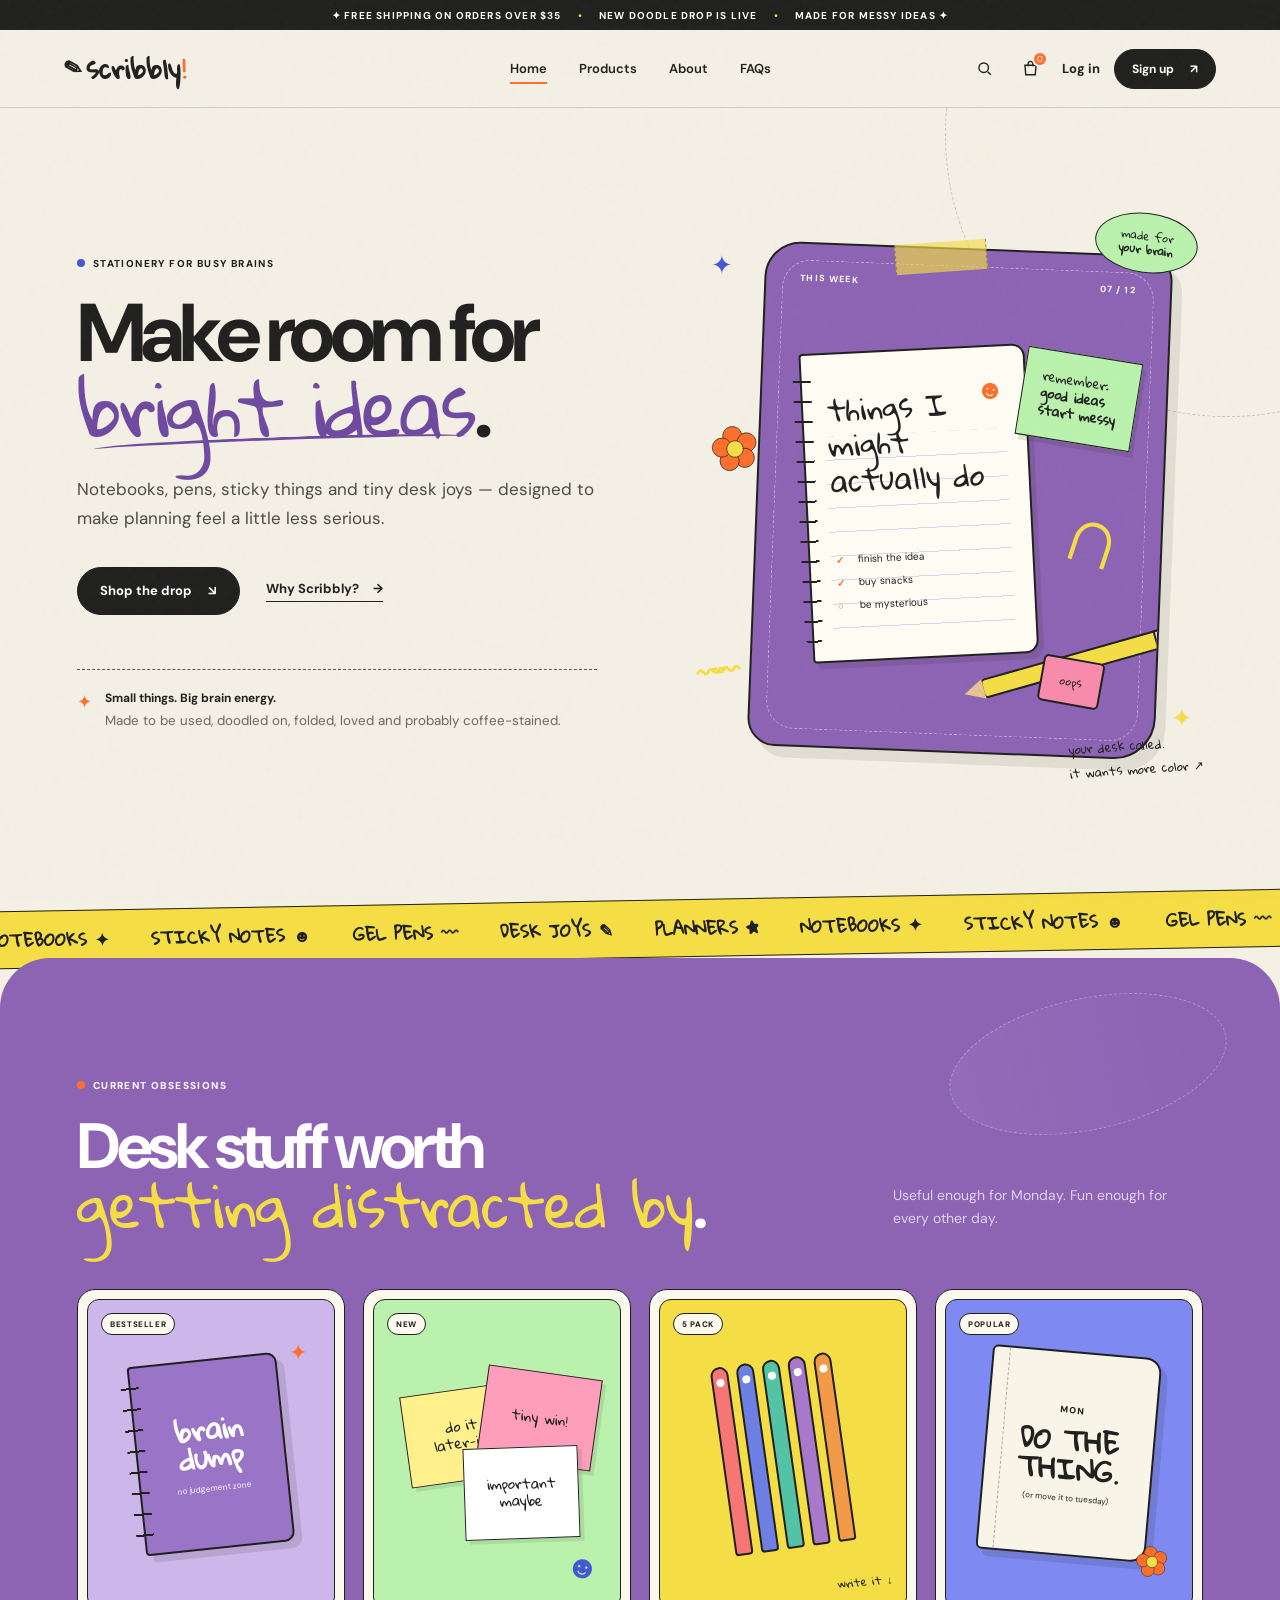
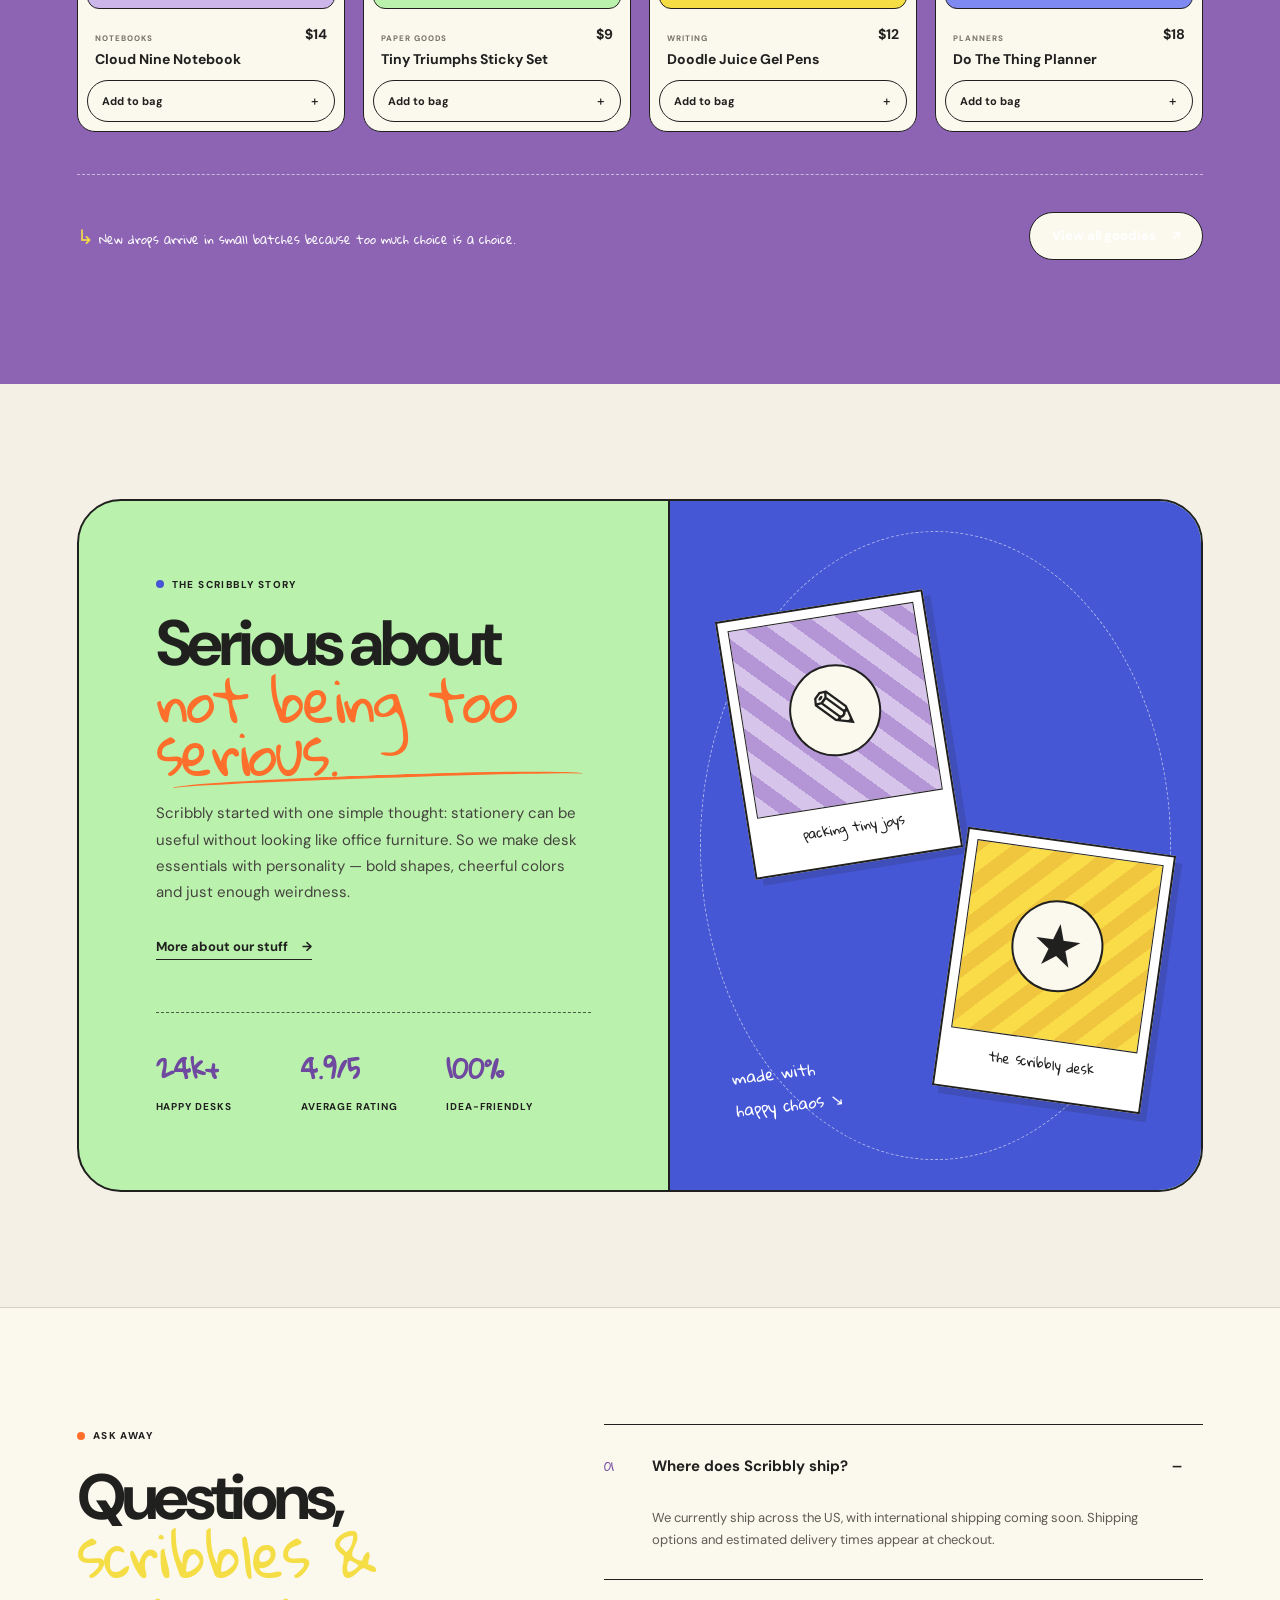
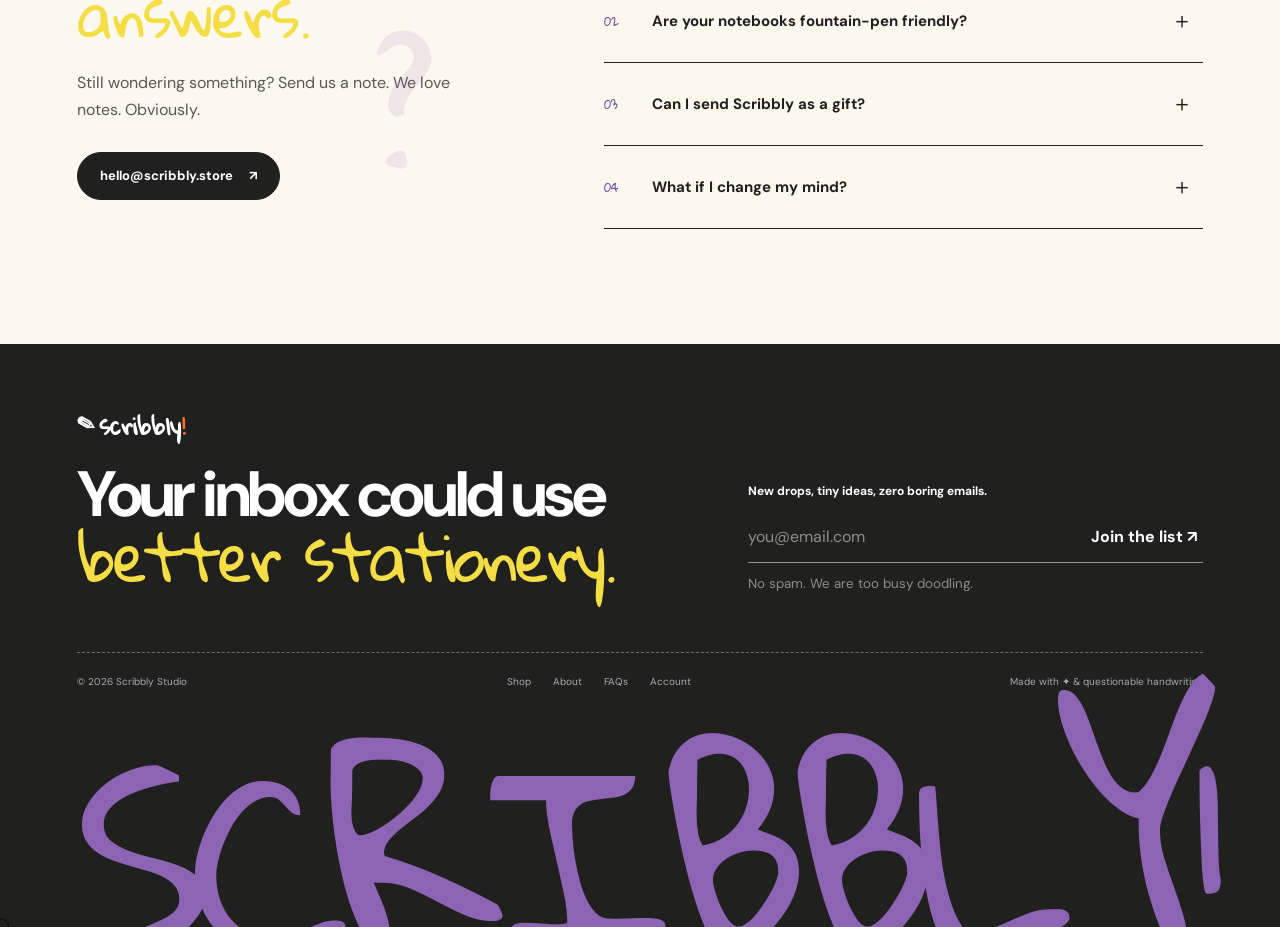
==== index.html @ 9810eb1b "commit" ====
<!DOCTYPE html>
<html lang="en">
<head>
  <meta charset="UTF-8" />
  <meta name="viewport" content="width=device-width, initial-scale=1.0" />
  <meta name="theme-color" content="#8e61b5" />
  <meta name="description" content="Scribbly — playful stationery for notes, plans, doodles and everyday ideas." />
  <title>Scribbly — Stationery for ideas that move</title>
  <link rel="preconnect" href="https://fonts.googleapis.com">
  <link rel="preconnect" href="https://fonts.gstatic.com" crossorigin>
  <link href="https://fonts.googleapis.com/css2?family=DM+Sans:wght@400;500;600;700&family=Gloria+Hallelujah&display=swap" rel="stylesheet">
  <link rel="stylesheet" href="styles.css" />
</head>
<body>
  <div class="grain" aria-hidden="true"></div>
  <div class="announcement">✦ FREE SHIPPING ON ORDERS OVER $35 <span>•</span> NEW DOODLE DROP IS LIVE <span>•</span> MADE FOR MESSY IDEAS ✦</div>

  <header class="site-header">
    <a class="brand" href="index.html" aria-label="Scribbly home">
      <span class="brand-mark">✎</span><span>scribbly</span><i>!</i>
    </a>
    <nav class="main-nav" aria-label="Primary navigation">
      <a class="active" href="#home">Home</a>
      <a href="#products">Products</a>
      <a href="#about">About</a>
      <a href="#faq">FAQs</a>
    </nav>
    <div class="header-actions">
      <button class="icon-btn" id="searchBtn" aria-label="Search products">
        <svg viewBox="0 0 24 24"><circle cx="11" cy="11" r="6"></circle><path d="m16 16 4 4"></path></svg>
      </button>
      <button class="icon-btn bag-btn" aria-label="Shopping bag">
        <svg viewBox="0 0 24 24"><path d="M5 8h14l-1 12H6L5 8Z"></path><path d="M9 9V6a3 3 0 0 1 6 0v3"></path></svg>
        <span id="bagCount">0</span>
      </button>
      <a class="login-link" href="login.html">Log in</a>
      <a class="btn btn-dark btn-small" href="signup.html">Sign up <span>↗</span></a>
    </div>
    <button class="menu-toggle" id="menuToggle" aria-label="Open menu"><span></span><span></span></button>
  </header>

  <main>
    <section class="hero section-pad" id="home">
      <div class="hero-copy reveal">
        <div class="eyebrow"><span class="dot"></span> STATIONERY FOR BUSY BRAINS</div>
        <h1>Make room for<br><span class="scribble-word">bright ideas</span>.</h1>
        <p>Notebooks, pens, sticky things and tiny desk joys — designed to make planning feel a little less serious.</p>
        <div class="hero-actions">
          <a class="btn btn-dark magnetic" href="#products">Shop the drop <span>↘</span></a>
          <a class="text-link" href="#about">Why Scribbly? <span>→</span></a>
        </div>
        <div class="hero-note">
          <span class="mini-star">✦</span>
          <div><b>Small things. Big brain energy.</b><small>Made to be used, doodled on, folded, loved and probably coffee-stained.</small></div>
        </div>
      </div>

      <div class="hero-art reveal" aria-label="Playful stationery desk illustration">
        <div class="sticker sticker-green">made for<br><b>your brain</b></div>
        <div class="spark s1">✦</div><div class="spark s2">✦</div>
        <div class="flower flower-orange"><i></i><i></i><i></i><i></i><i></i><b></b></div>
        <div class="wiggle wiggle-yellow">〰〰</div>
        <div class="tape"></div>
        <div class="desk-card tilt-card">
          <div class="desk-topline"><span>THIS WEEK</span><span>07 / 12</span></div>
          <div class="notebook">
            <div class="spiral"></div>
            <div class="paper-lines"></div>
            <span class="note-title">things I might<br>actually do</span>
            <div class="check-list"><i>✓</i><span>finish the idea</span><i>✓</i><span>buy snacks</span><i>○</i><span>be mysterious</span></div>
            <div class="tiny-doodle">☻</div>
          </div>
          <div class="sticky sticky-one">remember:<br><b>good ideas<br>start messy</b></div>
          <div class="pencil"><span></span></div>
          <div class="eraser">oops</div>
          <div class="clip">∩</div>
        </div>
        <div class="hand-note">your desk called.<br>it wants more color ↗</div>
      </div>
    </section>

    <div class="marquee" aria-hidden="true">
      <div class="marquee-track">
        <span>NOTEBOOKS ✦</span><span>STICKY NOTES ☻</span><span>GEL PENS 〰</span><span>DESK JOYS ✎</span><span>PLANNERS ★</span>
        <span>NOTEBOOKS ✦</span><span>STICKY NOTES ☻</span><span>GEL PENS 〰</span><span>DESK JOYS ✎</span><span>PLANNERS ★</span>
      </div>
    </div>

    <section class="products section-pad" id="products">
      <div class="section-heading reveal">
        <div>
          <span class="eyebrow"><span class="dot orange"></span> CURRENT OBSESSIONS</span>
          <h2>Desk stuff worth<br><span class="scribble-underline">getting distracted by</span>.</h2>
        </div>
        <p>Useful enough for Monday. Fun enough for every other day.</p>
      </div>

      <div class="product-grid">
        <article class="product-card reveal tilt-card" data-product="Cloud Nine Notebook">
          <div class="product-art product-lilac">
            <span class="badge">BESTSELLER</span>
            <div class="book book-lilac"><div class="book-wire"></div><b>brain<br>dump</b><small>no judgement zone</small></div>
            <div class="orbit">✦</div>
          </div>
          <div class="product-info"><div><small>NOTEBOOKS</small><h3>Cloud Nine Notebook</h3></div><b>$14</b></div>
          <button class="add-btn">Add to bag <span>＋</span></button>
        </article>

        <article class="product-card reveal tilt-card" data-product="Tiny Triumphs Sticky Set">
          <div class="product-art product-green">
            <span class="badge">NEW</span>
            <div class="sticky-stack"><i>do it<br>later-ish</i><i>tiny win!</i><i>important<br>maybe</i></div>
            <div class="smile">☻</div>
          </div>
          <div class="product-info"><div><small>PAPER GOODS</small><h3>Tiny Triumphs Sticky Set</h3></div><b>$9</b></div>
          <button class="add-btn">Add to bag <span>＋</span></button>
        </article>

        <article class="product-card reveal tilt-card" data-product="Doodle Juice Gel Pens">
          <div class="product-art product-yellow">
            <span class="badge">5 PACK</span>
            <div class="pen-set"><i></i><i></i><i></i><i></i><i></i></div>
            <div class="pen-scribble">write it ↓</div>
          </div>
          <div class="product-info"><div><small>WRITING</small><h3>Doodle Juice Gel Pens</h3></div><b>$12</b></div>
          <button class="add-btn">Add to bag <span>＋</span></button>
        </article>

        <article class="product-card reveal tilt-card" data-product="Do The Thing Planner">
          <div class="product-art product-blue">
            <span class="badge">POPULAR</span>
            <div class="planner"><span>MON</span><b>DO THE<br>THING.</b><small>(or move it to tuesday)</small></div>
            <div class="flower mini-flower"><i></i><i></i><i></i><i></i><i></i><b></b></div>
          </div>
          <div class="product-info"><div><small>PLANNERS</small><h3>Do The Thing Planner</h3></div><b>$18</b></div>
          <button class="add-btn">Add to bag <span>＋</span></button>
        </article>
      </div>

      <div class="product-footer reveal">
        <p><span>↳</span> New drops arrive in small batches because too much choice is a choice.</p>
        <button class="btn btn-light">View all goodies <span>↗</span></button>
      </div>
    </section>

    <section class="about section-pad" id="about">
      <div class="about-card reveal">
        <div class="about-copy">
          <span class="eyebrow"><span class="dot"></span> THE SCRIBBLY STORY</span>
          <h2>Serious about<br><span class="scribble-word orange-text">not being too serious.</span></h2>
          <p>Scribbly started with one simple thought: stationery can be useful without looking like office furniture. So we make desk essentials with personality — bold shapes, cheerful colors and just enough weirdness.</p>
          <a class="text-link" href="#faq">More about our stuff <span>→</span></a>
          <div class="about-stats">
            <div><b>24k+</b><span>happy desks</span></div>
            <div><b>4.9/5</b><span>average rating</span></div>
            <div><b>100%</b><span>idea-friendly</span></div>
          </div>
        </div>
        <div class="about-visual">
          <div class="polaroid p1"><div class="photo photo-1"><span>✎</span></div><small>packing tiny joys</small></div>
          <div class="polaroid p2"><div class="photo photo-2"><span>★</span></div><small>the scribbly desk</small></div>
          <div class="big-flower flower-orange"><i></i><i></i><i></i><i></i><i></i><b></b></div>
          <div class="arrow-note">made with<br>happy chaos ↘</div>
        </div>
      </div>
    </section>

    <section class="faq section-pad" id="faq">
      <div class="faq-intro reveal">
        <span class="eyebrow"><span class="dot orange"></span> ASK AWAY</span>
        <h2>Questions,<br><span class="scribble-underline">scribbles & answers.</span></h2>
        <p>Still wondering something? Send us a note. We love notes. Obviously.</p>
        <a class="btn btn-dark" href="mailto:hello@scribbly.store">hello@scribbly.store <span>↗</span></a>
        <div class="faq-doodle">?</div>
      </div>
      <div class="faq-list reveal">
        <article class="faq-item open">
          <button><span>01</span><b>Where does Scribbly ship?</b><i>−</i></button>
          <div class="faq-answer"><p>We currently ship across the US, with international shipping coming soon. Shipping options and estimated delivery times appear at checkout.</p></div>
        </article>
        <article class="faq-item">
          <button><span>02</span><b>Are your notebooks fountain-pen friendly?</b><i>＋</i></button>
          <div class="faq-answer"><p>Most Scribbly notebooks use smooth, sturdy paper that behaves nicely with gel pens, markers and everyday fountain pens.</p></div>
        </article>
        <article class="faq-item">
          <button><span>03</span><b>Can I send Scribbly as a gift?</b><i>＋</i></button>
          <div class="faq-answer"><p>Absolutely. Add a gift note at checkout and we’ll make the package feel extra special — with no price slip inside.</p></div>
        </article>
        <article class="faq-item">
          <button><span>04</span><b>What if I change my mind?</b><i>＋</i></button>
          <div class="faq-answer"><p>Unused items can be returned within 30 days of delivery. Send us a note and we’ll help make it painless.</p></div>
        </article>
      </div>
    </section>
  </main>

  <footer class="site-footer">
    <div class="footer-top">
      <div class="footer-copy">
        <div class="brand footer-brand"><span class="brand-mark">✎</span><span>scribbly</span><i>!</i></div>
        <h2>Your inbox could use<br><span>better stationery.</span></h2>
      </div>
      <form class="newsletter" id="newsletterForm">
        <label for="email">New drops, tiny ideas, zero boring emails.</label>
        <div><input id="email" type="email" placeholder="you@email.com" required><button type="submit">Join the list ↗</button></div>
        <small id="newsletterMsg">No spam. We are too busy doodling.</small>
      </form>
    </div>
    <div class="footer-bottom">
      <span>© 2026 Scribbly Studio</span>
      <div><a href="#products">Shop</a><a href="#about">About</a><a href="#faq">FAQs</a><a href="login.html">Account</a></div>
      <span>Made with ✦ & questionable handwriting</span>
    </div>
    <div class="footer-word">SCRIBBLY!</div>
  </footer>

  <div class="search-overlay" id="searchOverlay" aria-hidden="true">
    <button class="search-close" id="searchClose" aria-label="Close search">×</button>
    <div class="search-box"><span>search scribbly</span><input id="searchInput" type="search" placeholder="Try “notebook”..." autofocus><p id="searchHint">Popular: notebook, pens, sticky notes, planner</p></div>
  </div>

  <div class="toast" id="toast">Added to your bag ✦</div>
  <div class="cursor-dot" id="cursorDot"></div>
  <script src="script.js"></script>
</body>
</html>
---- styles.css ----
:root{
  --ink:#20201f;
  --cream:#f4f0e5;
  --paper:#fbf8ee;
  --purple:#8d63b4;
  --purple-dark:#6f49a0;
  --blue:#4657d5;
  --green:#baf2ad;
  --orange:#ff6f2c;
  --yellow:#f5dd46;
  --pink:#ffc2d7;
  --line:rgba(32,32,31,.72);
  --radius:24px;
  --hand:'Gloria Hallelujah', cursive;
  --sans:'DM Sans', Arial, sans-serif;
}
*{box-sizing:border-box}html{scroll-behavior:smooth}body{margin:0;background:var(--cream);color:var(--ink);font-family:var(--sans);overflow-x:hidden}a{color:inherit;text-decoration:none}button,input{font:inherit}button{color:inherit}.grain{position:fixed;inset:0;pointer-events:none;z-index:9999;opacity:.17;background-image:url("data:image/svg+xml,%3Csvg viewBox='0 0 180 180' xmlns='http://www.w3.org/2000/svg'%3E%3Cfilter id='n'%3E%3CfeTurbulence type='fractalNoise' baseFrequency='.82' numOctaves='4' stitchTiles='stitch'/%3E%3C/filter%3E%3Crect width='100%25' height='100%25' filter='url(%23n)' opacity='.16'/%3E%3C/svg%3E")}.announcement{height:30px;background:var(--ink);color:#fff;display:flex;justify-content:center;align-items:center;font-size:10px;font-weight:700;letter-spacing:.12em;gap:16px;white-space:nowrap;overflow:hidden}.announcement span{color:var(--yellow)}
.site-header{height:78px;display:grid;grid-template-columns:1fr auto 1fr;align-items:center;padding:0 clamp(20px,5vw,72px);position:sticky;top:0;background:rgba(244,240,229,.92);backdrop-filter:blur(14px);z-index:100;border-bottom:1px solid rgba(32,32,31,.17)}.brand{font-family:var(--hand);font-size:26px;font-weight:700;display:inline-flex;align-items:center;gap:1px;line-height:1}.brand-mark{font-family:var(--sans);font-size:22px;margin-right:3px;transform:rotate(-16deg)}.brand i{color:var(--orange);font-style:normal}.main-nav{display:flex;gap:32px;font-size:13px;font-weight:600}.main-nav a{position:relative;padding:8px 0}.main-nav a:after{content:"";position:absolute;left:0;right:100%;bottom:1px;height:2px;background:var(--orange);transition:.25s}.main-nav a:hover:after,.main-nav a.active:after{right:0}.header-actions{display:flex;justify-content:flex-end;align-items:center;gap:10px}.icon-btn{width:36px;height:36px;border:0;background:transparent;display:grid;place-items:center;cursor:pointer;position:relative}.icon-btn svg{width:19px;fill:none;stroke:currentColor;stroke-width:1.8}.bag-btn span{position:absolute;right:0;top:0;background:var(--orange);color:#fff;border-radius:99px;min-width:16px;height:16px;font-size:9px;display:grid;place-items:center;border:2px solid var(--cream)}.login-link{font-size:13px;font-weight:700;margin:0 4px}.btn{min-height:48px;padding:0 22px;border:1.5px solid var(--ink);display:inline-flex;align-items:center;justify-content:center;gap:16px;border-radius:999px;font-weight:700;font-size:13px;cursor:pointer;transition:transform .2s,background .2s,color .2s}.btn:hover{transform:translateY(-2px)}.btn-dark{background:var(--ink);color:#fff}.btn-dark:hover{background:var(--orange)}.btn-light{background:var(--paper)}.btn-small{min-height:40px;padding:0 17px;font-size:12px}.menu-toggle{display:none;border:0;background:none;width:38px;height:38px}.menu-toggle span{display:block;width:22px;height:2px;background:var(--ink);margin:5px auto}
.section-pad{padding:clamp(74px,9vw,130px) clamp(22px,6vw,92px)}.hero{min-height:calc(100vh - 108px);display:grid;grid-template-columns:minmax(0,1fr) minmax(430px,.9fr);gap:6vw;align-items:center;padding-top:clamp(62px,7vw,96px);position:relative;overflow:hidden}.hero:before{content:"";position:absolute;width:44vw;height:44vw;border:1px dashed rgba(32,32,31,.22);border-radius:50%;right:-18vw;top:-20vw}.eyebrow{font-size:10px;font-weight:800;letter-spacing:.14em;display:inline-flex;align-items:center;gap:8px;text-transform:uppercase}.dot{width:8px;height:8px;border-radius:50%;background:var(--blue);display:inline-block}.dot.orange{background:var(--orange)}.hero h1,.section-heading h2,.about h2,.faq h2,.auth-copy h1{font-size:clamp(50px,6.4vw,96px);line-height:.92;letter-spacing:-.065em;margin:24px 0 28px;max-width:950px}.scribble-word{font-family:var(--hand);font-weight:400;letter-spacing:-.04em;position:relative;display:inline-block;color:var(--purple-dark);font-size:.9em}.scribble-word:after{content:"";position:absolute;height:9px;border-top:3px solid currentColor;border-radius:50%;left:4%;right:2%;bottom:-8px;transform:rotate(-2deg)}.hero-copy>p{font-size:17px;line-height:1.7;max-width:590px;color:#4c4a45}.hero-actions{display:flex;align-items:center;gap:26px;margin-top:34px}.text-link{font-weight:700;font-size:13px;display:inline-flex;gap:14px;align-items:center;border-bottom:1px solid var(--ink);padding-bottom:4px}.text-link span{transition:transform .2s}.text-link:hover span{transform:translateX(4px)}.hero-note{margin-top:54px;border-top:1px dashed var(--line);padding-top:20px;display:flex;gap:13px;max-width:520px}.hero-note .mini-star{font-size:18px;color:var(--orange)}.hero-note b{display:block;font-size:12px;margin-bottom:5px}.hero-note small{display:block;line-height:1.5;color:#6a675f}
.hero-art{min-height:580px;position:relative}.desk-card{position:absolute;inset:8% 8% 5% 10%;background:var(--purple);border:2px solid var(--ink);border-radius:36px 26px 42px 28px;transform:rotate(2.2deg);overflow:hidden;box-shadow:10px 11px 0 rgba(32,32,31,.09)}.desk-card:before{content:"";position:absolute;inset:16px;border:1px dashed rgba(255,255,255,.45);border-radius:28px}.desk-topline{display:flex;justify-content:space-between;padding:28px 34px;color:#fff;font-size:9px;letter-spacing:.13em;font-weight:700}.notebook{position:absolute;width:56%;height:62%;background:#fffdf3;border:2px solid var(--ink);left:12%;top:20%;transform:rotate(-5deg);border-radius:4px 13px 13px 4px;padding:38px 24px;box-shadow:5px 6px 0 rgba(32,32,31,.12)}.notebook .spiral{position:absolute;left:-9px;top:16px;bottom:16px;width:18px;background:repeating-linear-gradient(to bottom,transparent 0 9px,var(--ink) 9px 11px,transparent 11px 20px);border-radius:20px}.paper-lines{position:absolute;inset:82px 20px 20px;background:repeating-linear-gradient(to bottom,transparent 0 23px,rgba(70,87,213,.22) 23px 24px)}.note-title{font-family:var(--hand);font-size:clamp(18px,2.3vw,34px);line-height:1.2;position:relative;z-index:2}.check-list{position:absolute;left:25px;right:20px;bottom:48px;display:grid;grid-template-columns:18px 1fr;gap:10px 4px;font-size:10px;z-index:2}.check-list i{font-style:normal;color:var(--orange);font-weight:900}.tiny-doodle{position:absolute;right:20px;top:25px;font-size:27px;color:var(--orange);transform:rotate(16deg)}.sticky{position:absolute;background:var(--green);border:1.8px solid var(--ink);padding:18px;font-family:var(--hand);line-height:1.3;box-shadow:4px 5px 0 rgba(32,32,31,.12)}.sticky-one{right:7%;top:20%;transform:rotate(7deg);font-size:13px}.pencil{position:absolute;width:52%;height:20px;background:var(--yellow);border:2px solid var(--ink);right:-8%;bottom:17%;transform:rotate(-18deg);border-radius:5px}.pencil:after{content:"";position:absolute;left:-20px;top:-2px;border-top:10px solid transparent;border-bottom:10px solid transparent;border-right:20px solid #e7c393}.pencil span{position:absolute;right:-2px;top:-2px;width:30px;height:20px;border:2px solid var(--ink);background:var(--pink);border-radius:0 5px 5px 0}.eraser{position:absolute;right:13%;bottom:10%;background:#f88bad;border:2px solid var(--ink);border-radius:5px;padding:10px 18px;font-family:var(--hand);font-size:11px;transform:rotate(8deg)}.clip{position:absolute;right:9%;top:48%;font-size:84px;line-height:1;color:var(--yellow);font-family:serif;transform:rotate(16deg)}.sticker{position:absolute;z-index:3;border:1.5px solid var(--ink);font-family:var(--hand);font-size:11px;text-align:center;line-height:1.25}.sticker-green{background:var(--green);right:1%;top:2%;padding:15px 23px;border-radius:50%;transform:rotate(7deg)}.spark{position:absolute;color:var(--blue);z-index:4;font-size:26px}.s1{left:1%;top:8%}.s2{right:2%;bottom:8%;color:var(--yellow)}.wiggle{position:absolute;z-index:4;font-family:var(--hand);font-weight:900;font-size:28px;letter-spacing:-12px}.wiggle-yellow{color:var(--yellow);left:-2%;bottom:14%;transform:rotate(-7deg)}.tape{position:absolute;z-index:5;width:92px;height:30px;background:rgba(244,221,70,.65);left:38%;top:7%;transform:rotate(-4deg);border-left:1px dashed rgba(32,32,31,.4);border-right:1px dashed rgba(32,32,31,.4)}.hand-note{position:absolute;right:0;bottom:0;font-family:var(--hand);font-size:12px;transform:rotate(-4deg)}
.flower{position:absolute;width:78px;height:78px}.flower i{position:absolute;width:30px;height:30px;border-radius:50%;background:var(--orange);left:24px;top:4px;transform-origin:15px 35px;border:1.5px solid var(--ink)}.flower i:nth-child(2){transform:rotate(72deg)}.flower i:nth-child(3){transform:rotate(144deg)}.flower i:nth-child(4){transform:rotate(216deg)}.flower i:nth-child(5){transform:rotate(288deg)}.flower b{position:absolute;width:26px;height:26px;border-radius:50%;background:var(--yellow);border:1.5px solid var(--ink);left:26px;top:26px;z-index:2}.hero-art>.flower{left:-2%;top:36%;transform:scale(.66) rotate(-12deg)}
.marquee{height:58px;border-top:1.5px solid var(--ink);border-bottom:1.5px solid var(--ink);background:var(--yellow);overflow:hidden;display:flex;align-items:center;transform:rotate(-1deg);width:102%;margin-left:-1%}.marquee-track{display:flex;gap:42px;width:max-content;animation:marquee 24s linear infinite;font-family:var(--hand);font-size:17px;font-weight:700}.marquee-track span{white-space:nowrap}@keyframes marquee{to{transform:translateX(-50%)}}
.products{background:var(--purple);color:#fff;border-radius:50px 50px 0 0;position:relative}.products:after{content:"";position:absolute;width:280px;height:130px;background:linear-gradient(90deg,rgba(255,255,255,.06),transparent);border:1px dashed rgba(255,255,255,.32);right:4vw;top:40px;border-radius:50%;transform:rotate(-12deg)}.section-heading{display:flex;justify-content:space-between;align-items:end;gap:30px;margin-bottom:52px}.section-heading h2,.about h2,.faq h2{font-size:clamp(42px,5vw,72px);margin-bottom:0}.section-heading p{max-width:310px;line-height:1.6;color:rgba(255,255,255,.72);font-size:14px;margin-bottom:8px}.scribble-underline{font-family:var(--hand);font-weight:400;letter-spacing:-.02em;color:var(--yellow);font-size:.92em}.product-grid{display:grid;grid-template-columns:repeat(4,1fr);gap:18px}.product-card{background:var(--paper);color:var(--ink);padding:9px;border:1.5px solid var(--ink);border-radius:18px;transition:transform .25s;transform-style:preserve-3d}.product-card:hover{transform:translateY(-8px) rotate(-.5deg)}.product-art{height:310px;border-radius:12px;border:1.5px solid var(--ink);position:relative;overflow:hidden;display:grid;place-items:center}.product-lilac{background:#cdb6e9}.product-green{background:var(--green)}.product-yellow{background:var(--yellow)}.product-blue{background:#7e8af1}.badge{position:absolute;top:13px;left:13px;border:1px solid var(--ink);background:var(--paper);border-radius:999px;padding:5px 8px;font-size:8px;font-weight:800;letter-spacing:.08em}.book{width:150px;height:190px;background:#9a75c7;border:2px solid var(--ink);border-radius:4px 10px 10px 4px;transform:rotate(-6deg);display:flex;flex-direction:column;align-items:center;justify-content:center;text-align:center;color:#fff;position:relative;box-shadow:7px 7px 0 rgba(32,32,31,.12)}.book b{font-family:var(--hand);font-size:28px;line-height:1}.book small{font-size:8px;margin-top:12px}.book-wire{position:absolute;left:-10px;top:9px;bottom:9px;width:18px;background:repeating-linear-gradient(to bottom,transparent 0 10px,var(--ink) 10px 12px,transparent 12px 21px)}.orbit{position:absolute;right:27px;top:38px;color:var(--orange);font-size:22px}.sticky-stack{width:200px;height:170px;position:relative}.sticky-stack i{position:absolute;width:115px;height:92px;border:1.5px solid var(--ink);display:grid;place-items:center;text-align:center;font-family:var(--hand);font-style:normal;font-size:14px;line-height:1.2;box-shadow:4px 4px 0 rgba(32,32,31,.1)}.sticky-stack i:nth-child(1){background:#fff08b;left:8px;top:20px;transform:rotate(-8deg)}.sticky-stack i:nth-child(2){background:#ff9ebb;right:0;top:3px;transform:rotate(8deg)}.sticky-stack i:nth-child(3){background:#fff;right:18px;bottom:0;transform:rotate(-2deg)}.smile{position:absolute;font-size:32px;right:20px;bottom:20px;color:var(--blue);transform:rotate(12deg)}.pen-set{display:flex;gap:8px;transform:rotate(-8deg)}.pen-set i{width:18px;height:190px;background:#f67575;border:2px solid var(--ink);border-radius:10px 10px 4px 4px;position:relative}.pen-set i:before{content:"";position:absolute;left:3px;right:3px;top:10px;height:8px;border-radius:6px;background:#fff}.pen-set i:nth-child(2){background:#6d7fe3}.pen-set i:nth-child(3){background:#54c2a4}.pen-set i:nth-child(4){background:#a879cb}.pen-set i:nth-child(5){background:#f39a49}.pen-scribble{position:absolute;font-family:var(--hand);right:14px;bottom:15px;font-size:11px;transform:rotate(-5deg)}.planner{width:170px;height:205px;background:#f8f4e7;border:2px solid var(--ink);border-radius:6px 16px 16px 6px;transform:rotate(5deg);display:flex;flex-direction:column;align-items:center;justify-content:center;text-align:center;box-shadow:7px 7px 0 rgba(32,32,31,.13)}.planner:before{content:"";position:absolute;left:15px;top:0;bottom:0;border-left:1px dashed #aaa}.planner span{font-size:9px;font-weight:800;letter-spacing:.12em}.planner b{font-family:var(--hand);font-size:27px;line-height:1.05;margin:10px}.planner small{font-size:8px}.mini-flower{transform:scale(.45) rotate(-8deg);right:1px;bottom:7px}.product-info{display:flex;align-items:start;justify-content:space-between;padding:16px 8px 12px;gap:10px}.product-info small{font-size:8px;font-weight:800;letter-spacing:.12em;color:#79746b}.product-info h3{font-size:14px;margin:5px 0 0;line-height:1.25}.product-info>b{font-size:14px}.add-btn{width:100%;height:42px;border:1.5px solid var(--ink);border-radius:999px;background:transparent;display:flex;justify-content:space-between;align-items:center;padding:0 14px;font-size:11px;font-weight:700;cursor:pointer;transition:.2s}.add-btn:hover{background:var(--ink);color:#fff}.product-footer{display:flex;align-items:center;justify-content:space-between;border-top:1px dashed rgba(255,255,255,.55);margin-top:42px;padding-top:28px}.product-footer p{font-family:var(--hand);font-size:12px}.product-footer p span{color:var(--yellow);font-size:20px}
.about{background:var(--cream)}.about-card{min-height:650px;background:var(--green);border:2px solid var(--ink);border-radius:44px;display:grid;grid-template-columns:1.05fr .95fr;overflow:hidden;position:relative}.about-copy{padding:clamp(42px,6vw,86px);display:flex;flex-direction:column;justify-content:center}.about-copy p{max-width:610px;line-height:1.75;color:#45433e;font-size:15px}.orange-text{color:var(--orange)}.about-copy .text-link{align-self:flex-start;margin-top:18px}.about-stats{display:grid;grid-template-columns:repeat(3,1fr);border-top:1px dashed var(--line);margin-top:52px;padding-top:28px}.about-stats div{display:flex;flex-direction:column;gap:5px}.about-stats b{font-family:var(--hand);font-size:27px;color:var(--purple-dark)}.about-stats span{font-size:10px;font-weight:700;text-transform:uppercase;letter-spacing:.09em}.about-visual{position:relative;background:var(--blue);border-left:2px solid var(--ink);min-height:580px;overflow:hidden}.about-visual:before{content:"";position:absolute;inset:30px;border:1px dashed rgba(255,255,255,.55);border-radius:50%}.polaroid{position:absolute;background:#fff;padding:9px 9px 22px;border:2px solid var(--ink);width:210px;box-shadow:7px 7px 0 rgba(32,32,31,.15)}.polaroid small{font-family:var(--hand);display:block;text-align:center;margin-top:9px}.p1{left:12%;top:15%;transform:rotate(-9deg)}.p2{right:8%;bottom:13%;transform:rotate(8deg)}.photo{height:190px;border:1px solid var(--ink);display:grid;place-items:center;position:relative;overflow:hidden}.photo-1{background:repeating-linear-gradient(45deg,#d6c4eb 0 16px,#b495d6 16px 32px)}.photo-2{background:repeating-linear-gradient(-45deg,#f9dc47 0 15px,#efc63e 15px 30px)}.photo span{font-size:58px;background:var(--paper);width:92px;height:92px;border:2px solid var(--ink);display:grid;place-items:center;border-radius:50%}.big-flower{right:11%;top:8%;transform:scale(.85) rotate(10deg)}.arrow-note{position:absolute;left:12%;bottom:10%;font-family:var(--hand);color:#fff;transform:rotate(-7deg)}
.faq{display:grid;grid-template-columns:.8fr 1.2fr;gap:10vw;background:var(--paper);border-top:1px solid rgba(32,32,31,.18);position:relative}.faq-intro{position:relative}.faq-intro p{max-width:390px;line-height:1.7;color:#5a5751;margin:22px 0 28px}.faq-doodle{position:absolute;right:12%;bottom:-40px;font-family:var(--hand);font-size:170px;color:rgba(141,99,180,.12);transform:rotate(13deg)}.faq-list{border-top:1.5px solid var(--ink)}.faq-item{border-bottom:1.5px solid var(--ink)}.faq-item button{width:100%;min-height:82px;border:0;background:transparent;display:grid;grid-template-columns:48px 1fr 32px;align-items:center;text-align:left;cursor:pointer;padding:0}.faq-item button span{font-family:var(--hand);font-size:12px;color:var(--purple-dark)}.faq-item button b{font-size:15px}.faq-item button i{font-style:normal;font-size:22px;font-weight:400}.faq-answer{display:grid;grid-template-rows:0fr;transition:grid-template-rows .32s ease}.faq-answer p{overflow:hidden;margin:0;padding:0 50px 0 48px;line-height:1.7;color:#5f5a53;font-size:13px;transition:padding .32s}.faq-item.open .faq-answer{grid-template-rows:1fr}.faq-item.open .faq-answer p{padding-bottom:28px}
.site-footer{background:var(--ink);color:#fff;padding:70px clamp(22px,6vw,92px) 0;overflow:hidden}.footer-top{display:grid;grid-template-columns:1fr .8fr;gap:8vw;align-items:end}.footer-brand{font-size:23px}.footer-copy h2{font-size:clamp(38px,5vw,68px);line-height:.95;letter-spacing:-.05em;margin:28px 0 0}.footer-copy h2 span{font-family:var(--hand);color:var(--yellow);font-weight:400}.newsletter label{font-size:12px;font-weight:700;display:block;margin-bottom:12px}.newsletter>div{display:flex;border-bottom:1px solid rgba(255,255,255,.5)}.newsletter input{flex:1;background:transparent;border:0;color:#fff;padding:15px 0;outline:0}.newsletter input::placeholder{color:#8f8d88}.newsletter button{border:0;background:transparent;color:#fff;font-weight:700;cursor:pointer}.newsletter small{display:block;color:#8f8d88;margin-top:12px}.footer-bottom{border-top:1px dashed rgba(255,255,255,.35);margin-top:60px;padding:22px 0;display:flex;justify-content:space-between;gap:20px;font-size:10px;color:#aaa}.footer-bottom div{display:flex;gap:22px}.footer-bottom a:hover{color:var(--yellow)}.footer-word{font-family:var(--hand);font-size:clamp(100px,20vw,270px);line-height:.8;text-align:center;letter-spacing:-.08em;color:var(--purple);margin:40px 0 -28px;white-space:nowrap}
.search-overlay{position:fixed;inset:0;background:rgba(32,32,31,.94);z-index:500;color:#fff;display:grid;place-items:center;opacity:0;visibility:hidden;transition:.3s}.search-overlay.open{opacity:1;visibility:visible}.search-close{position:absolute;right:5vw;top:40px;background:none;border:0;color:#fff;font-size:42px;cursor:pointer}.search-box{width:min(800px,85vw)}.search-box span{font-family:var(--hand);color:var(--yellow)}.search-box input{width:100%;font-size:clamp(36px,6vw,78px);font-weight:700;letter-spacing:-.04em;border:0;border-bottom:2px solid #fff;background:transparent;color:#fff;padding:12px 0;outline:0}.search-box input::placeholder{color:#67645f}.search-box p{color:#aaa}.toast{position:fixed;right:24px;bottom:24px;background:var(--ink);color:#fff;border:1px solid #fff;padding:13px 17px;border-radius:999px;font-size:12px;z-index:1000;transform:translateY(90px);opacity:0;transition:.28s}.toast.show{transform:translateY(0);opacity:1}.cursor-dot{position:fixed;width:18px;height:18px;border:1.5px solid var(--ink);border-radius:50%;pointer-events:none;z-index:9998;transform:translate(-50%,-50%);transition:width .18s,height .18s,background .18s;mix-blend-mode:multiply}.cursor-dot.hover{width:38px;height:38px;background:rgba(245,221,70,.55)}.reveal{opacity:0;transform:translateY(24px);transition:opacity .7s ease,transform .7s ease}.reveal.visible{opacity:1;transform:none}
/* auth */
.auth-body{min-height:100vh;background:var(--cream);overflow:auto}.auth-brand{position:fixed;top:30px;left:38px;z-index:10}.back-home{position:fixed;right:38px;top:35px;z-index:10;font-size:11px;font-weight:700;border-bottom:1px solid var(--ink);padding-bottom:3px}.auth-wrap{min-height:100vh;display:grid;grid-template-columns:1fr 1fr}.auth-art{background:var(--purple);border-right:2px solid var(--ink);position:relative;overflow:hidden;padding:120px clamp(36px,6vw,90px) 60px;display:flex;align-items:flex-start}.signup-art{background:var(--green)}.auth-copy{position:relative;z-index:3;max-width:620px}.auth-copy .eyebrow{color:#fff}.signup-art .auth-copy .eyebrow{color:var(--ink)}.auth-copy h1{font-size:clamp(48px,6vw,86px);color:#fff;margin-top:24px}.signup-art .auth-copy h1{color:var(--ink)}.auth-copy .scribble-word{color:var(--yellow)}.signup-art .auth-copy .scribble-word{color:var(--purple-dark)}.auth-copy p{color:rgba(255,255,255,.76);max-width:500px;line-height:1.7}.signup-art .auth-copy p{color:#4b4945}.auth-notebook{position:absolute;width:250px;height:285px;right:10%;bottom:8%;background:var(--paper);border:2px solid var(--ink);transform:rotate(7deg);padding:40px 32px;box-shadow:8px 8px 0 rgba(32,32,31,.15)}.auth-notebook:before{content:"";position:absolute;left:-12px;top:15px;bottom:15px;width:21px;background:repeating-linear-gradient(to bottom,transparent 0 12px,var(--ink) 12px 14px,transparent 14px 26px)}.auth-notebook>b{font-family:var(--hand);font-size:23px;color:var(--orange)}.auth-notebook p{font-family:var(--hand);color:var(--ink);line-height:2;font-size:13px}.auth-notebook i{position:absolute;right:18px;top:20px;font-style:normal;color:var(--blue);font-size:34px}.tape-mini{position:absolute;width:88px;height:24px;background:rgba(245,221,70,.65);top:-13px;left:80px;transform:rotate(-6deg)}.auth-squiggle{position:absolute;left:10%;bottom:10%;font-family:var(--hand);font-size:50px;letter-spacing:-20px;color:var(--yellow);transform:rotate(-12deg)}.signup-art .auth-squiggle{color:var(--blue)}.auth-flower{right:7%;top:46%;transform:scale(.72) rotate(12deg)}.auth-panel{display:flex;align-items:center;justify-content:center;padding:90px 50px 50px;background:var(--paper)}.auth-form-wrap{width:min(470px,100%)}.auth-form-wrap h2{font-size:46px;letter-spacing:-.04em;margin:18px 0 7px}.auth-sub{color:#6a665f;margin:0 0 30px;font-size:13px}.auth-form{display:flex;flex-direction:column;gap:18px}.auth-form label{font-size:11px;font-weight:700}.auth-form input[type="text"],.auth-form input[type="email"],.auth-form input[type="password"]{display:block;width:100%;height:52px;margin-top:8px;border:1.5px solid var(--ink);border-radius:12px;background:#fffdf6;padding:0 15px;outline:0}.auth-form input:focus{border-color:var(--purple);box-shadow:0 0 0 3px rgba(141,99,180,.12)}.password-wrap{position:relative}.password-wrap input{padding-right:65px!important}.show-password{position:absolute;right:8px;top:17px;border:0;background:transparent;font-size:10px;font-weight:700;cursor:pointer}.form-row{display:flex;justify-content:space-between;align-items:center;font-size:10px}.form-row>a{font-weight:700;border-bottom:1px solid}.checkbox{display:flex!important;align-items:center;gap:8px;cursor:pointer}.checkbox input{position:absolute;opacity:0}.checkbox span{width:16px;height:16px;border:1.5px solid var(--ink);border-radius:4px;background:#fff;position:relative}.checkbox input:checked+span{background:var(--purple)}.checkbox input:checked+span:after{content:"✓";position:absolute;color:#fff;left:2px;top:-2px;font-size:12px}.terms{font-weight:500!important;color:#555}.auth-submit{width:100%;margin-top:4px}.form-divider{display:flex;align-items:center;gap:12px;color:#999;font-size:10px}.form-divider:before,.form-divider:after{content:"";height:1px;background:#ddd;flex:1}.social-btn{height:48px;border:1.5px solid var(--ink);border-radius:999px;background:#fff;cursor:pointer;font-weight:700;font-size:12px}.google-g{font-weight:900;color:var(--blue);margin-right:8px}.switch-auth{text-align:center;font-size:11px;color:#6a665f}.switch-auth a{font-weight:800;color:var(--ink);border-bottom:1px solid}.two-fields{display:grid;grid-template-columns:1fr 1fr;gap:12px}.signup-stack{position:absolute;right:8%;bottom:10%;width:330px;height:270px}.signup-sticky{position:absolute;width:155px;height:145px;border:2px solid var(--ink);display:grid;place-items:center;text-align:center;font-family:var(--hand);font-size:18px;line-height:1.2;box-shadow:7px 7px 0 rgba(32,32,31,.12)}.signup-sticky.a{background:var(--yellow);left:0;top:20px;transform:rotate(-9deg)}.signup-sticky.b{background:var(--pink);right:10px;top:0;transform:rotate(8deg)}.signup-sticky.c{background:var(--paper);left:92px;bottom:0;transform:rotate(2deg)}
@media (max-width:1100px){.site-header{grid-template-columns:1fr auto}.main-nav{display:none}.hero{grid-template-columns:1fr 1fr;gap:3vw}.product-grid{grid-template-columns:repeat(2,1fr)}.product-art{height:360px}.about-card{grid-template-columns:1fr}.about-visual{border-left:0;border-top:2px solid var(--ink)}.faq{gap:6vw}.auth-wrap{grid-template-columns:.9fr 1.1fr}.auth-art{padding-left:50px}.auth-notebook{width:220px;height:260px;right:6%}}
@media (max-width:820px){.announcement{justify-content:flex-start;padding-left:18px}.site-header{height:68px;padding:0 18px}.header-actions .icon-btn,.header-actions .login-link,.header-actions .btn{display:none}.menu-toggle{display:block}.main-nav.mobile-open{display:flex;position:fixed;left:16px;right:16px;top:78px;background:var(--paper);border:1.5px solid var(--ink);border-radius:18px;padding:24px;flex-direction:column;gap:10px;box-shadow:6px 6px 0 rgba(32,32,31,.14)}.main-nav.mobile-open:after{content:"Log in  ·  Sign up";font-weight:800;margin-top:8px;padding-top:16px;border-top:1px dashed var(--ink)}.hero{grid-template-columns:1fr;min-height:auto;padding-top:70px}.hero h1{font-size:clamp(54px,14vw,78px)}.hero-art{min-height:540px}.desk-card{inset:8% 5% 4% 7%}.section-heading{align-items:start;flex-direction:column}.product-grid{grid-template-columns:1fr 1fr}.product-art{height:320px}.product-footer{align-items:flex-start;flex-direction:column;gap:20px}.about-card{border-radius:28px}.faq{grid-template-columns:1fr;gap:50px}.faq-doodle{display:none}.footer-top{grid-template-columns:1fr;gap:50px}.footer-bottom{flex-direction:column}.footer-word{text-align:left}.cursor-dot{display:none}.auth-brand,.back-home{position:absolute}.auth-wrap{grid-template-columns:1fr}.auth-art{min-height:620px;border-right:0;border-bottom:2px solid var(--ink);padding:120px 34px 50px}.auth-panel{padding:70px 24px}.auth-copy h1{font-size:64px}.auth-notebook{right:8%;bottom:4%}}
@media (max-width:560px){.section-pad{padding-left:18px;padding-right:18px}.hero-copy>p{font-size:15px}.hero-actions{align-items:flex-start;flex-direction:column;gap:18px}.hero-note{margin-top:38px}.hero-art{min-height:430px;margin-top:5px}.desk-card{inset:7% 1% 4% 3%;border-radius:24px}.notebook{width:62%;height:62%;padding:28px 16px}.sticky-one{right:3%;font-size:10px;padding:12px}.pencil{width:46%;right:-6%}.sticker-green{right:0;padding:11px 16px}.product-grid{grid-template-columns:1fr}.product-art{height:330px}.products{border-radius:30px 30px 0 0}.about-copy{padding:45px 24px}.about-stats{gap:10px}.about-stats b{font-size:20px}.about-stats span{font-size:8px}.about-visual{min-height:490px}.polaroid{width:165px}.photo{height:145px}.p1{left:7%}.p2{right:6%}.footer-top{align-items:start}.newsletter>div{flex-direction:column}.newsletter button{text-align:left;padding:12px 0}.footer-bottom div{flex-wrap:wrap}.footer-word{font-size:27vw;margin-top:30px}.auth-art{min-height:560px}.auth-copy h1{font-size:52px}.auth-notebook{width:185px;height:220px;padding:28px 22px}.auth-notebook p{font-size:10px}.auth-notebook>b{font-size:18px}.auth-flower{display:none}.signup-stack{transform:scale(.76);transform-origin:right bottom;right:1%;bottom:2%}.two-fields{grid-template-columns:1fr}.back-home{right:20px}.auth-brand{left:20px}}
@media (prefers-reduced-motion:reduce){*{scroll-behavior:auto!important;animation:none!important;transition:none!important}.reveal{opacity:1;transform:none}}
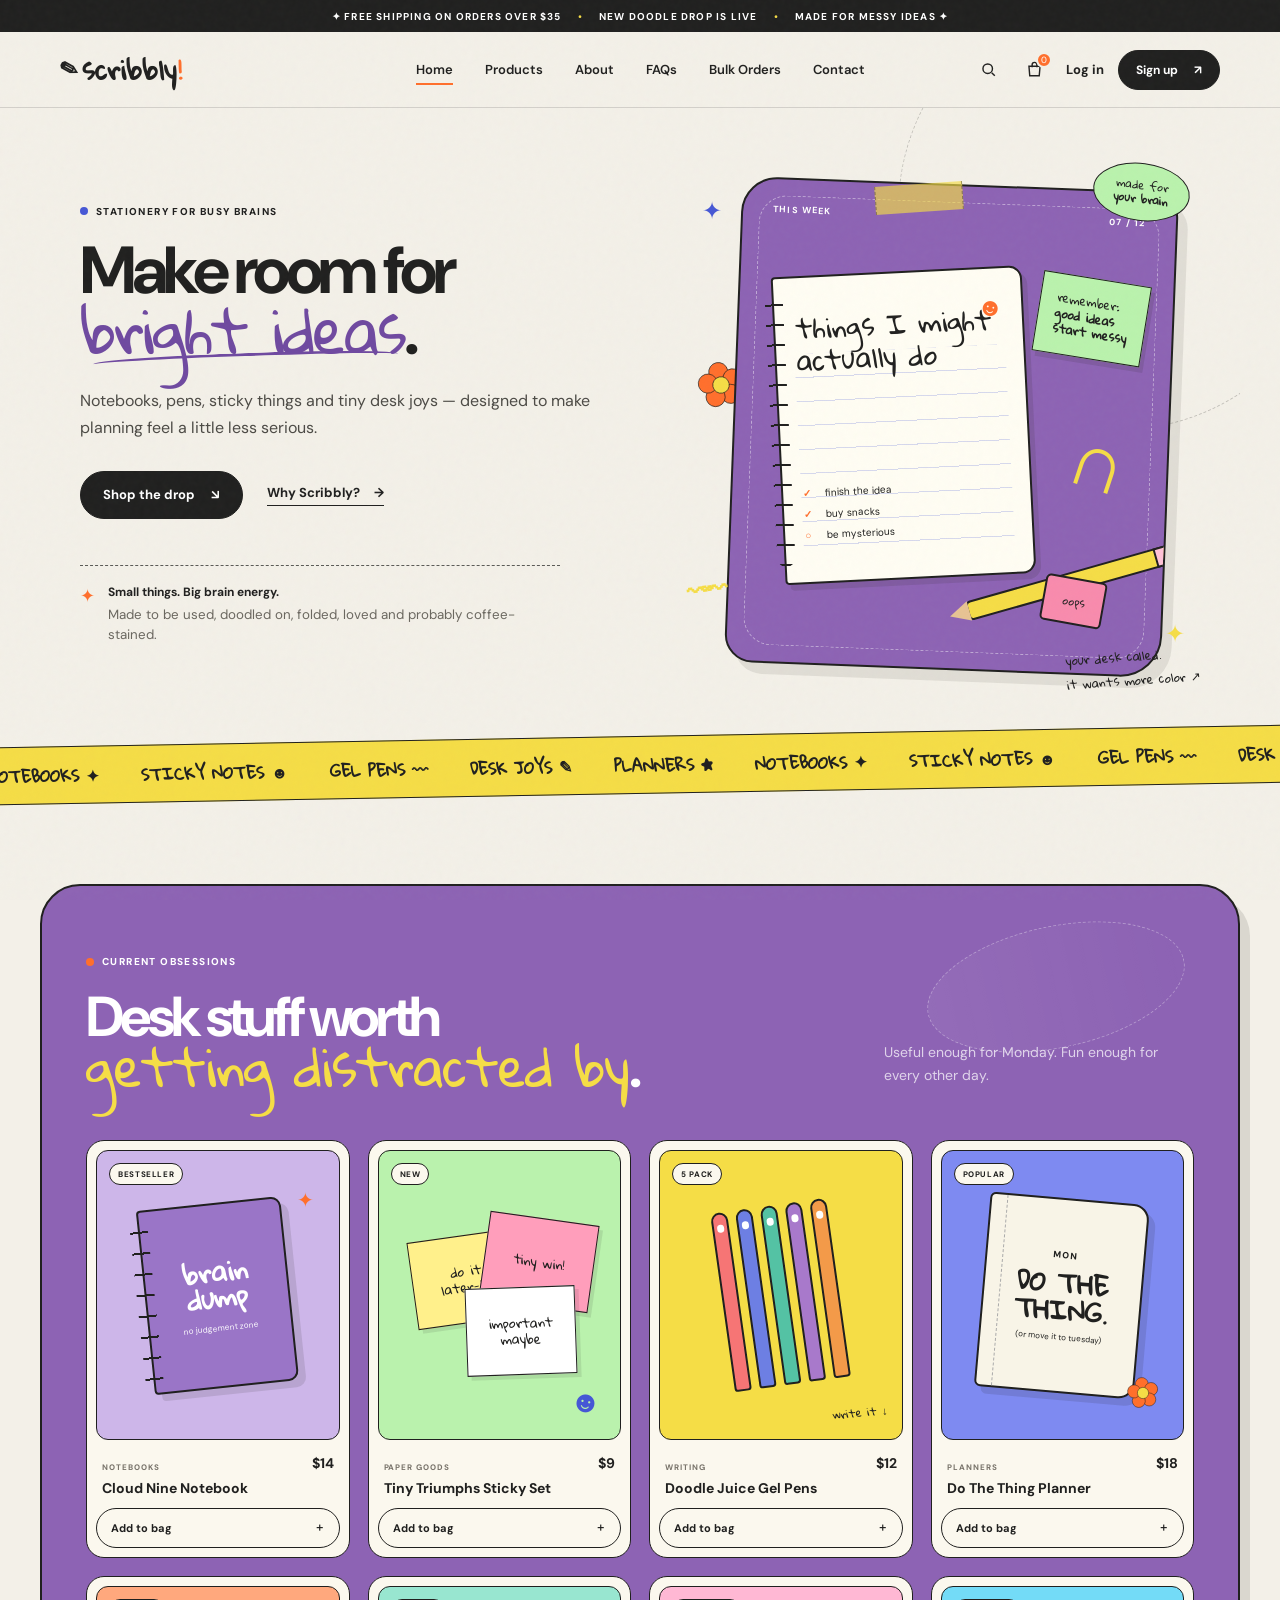
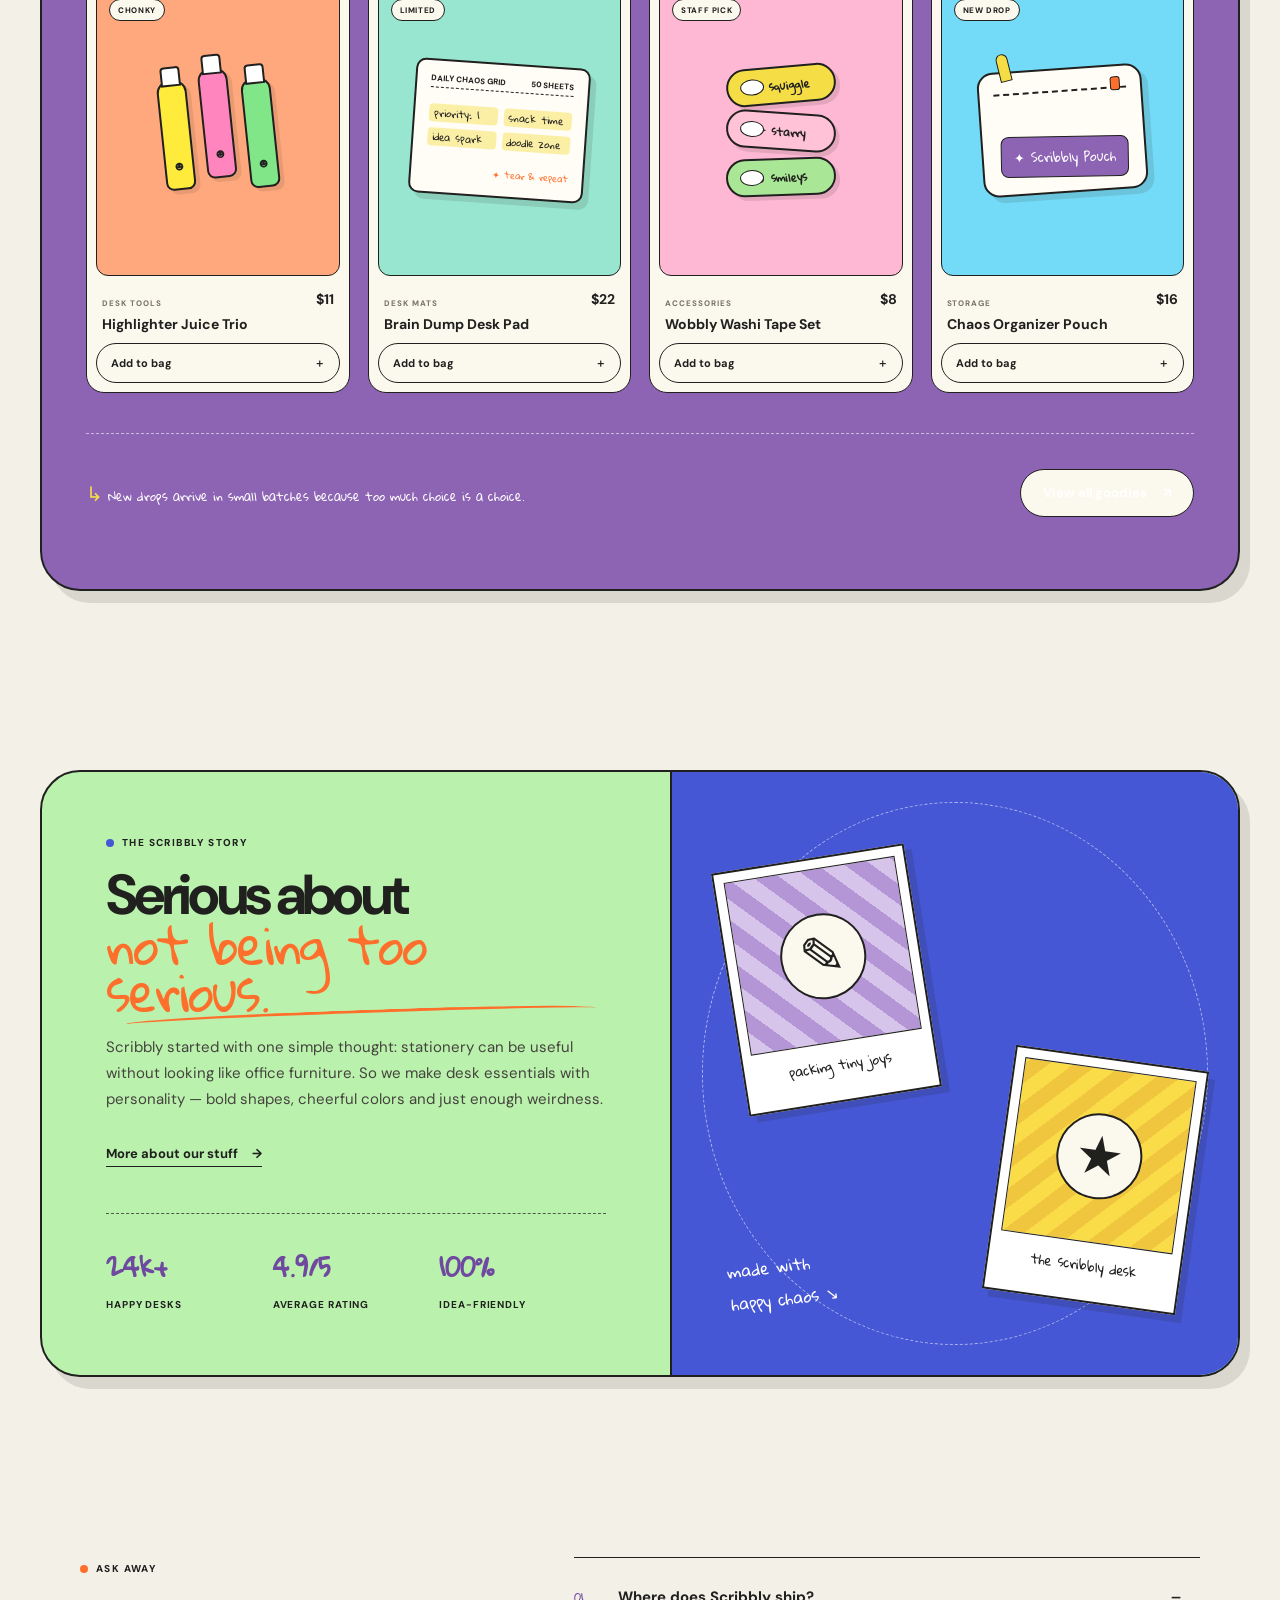
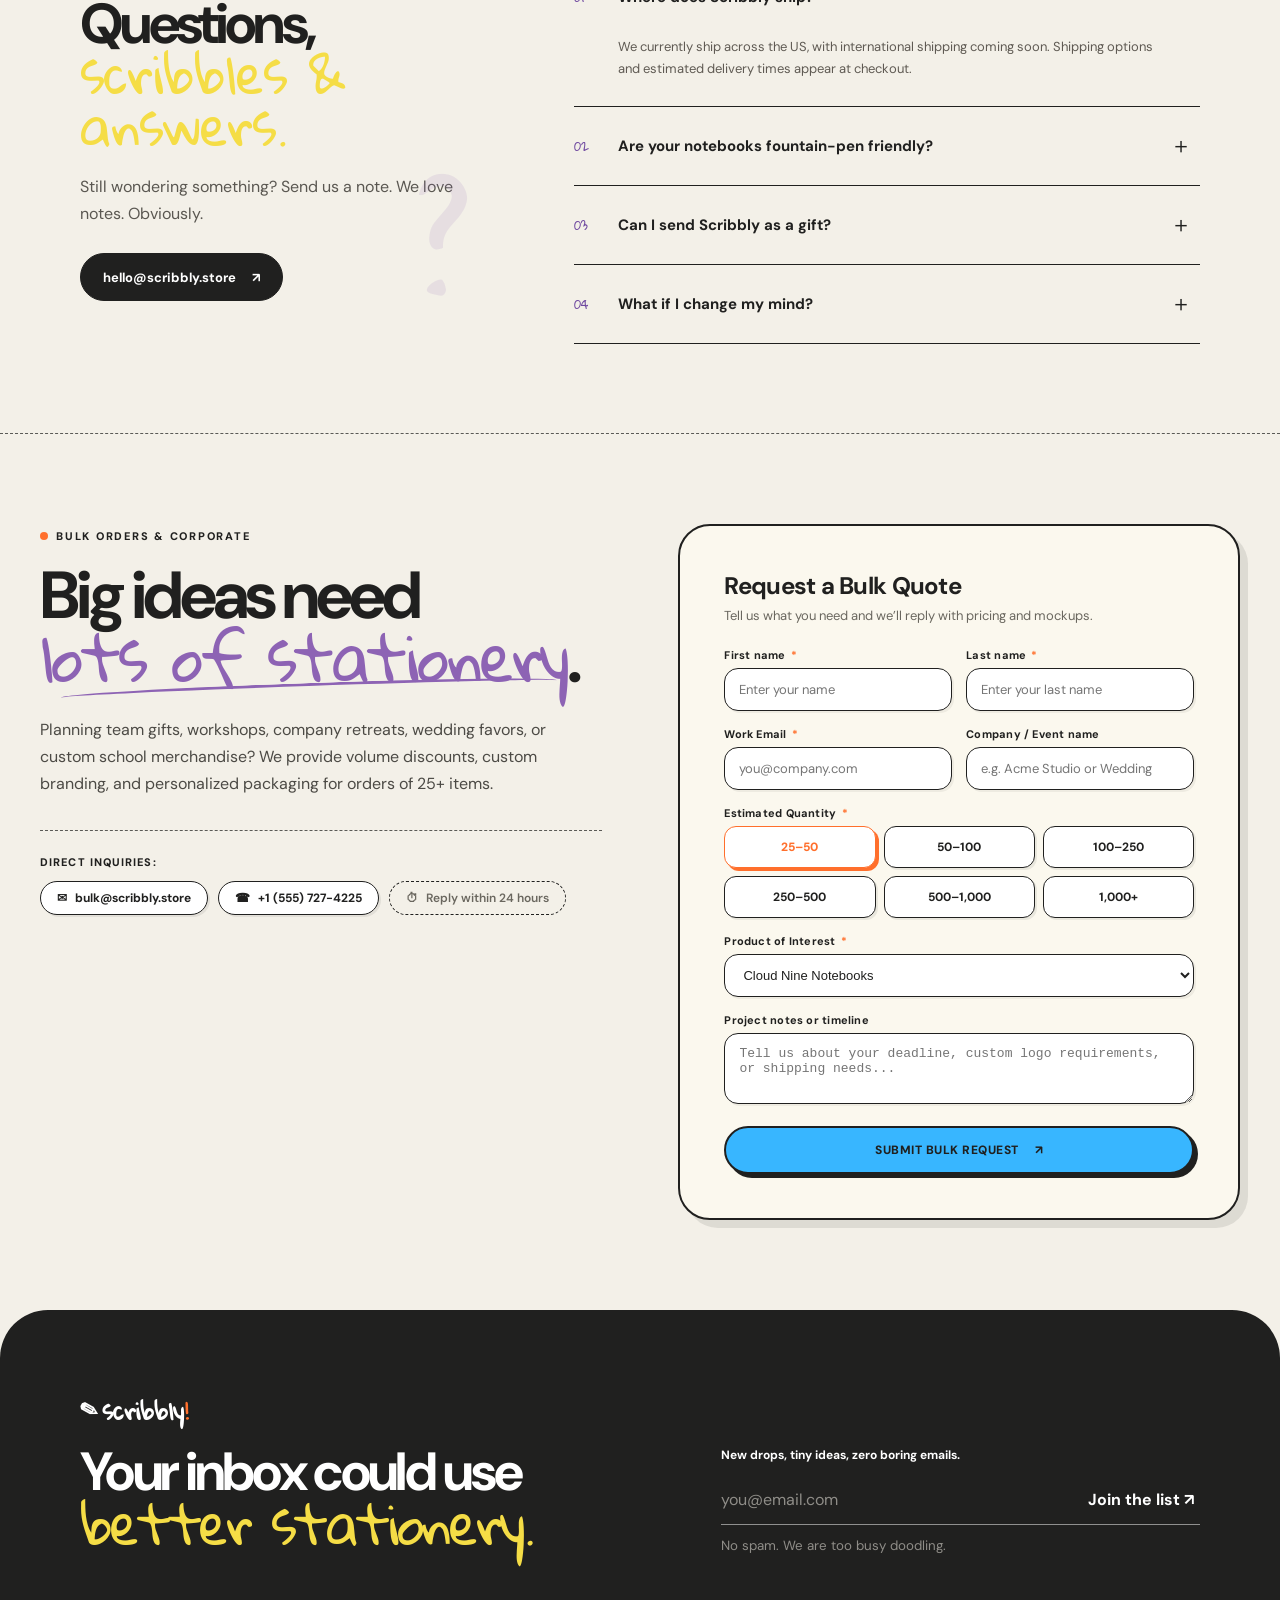
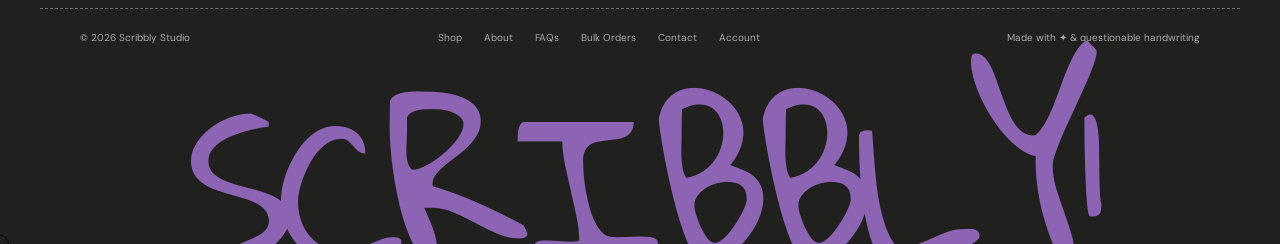
==== commit 61ae061f: "commit" ====
--- a/index.html
+++ b/index.html
@@ -13,6 +13,7 @@
 </head>
 <body>
   <div class="grain" aria-hidden="true"></div>
+
   <div class="announcement">✦ FREE SHIPPING ON ORDERS OVER $35 <span>•</span> NEW DOODLE DROP IS LIVE <span>•</span> MADE FOR MESSY IDEAS ✦</div>
 
   <header class="site-header">
@@ -24,6 +25,8 @@
       <a href="#products">Products</a>
       <a href="#about">About</a>
       <a href="#faq">FAQs</a>
+      <a href="#bulk">Bulk Orders</a>
+      <a href="#contact">Contact</a>
     </nav>
     <div class="header-actions">
       <button class="icon-btn" id="searchBtn" aria-label="Search products">
@@ -86,8 +89,9 @@
       </div>
     </div>
 
-    <section class="products section-pad" id="products">
-      <div class="section-heading reveal">
+    <section class="products-section section-pad" id="products">
+      <div class="products-card reveal">
+        <div class="section-heading">
         <div>
           <span class="eyebrow"><span class="dot orange"></span> CURRENT OBSESSIONS</span>
           <h2>Desk stuff worth<br><span class="scribble-underline">getting distracted by</span>.</h2>
@@ -135,13 +139,62 @@
           <div class="product-info"><div><small>PLANNERS</small><h3>Do The Thing Planner</h3></div><b>$18</b></div>
           <button class="add-btn">Add to bag <span>＋</span></button>
         </article>
-      </div>
-
-      <div class="product-footer reveal">
+
+        <article class="product-card reveal tilt-card" data-product="Highlighter Juice Trio">
+          <div class="product-art product-orange">
+            <span class="badge">CHONKY</span>
+            <div class="highlighter-trio"><i></i><i></i><i></i></div>
+          </div>
+          <div class="product-info"><div><small>DESK TOOLS</small><h3>Highlighter Juice Trio</h3></div><b>$11</b></div>
+          <button class="add-btn">Add to bag <span>＋</span></button>
+        </article>
+
+        <article class="product-card reveal tilt-card" data-product="Brain Dump Desk Pad">
+          <div class="product-art product-mint">
+            <span class="badge">LIMITED</span>
+            <div class="desk-pad-art">
+              <div class="desk-pad-header"><span>DAILY CHAOS GRID</span><span>50 SHEETS</span></div>
+              <div class="desk-pad-grid"><span>priority: 1</span><span>snack time</span><span>idea spark</span><span>doodle zone</span></div>
+              <div class="desk-pad-footer">✦ tear & repeat</div>
+            </div>
+          </div>
+          <div class="product-info"><div><small>DESK MATS</small><h3>Brain Dump Desk Pad</h3></div><b>$22</b></div>
+          <button class="add-btn">Add to bag <span>＋</span></button>
+        </article>
+
+        <article class="product-card reveal tilt-card" data-product="Wobbly Washi Tape Set">
+          <div class="product-art product-rose">
+            <span class="badge">STAFF PICK</span>
+            <div class="washi-stack">
+              <div class="washi-roll w1">〰 squiggle</div>
+              <div class="washi-roll w2">✦ starry</div>
+              <div class="washi-roll w3">☻ smileys</div>
+            </div>
+          </div>
+          <div class="product-info"><div><small>ACCESSORIES</small><h3>Wobbly Washi Tape Set</h3></div><b>$8</b></div>
+          <button class="add-btn">Add to bag <span>＋</span></button>
+        </article>
+
+        <article class="product-card reveal tilt-card" data-product="Chaos Organizer Pouch">
+          <div class="product-art product-cyan">
+            <span class="badge">NEW DROP</span>
+            <div class="pouch-art">
+              <div class="pouch-peep"></div>
+              <div class="pouch-zip"><div class="pouch-pull"></div></div>
+              <div class="pouch-patch">✦ Scribbly Pouch</div>
+            </div>
+          </div>
+          <div class="product-info"><div><small>STORAGE</small><h3>Chaos Organizer Pouch</h3></div><b>$16</b></div>
+          <button class="add-btn">Add to bag <span>＋</span></button>
+        </article>
+      </div>
+
+      <div class="product-footer">
         <p><span>↳</span> New drops arrive in small batches because too much choice is a choice.</p>
         <button class="btn btn-light">View all goodies <span>↗</span></button>
       </div>
-    </section>
+    </div>
+  </section>
 
     <section class="about section-pad" id="about">
       <div class="about-card reveal">
@@ -192,6 +245,89 @@
         </article>
       </div>
     </section>
+
+    <!-- Bulk Orders & Contact Section -->
+    <section class="bulk-section section-pad" id="bulk">
+      <div class="bulk-wrap reveal">
+        <div class="bulk-info">
+          <span class="eyebrow"><span class="dot orange"></span> BULK ORDERS & CORPORATE</span>
+          <h2>Big ideas need<br><span class="scribble-word">lots of stationery</span>.</h2>
+          <p>Planning team gifts, workshops, company retreats, wedding favors, or custom school merchandise? We provide volume discounts, custom branding, and personalized packaging for orders of 25+ items.</p>
+
+          <div class="direct-contact" id="contact">
+            <span class="direct-title">Direct Inquiries:</span>
+            <div class="contact-chips">
+              <a href="mailto:bulk@scribbly.store" class="contact-chip"><span>✉</span> bulk@scribbly.store</a>
+              <a href="tel:+15557274225" class="contact-chip"><span>☎</span> +1 (555) 727-4225</a>
+              <span class="contact-chip note"><span>⏱</span> Reply within 24 hours</span>
+            </div>
+          </div>
+        </div>
+
+        <div class="bulk-form-card">
+          <div class="bulk-form-header">
+            <h3>Request a Bulk Quote</h3>
+            <p>Tell us what you need and we’ll reply with pricing and mockups.</p>
+          </div>
+          
+          <form class="bulk-form" id="bulkForm">
+            <div class="form-grid-2">
+              <div class="input-field">
+                <label>First name <span class="req">*</span></label>
+                <input type="text" id="bulkFirstName" placeholder="Enter your name" required>
+              </div>
+              <div class="input-field">
+                <label>Last name <span class="req">*</span></label>
+                <input type="text" id="bulkLastName" placeholder="Enter your last name" required>
+              </div>
+            </div>
+
+            <div class="form-grid-2">
+              <div class="input-field">
+                <label>Work Email <span class="req">*</span></label>
+                <input type="email" id="bulkEmail" placeholder="you@company.com" required>
+              </div>
+              <div class="input-field">
+                <label>Company / Event name</label>
+                <input type="text" id="bulkCompany" placeholder="e.g. Acme Studio or Wedding">
+              </div>
+            </div>
+
+            <div class="input-field">
+              <label>Estimated Quantity <span class="req">*</span></label>
+              <div class="qty-pills" id="qtyPills">
+                <button type="button" class="qty-pill active" data-qty="25–50">25–50</button>
+                <button type="button" class="qty-pill" data-qty="50–100">50–100</button>
+                <button type="button" class="qty-pill" data-qty="100–250">100–250</button>
+                <button type="button" class="qty-pill" data-qty="250–500">250–500</button>
+                <button type="button" class="qty-pill" data-qty="500–1,000">500–1,000</button>
+                <button type="button" class="qty-pill" data-qty="1,000+">1,000+</button>
+              </div>
+            </div>
+
+            <div class="input-field">
+              <label>Product of Interest <span class="req">*</span></label>
+              <select id="bulkProduct" required>
+                <option value="Cloud Nine Notebooks">Cloud Nine Notebooks</option>
+                <option value="Doodle Juice Gel Pens">Doodle Juice Gel Pens</option>
+                <option value="Tiny Triumphs Sticky Sets">Tiny Triumphs Sticky Sets</option>
+                <option value="Do The Thing Planners">Do The Thing Planners</option>
+                <option value="Custom Mixed Gift Bundle">Custom Mixed Gift Bundle</option>
+              </select>
+            </div>
+
+            <div class="input-field">
+              <label>Project notes or timeline</label>
+              <textarea id="bulkNotes" rows="3" placeholder="Tell us about your deadline, custom logo requirements, or shipping needs..."></textarea>
+            </div>
+
+            <button type="submit" class="btn btn-cyan bulk-submit">
+              Submit Bulk Request <span>↗</span>
+            </button>
+          </form>
+        </div>
+      </div>
+    </section>
   </main>
 
   <footer class="site-footer">
@@ -208,7 +344,7 @@
     </div>
     <div class="footer-bottom">
       <span>© 2026 Scribbly Studio</span>
-      <div><a href="#products">Shop</a><a href="#about">About</a><a href="#faq">FAQs</a><a href="login.html">Account</a></div>
+      <div><a href="#products">Shop</a><a href="#about">About</a><a href="#faq">FAQs</a><a href="#bulk">Bulk Orders</a><a href="#contact">Contact</a><a href="login.html">Account</a></div>
       <span>Made with ✦ & questionable handwriting</span>
     </div>
     <div class="footer-word">SCRIBBLY!</div>
--- a/styles.css
+++ b/styles.css
@@ -1,33 +1,2727 @@
-:root{
-  --ink:#20201f;
-  --cream:#f4f0e5;
-  --paper:#fbf8ee;
-  --purple:#8d63b4;
-  --purple-dark:#6f49a0;
-  --blue:#4657d5;
-  --green:#baf2ad;
-  --orange:#ff6f2c;
-  --yellow:#f5dd46;
-  --pink:#ffc2d7;
-  --line:rgba(32,32,31,.72);
-  --radius:24px;
-  --hand:'Gloria Hallelujah', cursive;
-  --sans:'DM Sans', Arial, sans-serif;
-}
-*{box-sizing:border-box}html{scroll-behavior:smooth}body{margin:0;background:var(--cream);color:var(--ink);font-family:var(--sans);overflow-x:hidden}a{color:inherit;text-decoration:none}button,input{font:inherit}button{color:inherit}.grain{position:fixed;inset:0;pointer-events:none;z-index:9999;opacity:.17;background-image:url("data:image/svg+xml,%3Csvg viewBox='0 0 180 180' xmlns='http://www.w3.org/2000/svg'%3E%3Cfilter id='n'%3E%3CfeTurbulence type='fractalNoise' baseFrequency='.82' numOctaves='4' stitchTiles='stitch'/%3E%3C/filter%3E%3Crect width='100%25' height='100%25' filter='url(%23n)' opacity='.16'/%3E%3C/svg%3E")}.announcement{height:30px;background:var(--ink);color:#fff;display:flex;justify-content:center;align-items:center;font-size:10px;font-weight:700;letter-spacing:.12em;gap:16px;white-space:nowrap;overflow:hidden}.announcement span{color:var(--yellow)}
-.site-header{height:78px;display:grid;grid-template-columns:1fr auto 1fr;align-items:center;padding:0 clamp(20px,5vw,72px);position:sticky;top:0;background:rgba(244,240,229,.92);backdrop-filter:blur(14px);z-index:100;border-bottom:1px solid rgba(32,32,31,.17)}.brand{font-family:var(--hand);font-size:26px;font-weight:700;display:inline-flex;align-items:center;gap:1px;line-height:1}.brand-mark{font-family:var(--sans);font-size:22px;margin-right:3px;transform:rotate(-16deg)}.brand i{color:var(--orange);font-style:normal}.main-nav{display:flex;gap:32px;font-size:13px;font-weight:600}.main-nav a{position:relative;padding:8px 0}.main-nav a:after{content:"";position:absolute;left:0;right:100%;bottom:1px;height:2px;background:var(--orange);transition:.25s}.main-nav a:hover:after,.main-nav a.active:after{right:0}.header-actions{display:flex;justify-content:flex-end;align-items:center;gap:10px}.icon-btn{width:36px;height:36px;border:0;background:transparent;display:grid;place-items:center;cursor:pointer;position:relative}.icon-btn svg{width:19px;fill:none;stroke:currentColor;stroke-width:1.8}.bag-btn span{position:absolute;right:0;top:0;background:var(--orange);color:#fff;border-radius:99px;min-width:16px;height:16px;font-size:9px;display:grid;place-items:center;border:2px solid var(--cream)}.login-link{font-size:13px;font-weight:700;margin:0 4px}.btn{min-height:48px;padding:0 22px;border:1.5px solid var(--ink);display:inline-flex;align-items:center;justify-content:center;gap:16px;border-radius:999px;font-weight:700;font-size:13px;cursor:pointer;transition:transform .2s,background .2s,color .2s}.btn:hover{transform:translateY(-2px)}.btn-dark{background:var(--ink);color:#fff}.btn-dark:hover{background:var(--orange)}.btn-light{background:var(--paper)}.btn-small{min-height:40px;padding:0 17px;font-size:12px}.menu-toggle{display:none;border:0;background:none;width:38px;height:38px}.menu-toggle span{display:block;width:22px;height:2px;background:var(--ink);margin:5px auto}
-.section-pad{padding:clamp(74px,9vw,130px) clamp(22px,6vw,92px)}.hero{min-height:calc(100vh - 108px);display:grid;grid-template-columns:minmax(0,1fr) minmax(430px,.9fr);gap:6vw;align-items:center;padding-top:clamp(62px,7vw,96px);position:relative;overflow:hidden}.hero:before{content:"";position:absolute;width:44vw;height:44vw;border:1px dashed rgba(32,32,31,.22);border-radius:50%;right:-18vw;top:-20vw}.eyebrow{font-size:10px;font-weight:800;letter-spacing:.14em;display:inline-flex;align-items:center;gap:8px;text-transform:uppercase}.dot{width:8px;height:8px;border-radius:50%;background:var(--blue);display:inline-block}.dot.orange{background:var(--orange)}.hero h1,.section-heading h2,.about h2,.faq h2,.auth-copy h1{font-size:clamp(50px,6.4vw,96px);line-height:.92;letter-spacing:-.065em;margin:24px 0 28px;max-width:950px}.scribble-word{font-family:var(--hand);font-weight:400;letter-spacing:-.04em;position:relative;display:inline-block;color:var(--purple-dark);font-size:.9em}.scribble-word:after{content:"";position:absolute;height:9px;border-top:3px solid currentColor;border-radius:50%;left:4%;right:2%;bottom:-8px;transform:rotate(-2deg)}.hero-copy>p{font-size:17px;line-height:1.7;max-width:590px;color:#4c4a45}.hero-actions{display:flex;align-items:center;gap:26px;margin-top:34px}.text-link{font-weight:700;font-size:13px;display:inline-flex;gap:14px;align-items:center;border-bottom:1px solid var(--ink);padding-bottom:4px}.text-link span{transition:transform .2s}.text-link:hover span{transform:translateX(4px)}.hero-note{margin-top:54px;border-top:1px dashed var(--line);padding-top:20px;display:flex;gap:13px;max-width:520px}.hero-note .mini-star{font-size:18px;color:var(--orange)}.hero-note b{display:block;font-size:12px;margin-bottom:5px}.hero-note small{display:block;line-height:1.5;color:#6a675f}
-.hero-art{min-height:580px;position:relative}.desk-card{position:absolute;inset:8% 8% 5% 10%;background:var(--purple);border:2px solid var(--ink);border-radius:36px 26px 42px 28px;transform:rotate(2.2deg);overflow:hidden;box-shadow:10px 11px 0 rgba(32,32,31,.09)}.desk-card:before{content:"";position:absolute;inset:16px;border:1px dashed rgba(255,255,255,.45);border-radius:28px}.desk-topline{display:flex;justify-content:space-between;padding:28px 34px;color:#fff;font-size:9px;letter-spacing:.13em;font-weight:700}.notebook{position:absolute;width:56%;height:62%;background:#fffdf3;border:2px solid var(--ink);left:12%;top:20%;transform:rotate(-5deg);border-radius:4px 13px 13px 4px;padding:38px 24px;box-shadow:5px 6px 0 rgba(32,32,31,.12)}.notebook .spiral{position:absolute;left:-9px;top:16px;bottom:16px;width:18px;background:repeating-linear-gradient(to bottom,transparent 0 9px,var(--ink) 9px 11px,transparent 11px 20px);border-radius:20px}.paper-lines{position:absolute;inset:82px 20px 20px;background:repeating-linear-gradient(to bottom,transparent 0 23px,rgba(70,87,213,.22) 23px 24px)}.note-title{font-family:var(--hand);font-size:clamp(18px,2.3vw,34px);line-height:1.2;position:relative;z-index:2}.check-list{position:absolute;left:25px;right:20px;bottom:48px;display:grid;grid-template-columns:18px 1fr;gap:10px 4px;font-size:10px;z-index:2}.check-list i{font-style:normal;color:var(--orange);font-weight:900}.tiny-doodle{position:absolute;right:20px;top:25px;font-size:27px;color:var(--orange);transform:rotate(16deg)}.sticky{position:absolute;background:var(--green);border:1.8px solid var(--ink);padding:18px;font-family:var(--hand);line-height:1.3;box-shadow:4px 5px 0 rgba(32,32,31,.12)}.sticky-one{right:7%;top:20%;transform:rotate(7deg);font-size:13px}.pencil{position:absolute;width:52%;height:20px;background:var(--yellow);border:2px solid var(--ink);right:-8%;bottom:17%;transform:rotate(-18deg);border-radius:5px}.pencil:after{content:"";position:absolute;left:-20px;top:-2px;border-top:10px solid transparent;border-bottom:10px solid transparent;border-right:20px solid #e7c393}.pencil span{position:absolute;right:-2px;top:-2px;width:30px;height:20px;border:2px solid var(--ink);background:var(--pink);border-radius:0 5px 5px 0}.eraser{position:absolute;right:13%;bottom:10%;background:#f88bad;border:2px solid var(--ink);border-radius:5px;padding:10px 18px;font-family:var(--hand);font-size:11px;transform:rotate(8deg)}.clip{position:absolute;right:9%;top:48%;font-size:84px;line-height:1;color:var(--yellow);font-family:serif;transform:rotate(16deg)}.sticker{position:absolute;z-index:3;border:1.5px solid var(--ink);font-family:var(--hand);font-size:11px;text-align:center;line-height:1.25}.sticker-green{background:var(--green);right:1%;top:2%;padding:15px 23px;border-radius:50%;transform:rotate(7deg)}.spark{position:absolute;color:var(--blue);z-index:4;font-size:26px}.s1{left:1%;top:8%}.s2{right:2%;bottom:8%;color:var(--yellow)}.wiggle{position:absolute;z-index:4;font-family:var(--hand);font-weight:900;font-size:28px;letter-spacing:-12px}.wiggle-yellow{color:var(--yellow);left:-2%;bottom:14%;transform:rotate(-7deg)}.tape{position:absolute;z-index:5;width:92px;height:30px;background:rgba(244,221,70,.65);left:38%;top:7%;transform:rotate(-4deg);border-left:1px dashed rgba(32,32,31,.4);border-right:1px dashed rgba(32,32,31,.4)}.hand-note{position:absolute;right:0;bottom:0;font-family:var(--hand);font-size:12px;transform:rotate(-4deg)}
-.flower{position:absolute;width:78px;height:78px}.flower i{position:absolute;width:30px;height:30px;border-radius:50%;background:var(--orange);left:24px;top:4px;transform-origin:15px 35px;border:1.5px solid var(--ink)}.flower i:nth-child(2){transform:rotate(72deg)}.flower i:nth-child(3){transform:rotate(144deg)}.flower i:nth-child(4){transform:rotate(216deg)}.flower i:nth-child(5){transform:rotate(288deg)}.flower b{position:absolute;width:26px;height:26px;border-radius:50%;background:var(--yellow);border:1.5px solid var(--ink);left:26px;top:26px;z-index:2}.hero-art>.flower{left:-2%;top:36%;transform:scale(.66) rotate(-12deg)}
-.marquee{height:58px;border-top:1.5px solid var(--ink);border-bottom:1.5px solid var(--ink);background:var(--yellow);overflow:hidden;display:flex;align-items:center;transform:rotate(-1deg);width:102%;margin-left:-1%}.marquee-track{display:flex;gap:42px;width:max-content;animation:marquee 24s linear infinite;font-family:var(--hand);font-size:17px;font-weight:700}.marquee-track span{white-space:nowrap}@keyframes marquee{to{transform:translateX(-50%)}}
-.products{background:var(--purple);color:#fff;border-radius:50px 50px 0 0;position:relative}.products:after{content:"";position:absolute;width:280px;height:130px;background:linear-gradient(90deg,rgba(255,255,255,.06),transparent);border:1px dashed rgba(255,255,255,.32);right:4vw;top:40px;border-radius:50%;transform:rotate(-12deg)}.section-heading{display:flex;justify-content:space-between;align-items:end;gap:30px;margin-bottom:52px}.section-heading h2,.about h2,.faq h2{font-size:clamp(42px,5vw,72px);margin-bottom:0}.section-heading p{max-width:310px;line-height:1.6;color:rgba(255,255,255,.72);font-size:14px;margin-bottom:8px}.scribble-underline{font-family:var(--hand);font-weight:400;letter-spacing:-.02em;color:var(--yellow);font-size:.92em}.product-grid{display:grid;grid-template-columns:repeat(4,1fr);gap:18px}.product-card{background:var(--paper);color:var(--ink);padding:9px;border:1.5px solid var(--ink);border-radius:18px;transition:transform .25s;transform-style:preserve-3d}.product-card:hover{transform:translateY(-8px) rotate(-.5deg)}.product-art{height:310px;border-radius:12px;border:1.5px solid var(--ink);position:relative;overflow:hidden;display:grid;place-items:center}.product-lilac{background:#cdb6e9}.product-green{background:var(--green)}.product-yellow{background:var(--yellow)}.product-blue{background:#7e8af1}.badge{position:absolute;top:13px;left:13px;border:1px solid var(--ink);background:var(--paper);border-radius:999px;padding:5px 8px;font-size:8px;font-weight:800;letter-spacing:.08em}.book{width:150px;height:190px;background:#9a75c7;border:2px solid var(--ink);border-radius:4px 10px 10px 4px;transform:rotate(-6deg);display:flex;flex-direction:column;align-items:center;justify-content:center;text-align:center;color:#fff;position:relative;box-shadow:7px 7px 0 rgba(32,32,31,.12)}.book b{font-family:var(--hand);font-size:28px;line-height:1}.book small{font-size:8px;margin-top:12px}.book-wire{position:absolute;left:-10px;top:9px;bottom:9px;width:18px;background:repeating-linear-gradient(to bottom,transparent 0 10px,var(--ink) 10px 12px,transparent 12px 21px)}.orbit{position:absolute;right:27px;top:38px;color:var(--orange);font-size:22px}.sticky-stack{width:200px;height:170px;position:relative}.sticky-stack i{position:absolute;width:115px;height:92px;border:1.5px solid var(--ink);display:grid;place-items:center;text-align:center;font-family:var(--hand);font-style:normal;font-size:14px;line-height:1.2;box-shadow:4px 4px 0 rgba(32,32,31,.1)}.sticky-stack i:nth-child(1){background:#fff08b;left:8px;top:20px;transform:rotate(-8deg)}.sticky-stack i:nth-child(2){background:#ff9ebb;right:0;top:3px;transform:rotate(8deg)}.sticky-stack i:nth-child(3){background:#fff;right:18px;bottom:0;transform:rotate(-2deg)}.smile{position:absolute;font-size:32px;right:20px;bottom:20px;color:var(--blue);transform:rotate(12deg)}.pen-set{display:flex;gap:8px;transform:rotate(-8deg)}.pen-set i{width:18px;height:190px;background:#f67575;border:2px solid var(--ink);border-radius:10px 10px 4px 4px;position:relative}.pen-set i:before{content:"";position:absolute;left:3px;right:3px;top:10px;height:8px;border-radius:6px;background:#fff}.pen-set i:nth-child(2){background:#6d7fe3}.pen-set i:nth-child(3){background:#54c2a4}.pen-set i:nth-child(4){background:#a879cb}.pen-set i:nth-child(5){background:#f39a49}.pen-scribble{position:absolute;font-family:var(--hand);right:14px;bottom:15px;font-size:11px;transform:rotate(-5deg)}.planner{width:170px;height:205px;background:#f8f4e7;border:2px solid var(--ink);border-radius:6px 16px 16px 6px;transform:rotate(5deg);display:flex;flex-direction:column;align-items:center;justify-content:center;text-align:center;box-shadow:7px 7px 0 rgba(32,32,31,.13)}.planner:before{content:"";position:absolute;left:15px;top:0;bottom:0;border-left:1px dashed #aaa}.planner span{font-size:9px;font-weight:800;letter-spacing:.12em}.planner b{font-family:var(--hand);font-size:27px;line-height:1.05;margin:10px}.planner small{font-size:8px}.mini-flower{transform:scale(.45) rotate(-8deg);right:1px;bottom:7px}.product-info{display:flex;align-items:start;justify-content:space-between;padding:16px 8px 12px;gap:10px}.product-info small{font-size:8px;font-weight:800;letter-spacing:.12em;color:#79746b}.product-info h3{font-size:14px;margin:5px 0 0;line-height:1.25}.product-info>b{font-size:14px}.add-btn{width:100%;height:42px;border:1.5px solid var(--ink);border-radius:999px;background:transparent;display:flex;justify-content:space-between;align-items:center;padding:0 14px;font-size:11px;font-weight:700;cursor:pointer;transition:.2s}.add-btn:hover{background:var(--ink);color:#fff}.product-footer{display:flex;align-items:center;justify-content:space-between;border-top:1px dashed rgba(255,255,255,.55);margin-top:42px;padding-top:28px}.product-footer p{font-family:var(--hand);font-size:12px}.product-footer p span{color:var(--yellow);font-size:20px}
-.about{background:var(--cream)}.about-card{min-height:650px;background:var(--green);border:2px solid var(--ink);border-radius:44px;display:grid;grid-template-columns:1.05fr .95fr;overflow:hidden;position:relative}.about-copy{padding:clamp(42px,6vw,86px);display:flex;flex-direction:column;justify-content:center}.about-copy p{max-width:610px;line-height:1.75;color:#45433e;font-size:15px}.orange-text{color:var(--orange)}.about-copy .text-link{align-self:flex-start;margin-top:18px}.about-stats{display:grid;grid-template-columns:repeat(3,1fr);border-top:1px dashed var(--line);margin-top:52px;padding-top:28px}.about-stats div{display:flex;flex-direction:column;gap:5px}.about-stats b{font-family:var(--hand);font-size:27px;color:var(--purple-dark)}.about-stats span{font-size:10px;font-weight:700;text-transform:uppercase;letter-spacing:.09em}.about-visual{position:relative;background:var(--blue);border-left:2px solid var(--ink);min-height:580px;overflow:hidden}.about-visual:before{content:"";position:absolute;inset:30px;border:1px dashed rgba(255,255,255,.55);border-radius:50%}.polaroid{position:absolute;background:#fff;padding:9px 9px 22px;border:2px solid var(--ink);width:210px;box-shadow:7px 7px 0 rgba(32,32,31,.15)}.polaroid small{font-family:var(--hand);display:block;text-align:center;margin-top:9px}.p1{left:12%;top:15%;transform:rotate(-9deg)}.p2{right:8%;bottom:13%;transform:rotate(8deg)}.photo{height:190px;border:1px solid var(--ink);display:grid;place-items:center;position:relative;overflow:hidden}.photo-1{background:repeating-linear-gradient(45deg,#d6c4eb 0 16px,#b495d6 16px 32px)}.photo-2{background:repeating-linear-gradient(-45deg,#f9dc47 0 15px,#efc63e 15px 30px)}.photo span{font-size:58px;background:var(--paper);width:92px;height:92px;border:2px solid var(--ink);display:grid;place-items:center;border-radius:50%}.big-flower{right:11%;top:8%;transform:scale(.85) rotate(10deg)}.arrow-note{position:absolute;left:12%;bottom:10%;font-family:var(--hand);color:#fff;transform:rotate(-7deg)}
-.faq{display:grid;grid-template-columns:.8fr 1.2fr;gap:10vw;background:var(--paper);border-top:1px solid rgba(32,32,31,.18);position:relative}.faq-intro{position:relative}.faq-intro p{max-width:390px;line-height:1.7;color:#5a5751;margin:22px 0 28px}.faq-doodle{position:absolute;right:12%;bottom:-40px;font-family:var(--hand);font-size:170px;color:rgba(141,99,180,.12);transform:rotate(13deg)}.faq-list{border-top:1.5px solid var(--ink)}.faq-item{border-bottom:1.5px solid var(--ink)}.faq-item button{width:100%;min-height:82px;border:0;background:transparent;display:grid;grid-template-columns:48px 1fr 32px;align-items:center;text-align:left;cursor:pointer;padding:0}.faq-item button span{font-family:var(--hand);font-size:12px;color:var(--purple-dark)}.faq-item button b{font-size:15px}.faq-item button i{font-style:normal;font-size:22px;font-weight:400}.faq-answer{display:grid;grid-template-rows:0fr;transition:grid-template-rows .32s ease}.faq-answer p{overflow:hidden;margin:0;padding:0 50px 0 48px;line-height:1.7;color:#5f5a53;font-size:13px;transition:padding .32s}.faq-item.open .faq-answer{grid-template-rows:1fr}.faq-item.open .faq-answer p{padding-bottom:28px}
-.site-footer{background:var(--ink);color:#fff;padding:70px clamp(22px,6vw,92px) 0;overflow:hidden}.footer-top{display:grid;grid-template-columns:1fr .8fr;gap:8vw;align-items:end}.footer-brand{font-size:23px}.footer-copy h2{font-size:clamp(38px,5vw,68px);line-height:.95;letter-spacing:-.05em;margin:28px 0 0}.footer-copy h2 span{font-family:var(--hand);color:var(--yellow);font-weight:400}.newsletter label{font-size:12px;font-weight:700;display:block;margin-bottom:12px}.newsletter>div{display:flex;border-bottom:1px solid rgba(255,255,255,.5)}.newsletter input{flex:1;background:transparent;border:0;color:#fff;padding:15px 0;outline:0}.newsletter input::placeholder{color:#8f8d88}.newsletter button{border:0;background:transparent;color:#fff;font-weight:700;cursor:pointer}.newsletter small{display:block;color:#8f8d88;margin-top:12px}.footer-bottom{border-top:1px dashed rgba(255,255,255,.35);margin-top:60px;padding:22px 0;display:flex;justify-content:space-between;gap:20px;font-size:10px;color:#aaa}.footer-bottom div{display:flex;gap:22px}.footer-bottom a:hover{color:var(--yellow)}.footer-word{font-family:var(--hand);font-size:clamp(100px,20vw,270px);line-height:.8;text-align:center;letter-spacing:-.08em;color:var(--purple);margin:40px 0 -28px;white-space:nowrap}
-.search-overlay{position:fixed;inset:0;background:rgba(32,32,31,.94);z-index:500;color:#fff;display:grid;place-items:center;opacity:0;visibility:hidden;transition:.3s}.search-overlay.open{opacity:1;visibility:visible}.search-close{position:absolute;right:5vw;top:40px;background:none;border:0;color:#fff;font-size:42px;cursor:pointer}.search-box{width:min(800px,85vw)}.search-box span{font-family:var(--hand);color:var(--yellow)}.search-box input{width:100%;font-size:clamp(36px,6vw,78px);font-weight:700;letter-spacing:-.04em;border:0;border-bottom:2px solid #fff;background:transparent;color:#fff;padding:12px 0;outline:0}.search-box input::placeholder{color:#67645f}.search-box p{color:#aaa}.toast{position:fixed;right:24px;bottom:24px;background:var(--ink);color:#fff;border:1px solid #fff;padding:13px 17px;border-radius:999px;font-size:12px;z-index:1000;transform:translateY(90px);opacity:0;transition:.28s}.toast.show{transform:translateY(0);opacity:1}.cursor-dot{position:fixed;width:18px;height:18px;border:1.5px solid var(--ink);border-radius:50%;pointer-events:none;z-index:9998;transform:translate(-50%,-50%);transition:width .18s,height .18s,background .18s;mix-blend-mode:multiply}.cursor-dot.hover{width:38px;height:38px;background:rgba(245,221,70,.55)}.reveal{opacity:0;transform:translateY(24px);transition:opacity .7s ease,transform .7s ease}.reveal.visible{opacity:1;transform:none}
-/* auth */
-.auth-body{min-height:100vh;background:var(--cream);overflow:auto}.auth-brand{position:fixed;top:30px;left:38px;z-index:10}.back-home{position:fixed;right:38px;top:35px;z-index:10;font-size:11px;font-weight:700;border-bottom:1px solid var(--ink);padding-bottom:3px}.auth-wrap{min-height:100vh;display:grid;grid-template-columns:1fr 1fr}.auth-art{background:var(--purple);border-right:2px solid var(--ink);position:relative;overflow:hidden;padding:120px clamp(36px,6vw,90px) 60px;display:flex;align-items:flex-start}.signup-art{background:var(--green)}.auth-copy{position:relative;z-index:3;max-width:620px}.auth-copy .eyebrow{color:#fff}.signup-art .auth-copy .eyebrow{color:var(--ink)}.auth-copy h1{font-size:clamp(48px,6vw,86px);color:#fff;margin-top:24px}.signup-art .auth-copy h1{color:var(--ink)}.auth-copy .scribble-word{color:var(--yellow)}.signup-art .auth-copy .scribble-word{color:var(--purple-dark)}.auth-copy p{color:rgba(255,255,255,.76);max-width:500px;line-height:1.7}.signup-art .auth-copy p{color:#4b4945}.auth-notebook{position:absolute;width:250px;height:285px;right:10%;bottom:8%;background:var(--paper);border:2px solid var(--ink);transform:rotate(7deg);padding:40px 32px;box-shadow:8px 8px 0 rgba(32,32,31,.15)}.auth-notebook:before{content:"";position:absolute;left:-12px;top:15px;bottom:15px;width:21px;background:repeating-linear-gradient(to bottom,transparent 0 12px,var(--ink) 12px 14px,transparent 14px 26px)}.auth-notebook>b{font-family:var(--hand);font-size:23px;color:var(--orange)}.auth-notebook p{font-family:var(--hand);color:var(--ink);line-height:2;font-size:13px}.auth-notebook i{position:absolute;right:18px;top:20px;font-style:normal;color:var(--blue);font-size:34px}.tape-mini{position:absolute;width:88px;height:24px;background:rgba(245,221,70,.65);top:-13px;left:80px;transform:rotate(-6deg)}.auth-squiggle{position:absolute;left:10%;bottom:10%;font-family:var(--hand);font-size:50px;letter-spacing:-20px;color:var(--yellow);transform:rotate(-12deg)}.signup-art .auth-squiggle{color:var(--blue)}.auth-flower{right:7%;top:46%;transform:scale(.72) rotate(12deg)}.auth-panel{display:flex;align-items:center;justify-content:center;padding:90px 50px 50px;background:var(--paper)}.auth-form-wrap{width:min(470px,100%)}.auth-form-wrap h2{font-size:46px;letter-spacing:-.04em;margin:18px 0 7px}.auth-sub{color:#6a665f;margin:0 0 30px;font-size:13px}.auth-form{display:flex;flex-direction:column;gap:18px}.auth-form label{font-size:11px;font-weight:700}.auth-form input[type="text"],.auth-form input[type="email"],.auth-form input[type="password"]{display:block;width:100%;height:52px;margin-top:8px;border:1.5px solid var(--ink);border-radius:12px;background:#fffdf6;padding:0 15px;outline:0}.auth-form input:focus{border-color:var(--purple);box-shadow:0 0 0 3px rgba(141,99,180,.12)}.password-wrap{position:relative}.password-wrap input{padding-right:65px!important}.show-password{position:absolute;right:8px;top:17px;border:0;background:transparent;font-size:10px;font-weight:700;cursor:pointer}.form-row{display:flex;justify-content:space-between;align-items:center;font-size:10px}.form-row>a{font-weight:700;border-bottom:1px solid}.checkbox{display:flex!important;align-items:center;gap:8px;cursor:pointer}.checkbox input{position:absolute;opacity:0}.checkbox span{width:16px;height:16px;border:1.5px solid var(--ink);border-radius:4px;background:#fff;position:relative}.checkbox input:checked+span{background:var(--purple)}.checkbox input:checked+span:after{content:"✓";position:absolute;color:#fff;left:2px;top:-2px;font-size:12px}.terms{font-weight:500!important;color:#555}.auth-submit{width:100%;margin-top:4px}.form-divider{display:flex;align-items:center;gap:12px;color:#999;font-size:10px}.form-divider:before,.form-divider:after{content:"";height:1px;background:#ddd;flex:1}.social-btn{height:48px;border:1.5px solid var(--ink);border-radius:999px;background:#fff;cursor:pointer;font-weight:700;font-size:12px}.google-g{font-weight:900;color:var(--blue);margin-right:8px}.switch-auth{text-align:center;font-size:11px;color:#6a665f}.switch-auth a{font-weight:800;color:var(--ink);border-bottom:1px solid}.two-fields{display:grid;grid-template-columns:1fr 1fr;gap:12px}.signup-stack{position:absolute;right:8%;bottom:10%;width:330px;height:270px}.signup-sticky{position:absolute;width:155px;height:145px;border:2px solid var(--ink);display:grid;place-items:center;text-align:center;font-family:var(--hand);font-size:18px;line-height:1.2;box-shadow:7px 7px 0 rgba(32,32,31,.12)}.signup-sticky.a{background:var(--yellow);left:0;top:20px;transform:rotate(-9deg)}.signup-sticky.b{background:var(--pink);right:10px;top:0;transform:rotate(8deg)}.signup-sticky.c{background:var(--paper);left:92px;bottom:0;transform:rotate(2deg)}
-@media (max-width:1100px){.site-header{grid-template-columns:1fr auto}.main-nav{display:none}.hero{grid-template-columns:1fr 1fr;gap:3vw}.product-grid{grid-template-columns:repeat(2,1fr)}.product-art{height:360px}.about-card{grid-template-columns:1fr}.about-visual{border-left:0;border-top:2px solid var(--ink)}.faq{gap:6vw}.auth-wrap{grid-template-columns:.9fr 1.1fr}.auth-art{padding-left:50px}.auth-notebook{width:220px;height:260px;right:6%}}
-@media (max-width:820px){.announcement{justify-content:flex-start;padding-left:18px}.site-header{height:68px;padding:0 18px}.header-actions .icon-btn,.header-actions .login-link,.header-actions .btn{display:none}.menu-toggle{display:block}.main-nav.mobile-open{display:flex;position:fixed;left:16px;right:16px;top:78px;background:var(--paper);border:1.5px solid var(--ink);border-radius:18px;padding:24px;flex-direction:column;gap:10px;box-shadow:6px 6px 0 rgba(32,32,31,.14)}.main-nav.mobile-open:after{content:"Log in  ·  Sign up";font-weight:800;margin-top:8px;padding-top:16px;border-top:1px dashed var(--ink)}.hero{grid-template-columns:1fr;min-height:auto;padding-top:70px}.hero h1{font-size:clamp(54px,14vw,78px)}.hero-art{min-height:540px}.desk-card{inset:8% 5% 4% 7%}.section-heading{align-items:start;flex-direction:column}.product-grid{grid-template-columns:1fr 1fr}.product-art{height:320px}.product-footer{align-items:flex-start;flex-direction:column;gap:20px}.about-card{border-radius:28px}.faq{grid-template-columns:1fr;gap:50px}.faq-doodle{display:none}.footer-top{grid-template-columns:1fr;gap:50px}.footer-bottom{flex-direction:column}.footer-word{text-align:left}.cursor-dot{display:none}.auth-brand,.back-home{position:absolute}.auth-wrap{grid-template-columns:1fr}.auth-art{min-height:620px;border-right:0;border-bottom:2px solid var(--ink);padding:120px 34px 50px}.auth-panel{padding:70px 24px}.auth-copy h1{font-size:64px}.auth-notebook{right:8%;bottom:4%}}
-@media (max-width:560px){.section-pad{padding-left:18px;padding-right:18px}.hero-copy>p{font-size:15px}.hero-actions{align-items:flex-start;flex-direction:column;gap:18px}.hero-note{margin-top:38px}.hero-art{min-height:430px;margin-top:5px}.desk-card{inset:7% 1% 4% 3%;border-radius:24px}.notebook{width:62%;height:62%;padding:28px 16px}.sticky-one{right:3%;font-size:10px;padding:12px}.pencil{width:46%;right:-6%}.sticker-green{right:0;padding:11px 16px}.product-grid{grid-template-columns:1fr}.product-art{height:330px}.products{border-radius:30px 30px 0 0}.about-copy{padding:45px 24px}.about-stats{gap:10px}.about-stats b{font-size:20px}.about-stats span{font-size:8px}.about-visual{min-height:490px}.polaroid{width:165px}.photo{height:145px}.p1{left:7%}.p2{right:6%}.footer-top{align-items:start}.newsletter>div{flex-direction:column}.newsletter button{text-align:left;padding:12px 0}.footer-bottom div{flex-wrap:wrap}.footer-word{font-size:27vw;margin-top:30px}.auth-art{min-height:560px}.auth-copy h1{font-size:52px}.auth-notebook{width:185px;height:220px;padding:28px 22px}.auth-notebook p{font-size:10px}.auth-notebook>b{font-size:18px}.auth-flower{display:none}.signup-stack{transform:scale(.76);transform-origin:right bottom;right:1%;bottom:2%}.two-fields{grid-template-columns:1fr}.back-home{right:20px}.auth-brand{left:20px}}
-@media (prefers-reduced-motion:reduce){*{scroll-behavior:auto!important;animation:none!important;transition:none!important}.reveal{opacity:1;transform:none}}
+:root {
+  --ink: #20201f;
+  --cream: #f3f0e8;
+  --paper: #fbf8ee;
+  --purple: #8d63b4;
+  --purple-dark: #6f49a0;
+  --blue: #4657d5;
+  --green: #baf2ad;
+  --orange: #ff6f2c;
+  --yellow: #f5dd46;
+  --pink: #ffc2d7;
+  --line: rgba(32, 32, 31, 0.72);
+  --radius: 24px;
+  --hand: 'Gloria Hallelujah', cursive;
+  --sans: 'DM Sans', Arial, sans-serif;
+  --content-max-width: 1200px;
+}
+
+* {
+  box-sizing: border-box;
+}
+
+html {
+  scroll-behavior: smooth;
+}
+
+body {
+  margin: 0;
+  background: var(--cream);
+  color: var(--ink);
+  font-family: var(--sans);
+  overflow-x: hidden;
+}
+
+a {
+  color: inherit;
+  text-decoration: none;
+}
+
+button, input {
+  font: inherit;
+}
+
+button {
+  color: inherit;
+}
+
+.grain {
+  position: fixed;
+  inset: 0;
+  pointer-events: none;
+  z-index: 9999;
+  opacity: 0.17;
+  background-image: url("data:image/svg+xml,%3Csvg viewBox='0 0 180 180' xmlns='http://www.w3.org/2000/svg'%3E%3Cfilter id='n'%3E%3CfeTurbulence type='fractalNoise' baseFrequency='.82' numOctaves='4' stitchTiles='stitch'/%3E%3C/filter%3E%3Crect width='100%25' height='100%25' filter='url(%23n)' opacity='.16'/%3E%3C/svg%3E");
+}
+
+/* Announcement — Full Width Top Bar */
+.announcement {
+  height: 32px;
+  background: var(--ink);
+  color: #fff;
+  display: flex;
+  justify-content: center;
+  align-items: center;
+  font-size: 10px;
+  font-weight: 700;
+  letter-spacing: 0.12em;
+  gap: 16px;
+  white-space: nowrap;
+  overflow: hidden;
+  width: 100%;
+  margin: 0;
+  border-radius: 0;
+  border: 0;
+}
+
+.announcement span {
+  color: var(--yellow);
+}
+
+/* Header — Static/Relative Positioning (Not Sticky) */
+.site-header {
+  height: 76px;
+  position: relative;
+  background: var(--cream);
+  z-index: 100;
+  border-bottom: 1.5px solid rgba(32, 32, 31, 0.15);
+  display: grid;
+  grid-template-columns: 1fr auto 1fr;
+  align-items: center;
+  width: 100%;
+  margin: 0;
+  padding: 0 clamp(20px, 4vw, 40px);
+}
+
+@media (min-width: 1280px) {
+  .site-header {
+    padding-left: calc((100vw - var(--content-max-width)) / 2 + 20px);
+    padding-right: calc((100vw - var(--content-max-width)) / 2 + 20px);
+  }
+}
+
+.brand {
+  font-family: var(--hand);
+  font-size: 26px;
+  font-weight: 700;
+  display: inline-flex;
+  align-items: center;
+  gap: 1px;
+  line-height: 1;
+}
+
+.brand-mark {
+  font-family: var(--sans);
+  font-size: 22px;
+  margin-right: 3px;
+  transform: rotate(-16deg);
+}
+
+.brand i {
+  color: var(--orange);
+  font-style: normal;
+}
+
+.main-nav {
+  display: flex;
+  gap: 32px;
+  font-size: 13px;
+  font-weight: 600;
+}
+
+.main-nav a {
+  position: relative;
+  padding: 8px 0;
+}
+
+.main-nav a:after {
+  content: "";
+  position: absolute;
+  left: 0;
+  right: 100%;
+  bottom: 1px;
+  height: 2px;
+  background: var(--orange);
+  transition: 0.25s;
+}
+
+.main-nav a:hover:after,
+.main-nav a.active:after {
+  right: 0;
+}
+
+.header-actions {
+  display: flex;
+  justify-content: flex-end;
+  align-items: center;
+  gap: 10px;
+}
+
+.icon-btn {
+  width: 36px;
+  height: 36px;
+  border: 0;
+  background: transparent;
+  display: grid;
+  place-items: center;
+  cursor: pointer;
+  position: relative;
+}
+
+.icon-btn svg {
+  width: 19px;
+  fill: none;
+  stroke: currentColor;
+  stroke-width: 1.8;
+}
+
+.bag-btn span {
+  position: absolute;
+  right: 0;
+  top: 0;
+  background: var(--orange);
+  color: #fff;
+  border-radius: 999px;
+  min-width: 16px;
+  height: 16px;
+  font-size: 9px;
+  display: grid;
+  place-items: center;
+  border: 2px solid var(--cream);
+}
+
+.login-link {
+  font-size: 13px;
+  font-weight: 700;
+  margin: 0 4px;
+}
+
+.btn {
+  min-height: 48px;
+  padding: 0 22px;
+  border: 1.5px solid var(--ink);
+  display: inline-flex;
+  align-items: center;
+  justify-content: center;
+  gap: 16px;
+  border-radius: 999px;
+  font-weight: 700;
+  font-size: 13px;
+  cursor: pointer;
+  transition: transform 0.2s, background 0.2s, color 0.2s;
+}
+
+.btn:hover {
+  transform: translateY(-2px);
+}
+
+.btn-dark {
+  background: var(--ink);
+  color: #fff;
+}
+
+.btn-dark:hover {
+  background: var(--orange);
+}
+
+.btn-light {
+  background: var(--paper);
+}
+
+.btn-small {
+  min-height: 40px;
+  padding: 0 17px;
+  font-size: 12px;
+}
+
+.menu-toggle {
+  display: none;
+  border: 0;
+  background: none;
+  width: 38px;
+  height: 38px;
+}
+
+.menu-toggle span {
+  display: block;
+  width: 22px;
+  height: 2px;
+  background: var(--ink);
+  margin: 5px auto;
+}
+
+/* Common Section Padding */
+.section-pad {
+  padding: clamp(64px, 7vw, 100px) clamp(20px, 4vw, 40px);
+}
+
+/* Hero Section */
+.hero {
+  display: grid;
+  grid-template-columns: minmax(0, 1.05fr) minmax(380px, 0.95fr);
+  gap: 4vw;
+  align-items: center;
+  max-width: var(--content-max-width);
+  margin: 0 auto;
+  position: relative;
+  overflow: hidden;
+  padding-top: clamp(24px, 3.5vw, 44px);
+  padding-bottom: clamp(24px, 3.5vw, 44px);
+}
+
+.hero:before {
+  content: "";
+  position: absolute;
+  width: 440px;
+  height: 440px;
+  border: 1px dashed rgba(32, 32, 31, 0.22);
+  border-radius: 50%;
+  right: -100px;
+  top: -120px;
+  pointer-events: none;
+}
+
+.eyebrow {
+  font-size: 10px;
+  font-weight: 800;
+  letter-spacing: 0.14em;
+  display: inline-flex;
+  align-items: center;
+  gap: 8px;
+  text-transform: uppercase;
+}
+
+.dot {
+  width: 8px;
+  height: 8px;
+  border-radius: 50%;
+  background: var(--blue);
+  display: inline-block;
+}
+
+.dot.orange {
+  background: var(--orange);
+}
+
+.hero h1,
+.section-heading h2,
+.about h2,
+.faq h2,
+.bulk-info h2,
+.auth-copy h1 {
+  font-size: clamp(44px, 5.2vw, 84px);
+  line-height: 0.92;
+  letter-spacing: -0.065em;
+  margin: 20px 0 24px;
+  max-width: 950px;
+}
+
+.scribble-word {
+  font-family: var(--hand);
+  font-weight: 400;
+  letter-spacing: -0.04em;
+  position: relative;
+  display: inline-block;
+  color: var(--purple-dark);
+  font-size: 0.9em;
+}
+
+.scribble-word:after {
+  content: "";
+  position: absolute;
+  height: 9px;
+  border-top: 3px solid currentColor;
+  border-radius: 50%;
+  left: 4%;
+  right: 2%;
+  bottom: -8px;
+  transform: rotate(-2deg);
+}
+
+.hero-copy > p {
+  font-size: 16px;
+  line-height: 1.7;
+  max-width: 540px;
+  color: #4c4a45;
+}
+
+.hero-actions {
+  display: flex;
+  align-items: center;
+  gap: 24px;
+  margin-top: 30px;
+}
+
+.text-link {
+  font-weight: 700;
+  font-size: 13px;
+  display: inline-flex;
+  gap: 14px;
+  align-items: center;
+  border-bottom: 1px solid var(--ink);
+  padding-bottom: 4px;
+}
+
+.text-link span {
+  transition: transform 0.2s;
+}
+
+.text-link:hover span {
+  transform: translateX(4px);
+}
+
+.hero-note {
+  margin-top: 46px;
+  border-top: 1px dashed var(--line);
+  padding-top: 18px;
+  display: flex;
+  gap: 13px;
+  max-width: 480px;
+}
+
+.hero-note .mini-star {
+  font-size: 18px;
+  color: var(--orange);
+}
+
+.hero-note b {
+  display: block;
+  font-size: 12px;
+  margin-bottom: 5px;
+}
+
+.hero-note small {
+  display: block;
+  line-height: 1.5;
+  color: #6a675f;
+}
+
+/* Hero Art */
+.hero-art {
+  min-height: 540px;
+  position: relative;
+}
+
+.desk-card {
+  position: absolute;
+  inset: 6% 6% 4% 8%;
+  background: var(--purple);
+  border: 2px solid var(--ink);
+  border-radius: 36px 26px 42px 28px;
+  transform: rotate(2.2deg);
+  overflow: hidden;
+  box-shadow: 10px 11px 0 rgba(32, 32, 31, 0.09);
+}
+
+.desk-card:before {
+  content: "";
+  position: absolute;
+  inset: 16px;
+  border: 1px dashed rgba(255, 255, 255, 0.45);
+  border-radius: 28px;
+}
+
+.desk-topline {
+  display: flex;
+  justify-content: space-between;
+  padding: 24px 30px;
+  color: #fff;
+  font-size: 9px;
+  letter-spacing: 0.13em;
+  font-weight: 700;
+}
+
+.notebook {
+  position: absolute;
+  width: 58%;
+  height: 64%;
+  background: #fffdf3;
+  border: 2px solid var(--ink);
+  left: 10%;
+  top: 18%;
+  transform: rotate(-5deg);
+  border-radius: 4px 13px 13px 4px;
+  padding: 34px 20px;
+  box-shadow: 5px 6px 0 rgba(32, 32, 31, 0.12);
+}
+
+.notebook .spiral {
+  position: absolute;
+  left: -9px;
+  top: 16px;
+  bottom: 16px;
+  width: 18px;
+  background: repeating-linear-gradient(to bottom, transparent 0 9px, var(--ink) 9px 11px, transparent 11px 20px);
+  border-radius: 20px;
+}
+
+.paper-lines {
+  position: absolute;
+  inset: 76px 18px 18px;
+  background: repeating-linear-gradient(to bottom, transparent 0 23px, rgba(70, 87, 213, 0.22) 23px 24px);
+}
+
+.note-title {
+  font-family: var(--hand);
+  font-size: clamp(16px, 2.1vw, 30px);
+  line-height: 1.2;
+  position: relative;
+  z-index: 2;
+}
+
+.check-list {
+  position: absolute;
+  left: 20px;
+  right: 16px;
+  bottom: 40px;
+  display: grid;
+  grid-template-columns: 18px 1fr;
+  gap: 8px 4px;
+  font-size: 10px;
+  z-index: 2;
+}
+
+.check-list i {
+  font-style: normal;
+  color: var(--orange);
+  font-weight: 900;
+}
+
+.tiny-doodle {
+  position: absolute;
+  right: 18px;
+  top: 22px;
+  font-size: 25px;
+  color: var(--orange);
+  transform: rotate(16deg);
+}
+
+.sticky {
+  position: absolute;
+  background: var(--green);
+  border: 1.8px solid var(--ink);
+  padding: 16px;
+  font-family: var(--hand);
+  line-height: 1.3;
+  box-shadow: 4px 5px 0 rgba(32, 32, 31, 0.12);
+}
+
+.sticky-one {
+  right: 6%;
+  top: 18%;
+  transform: rotate(7deg);
+  font-size: 12px;
+}
+
+.pencil {
+  position: absolute;
+  width: 52%;
+  height: 20px;
+  background: var(--yellow);
+  border: 2px solid var(--ink);
+  right: -6%;
+  bottom: 17%;
+  transform: rotate(-18deg);
+  border-radius: 5px;
+}
+
+.pencil:after {
+  content: "";
+  position: absolute;
+  left: -20px;
+  top: -2px;
+  border-top: 10px solid transparent;
+  border-bottom: 10px solid transparent;
+  border-right: 20px solid #e7c393;
+}
+
+.pencil span {
+  position: absolute;
+  right: -2px;
+  top: -2px;
+  width: 30px;
+  height: 20px;
+  border: 2px solid var(--ink);
+  background: var(--pink);
+  border-radius: 0 5px 5px 0;
+}
+
+.eraser {
+  position: absolute;
+  right: 13%;
+  bottom: 10%;
+  background: #f88bad;
+  border: 2px solid var(--ink);
+  border-radius: 5px;
+  padding: 10px 18px;
+  font-family: var(--hand);
+  font-size: 11px;
+  transform: rotate(8deg);
+}
+
+.clip {
+  position: absolute;
+  right: 9%;
+  top: 48%;
+  font-size: 80px;
+  line-height: 1;
+  color: var(--yellow);
+  font-family: serif;
+  transform: rotate(16deg);
+}
+
+.sticker {
+  position: absolute;
+  z-index: 3;
+  border: 1.5px solid var(--ink);
+  font-family: var(--hand);
+  font-size: 11px;
+  text-align: center;
+  line-height: 1.25;
+}
+
+.sticker-green {
+  background: var(--green);
+  right: 2%;
+  top: 2%;
+  padding: 14px 20px;
+  border-radius: 50%;
+  transform: rotate(7deg);
+}
+
+.spark {
+  position: absolute;
+  color: var(--blue);
+  z-index: 4;
+  font-size: 24px;
+}
+
+.s1 {
+  left: 2%;
+  top: 8%;
+}
+
+.s2 {
+  right: 3%;
+  bottom: 8%;
+  color: var(--yellow);
+}
+
+.wiggle {
+  position: absolute;
+  z-index: 4;
+  font-family: var(--hand);
+  font-weight: 900;
+  font-size: 26px;
+  letter-spacing: -12px;
+}
+
+.wiggle-yellow {
+  color: var(--yellow);
+  left: -1%;
+  bottom: 14%;
+  transform: rotate(-7deg);
+}
+
+.tape {
+  position: absolute;
+  z-index: 5;
+  width: 88px;
+  height: 28px;
+  background: rgba(244, 221, 70, 0.65);
+  left: 36%;
+  top: 6%;
+  transform: rotate(-4deg);
+  border-left: 1px dashed rgba(32, 32, 31, 0.4);
+  border-right: 1px dashed rgba(32, 32, 31, 0.4);
+}
+
+.hand-note {
+  position: absolute;
+  right: 0;
+  bottom: 0;
+  font-family: var(--hand);
+  font-size: 12px;
+  transform: rotate(-4deg);
+}
+
+.flower {
+  position: absolute;
+  width: 78px;
+  height: 78px;
+}
+
+.flower i {
+  position: absolute;
+  width: 30px;
+  height: 30px;
+  border-radius: 50%;
+  background: var(--orange);
+  left: 24px;
+  top: 4px;
+  transform-origin: 15px 35px;
+  border: 1.5px solid var(--ink);
+}
+
+.flower i:nth-child(2) { transform: rotate(72deg); }
+.flower i:nth-child(3) { transform: rotate(144deg); }
+.flower i:nth-child(4) { transform: rotate(216deg); }
+.flower i:nth-child(5) { transform: rotate(288deg); }
+
+.flower b {
+  position: absolute;
+  width: 26px;
+  height: 26px;
+  border-radius: 50%;
+  background: var(--yellow);
+  border: 1.5px solid var(--ink);
+  left: 26px;
+  top: 26px;
+  z-index: 2;
+}
+
+.hero-art > .flower {
+  left: -2%;
+  top: 36%;
+  transform: scale(0.66) rotate(-12deg);
+}
+
+/* Marquee — Full Width */
+.marquee {
+  height: 58px;
+  border-top: 1.5px solid var(--ink);
+  border-bottom: 1.5px solid var(--ink);
+  background: var(--yellow);
+  overflow: hidden;
+  display: flex;
+  align-items: center;
+  transform: rotate(-1deg);
+  width: 102%;
+  margin-left: -1%;
+}
+
+.marquee-track {
+  display: flex;
+  gap: 42px;
+  width: max-content;
+  animation: marquee 24s linear infinite;
+  font-family: var(--hand);
+  font-size: 16px;
+  font-weight: 700;
+}
+
+.marquee-track span {
+  white-space: nowrap;
+}
+
+@keyframes marquee {
+  to {
+    transform: translateX(-50%);
+  }
+}
+
+/* Products Section — Contained Card (Not Full Width) */
+.products-section {
+  background: var(--cream);
+}
+
+.products-card,
+.products {
+  max-width: var(--content-max-width);
+  margin: 0 auto;
+  background: var(--purple);
+  color: #fff;
+  border: 2px solid var(--ink);
+  border-radius: 40px;
+  padding: clamp(40px, 5vw, 64px) clamp(20px, 4vw, 44px);
+  position: relative;
+  overflow: hidden;
+  box-shadow: 10px 12px 0 rgba(32, 32, 31, 0.12);
+}
+
+.products-card:after,
+.products:after {
+  content: "";
+  position: absolute;
+  width: 260px;
+  height: 120px;
+  background: linear-gradient(90deg, rgba(255, 255, 255, 0.06), transparent);
+  border: 1px dashed rgba(255, 255, 255, 0.32);
+  right: 4vw;
+  top: 40px;
+  border-radius: 50%;
+  transform: rotate(-12deg);
+  pointer-events: none;
+}
+
+.section-heading,
+.product-grid,
+.product-footer {
+  max-width: var(--content-max-width);
+  margin-left: auto;
+  margin-right: auto;
+}
+
+.section-heading {
+  display: flex;
+  justify-content: space-between;
+  align-items: end;
+  gap: 30px;
+  margin-bottom: 46px;
+}
+
+.section-heading h2,
+.about h2,
+.faq h2 {
+  font-size: clamp(38px, 4.4vw, 68px);
+  margin-bottom: 0;
+}
+
+.section-heading p {
+  max-width: 310px;
+  line-height: 1.6;
+  color: rgba(255, 255, 255, 0.72);
+  font-size: 14px;
+  margin-bottom: 8px;
+}
+
+.scribble-underline {
+  font-family: var(--hand);
+  font-weight: 400;
+  letter-spacing: -0.02em;
+  color: var(--yellow);
+  font-size: 0.92em;
+}
+
+.product-grid {
+  display: grid;
+  grid-template-columns: repeat(4, 1fr);
+  gap: 18px;
+}
+
+.product-card {
+  background: var(--paper);
+  color: var(--ink);
+  padding: 9px;
+  border: 1.5px solid var(--ink);
+  border-radius: 18px;
+  transition: transform 0.25s;
+  transform-style: preserve-3d;
+}
+
+.product-card:hover {
+  transform: translateY(-8px) rotate(-0.5deg);
+}
+
+.product-art {
+  height: 290px;
+  border-radius: 12px;
+  border: 1.5px solid var(--ink);
+  position: relative;
+  overflow: hidden;
+  display: grid;
+  place-items: center;
+}
+
+.product-lilac { background: #cdb6e9; }
+.product-green { background: var(--green); }
+.product-yellow { background: var(--yellow); }
+.product-blue { background: #7e8af1; }
+
+.badge {
+  position: absolute;
+  top: 12px;
+  left: 12px;
+  border: 1px solid var(--ink);
+  background: var(--paper);
+  border-radius: 999px;
+  padding: 5px 8px;
+  font-size: 8px;
+  font-weight: 800;
+  letter-spacing: 0.08em;
+}
+
+.book {
+  width: 145px;
+  height: 185px;
+  background: #9a75c7;
+  border: 2px solid var(--ink);
+  border-radius: 4px 10px 10px 4px;
+  transform: rotate(-6deg);
+  display: flex;
+  flex-direction: column;
+  align-items: center;
+  justify-content: center;
+  text-align: center;
+  color: #fff;
+  position: relative;
+  box-shadow: 7px 7px 0 rgba(32, 32, 31, 0.12);
+}
+
+.book b {
+  font-family: var(--hand);
+  font-size: 26px;
+  line-height: 1;
+}
+
+.book small {
+  font-size: 8px;
+  margin-top: 12px;
+}
+
+.book-wire {
+  position: absolute;
+  left: -10px;
+  top: 9px;
+  bottom: 9px;
+  width: 18px;
+  background: repeating-linear-gradient(to bottom, transparent 0 10px, var(--ink) 10px 12px, transparent 12px 21px);
+}
+
+.orbit {
+  position: absolute;
+  right: 25px;
+  top: 36px;
+  color: var(--orange);
+  font-size: 20px;
+}
+
+.sticky-stack {
+  width: 190px;
+  height: 160px;
+  position: relative;
+}
+
+.sticky-stack i {
+  position: absolute;
+  width: 110px;
+  height: 88px;
+  border: 1.5px solid var(--ink);
+  display: grid;
+  place-items: center;
+  text-align: center;
+  font-family: var(--hand);
+  font-style: normal;
+  font-size: 13px;
+  line-height: 1.2;
+  box-shadow: 4px 4px 0 rgba(32, 32, 31, 0.1);
+}
+
+.sticky-stack i:nth-child(1) {
+  background: #fff08b;
+  left: 8px;
+  top: 20px;
+  transform: rotate(-8deg);
+}
+
+.sticky-stack i:nth-child(2) {
+  background: #ff9ebb;
+  right: 0;
+  top: 3px;
+  transform: rotate(8deg);
+}
+
+.sticky-stack i:nth-child(3) {
+  background: #fff;
+  right: 18px;
+  bottom: 0;
+  transform: rotate(-2deg);
+}
+
+.smile {
+  position: absolute;
+  font-size: 30px;
+  right: 18px;
+  bottom: 18px;
+  color: var(--blue);
+  transform: rotate(12deg);
+}
+
+.pen-set {
+  display: flex;
+  gap: 8px;
+  transform: rotate(-8deg);
+}
+
+.pen-set i {
+  width: 17px;
+  height: 180px;
+  background: #f67575;
+  border: 2px solid var(--ink);
+  border-radius: 10px 10px 4px 4px;
+  position: relative;
+}
+
+.pen-set i:before {
+  content: "";
+  position: absolute;
+  left: 3px;
+  right: 3px;
+  top: 10px;
+  height: 8px;
+  border-radius: 6px;
+  background: #fff;
+}
+
+.pen-set i:nth-child(2) { background: #6d7fe3; }
+.pen-set i:nth-child(3) { background: #54c2a4; }
+.pen-set i:nth-child(4) { background: #a879cb; }
+.pen-set i:nth-child(5) { background: #f39a49; }
+
+.pen-scribble {
+  position: absolute;
+  font-family: var(--hand);
+  right: 14px;
+  bottom: 15px;
+  font-size: 11px;
+  transform: rotate(-5deg);
+}
+
+.planner {
+  width: 160px;
+  height: 195px;
+  background: #f8f4e7;
+  border: 2px solid var(--ink);
+  border-radius: 6px 16px 16px 6px;
+  transform: rotate(5deg);
+  display: flex;
+  flex-direction: column;
+  align-items: center;
+  justify-content: center;
+  text-align: center;
+  box-shadow: 7px 7px 0 rgba(32, 32, 31, 0.13);
+}
+
+.planner:before {
+  content: "";
+  position: absolute;
+  left: 15px;
+  top: 0;
+  bottom: 0;
+  border-left: 1px dashed #aaa;
+}
+
+.planner span {
+  font-size: 9px;
+  font-weight: 800;
+  letter-spacing: 0.12em;
+}
+
+.planner b {
+  font-family: var(--hand);
+  font-size: 25px;
+  line-height: 1.05;
+  margin: 9px;
+}
+
+.planner small {
+  font-size: 8px;
+}
+
+.mini-flower {
+  transform: scale(0.45) rotate(-8deg);
+  right: 1px;
+  bottom: 7px;
+}
+
+.product-orange { background: #ffa87d; }
+.product-mint { background: #98e6d0; }
+.product-rose { background: #ffb8d4; }
+.product-cyan { background: #73dbf7; }
+
+/* 1. Chubby Highlighters */
+.highlighter-trio {
+  display: flex;
+  gap: 12px;
+  transform: rotate(-6deg);
+}
+
+.highlighter-trio i {
+  width: 30px;
+  height: 110px;
+  background: #ffeb3b;
+  border: 2px solid var(--ink);
+  border-radius: 12px 12px 8px 8px;
+  position: relative;
+  box-shadow: 4px 4px 0 rgba(32, 32, 31, 0.1);
+  display: flex;
+  flex-direction: column;
+  align-items: center;
+}
+
+.highlighter-trio i:before {
+  content: "";
+  position: absolute;
+  top: -16px;
+  width: 16px;
+  height: 16px;
+  background: #fff;
+  border: 2px solid var(--ink);
+  border-radius: 4px 4px 0 0;
+}
+
+.highlighter-trio i:after {
+  content: "☻";
+  position: absolute;
+  bottom: 10px;
+  font-size: 13px;
+  font-family: var(--hand);
+  color: var(--ink);
+}
+
+.highlighter-trio i:nth-child(2) {
+  background: #ff85be;
+  transform: translateY(-8px);
+}
+
+.highlighter-trio i:nth-child(3) {
+  background: #80e687;
+  transform: translateY(6px);
+}
+
+/* 2. Desk Pad */
+.desk-pad-art {
+  width: 175px;
+  height: 135px;
+  background: #fffdf5;
+  border: 2px solid var(--ink);
+  border-radius: 10px;
+  transform: rotate(4deg);
+  padding: 12px 14px;
+  box-shadow: 6px 6px 0 rgba(32, 32, 31, 0.12);
+  display: flex;
+  flex-direction: column;
+  justify-content: space-between;
+}
+
+.desk-pad-header {
+  display: flex;
+  justify-content: space-between;
+  font-size: 8px;
+  font-weight: 800;
+  border-bottom: 1px dashed var(--ink);
+  padding-bottom: 4px;
+}
+
+.desk-pad-grid {
+  display: grid;
+  grid-template-columns: 1fr 1fr;
+  gap: 6px;
+  font-family: var(--hand);
+  font-size: 10px;
+  line-height: 1.2;
+}
+
+.desk-pad-grid span {
+  background: rgba(245, 221, 70, 0.45);
+  padding: 3px 5px;
+  border-radius: 4px;
+}
+
+.desk-pad-footer {
+  font-family: var(--hand);
+  font-size: 9px;
+  color: var(--orange);
+  text-align: right;
+}
+
+/* 3. Washi Tape Stack */
+.washi-stack {
+  position: relative;
+  width: 140px;
+  height: 160px;
+  display: flex;
+  flex-direction: column;
+  align-items: center;
+  justify-content: center;
+  gap: 8px;
+}
+
+.washi-roll {
+  width: 110px;
+  height: 38px;
+  border: 2px solid var(--ink);
+  border-radius: 999px;
+  display: flex;
+  align-items: center;
+  justify-content: center;
+  box-shadow: 4px 4px 0 rgba(32, 32, 31, 0.12);
+  position: relative;
+  font-family: var(--hand);
+  font-size: 11px;
+  font-weight: 700;
+}
+
+.washi-roll:after {
+  content: "";
+  width: 22px;
+  height: 14px;
+  border: 1.5px solid var(--ink);
+  border-radius: 50%;
+  background: #fff;
+  position: absolute;
+  left: 12px;
+}
+
+.washi-roll.w1 {
+  background: var(--yellow);
+  transform: rotate(-5deg);
+}
+
+.washi-roll.w2 {
+  background: var(--pink);
+  transform: rotate(4deg);
+}
+
+.washi-roll.w3 {
+  background: #a9e696;
+  transform: rotate(-2deg);
+}
+
+/* 4. Pencil Pouch */
+.pouch-art {
+  width: 165px;
+  height: 125px;
+  background: #fffdf5;
+  border: 2px solid var(--ink);
+  border-radius: 16px;
+  position: relative;
+  transform: rotate(-4deg);
+  box-shadow: 6px 6px 0 rgba(32, 32, 31, 0.12);
+  padding: 14px;
+  display: flex;
+  flex-direction: column;
+  justify-content: space-between;
+}
+
+.pouch-zip {
+  height: 8px;
+  border-bottom: 2px dashed var(--ink);
+  margin-bottom: 6px;
+  position: relative;
+}
+
+.pouch-pull {
+  position: absolute;
+  right: 6px;
+  top: -4px;
+  width: 10px;
+  height: 14px;
+  background: var(--orange);
+  border: 1.5px solid var(--ink);
+  border-radius: 3px;
+}
+
+.pouch-patch {
+  align-self: center;
+  background: var(--purple);
+  color: #fff;
+  font-family: var(--hand);
+  font-size: 13px;
+  padding: 6px 12px;
+  border: 1.5px solid var(--ink);
+  border-radius: 8px;
+  transform: rotate(3deg);
+  text-align: center;
+}
+
+.pouch-peep {
+  position: absolute;
+  top: -20px;
+  left: 20px;
+  width: 12px;
+  height: 28px;
+  background: var(--yellow);
+  border: 1.5px solid var(--ink);
+  border-radius: 6px 6px 0 0;
+  transform: rotate(-10deg);
+}
+
+.product-info {
+  display: flex;
+  align-items: start;
+  justify-content: space-between;
+  padding: 14px 6px 10px;
+  gap: 10px;
+}
+
+.product-info small {
+  font-size: 8px;
+  font-weight: 800;
+  letter-spacing: 0.12em;
+  color: #79746b;
+}
+
+.product-info h3 {
+  font-size: 14px;
+  margin: 5px 0 0;
+  line-height: 1.25;
+}
+
+.product-info > b {
+  font-size: 14px;
+}
+
+.add-btn {
+  width: 100%;
+  height: 40px;
+  border: 1.5px solid var(--ink);
+  border-radius: 999px;
+  background: transparent;
+  display: flex;
+  justify-content: space-between;
+  align-items: center;
+  padding: 0 14px;
+  font-size: 11px;
+  font-weight: 700;
+  cursor: pointer;
+  transition: 0.2s;
+}
+
+.add-btn:hover {
+  background: var(--ink);
+  color: #fff;
+}
+
+.product-footer {
+  display: flex;
+  align-items: center;
+  justify-content: space-between;
+  border-top: 1px dashed rgba(255, 255, 255, 0.55);
+  margin-top: 40px;
+  padding-top: 26px;
+}
+
+.product-footer p {
+  font-family: var(--hand);
+  font-size: 12px;
+}
+
+.product-footer p span {
+  color: var(--yellow);
+  font-size: 20px;
+}
+
+/* About Section */
+.about {
+  background: var(--cream);
+}
+
+.about-card {
+  max-width: var(--content-max-width);
+  margin: 0 auto;
+  min-height: 600px;
+  background: var(--green);
+  border: 2px solid var(--ink);
+  border-radius: 40px;
+  box-shadow: 10px 12px 0 rgba(32, 32, 31, 0.12);
+  display: grid;
+  grid-template-columns: 1.05fr 0.95fr;
+  overflow: hidden;
+  position: relative;
+}
+
+.about-copy {
+  padding: clamp(36px, 5vw, 76px);
+  display: flex;
+  flex-direction: column;
+  justify-content: center;
+}
+
+.about-copy p {
+  max-width: 560px;
+  line-height: 1.75;
+  color: #45433e;
+  font-size: 15px;
+}
+
+.orange-text {
+  color: var(--orange);
+}
+
+.about-copy .text-link {
+  align-self: flex-start;
+  margin-top: 18px;
+}
+
+.about-stats {
+  display: grid;
+  grid-template-columns: repeat(3, 1fr);
+  border-top: 1px dashed var(--line);
+  margin-top: 46px;
+  padding-top: 26px;
+}
+
+.about-stats div {
+  display: flex;
+  flex-direction: column;
+  gap: 5px;
+}
+
+.about-stats b {
+  font-family: var(--hand);
+  font-size: 26px;
+  color: var(--purple-dark);
+}
+
+.about-stats span {
+  font-size: 10px;
+  font-weight: 700;
+  text-transform: uppercase;
+  letter-spacing: 0.09em;
+}
+
+.about-visual {
+  position: relative;
+  background: var(--blue);
+  border-left: 2px solid var(--ink);
+  min-height: 540px;
+  overflow: hidden;
+}
+
+.about-visual:before {
+  content: "";
+  position: absolute;
+  inset: 30px;
+  border: 1px dashed rgba(255, 255, 255, 0.55);
+  border-radius: 50%;
+}
+
+.polaroid {
+  position: absolute;
+  background: #fff;
+  padding: 9px 9px 22px;
+  border: 2px solid var(--ink);
+  width: 195px;
+  box-shadow: 7px 7px 0 rgba(32, 32, 31, 0.15);
+}
+
+.polaroid small {
+  font-family: var(--hand);
+  display: block;
+  text-align: center;
+  margin-top: 9px;
+}
+
+.p1 {
+  left: 10%;
+  top: 14%;
+  transform: rotate(-9deg);
+}
+
+.p2 {
+  right: 8%;
+  bottom: 12%;
+  transform: rotate(8deg);
+}
+
+.photo {
+  height: 175px;
+  border: 1px solid var(--ink);
+  display: grid;
+  place-items: center;
+  position: relative;
+  overflow: hidden;
+}
+
+.photo-1 {
+  background: repeating-linear-gradient(45deg, #d6c4eb 0 16px, #b495d6 16px 32px);
+}
+
+.photo-2 {
+  background: repeating-linear-gradient(-45deg, #f9dc47 0 15px, #efc63e 15px 30px);
+}
+
+.photo span {
+  font-size: 54px;
+  background: var(--paper);
+  width: 86px;
+  height: 86px;
+  border: 2px solid var(--ink);
+  display: grid;
+  place-items: center;
+  border-radius: 50%;
+}
+
+.big-flower {
+  right: 10%;
+  top: 8%;
+  transform: scale(0.85) rotate(10deg);
+}
+
+.arrow-note {
+  position: absolute;
+  left: 10%;
+  bottom: 10%;
+  font-family: var(--hand);
+  color: #fff;
+  transform: rotate(-7deg);
+}
+
+/* FAQ Section — Clean Integrated Layout (No Artificial Box) */
+.faq {
+  background: var(--cream);
+  max-width: var(--content-max-width);
+  margin: 0 auto;
+  display: grid;
+  grid-template-columns: 0.8fr 1.2fr;
+  gap: 6vw;
+  position: relative;
+}
+
+.faq-intro {
+  position: relative;
+}
+
+.faq-intro p {
+  max-width: 380px;
+  line-height: 1.7;
+  color: #5a5751;
+  margin: 20px 0 26px;
+}
+
+.faq-doodle {
+  position: absolute;
+  right: 8%;
+  bottom: -40px;
+  font-family: var(--hand);
+  font-size: 150px;
+  color: rgba(141, 99, 180, 0.12);
+  transform: rotate(13deg);
+}
+
+.faq-list {
+  border-top: 1.5px solid var(--ink);
+}
+
+.faq-item {
+  border-bottom: 1.5px solid var(--ink);
+}
+
+.faq-item button {
+  width: 100%;
+  min-height: 78px;
+  border: 0;
+  background: transparent;
+  display: grid;
+  grid-template-columns: 44px 1fr 30px;
+  align-items: center;
+  text-align: left;
+  cursor: pointer;
+  padding: 0;
+}
+
+.faq-item button span {
+  font-family: var(--hand);
+  font-size: 12px;
+  color: var(--purple-dark);
+}
+
+.faq-item button b {
+  font-size: 15px;
+}
+
+.faq-item button i {
+  font-style: normal;
+  font-size: 22px;
+  font-weight: 400;
+}
+
+.faq-answer {
+  display: grid;
+  grid-template-rows: 0fr;
+  transition: grid-template-rows 0.32s ease;
+}
+
+.faq-answer p {
+  overflow: hidden;
+  margin: 0;
+  padding: 0 46px 0 44px;
+  line-height: 1.7;
+  color: #5f5a53;
+  font-size: 13px;
+  transition: padding 0.32s;
+}
+
+.faq-item.open .faq-answer {
+  grid-template-rows: 1fr;
+}
+
+.faq-item.open .faq-answer p {
+  padding-bottom: 26px;
+}
+
+/* Bulk Orders & Contact Section */
+.bulk-section {
+  background: var(--cream);
+  border-top: 1.5px dashed var(--line);
+}
+
+.bulk-wrap {
+  max-width: var(--content-max-width);
+  margin: 0 auto;
+  display: grid;
+  grid-template-columns: 1fr 1fr;
+  gap: 6vw;
+  align-items: start;
+}
+
+.bulk-info .eyebrow {
+  font-size: 11px;
+  font-weight: 800;
+  letter-spacing: 0.16em;
+}
+
+.bulk-info h2 {
+  font-size: clamp(44px, 5.2vw, 82px);
+  line-height: 0.94;
+  letter-spacing: -0.06em;
+  margin: 20px 0 24px;
+}
+
+.bulk-info .scribble-word {
+  color: var(--purple);
+  font-size: 0.95em;
+}
+
+.bulk-info p {
+  font-size: 16px;
+  line-height: 1.7;
+  color: #4c4a45;
+  margin: 16px 0 32px;
+}
+
+.bulk-perks {
+  display: flex;
+  flex-direction: column;
+  gap: 16px;
+  margin-bottom: 36px;
+}
+
+.perk-item {
+  display: flex;
+  align-items: flex-start;
+  gap: 14px;
+  background: var(--paper);
+  border: 1.5px solid var(--ink);
+  border-radius: 16px;
+  padding: 14px 18px;
+  box-shadow: 3px 3px 0 rgba(32, 32, 31, 0.08);
+}
+
+.perk-item i {
+  font-style: normal;
+  color: var(--orange);
+  font-size: 18px;
+  font-weight: 900;
+  line-height: 1.2;
+}
+
+.perk-item b {
+  display: block;
+  font-size: 13px;
+  margin-bottom: 2px;
+}
+
+.perk-item small {
+  display: block;
+  color: #6a675f;
+  font-size: 11px;
+}
+
+.direct-contact {
+  border-top: 1px dashed var(--line);
+  padding-top: 24px;
+}
+
+.direct-title {
+  font-size: 11px;
+  font-weight: 800;
+  letter-spacing: 0.1em;
+  text-transform: uppercase;
+  display: block;
+  margin-bottom: 12px;
+}
+
+.contact-chips {
+  display: flex;
+  flex-wrap: wrap;
+  gap: 10px;
+}
+
+.contact-chip {
+  display: inline-flex;
+  align-items: center;
+  gap: 8px;
+  background: #fff;
+  border: 1.5px solid var(--ink);
+  border-radius: 999px;
+  padding: 8px 16px;
+  font-size: 12px;
+  font-weight: 700;
+  box-shadow: 2px 2px 0 rgba(32, 32, 31, 0.08);
+  transition: transform 0.2s, background 0.2s;
+}
+
+.contact-chip:hover {
+  transform: translateY(-2px);
+  background: var(--yellow);
+}
+
+.contact-chip.note {
+  background: transparent;
+  border-style: dashed;
+  box-shadow: none;
+  font-weight: 600;
+  color: #6a675f;
+}
+
+/* Bulk Form Card & Form Elements */
+.bulk-form-card {
+  background: var(--paper);
+  border: 2px solid var(--ink);
+  border-radius: 32px;
+  padding: clamp(28px, 4vw, 44px);
+  box-shadow: 8px 8px 0 rgba(32, 32, 31, 0.1);
+}
+
+.bulk-form-header h3 {
+  font-size: 24px;
+  letter-spacing: -0.03em;
+  margin: 0 0 6px;
+}
+
+.bulk-form-header p {
+  font-size: 13px;
+  color: #6a675f;
+  margin: 0 0 24px;
+}
+
+.bulk-form {
+  display: flex;
+  flex-direction: column;
+  gap: 16px;
+}
+
+.form-grid-2 {
+  display: grid;
+  grid-template-columns: 1fr 1fr;
+  gap: 14px;
+}
+
+.input-field {
+  display: flex;
+  flex-direction: column;
+  gap: 6px;
+}
+
+.input-field label {
+  font-size: 11px;
+  font-weight: 700;
+  letter-spacing: 0.02em;
+}
+
+.req {
+  color: var(--orange);
+  font-weight: 800;
+  margin-left: 2px;
+}
+
+.input-field input,
+.input-field select,
+.input-field textarea {
+  width: 100%;
+  border: 1.5px solid var(--ink);
+  border-radius: 14px;
+  background: #fff;
+  padding: 12px 14px;
+  font-size: 13px;
+  color: var(--ink);
+  outline: 0;
+  transition: border-color 0.2s, box-shadow 0.2s;
+  box-shadow: 2px 2px 0 rgba(32, 32, 31, 0.06);
+}
+
+.input-field input:focus,
+.input-field select:focus,
+.input-field textarea:focus {
+  border-color: var(--blue);
+  box-shadow: 0 0 0 3px rgba(70, 87, 213, 0.14);
+}
+
+.input-field textarea {
+  resize: vertical;
+}
+
+/* Quantity Pills (Matching Screenshot) */
+.qty-pills {
+  display: grid;
+  grid-template-columns: repeat(3, 1fr);
+  gap: 8px;
+}
+
+.qty-pill {
+  width: 100%;
+  height: 42px;
+  background: #fff;
+  border: 1.5px solid var(--ink);
+  border-radius: 12px;
+  font-size: 12px;
+  font-weight: 700;
+  cursor: pointer;
+  box-shadow: 2px 2px 0 rgba(32, 32, 31, 0.08);
+  transition: all 0.18s ease;
+}
+
+.qty-pill:hover {
+  transform: translateY(-2px);
+  box-shadow: 3px 3px 0 var(--ink);
+}
+
+.qty-pill.active {
+  background: #fff;
+  color: var(--orange);
+  border-color: var(--orange);
+  box-shadow: 3px 3px 0 var(--orange);
+  font-weight: 800;
+}
+
+/* Cyan Button (Matching Screenshot) */
+.btn-cyan {
+  background: #38b6ff;
+  color: var(--ink);
+  border: 2px solid var(--ink);
+  border-radius: 999px;
+  box-shadow: 4px 4px 0 var(--ink);
+  font-weight: 800;
+  letter-spacing: 0.04em;
+  text-transform: uppercase;
+  font-size: 12px;
+  width: 100%;
+  height: 48px;
+  margin-top: 6px;
+  cursor: pointer;
+  transition: transform 0.18s, box-shadow 0.18s, background 0.18s;
+}
+
+.btn-cyan:hover {
+  background: #25a8f5;
+  transform: translate(-1px, -1px);
+  box-shadow: 5px 5px 0 var(--ink);
+}
+
+/* Site Footer */
+.site-footer {
+  background: var(--ink);
+  color: #fff;
+  border-radius: 48px 48px 0 0;
+  padding: clamp(60px, 7vw, 90px) 0 0;
+  overflow: hidden;
+}
+
+.footer-top,
+.footer-bottom {
+  max-width: var(--content-max-width);
+  margin-left: auto;
+  margin-right: auto;
+  padding: 0 clamp(20px, 4vw, 40px);
+}
+
+.footer-top {
+  display: grid;
+  grid-template-columns: 1fr 0.85fr;
+  gap: 6vw;
+  align-items: end;
+}
+
+.footer-brand {
+  font-size: 23px;
+}
+
+.footer-copy h2 {
+  font-size: clamp(34px, 4.2vw, 60px);
+  line-height: 0.96;
+  letter-spacing: -0.05em;
+  margin: 24px 0 0;
+}
+
+.footer-copy h2 span {
+  font-family: var(--hand);
+  color: var(--yellow);
+  font-weight: 400;
+}
+
+.newsletter label {
+  font-size: 12px;
+  font-weight: 700;
+  display: block;
+  margin-bottom: 12px;
+}
+
+.newsletter > div {
+  display: flex;
+  border-bottom: 1px solid rgba(255, 255, 255, 0.5);
+}
+
+.newsletter input {
+  flex: 1;
+  background: transparent;
+  border: 0;
+  color: #fff;
+  padding: 14px 0;
+  outline: 0;
+}
+
+.newsletter input::placeholder {
+  color: #8f8d88;
+}
+
+.newsletter button {
+  border: 0;
+  background: transparent;
+  color: #fff;
+  font-weight: 700;
+  cursor: pointer;
+}
+
+.newsletter small {
+  display: block;
+  color: #8f8d88;
+  margin-top: 12px;
+}
+
+.footer-bottom {
+  border-top: 1px dashed rgba(255, 255, 255, 0.35);
+  margin-top: 54px;
+  padding-top: 22px;
+  padding-bottom: 22px;
+  display: flex;
+  justify-content: space-between;
+  gap: 20px;
+  font-size: 10px;
+  color: #aaa;
+}
+
+.footer-bottom div {
+  display: flex;
+  gap: 22px;
+}
+
+.footer-bottom a:hover {
+  color: var(--yellow);
+}
+
+.footer-word {
+  font-family: var(--hand);
+  font-size: clamp(80px, 16vw, 220px);
+  line-height: 0.8;
+  text-align: center;
+  letter-spacing: -0.08em;
+  color: var(--purple);
+  margin: 36px 0 -22px;
+  white-space: nowrap;
+}
+
+/* Modals & Overlays */
+.search-overlay {
+  position: fixed;
+  inset: 0;
+  background: rgba(32, 32, 31, 0.94);
+  z-index: 500;
+  color: #fff;
+  display: grid;
+  place-items: center;
+  opacity: 0;
+  visibility: hidden;
+  transition: 0.3s;
+}
+
+.search-overlay.open {
+  opacity: 1;
+  visibility: visible;
+}
+
+.search-close {
+  position: absolute;
+  right: 5vw;
+  top: 40px;
+  background: none;
+  border: 0;
+  color: #fff;
+  font-size: 42px;
+  cursor: pointer;
+}
+
+.search-box {
+  width: min(720px, 85vw);
+}
+
+.search-box span {
+  font-family: var(--hand);
+  color: var(--yellow);
+}
+
+.search-box input {
+  width: 100%;
+  font-size: clamp(32px, 5vw, 68px);
+  font-weight: 700;
+  letter-spacing: -0.04em;
+  border: 0;
+  border-bottom: 2px solid #fff;
+  background: transparent;
+  color: #fff;
+  padding: 12px 0;
+  outline: 0;
+}
+
+.search-box input::placeholder {
+  color: #67645f;
+}
+
+.search-box p {
+  color: #aaa;
+}
+
+.toast {
+  position: fixed;
+  right: 24px;
+  bottom: 24px;
+  background: var(--ink);
+  color: #fff;
+  border: 1px solid #fff;
+  padding: 13px 17px;
+  border-radius: 999px;
+  font-size: 12px;
+  z-index: 1000;
+  transform: translateY(90px);
+  opacity: 0;
+  transition: 0.28s;
+}
+
+.toast.show {
+  transform: translateY(0);
+  opacity: 1;
+}
+
+.cursor-dot {
+  position: fixed;
+  width: 18px;
+  height: 18px;
+  border: 1.5px solid var(--ink);
+  border-radius: 50%;
+  pointer-events: none;
+  z-index: 9998;
+  transform: translate(-50%, -50%);
+  transition: width 0.18s, height 0.18s, background 0.18s;
+  mix-blend-mode: multiply;
+}
+
+.cursor-dot.hover {
+  width: 38px;
+  height: 38px;
+  background: rgba(245, 221, 70, 0.55);
+}
+
+.reveal {
+  opacity: 0;
+  transform: translateY(24px);
+  transition: opacity 0.7s ease, transform 0.7s ease;
+}
+
+.reveal.visible {
+  opacity: 1;
+  transform: none;
+}
+
+/* Auth Pages (Login & Signup) */
+.auth-body {
+  min-height: 100vh;
+  background: var(--cream);
+  overflow: auto;
+}
+
+.auth-brand {
+  position: fixed;
+  top: 30px;
+  left: 38px;
+  z-index: 10;
+}
+
+.back-home {
+  position: fixed;
+  right: 38px;
+  top: 35px;
+  z-index: 10;
+  font-size: 11px;
+  font-weight: 700;
+  border-bottom: 1px solid var(--ink);
+  padding-bottom: 3px;
+}
+
+.auth-wrap {
+  min-height: 100vh;
+  display: grid;
+  grid-template-columns: 1fr 1fr;
+}
+
+.auth-art {
+  background: var(--purple);
+  border-right: 2px solid var(--ink);
+  position: relative;
+  overflow: hidden;
+  padding: 120px clamp(36px, 6vw, 90px) 60px;
+  display: flex;
+  align-items: flex-start;
+}
+
+.signup-art {
+  background: var(--green);
+}
+
+.auth-copy {
+  position: relative;
+  z-index: 3;
+  max-width: 620px;
+}
+
+.auth-copy .eyebrow {
+  color: #fff;
+}
+
+.signup-art .auth-copy .eyebrow {
+  color: var(--ink);
+}
+
+.auth-copy h1 {
+  font-size: clamp(48px, 6vw, 86px);
+  color: #fff;
+  margin-top: 24px;
+}
+
+.signup-art .auth-copy h1 {
+  color: var(--ink);
+}
+
+.auth-copy .scribble-word {
+  color: var(--yellow);
+}
+
+.signup-art .auth-copy .scribble-word {
+  color: var(--purple-dark);
+}
+
+.auth-copy p {
+  color: rgba(255, 255, 255, 0.76);
+  max-width: 500px;
+  line-height: 1.7;
+}
+
+.signup-art .auth-copy p {
+  color: #4b4945;
+}
+
+.auth-notebook {
+  position: absolute;
+  width: 250px;
+  height: 285px;
+  right: 10%;
+  bottom: 8%;
+  background: var(--paper);
+  border: 2px solid var(--ink);
+  transform: rotate(7deg);
+  padding: 40px 32px;
+  box-shadow: 8px 8px 0 rgba(32, 32, 31, 0.15);
+}
+
+.auth-notebook:before {
+  content: "";
+  position: absolute;
+  left: -12px;
+  top: 15px;
+  bottom: 15px;
+  width: 21px;
+  background: repeating-linear-gradient(to bottom, transparent 0 12px, var(--ink) 12px 14px, transparent 14px 26px);
+}
+
+.auth-notebook > b {
+  font-family: var(--hand);
+  font-size: 23px;
+  color: var(--orange);
+}
+
+.auth-notebook p {
+  font-family: var(--hand);
+  color: var(--ink);
+  line-height: 2;
+  font-size: 13px;
+}
+
+.auth-notebook i {
+  position: absolute;
+  right: 18px;
+  top: 20px;
+  font-style: normal;
+  color: var(--blue);
+  font-size: 34px;
+}
+
+.tape-mini {
+  position: absolute;
+  width: 88px;
+  height: 24px;
+  background: rgba(245, 221, 70, 0.65);
+  top: -13px;
+  left: 80px;
+  transform: rotate(-6deg);
+}
+
+.auth-squiggle {
+  position: absolute;
+  left: 10%;
+  bottom: 10%;
+  font-family: var(--hand);
+  font-size: 50px;
+  letter-spacing: -20px;
+  color: var(--yellow);
+  transform: rotate(-12deg);
+}
+
+.signup-art .auth-squiggle {
+  color: var(--blue);
+}
+
+.auth-flower {
+  right: 7%;
+  top: 46%;
+  transform: scale(0.72) rotate(12deg);
+}
+
+.auth-panel {
+  display: flex;
+  align-items: center;
+  justify-content: center;
+  padding: 90px 50px 50px;
+  background: var(--paper);
+}
+
+.auth-form-wrap {
+  width: min(470px, 100%);
+}
+
+.auth-form-wrap h2 {
+  font-size: 46px;
+  letter-spacing: -0.04em;
+  margin: 18px 0 7px;
+}
+
+.auth-sub {
+  color: #6a665f;
+  margin: 0 0 30px;
+  font-size: 13px;
+}
+
+.auth-form {
+  display: flex;
+  flex-direction: column;
+  gap: 18px;
+}
+
+.auth-form label {
+  font-size: 11px;
+  font-weight: 700;
+}
+
+.auth-form input[type="text"],
+.auth-form input[type="email"],
+.auth-form input[type="password"] {
+  display: block;
+  width: 100%;
+  height: 52px;
+  margin-top: 8px;
+  border: 1.5px solid var(--ink);
+  border-radius: 12px;
+  background: #fffdf6;
+  padding: 0 15px;
+  outline: 0;
+}
+
+.auth-form input:focus {
+  border-color: var(--purple);
+  box-shadow: 0 0 0 3px rgba(141, 99, 180, 0.12);
+}
+
+.password-wrap {
+  position: relative;
+}
+
+.password-wrap input {
+  padding-right: 65px !important;
+}
+
+.show-password {
+  position: absolute;
+  right: 8px;
+  top: 17px;
+  border: 0;
+  background: transparent;
+  font-size: 10px;
+  font-weight: 700;
+  cursor: pointer;
+}
+
+.form-row {
+  display: flex;
+  justify-content: space-between;
+  align-items: center;
+  font-size: 10px;
+}
+
+.form-row > a {
+  font-weight: 700;
+  border-bottom: 1px solid;
+}
+
+.checkbox {
+  display: flex !important;
+  align-items: center;
+  gap: 8px;
+  cursor: pointer;
+}
+
+.checkbox input {
+  position: absolute;
+  opacity: 0;
+}
+
+.checkbox span {
+  width: 16px;
+  height: 16px;
+  border: 1.5px solid var(--ink);
+  border-radius: 4px;
+  background: #fff;
+  position: relative;
+}
+
+.checkbox input:checked + span {
+  background: var(--purple);
+}
+
+.checkbox input:checked + span:after {
+  content: "✓";
+  position: absolute;
+  color: #fff;
+  left: 2px;
+  top: -2px;
+  font-size: 12px;
+}
+
+.terms {
+  font-weight: 500 !important;
+  color: #555;
+}
+
+.auth-submit {
+  width: 100%;
+  margin-top: 4px;
+}
+
+.form-divider {
+  display: flex;
+  align-items: center;
+  gap: 12px;
+  color: #999;
+  font-size: 10px;
+}
+
+.form-divider:before,
+.form-divider:after {
+  content: "";
+  height: 1px;
+  background: #ddd;
+  flex: 1;
+}
+
+.social-btn {
+  height: 48px;
+  border: 1.5px solid var(--ink);
+  border-radius: 999px;
+  background: #fff;
+  cursor: pointer;
+  font-weight: 700;
+  font-size: 12px;
+}
+
+.google-g {
+  font-weight: 900;
+  color: var(--blue);
+  margin-right: 8px;
+}
+
+.switch-auth {
+  text-align: center;
+  font-size: 11px;
+  color: #6a665f;
+}
+
+.switch-auth a {
+  font-weight: 800;
+  color: var(--ink);
+  border-bottom: 1px solid;
+}
+
+.two-fields {
+  display: grid;
+  grid-template-columns: 1fr 1fr;
+  gap: 12px;
+}
+
+.signup-stack {
+  position: absolute;
+  right: 8%;
+  bottom: 10%;
+  width: 330px;
+  height: 270px;
+}
+
+.signup-sticky {
+  position: absolute;
+  width: 155px;
+  height: 145px;
+  border: 2px solid var(--ink);
+  display: grid;
+  place-items: center;
+  text-align: center;
+  font-family: var(--hand);
+  font-size: 18px;
+  line-height: 1.2;
+  box-shadow: 7px 7px 0 rgba(32, 32, 31, 0.12);
+}
+
+.signup-sticky.a {
+  background: var(--yellow);
+  left: 0;
+  top: 20px;
+  transform: rotate(-9deg);
+}
+
+.signup-sticky.b {
+  background: var(--pink);
+  right: 10px;
+  top: 0;
+  transform: rotate(8deg);
+}
+
+.signup-sticky.c {
+  background: var(--paper);
+  left: 92px;
+  bottom: 0;
+  transform: rotate(2deg);
+}
+
+/* Responsive Media Queries */
+@media (max-width: 1100px) {
+  .site-header {
+    grid-template-columns: 1fr auto;
+  }
+  .main-nav {
+    display: none;
+  }
+  .hero {
+    grid-template-columns: 1fr 1fr;
+    gap: 3vw;
+  }
+  .product-grid {
+    grid-template-columns: repeat(2, 1fr);
+  }
+  .product-art {
+    height: 330px;
+  }
+  .about-card {
+    grid-template-columns: 1fr;
+  }
+  .about-visual {
+    border-left: 0;
+    border-top: 2px solid var(--ink);
+  }
+  .faq {
+    grid-template-columns: 1fr;
+    gap: 40px;
+  }
+  .auth-wrap {
+    grid-template-columns: 0.9fr 1.1fr;
+  }
+  .auth-art {
+    padding-left: 50px;
+  }
+  .auth-notebook {
+    width: 220px;
+    height: 260px;
+    right: 6%;
+  }
+}
+
+@media (max-width: 820px) {
+  .announcement {
+    justify-content: flex-start;
+    padding-left: 18px;
+  }
+  .site-header {
+    height: 64px;
+    padding: 0 18px;
+  }
+  .header-actions .icon-btn,
+  .header-actions .login-link,
+  .header-actions .btn {
+    display: none;
+  }
+  .menu-toggle {
+    display: block;
+  }
+  .main-nav.mobile-open {
+    display: flex;
+    position: fixed;
+    left: 12px;
+    right: 12px;
+    top: 76px;
+    background: var(--paper);
+    border: 2px solid var(--ink);
+    border-radius: 20px;
+    padding: 24px;
+    flex-direction: column;
+    gap: 10px;
+    box-shadow: 6px 6px 0 rgba(32, 32, 31, 0.14);
+  }
+  .main-nav.mobile-open:after {
+    content: "Log in · Sign up";
+    font-weight: 800;
+    margin-top: 8px;
+    padding-top: 16px;
+    border-top: 1px dashed var(--ink);
+  }
+  .hero {
+    grid-template-columns: 1fr;
+    min-height: auto;
+    padding-top: 28px;
+    padding-bottom: 28px;
+  }
+  .hero h1 {
+    font-size: clamp(48px, 12vw, 70px);
+  }
+  .hero-art {
+    min-height: 500px;
+  }
+  .desk-card {
+    inset: 8% 4% 4% 6%;
+  }
+  .section-heading {
+    align-items: start;
+    flex-direction: column;
+  }
+  .product-grid {
+    grid-template-columns: 1fr 1fr;
+  }
+  .product-art {
+    height: 300px;
+  }
+  .product-footer {
+    align-items: flex-start;
+    flex-direction: column;
+    gap: 20px;
+  }
+  .about-card,
+  .products-card {
+    border-radius: 28px;
+  }
+  .faq {
+    grid-template-columns: 1fr;
+    gap: 40px;
+  }
+  .faq-doodle {
+    display: none;
+  }
+  .bulk-wrap {
+    grid-template-columns: 1fr;
+    gap: 40px;
+  }
+  .site-footer {
+    border-radius: 32px 32px 0 0;
+  }
+  .footer-top {
+    grid-template-columns: 1fr;
+    gap: 40px;
+  }
+  .footer-bottom {
+    flex-direction: column;
+  }
+  .footer-word {
+    text-align: left;
+  }
+  .cursor-dot {
+    display: none;
+  }
+  .auth-brand,
+  .back-home {
+    position: absolute;
+  }
+  .auth-wrap {
+    grid-template-columns: 1fr;
+  }
+  .auth-art {
+    min-height: 620px;
+    border-right: 0;
+    border-bottom: 2px solid var(--ink);
+    padding: 120px 34px 50px;
+  }
+  .auth-panel {
+    padding: 70px 24px;
+  }
+  .auth-copy h1 {
+    font-size: 64px;
+  }
+  .auth-notebook {
+    right: 8%;
+    bottom: 4%;
+  }
+}
+
+@media (max-width: 560px) {
+  .section-pad {
+    padding-left: 18px;
+    padding-right: 18px;
+  }
+  .hero-copy > p {
+    font-size: 15px;
+  }
+  .hero-actions {
+    align-items: flex-start;
+    flex-direction: column;
+    gap: 16px;
+  }
+  .hero-note {
+    margin-top: 32px;
+  }
+  .hero-art {
+    min-height: 410px;
+    margin-top: 5px;
+  }
+  .desk-card {
+    inset: 6% 1% 4% 2%;
+    border-radius: 24px;
+  }
+  .notebook {
+    width: 64%;
+    height: 64%;
+    padding: 24px 14px;
+  }
+  .sticky-one {
+    right: 3%;
+    font-size: 10px;
+    padding: 10px;
+  }
+  .pencil {
+    width: 46%;
+    right: -6%;
+  }
+  .sticker-green {
+    right: 0;
+    padding: 10px 14px;
+  }
+  .product-grid {
+    grid-template-columns: 1fr;
+  }
+  .product-art {
+    height: 310px;
+  }
+  .about-copy {
+    padding: 38px 20px;
+  }
+  .about-stats {
+    gap: 10px;
+  }
+  .about-stats b {
+    font-size: 20px;
+  }
+  .about-stats span {
+    font-size: 8px;
+  }
+  .about-visual {
+    min-height: 440px;
+  }
+  .polaroid {
+    width: 155px;
+  }
+  .photo {
+    height: 135px;
+  }
+  .p1 {
+    left: 6%;
+  }
+  .p2 {
+    right: 5%;
+  }
+  .footer-top {
+    align-items: start;
+  }
+  .newsletter > div {
+    flex-direction: column;
+  }
+  .newsletter button {
+    text-align: left;
+    padding: 12px 0;
+  }
+  .footer-bottom div {
+    flex-wrap: wrap;
+  }
+  .footer-word {
+    font-size: 25vw;
+    margin-top: 26px;
+  }
+  .auth-art {
+    min-height: 480px;
+  }
+  .auth-copy h1 {
+    font-size: 44px;
+  }
+  .auth-notebook {
+    width: 175px;
+    height: 205px;
+    padding: 24px 18px;
+  }
+  .auth-notebook p {
+    font-size: 10px;
+  }
+  .auth-notebook > b {
+    font-size: 16px;
+  }
+  .auth-flower {
+    display: none;
+  }
+  .signup-stack {
+    transform: scale(0.72);
+    transform-origin: right bottom;
+    right: 1%;
+    bottom: 2%;
+  }
+  .two-fields,
+  .form-grid-2 {
+    grid-template-columns: 1fr;
+  }
+  .back-home {
+    right: 20px;
+  }
+  .auth-brand {
+    left: 20px;
+  }
+}
+
+@media (prefers-reduced-motion: reduce) {
+  * {
+    scroll-behavior: auto !important;
+    animation: none !important;
+    transition: none !important;
+  }
+  .reveal {
+    opacity: 1;
+    transform: none;
+  }
+}
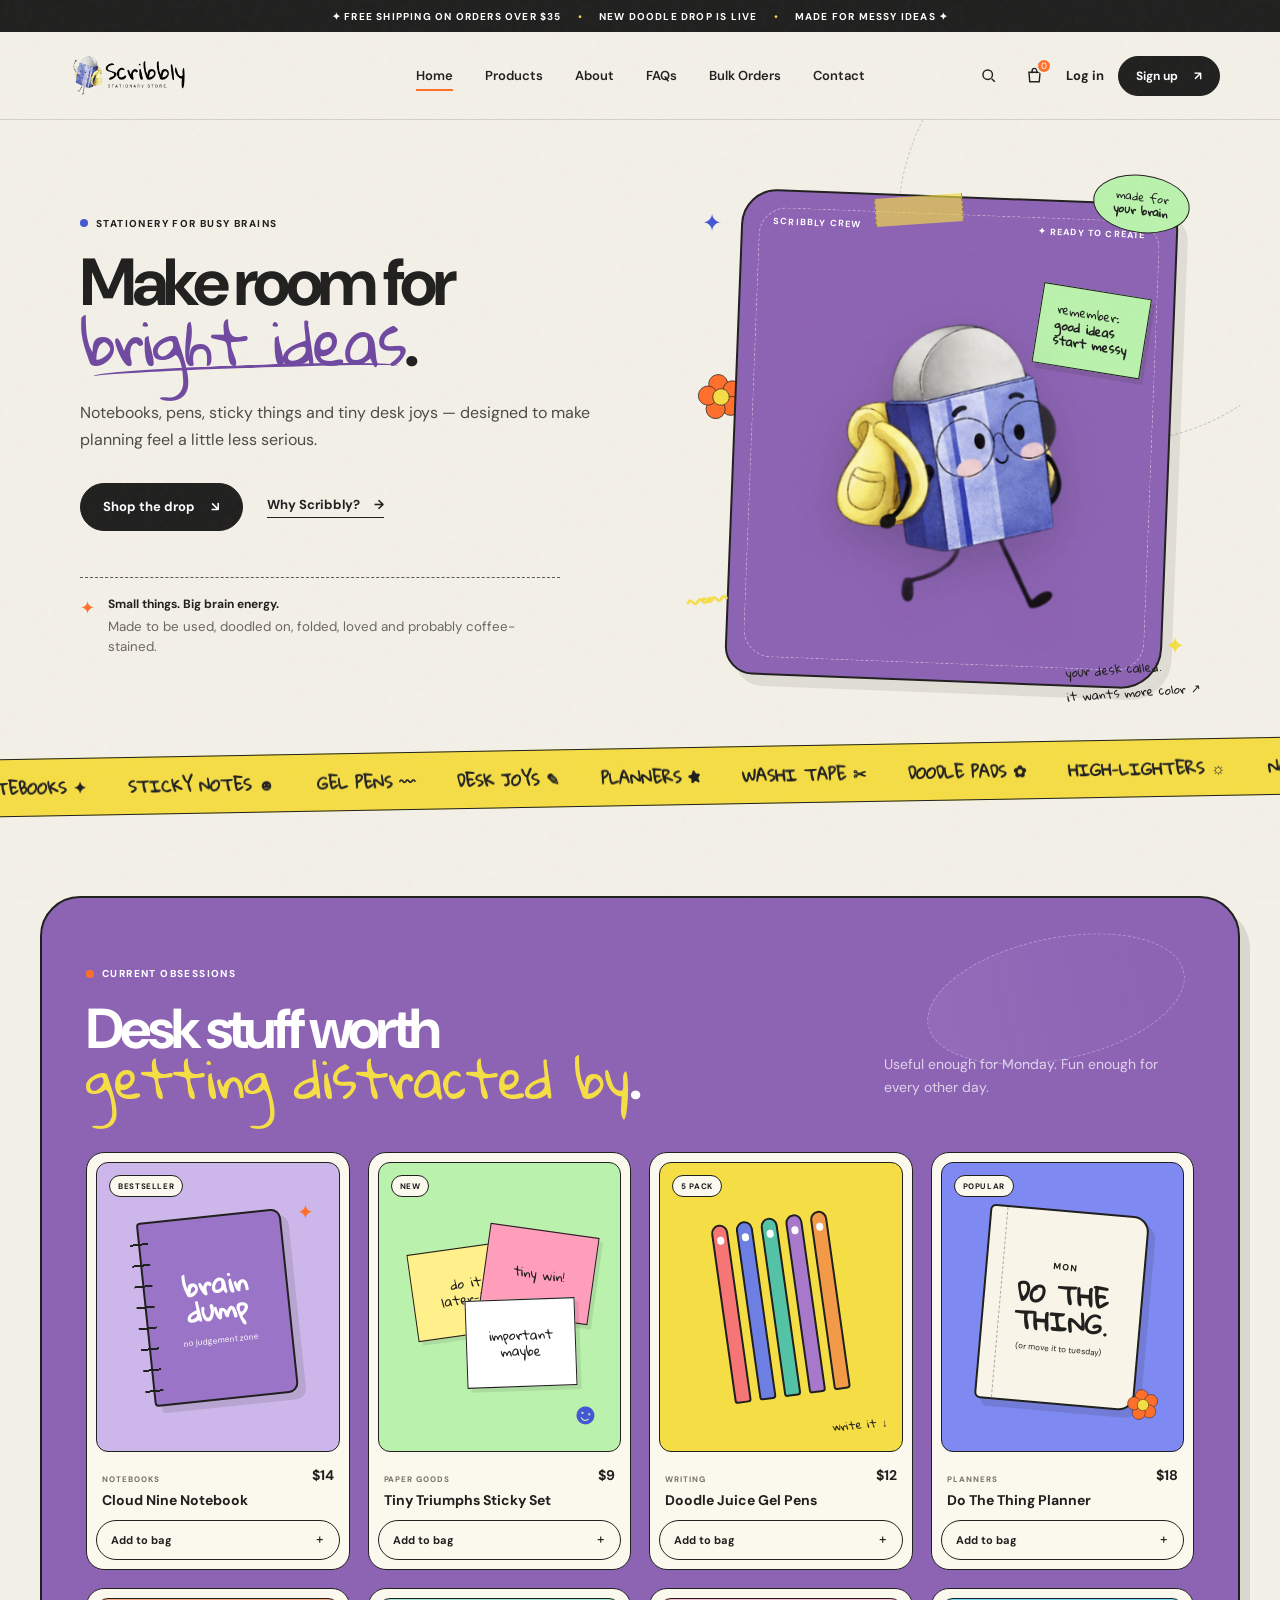
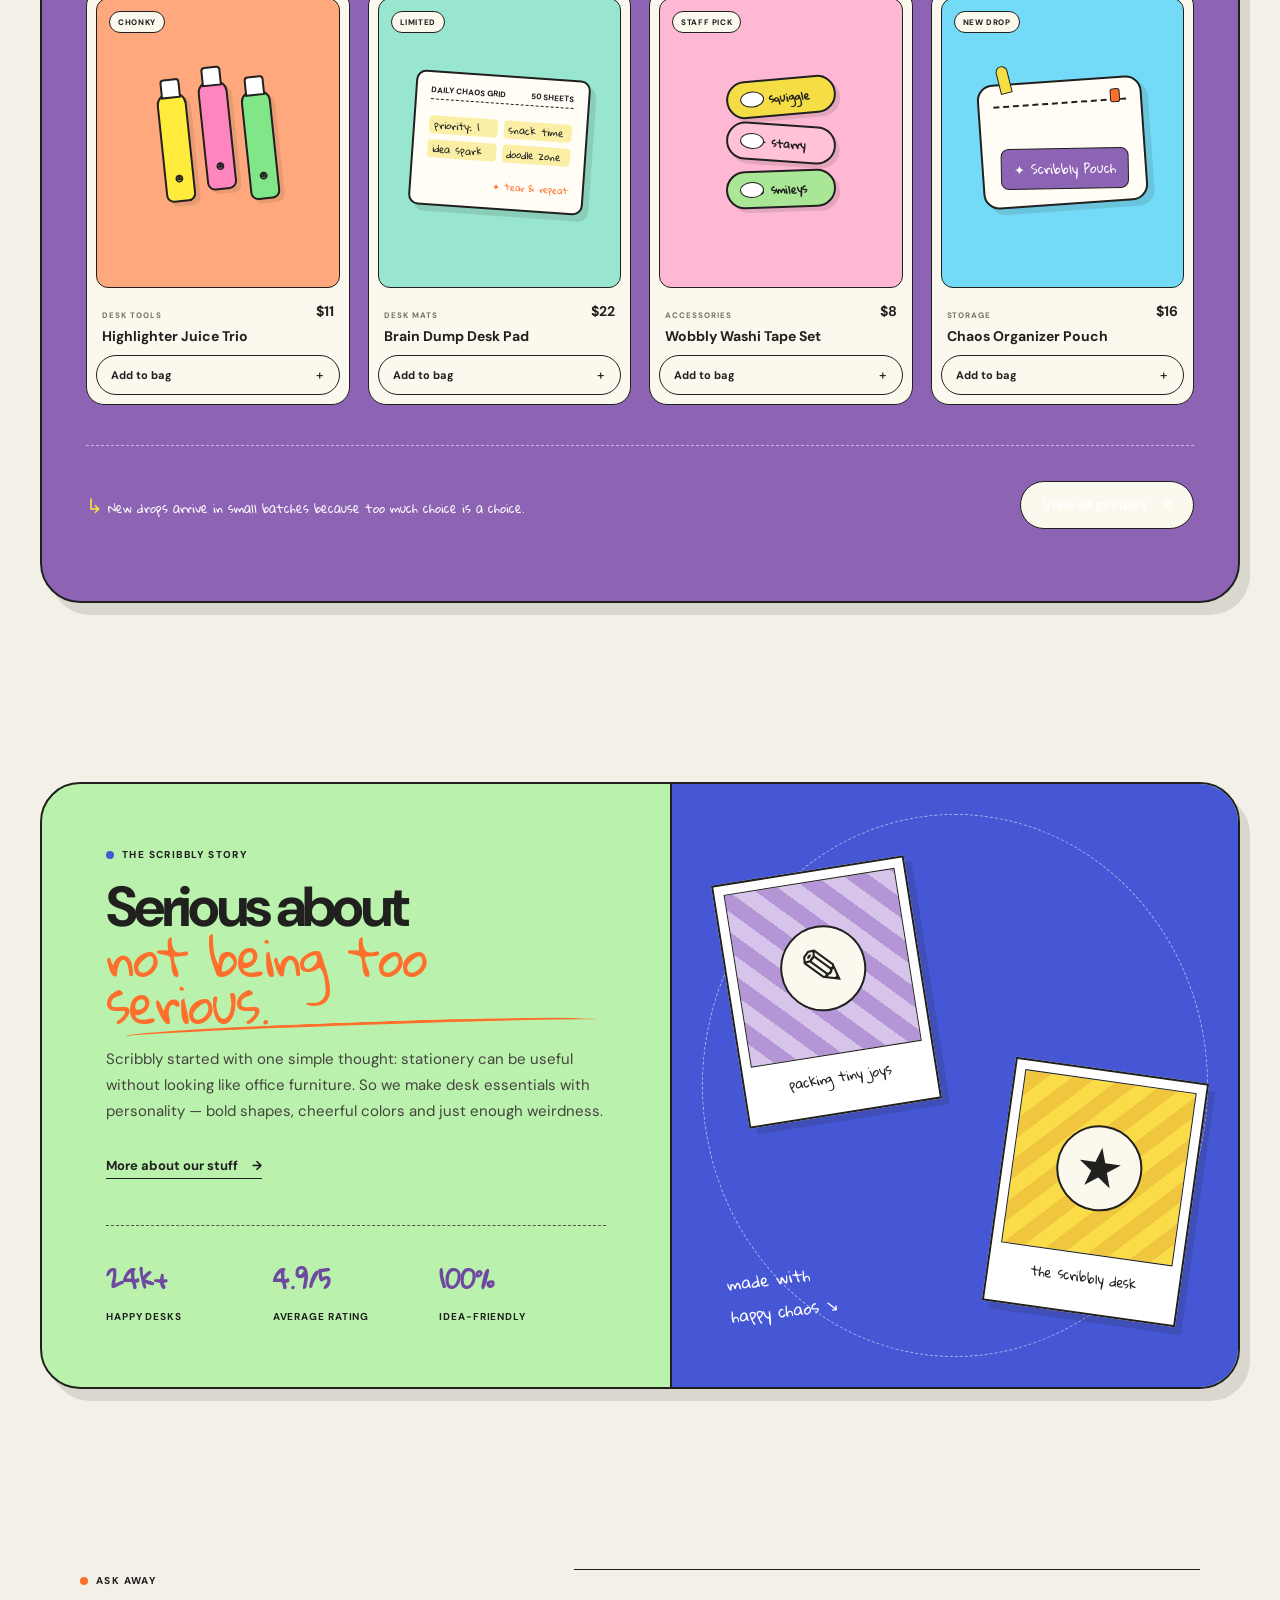
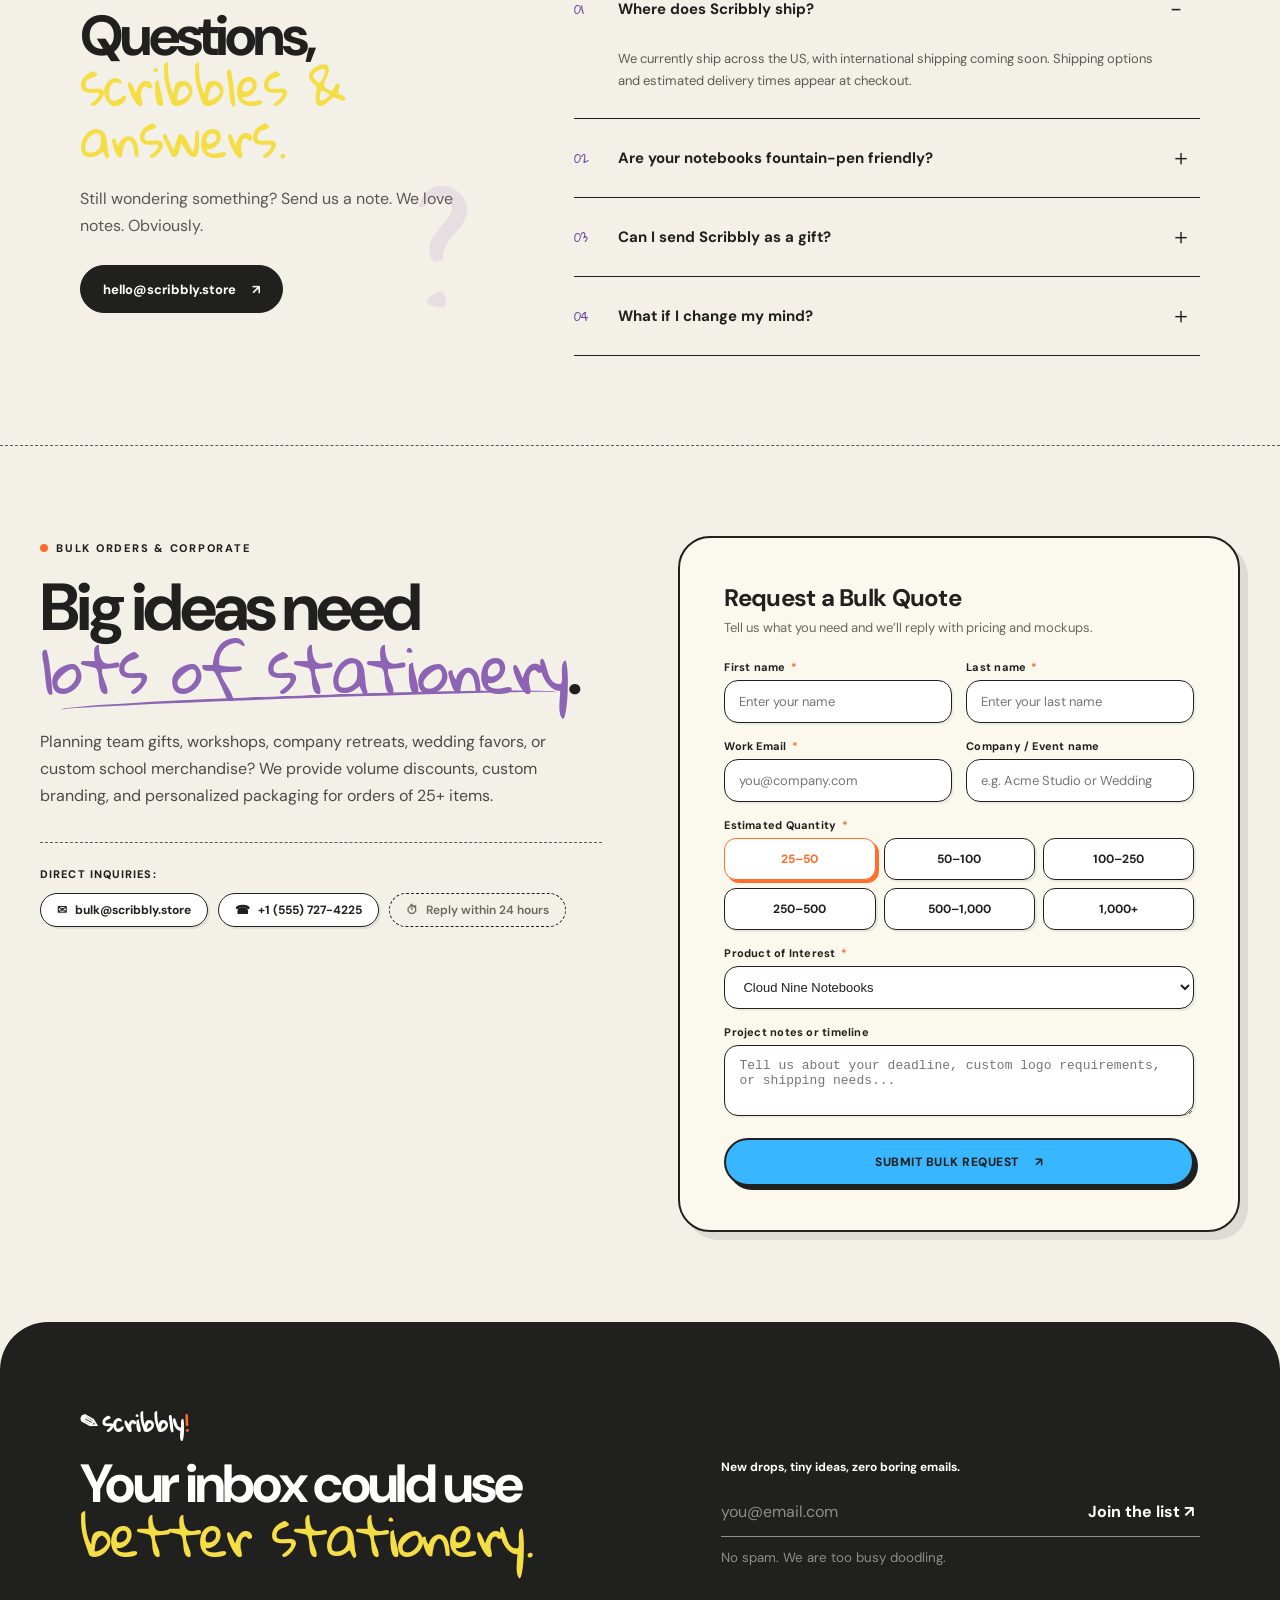
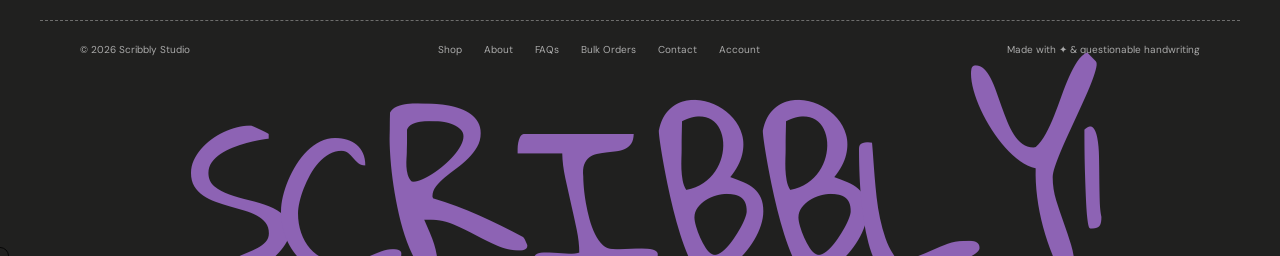
==== commit cf76edd3: "commit" ====
--- a/index.html
+++ b/index.html
@@ -18,7 +18,7 @@
 
   <header class="site-header">
     <a class="brand" href="index.html" aria-label="Scribbly home">
-      <span class="brand-mark">✎</span><span>scribbly</span><i>!</i>
+      <img src="img/logo.PNG" alt="Scribbly - Stationary Store" class="brand-logo" />
     </a>
     <nav class="main-nav" aria-label="Primary navigation">
       <a class="active" href="#home">Home</a>
@@ -58,25 +58,18 @@
         </div>
       </div>
 
-      <div class="hero-art reveal" aria-label="Playful stationery desk illustration">
+      <div class="hero-art reveal" aria-label="Playful Scribbly stationery character illustration">
         <div class="sticker sticker-green">made for<br><b>your brain</b></div>
         <div class="spark s1">✦</div><div class="spark s2">✦</div>
         <div class="flower flower-orange"><i></i><i></i><i></i><i></i><i></i><b></b></div>
         <div class="wiggle wiggle-yellow">〰〰</div>
         <div class="tape"></div>
         <div class="desk-card tilt-card">
-          <div class="desk-topline"><span>THIS WEEK</span><span>07 / 12</span></div>
-          <div class="notebook">
-            <div class="spiral"></div>
-            <div class="paper-lines"></div>
-            <span class="note-title">things I might<br>actually do</span>
-            <div class="check-list"><i>✓</i><span>finish the idea</span><i>✓</i><span>buy snacks</span><i>○</i><span>be mysterious</span></div>
-            <div class="tiny-doodle">☻</div>
+          <div class="desk-topline"><span>SCRIBBLY CREW</span><span>✦ READY TO CREATE</span></div>
+          <div class="hero-img-container">
+            <img src="img/hero section.PNG" alt="Scribbly Character Mascot" class="hero-character-img" />
           </div>
           <div class="sticky sticky-one">remember:<br><b>good ideas<br>start messy</b></div>
-          <div class="pencil"><span></span></div>
-          <div class="eraser">oops</div>
-          <div class="clip">∩</div>
         </div>
         <div class="hand-note">your desk called.<br>it wants more color ↗</div>
       </div>
@@ -84,8 +77,38 @@
 
     <div class="marquee" aria-hidden="true">
       <div class="marquee-track">
-        <span>NOTEBOOKS ✦</span><span>STICKY NOTES ☻</span><span>GEL PENS 〰</span><span>DESK JOYS ✎</span><span>PLANNERS ★</span>
-        <span>NOTEBOOKS ✦</span><span>STICKY NOTES ☻</span><span>GEL PENS 〰</span><span>DESK JOYS ✎</span><span>PLANNERS ★</span>
+        <span>NOTEBOOKS ✦</span>
+        <span>STICKY NOTES ☻</span>
+        <span>GEL PENS 〰</span>
+        <span>DESK JOYS ✎</span>
+        <span>PLANNERS ★</span>
+        <span>WASHI TAPE ✂</span>
+        <span>DOODLE PADS ✿</span>
+        <span>HIGH-LIGHTERS ☼</span>
+        <span>NOTEBOOKS ✦</span>
+        <span>STICKY NOTES ☻</span>
+        <span>GEL PENS 〰</span>
+        <span>DESK JOYS ✎</span>
+        <span>PLANNERS ★</span>
+        <span>WASHI TAPE ✂</span>
+        <span>DOODLE PADS ✿</span>
+        <span>HIGH-LIGHTERS ☼</span>
+        <span>NOTEBOOKS ✦</span>
+        <span>STICKY NOTES ☻</span>
+        <span>GEL PENS 〰</span>
+        <span>DESK JOYS ✎</span>
+        <span>PLANNERS ★</span>
+        <span>WASHI TAPE ✂</span>
+        <span>DOODLE PADS ✿</span>
+        <span>HIGH-LIGHTERS ☼</span>
+        <span>NOTEBOOKS ✦</span>
+        <span>STICKY NOTES ☻</span>
+        <span>GEL PENS 〰</span>
+        <span>DESK JOYS ✎</span>
+        <span>PLANNERS ★</span>
+        <span>WASHI TAPE ✂</span>
+        <span>DOODLE PADS ✿</span>
+        <span>HIGH-LIGHTERS ☼</span>
       </div>
     </div>
 
--- a/styles.css
+++ b/styles.css
@@ -80,7 +80,7 @@
 
 /* Header — Static/Relative Positioning (Not Sticky) */
 .site-header {
-  height: 76px;
+  height: 88px;
   position: relative;
   background: var(--cream);
   z-index: 100;
@@ -108,6 +108,19 @@
   align-items: center;
   gap: 1px;
   line-height: 1;
+}
+
+.brand-logo {
+  height: 72px;
+  width: auto;
+  max-width: 280px;
+  object-fit: contain;
+  display: block;
+  transition: transform 0.25s cubic-bezier(0.34, 1.56, 0.64, 1);
+}
+
+.brand:hover .brand-logo {
+  transform: scale(1.04) rotate(-1deg);
 }
 
 .brand-mark {
@@ -431,6 +444,40 @@
   font-weight: 700;
 }
 
+.hero-img-container {
+  display: flex;
+  align-items: center;
+  justify-content: center;
+  height: calc(100% - 54px);
+  padding: 10px 24px 20px;
+  position: relative;
+  z-index: 2;
+}
+
+.hero-character-img {
+  max-width: 86%;
+  max-height: 380px;
+  width: auto;
+  height: auto;
+  object-fit: contain;
+  filter: drop-shadow(0 16px 24px rgba(32, 32, 31, 0.22));
+  animation: heroFloat 4.5s ease-in-out infinite alternate;
+  transition: transform 0.3s cubic-bezier(0.34, 1.56, 0.64, 1);
+}
+
+.hero-art:hover .hero-character-img {
+  transform: scale(1.04) rotate(-2deg);
+}
+
+@keyframes heroFloat {
+  0% {
+    transform: translateY(0px) rotate(0deg);
+  }
+  100% {
+    transform: translateY(-10px) rotate(-1.5deg);
+  }
+}
+
 .notebook {
   position: absolute;
   width: 58%;
@@ -696,26 +743,33 @@
   display: flex;
   align-items: center;
   transform: rotate(-1deg);
-  width: 102%;
-  margin-left: -1%;
+  width: 104%;
+  margin-left: -2%;
+  user-select: none;
 }
 
 .marquee-track {
   display: flex;
   gap: 42px;
   width: max-content;
-  animation: marquee 24s linear infinite;
+  flex-shrink: 0;
+  animation: marquee 36s linear infinite;
   font-family: var(--hand);
   font-size: 16px;
   font-weight: 700;
+  will-change: transform;
 }
 
 .marquee-track span {
   white-space: nowrap;
+  flex-shrink: 0;
 }
 
 @keyframes marquee {
-  to {
+  0% {
+    transform: translateX(0);
+  }
+  100% {
     transform: translateX(-50%);
   }
 }
@@ -2466,8 +2520,12 @@
     padding-left: 18px;
   }
   .site-header {
-    height: 64px;
+    height: 74px;
     padding: 0 18px;
+  }
+  .brand-logo {
+    height: 56px;
+    max-width: 210px;
   }
   .header-actions .icon-btn,
   .header-actions .login-link,
@@ -2510,6 +2568,9 @@
   .hero-art {
     min-height: 500px;
   }
+  .hero-character-img {
+    max-height: 290px;
+  }
   .desk-card {
     inset: 8% 4% 4% 6%;
   }
@@ -2585,6 +2646,13 @@
 }
 
 @media (max-width: 560px) {
+  .brand-logo {
+    height: 48px;
+    max-width: 180px;
+  }
+  .hero-character-img {
+    max-height: 220px;
+  }
   .section-pad {
     padding-left: 18px;
     padding-right: 18px;
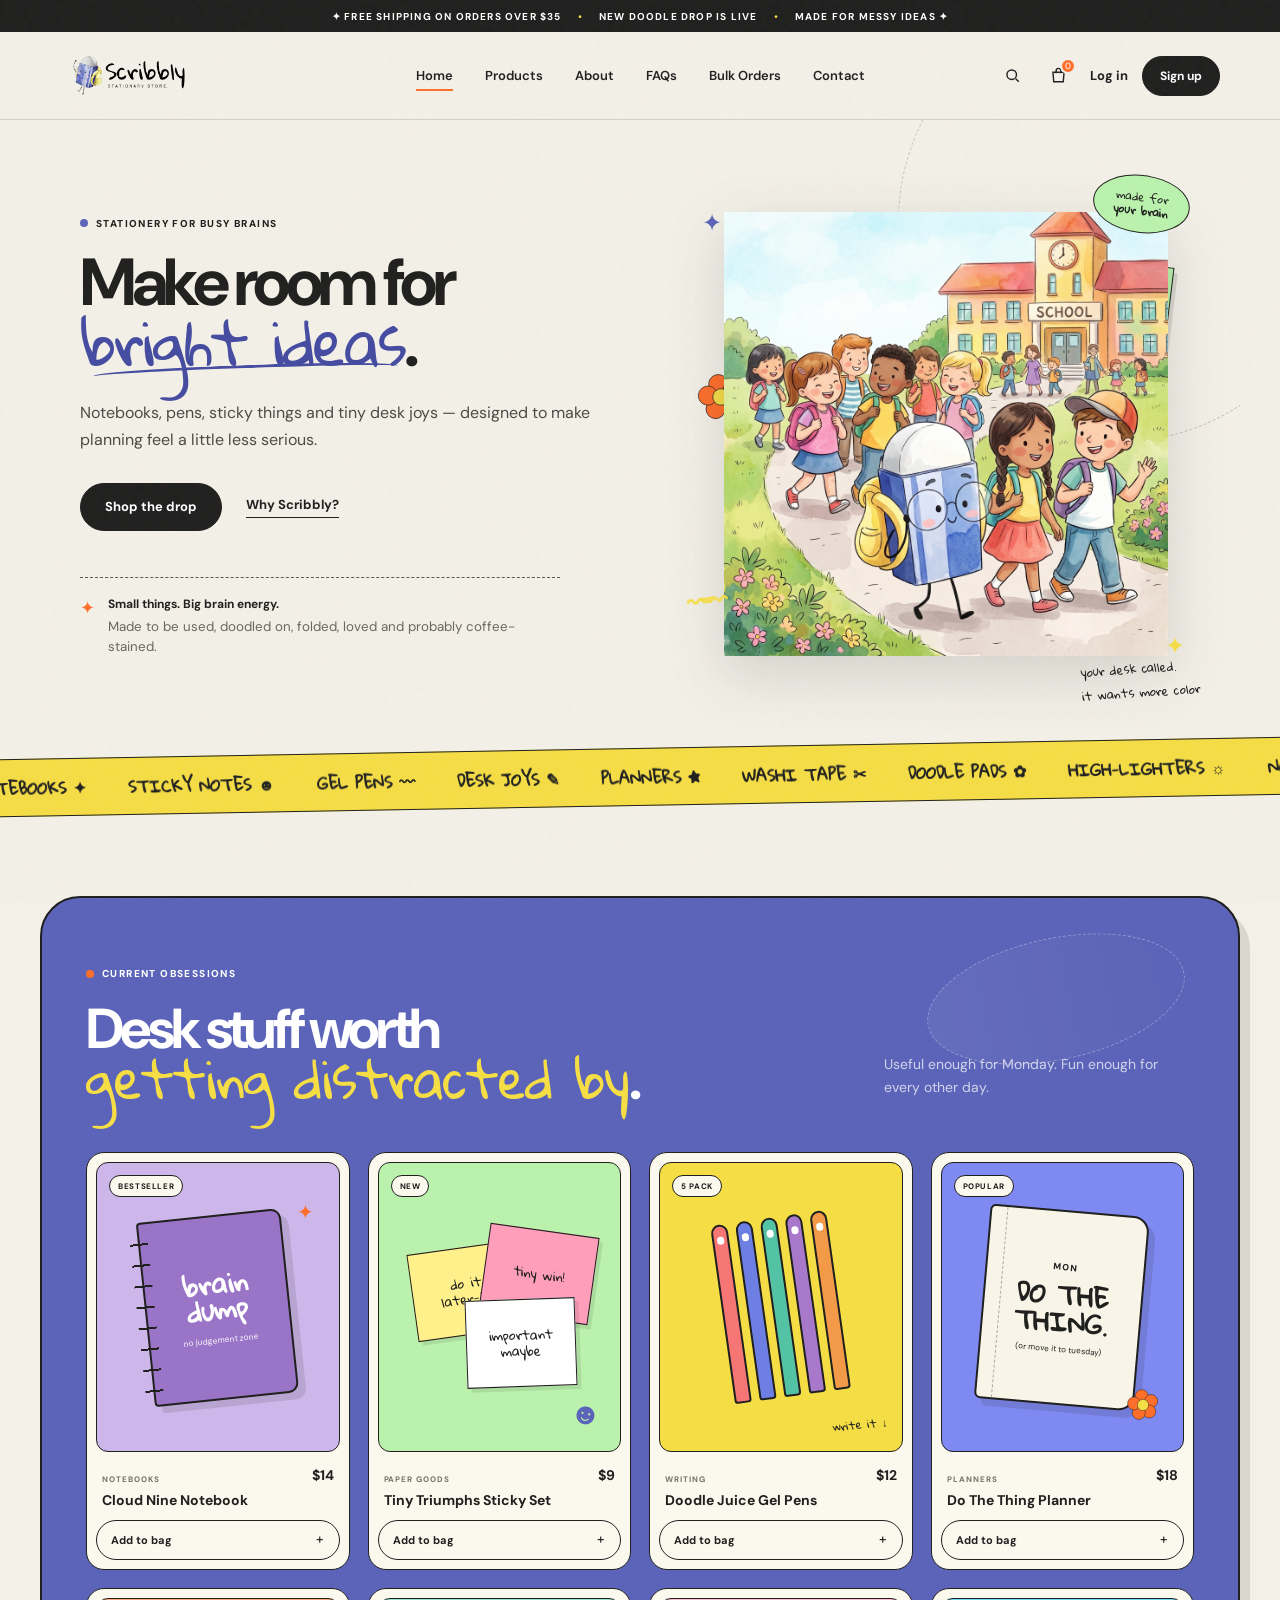
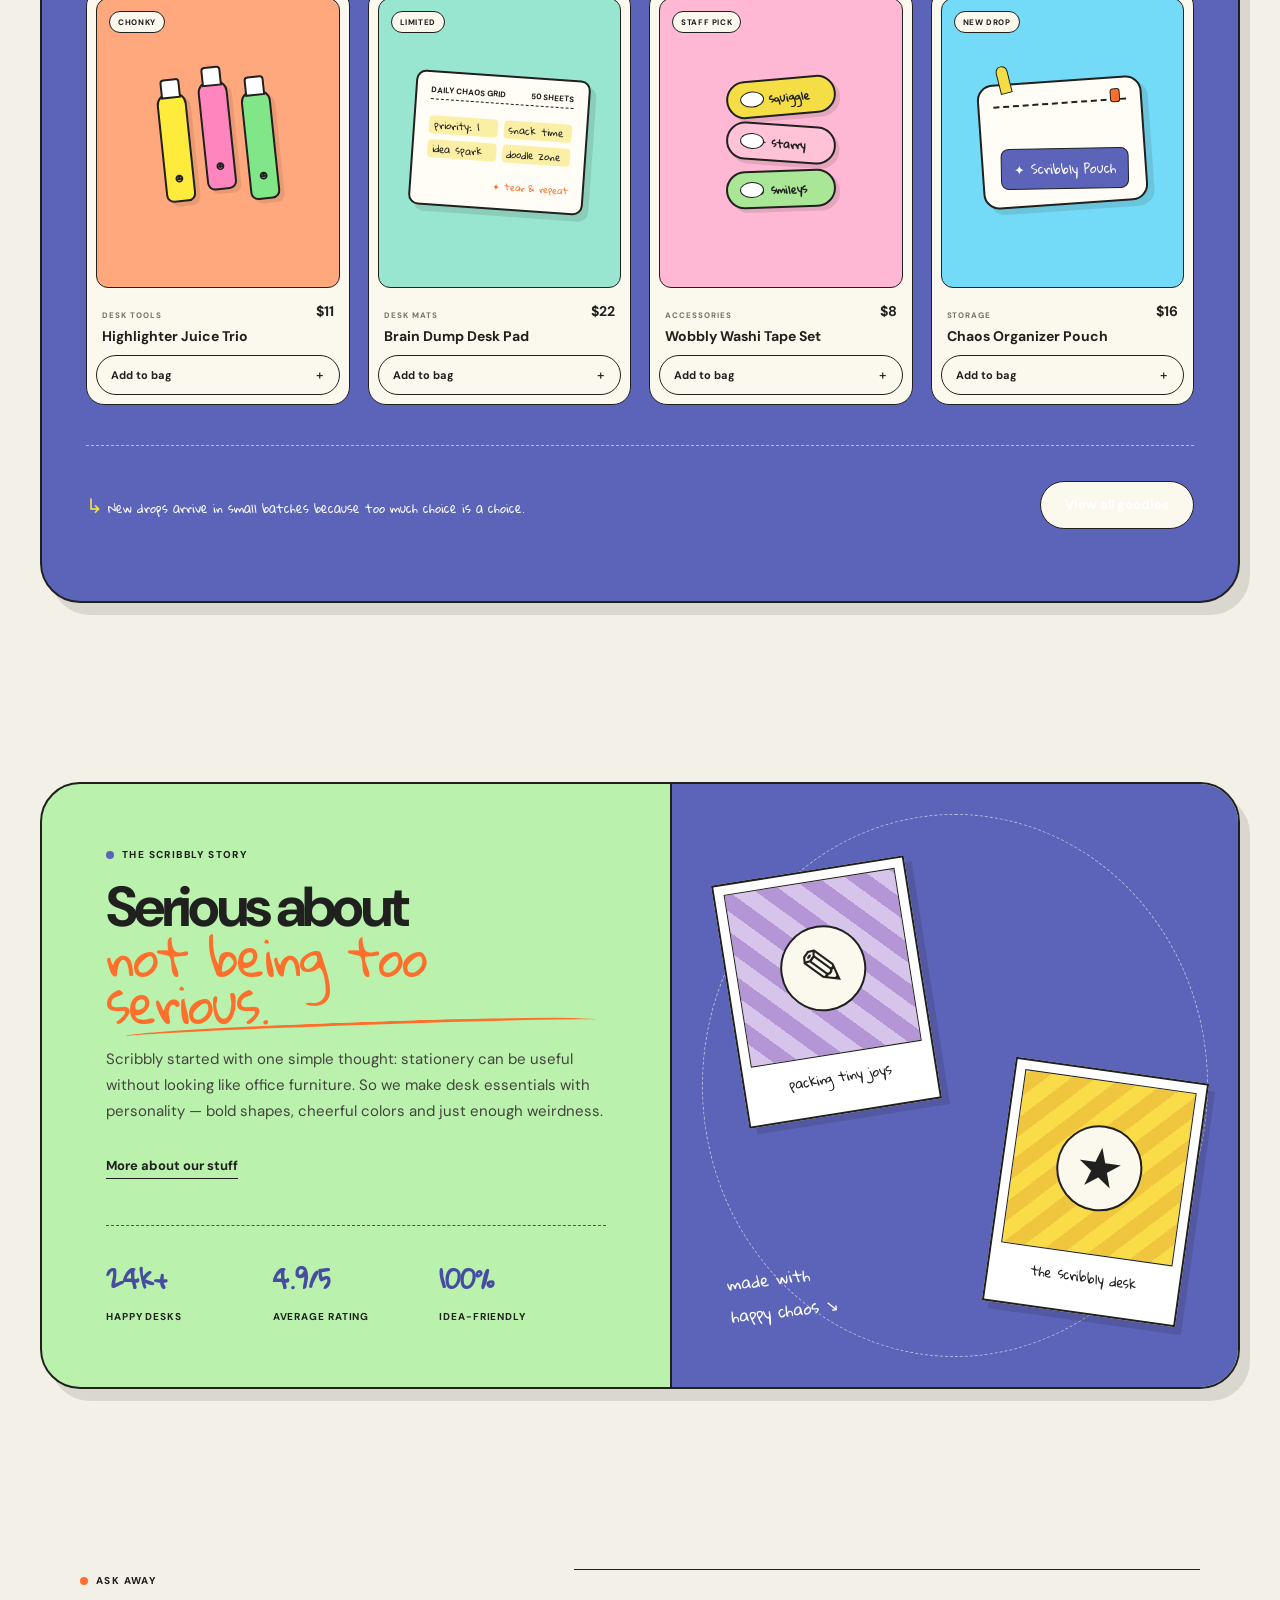
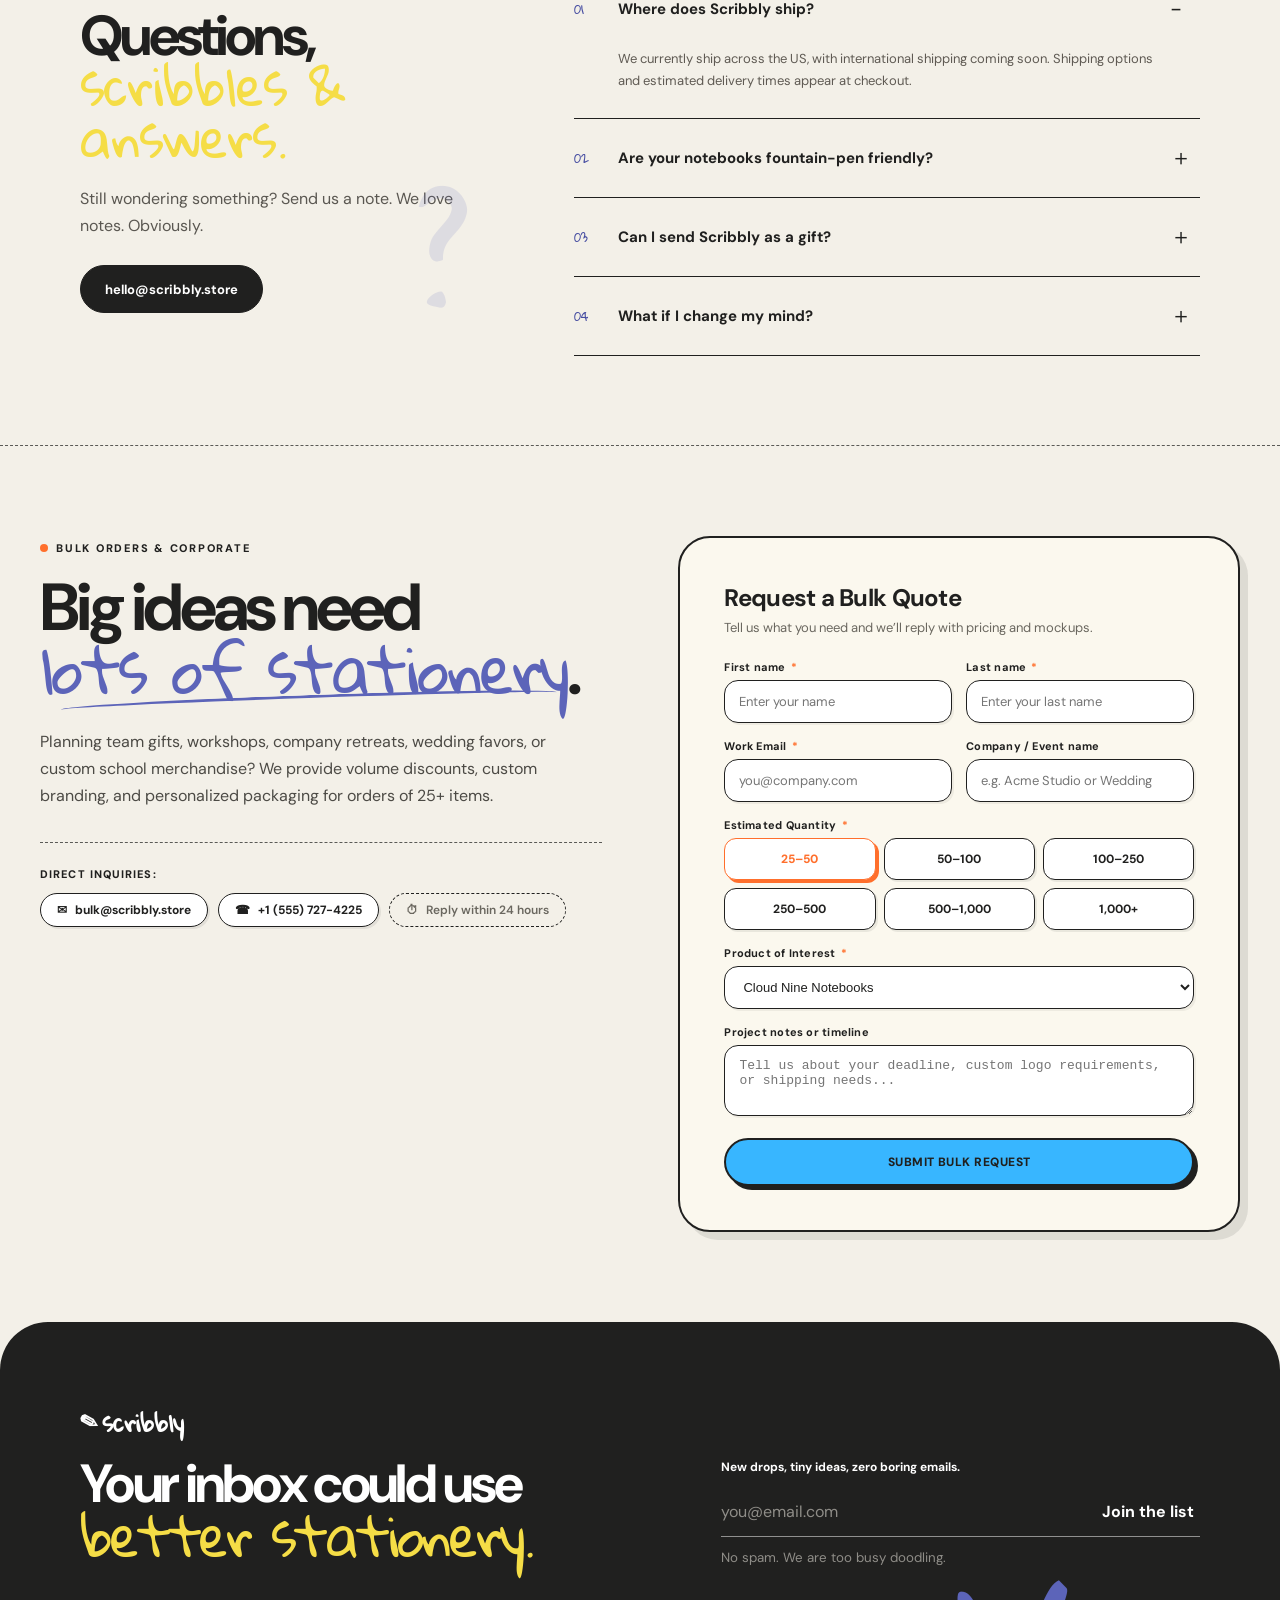
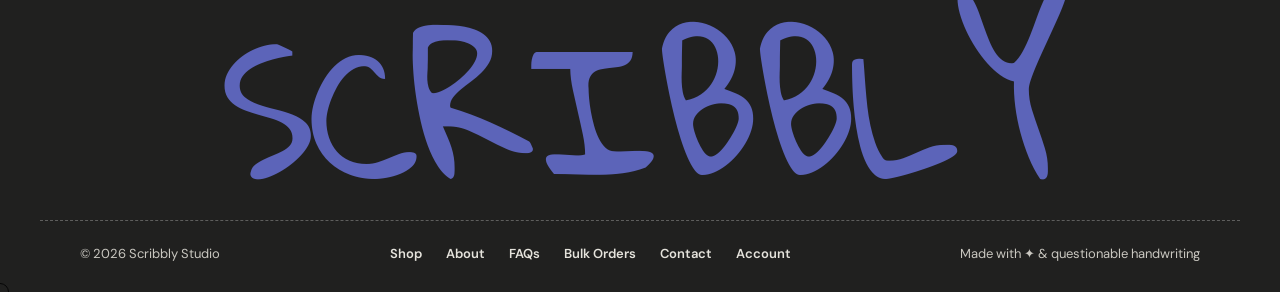
==== commit ba1202ca: "commit" ====
--- a/index.html
+++ b/index.html
@@ -3,7 +3,7 @@
 <head>
   <meta charset="UTF-8" />
   <meta name="viewport" content="width=device-width, initial-scale=1.0" />
-  <meta name="theme-color" content="#8e61b5" />
+  <meta name="theme-color" content="#5C64B9" />
   <meta name="description" content="Scribbly — playful stationery for notes, plans, doodles and everyday ideas." />
   <title>Scribbly — Stationery for ideas that move</title>
   <link rel="preconnect" href="https://fonts.googleapis.com">
@@ -37,7 +37,7 @@
         <span id="bagCount">0</span>
       </button>
       <a class="login-link" href="login.html">Log in</a>
-      <a class="btn btn-dark btn-small" href="signup.html">Sign up <span>↗</span></a>
+      <a class="btn btn-dark btn-small" href="signup.html">Sign up</a>
     </div>
     <button class="menu-toggle" id="menuToggle" aria-label="Open menu"><span></span><span></span></button>
   </header>
@@ -49,8 +49,8 @@
         <h1>Make room for<br><span class="scribble-word">bright ideas</span>.</h1>
         <p>Notebooks, pens, sticky things and tiny desk joys — designed to make planning feel a little less serious.</p>
         <div class="hero-actions">
-          <a class="btn btn-dark magnetic" href="#products">Shop the drop <span>↘</span></a>
-          <a class="text-link" href="#about">Why Scribbly? <span>→</span></a>
+          <a class="btn btn-dark magnetic" href="#products">Shop the drop</a>
+          <a class="text-link" href="#about">Why Scribbly?</a>
         </div>
         <div class="hero-note">
           <span class="mini-star">✦</span>
@@ -63,15 +63,11 @@
         <div class="spark s1">✦</div><div class="spark s2">✦</div>
         <div class="flower flower-orange"><i></i><i></i><i></i><i></i><i></i><b></b></div>
         <div class="wiggle wiggle-yellow">〰〰</div>
-        <div class="tape"></div>
-        <div class="desk-card tilt-card">
-          <div class="desk-topline"><span>SCRIBBLY CREW</span><span>✦ READY TO CREATE</span></div>
-          <div class="hero-img-container">
-            <img src="img/hero section.PNG" alt="Scribbly Character Mascot" class="hero-character-img" />
-          </div>
-          <div class="sticky sticky-one">remember:<br><b>good ideas<br>start messy</b></div>
-        </div>
-        <div class="hand-note">your desk called.<br>it wants more color ↗</div>
+        <div class="sticky sticky-one">remember:<br><b>good ideas<br>start messy</b></div>
+        <div class="hero-img-container">
+          <img src="img/right sdie image updated.jpg" alt="Children with Scribbly Character on their way to school" class="hero-character-img" />
+        </div>
+        <div class="hand-note">your desk called.<br>it wants more color</div>
       </div>
     </section>
 
@@ -214,7 +210,7 @@
 
       <div class="product-footer">
         <p><span>↳</span> New drops arrive in small batches because too much choice is a choice.</p>
-        <button class="btn btn-light">View all goodies <span>↗</span></button>
+        <button class="btn btn-light">View all goodies</button>
       </div>
     </div>
   </section>
@@ -225,7 +221,7 @@
           <span class="eyebrow"><span class="dot"></span> THE SCRIBBLY STORY</span>
           <h2>Serious about<br><span class="scribble-word orange-text">not being too serious.</span></h2>
           <p>Scribbly started with one simple thought: stationery can be useful without looking like office furniture. So we make desk essentials with personality — bold shapes, cheerful colors and just enough weirdness.</p>
-          <a class="text-link" href="#faq">More about our stuff <span>→</span></a>
+          <a class="text-link" href="#faq">More about our stuff</a>
           <div class="about-stats">
             <div><b>24k+</b><span>happy desks</span></div>
             <div><b>4.9/5</b><span>average rating</span></div>
@@ -246,7 +242,7 @@
         <span class="eyebrow"><span class="dot orange"></span> ASK AWAY</span>
         <h2>Questions,<br><span class="scribble-underline">scribbles & answers.</span></h2>
         <p>Still wondering something? Send us a note. We love notes. Obviously.</p>
-        <a class="btn btn-dark" href="mailto:hello@scribbly.store">hello@scribbly.store <span>↗</span></a>
+        <a class="btn btn-dark" href="mailto:hello@scribbly.store">hello@scribbly.store</a>
         <div class="faq-doodle">?</div>
       </div>
       <div class="faq-list reveal">
@@ -345,7 +341,7 @@
             </div>
 
             <button type="submit" class="btn btn-cyan bulk-submit">
-              Submit Bulk Request <span>↗</span>
+              Submit Bulk Request
             </button>
           </form>
         </div>
@@ -356,21 +352,21 @@
   <footer class="site-footer">
     <div class="footer-top">
       <div class="footer-copy">
-        <div class="brand footer-brand"><span class="brand-mark">✎</span><span>scribbly</span><i>!</i></div>
+        <div class="brand footer-brand"><span class="brand-mark">✎</span><span>scribbly</span></div>
         <h2>Your inbox could use<br><span>better stationery.</span></h2>
       </div>
       <form class="newsletter" id="newsletterForm">
         <label for="email">New drops, tiny ideas, zero boring emails.</label>
-        <div><input id="email" type="email" placeholder="you@email.com" required><button type="submit">Join the list ↗</button></div>
+        <div><input id="email" type="email" placeholder="you@email.com" required><button type="submit">Join the list</button></div>
         <small id="newsletterMsg">No spam. We are too busy doodling.</small>
       </form>
     </div>
+    <div class="footer-word" aria-hidden="true">SCRIBBLY</div>
     <div class="footer-bottom">
       <span>© 2026 Scribbly Studio</span>
       <div><a href="#products">Shop</a><a href="#about">About</a><a href="#faq">FAQs</a><a href="#bulk">Bulk Orders</a><a href="#contact">Contact</a><a href="login.html">Account</a></div>
       <span>Made with ✦ & questionable handwriting</span>
     </div>
-    <div class="footer-word">SCRIBBLY!</div>
   </footer>
 
   <div class="search-overlay" id="searchOverlay" aria-hidden="true">
--- a/styles.css
+++ b/styles.css
@@ -2,9 +2,9 @@
   --ink: #20201f;
   --cream: #f3f0e8;
   --paper: #fbf8ee;
-  --purple: #8d63b4;
-  --purple-dark: #6f49a0;
-  --blue: #4657d5;
+  --purple: #5C64B9;
+  --purple-dark: #454ca1;
+  --blue: #5C64B9;
   --green: #baf2ad;
   --orange: #ff6f2c;
   --yellow: #f5dd46;
@@ -211,12 +211,12 @@
 
 .btn {
   min-height: 48px;
-  padding: 0 22px;
+  padding: 0 24px;
   border: 1.5px solid var(--ink);
   display: inline-flex;
   align-items: center;
   justify-content: center;
-  gap: 16px;
+  gap: 8px;
   border-radius: 999px;
   font-weight: 700;
   font-size: 13px;
@@ -413,60 +413,35 @@
 .hero-art {
   min-height: 540px;
   position: relative;
-}
-
-.desk-card {
-  position: absolute;
-  inset: 6% 6% 4% 8%;
-  background: var(--purple);
-  border: 2px solid var(--ink);
-  border-radius: 36px 26px 42px 28px;
-  transform: rotate(2.2deg);
-  overflow: hidden;
-  box-shadow: 10px 11px 0 rgba(32, 32, 31, 0.09);
-}
-
-.desk-card:before {
-  content: "";
-  position: absolute;
-  inset: 16px;
-  border: 1px dashed rgba(255, 255, 255, 0.45);
-  border-radius: 28px;
-}
-
-.desk-topline {
-  display: flex;
-  justify-content: space-between;
-  padding: 24px 30px;
-  color: #fff;
-  font-size: 9px;
-  letter-spacing: 0.13em;
-  font-weight: 700;
-}
-
-.hero-img-container {
   display: flex;
   align-items: center;
   justify-content: center;
-  height: calc(100% - 54px);
-  padding: 10px 24px 20px;
+}
+
+.hero-img-container {
+  display: flex;
+  align-items: center;
+  justify-content: center;
+  width: 100%;
+  height: 100%;
   position: relative;
   z-index: 2;
+  padding: 20px;
 }
 
 .hero-character-img {
-  max-width: 86%;
-  max-height: 380px;
+  max-width: 95%;
+  max-height: 460px;
   width: auto;
   height: auto;
   object-fit: contain;
-  filter: drop-shadow(0 16px 24px rgba(32, 32, 31, 0.22));
+  filter: drop-shadow(0 18px 28px rgba(32, 32, 31, 0.15));
   animation: heroFloat 4.5s ease-in-out infinite alternate;
   transition: transform 0.3s cubic-bezier(0.34, 1.56, 0.64, 1);
 }
 
 .hero-art:hover .hero-character-img {
-  transform: scale(1.04) rotate(-2deg);
+  transform: scale(1.04) rotate(-1.5deg);
 }
 
 @keyframes heroFloat {
@@ -474,7 +449,7 @@
     transform: translateY(0px) rotate(0deg);
   }
   100% {
-    transform: translateY(-10px) rotate(-1.5deg);
+    transform: translateY(-12px) rotate(-1.5deg);
   }
 }
 
@@ -1540,7 +1515,7 @@
   bottom: -40px;
   font-family: var(--hand);
   font-size: 150px;
-  color: rgba(141, 99, 180, 0.12);
+  color: rgba(92, 100, 185, 0.14);
   transform: rotate(13deg);
 }
 
@@ -1944,36 +1919,51 @@
   margin-top: 12px;
 }
 
+.footer-word {
+  font-family: var(--hand);
+  font-size: clamp(64px, 14vw, 190px);
+  line-height: 1;
+  text-align: center;
+  letter-spacing: -0.04em;
+  color: var(--purple);
+  margin: 50px 0 25px;
+  white-space: nowrap;
+  user-select: none;
+  pointer-events: none;
+}
+
 .footer-bottom {
-  border-top: 1px dashed rgba(255, 255, 255, 0.35);
-  margin-top: 54px;
-  padding-top: 22px;
-  padding-bottom: 22px;
+  border-top: 1.5px dashed rgba(255, 255, 255, 0.28);
+  margin-top: 20px;
+  padding-top: 24px;
+  padding-bottom: 30px;
   display: flex;
   justify-content: space-between;
+  align-items: center;
   gap: 20px;
-  font-size: 10px;
-  color: #aaa;
+  font-size: 13px;
+  color: #c9c7c0;
+}
+
+.footer-bottom span {
+  font-size: 13px;
 }
 
 .footer-bottom div {
   display: flex;
-  gap: 22px;
+  gap: 24px;
+  align-items: center;
+}
+
+.footer-bottom a {
+  font-size: 13px;
+  font-weight: 600;
+  color: #e5e3dc;
+  transition: color 0.2s;
 }
 
 .footer-bottom a:hover {
   color: var(--yellow);
-}
-
-.footer-word {
-  font-family: var(--hand);
-  font-size: clamp(80px, 16vw, 220px);
-  line-height: 0.8;
-  text-align: center;
-  letter-spacing: -0.08em;
-  color: var(--purple);
-  margin: 36px 0 -22px;
-  white-space: nowrap;
 }
 
 /* Modals & Overlays */
@@ -2301,7 +2291,7 @@
 
 .auth-form input:focus {
   border-color: var(--purple);
-  box-shadow: 0 0 0 3px rgba(141, 99, 180, 0.12);
+  box-shadow: 0 0 0 3px rgba(92, 100, 185, 0.14);
 }
 
 .password-wrap {
@@ -2566,13 +2556,10 @@
     font-size: clamp(48px, 12vw, 70px);
   }
   .hero-art {
-    min-height: 500px;
+    min-height: 480px;
   }
   .hero-character-img {
-    max-height: 290px;
-  }
-  .desk-card {
-    inset: 8% 4% 4% 6%;
+    max-height: 340px;
   }
   .section-heading {
     align-items: start;
@@ -2613,9 +2600,8 @@
   }
   .footer-bottom {
     flex-direction: column;
-  }
-  .footer-word {
-    text-align: left;
+    align-items: flex-start;
+    gap: 16px;
   }
   .cursor-dot {
     display: none;
@@ -2669,17 +2655,11 @@
     margin-top: 32px;
   }
   .hero-art {
-    min-height: 410px;
-    margin-top: 5px;
-  }
-  .desk-card {
-    inset: 6% 1% 4% 2%;
-    border-radius: 24px;
-  }
-  .notebook {
-    width: 64%;
-    height: 64%;
-    padding: 24px 14px;
+    min-height: 360px;
+    margin-top: 15px;
+  }
+  .hero-character-img {
+    max-height: 280px;
   }
   .sticky-one {
     right: 3%;
@@ -2741,8 +2721,8 @@
     flex-wrap: wrap;
   }
   .footer-word {
-    font-size: 25vw;
-    margin-top: 26px;
+    font-size: clamp(48px, 18vw, 110px);
+    margin: 30px 0 16px;
   }
   .auth-art {
     min-height: 480px;
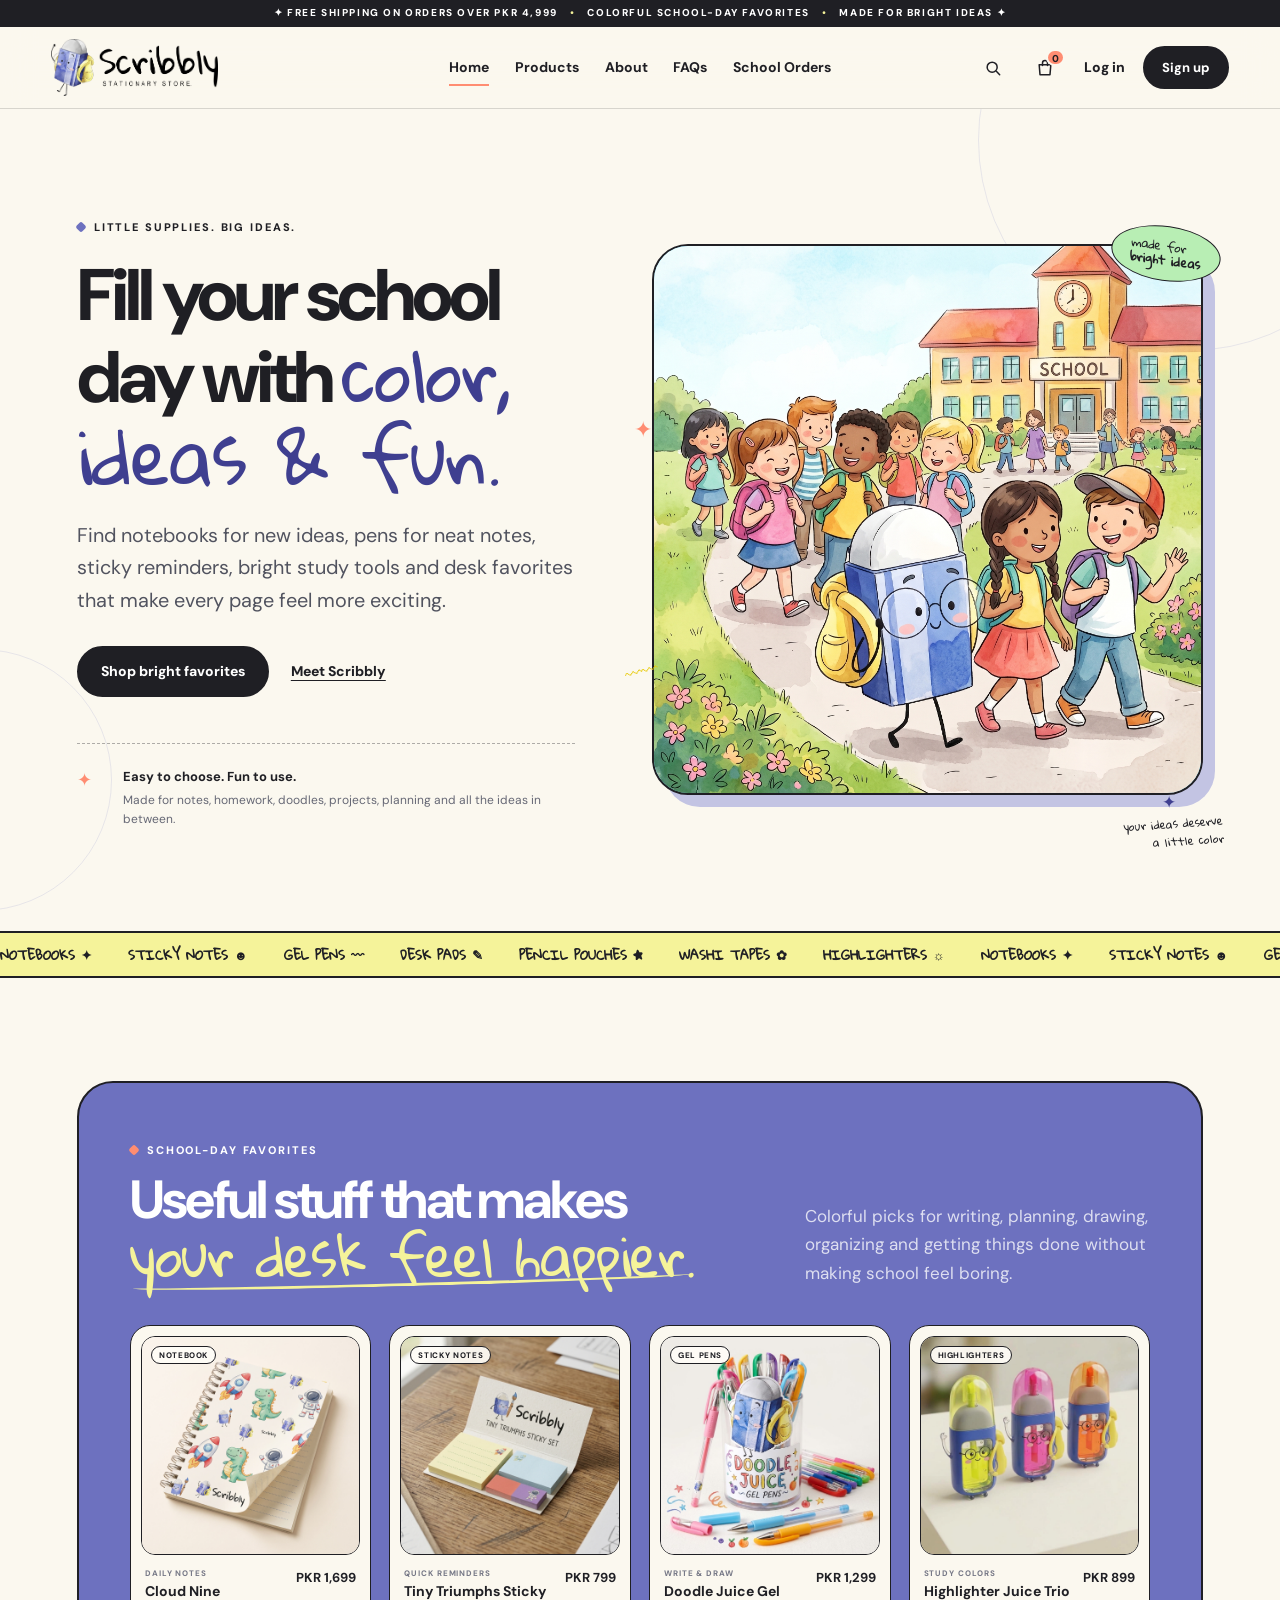
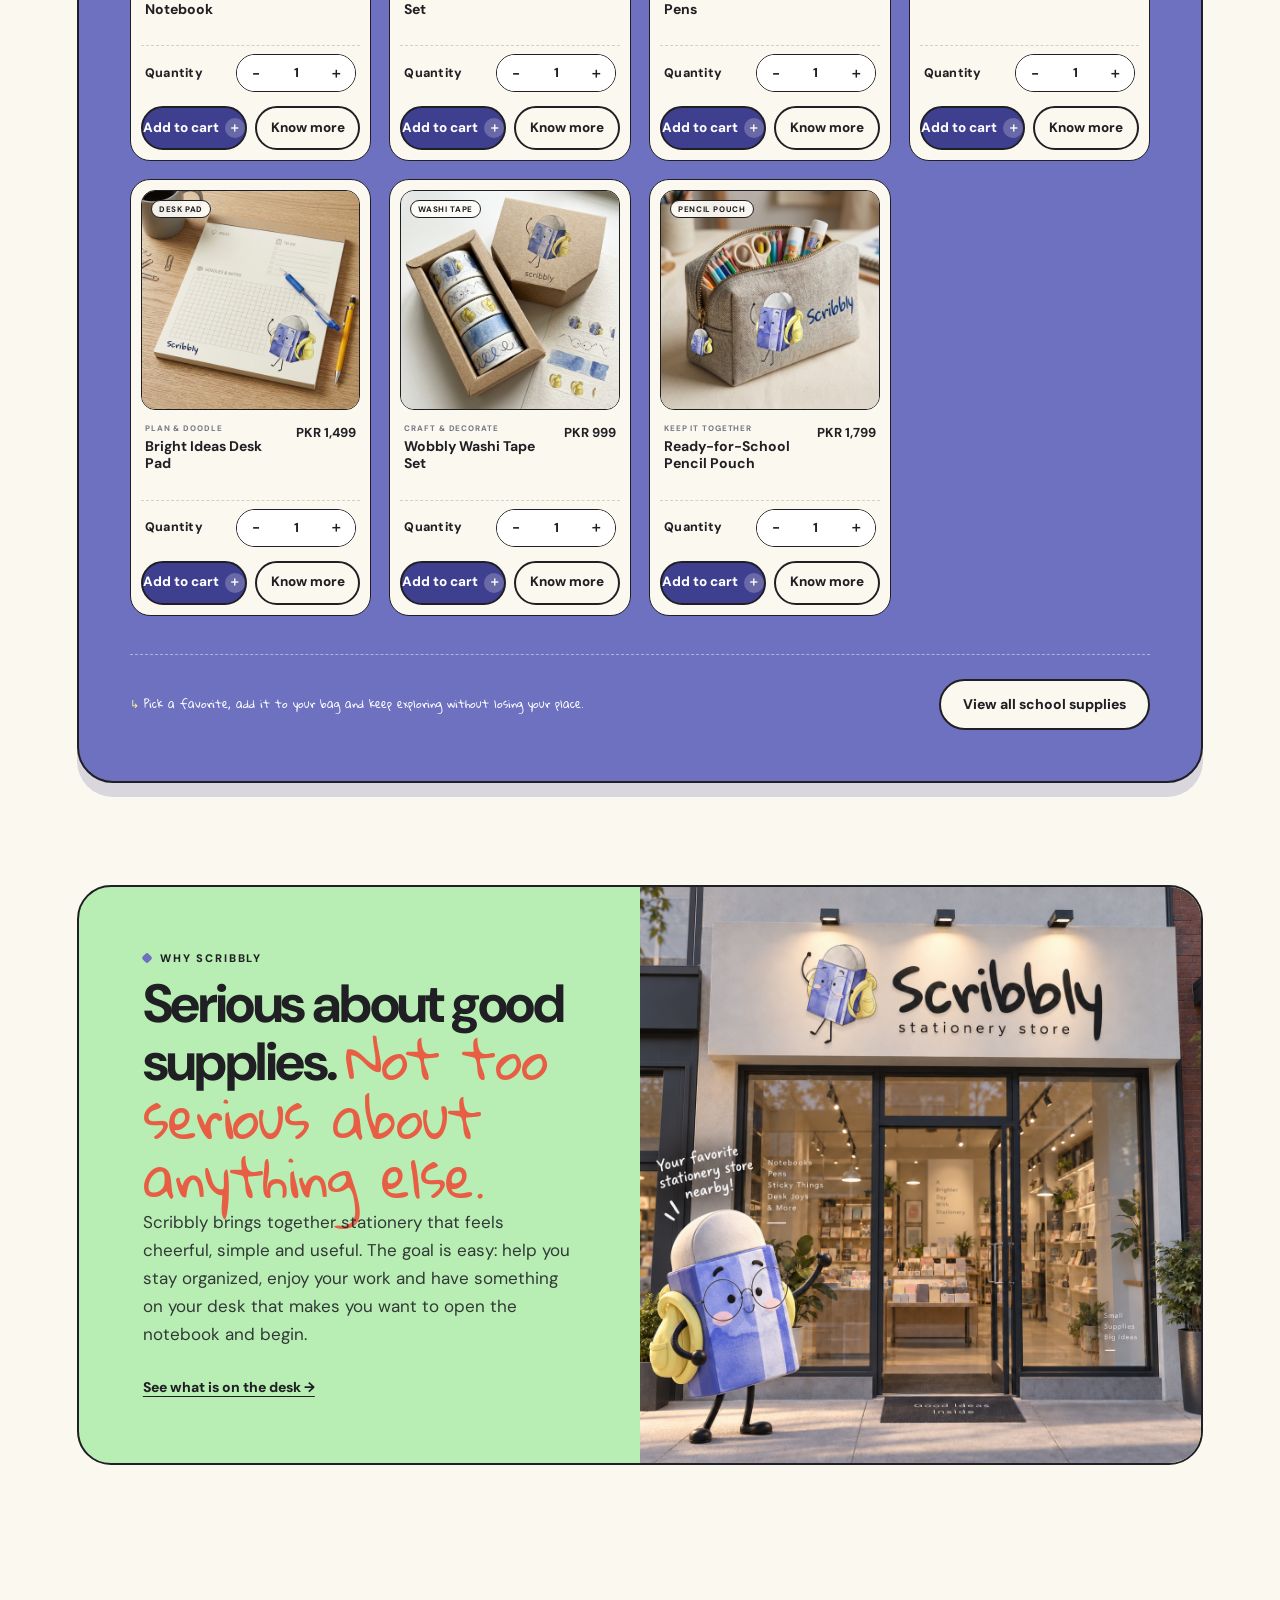
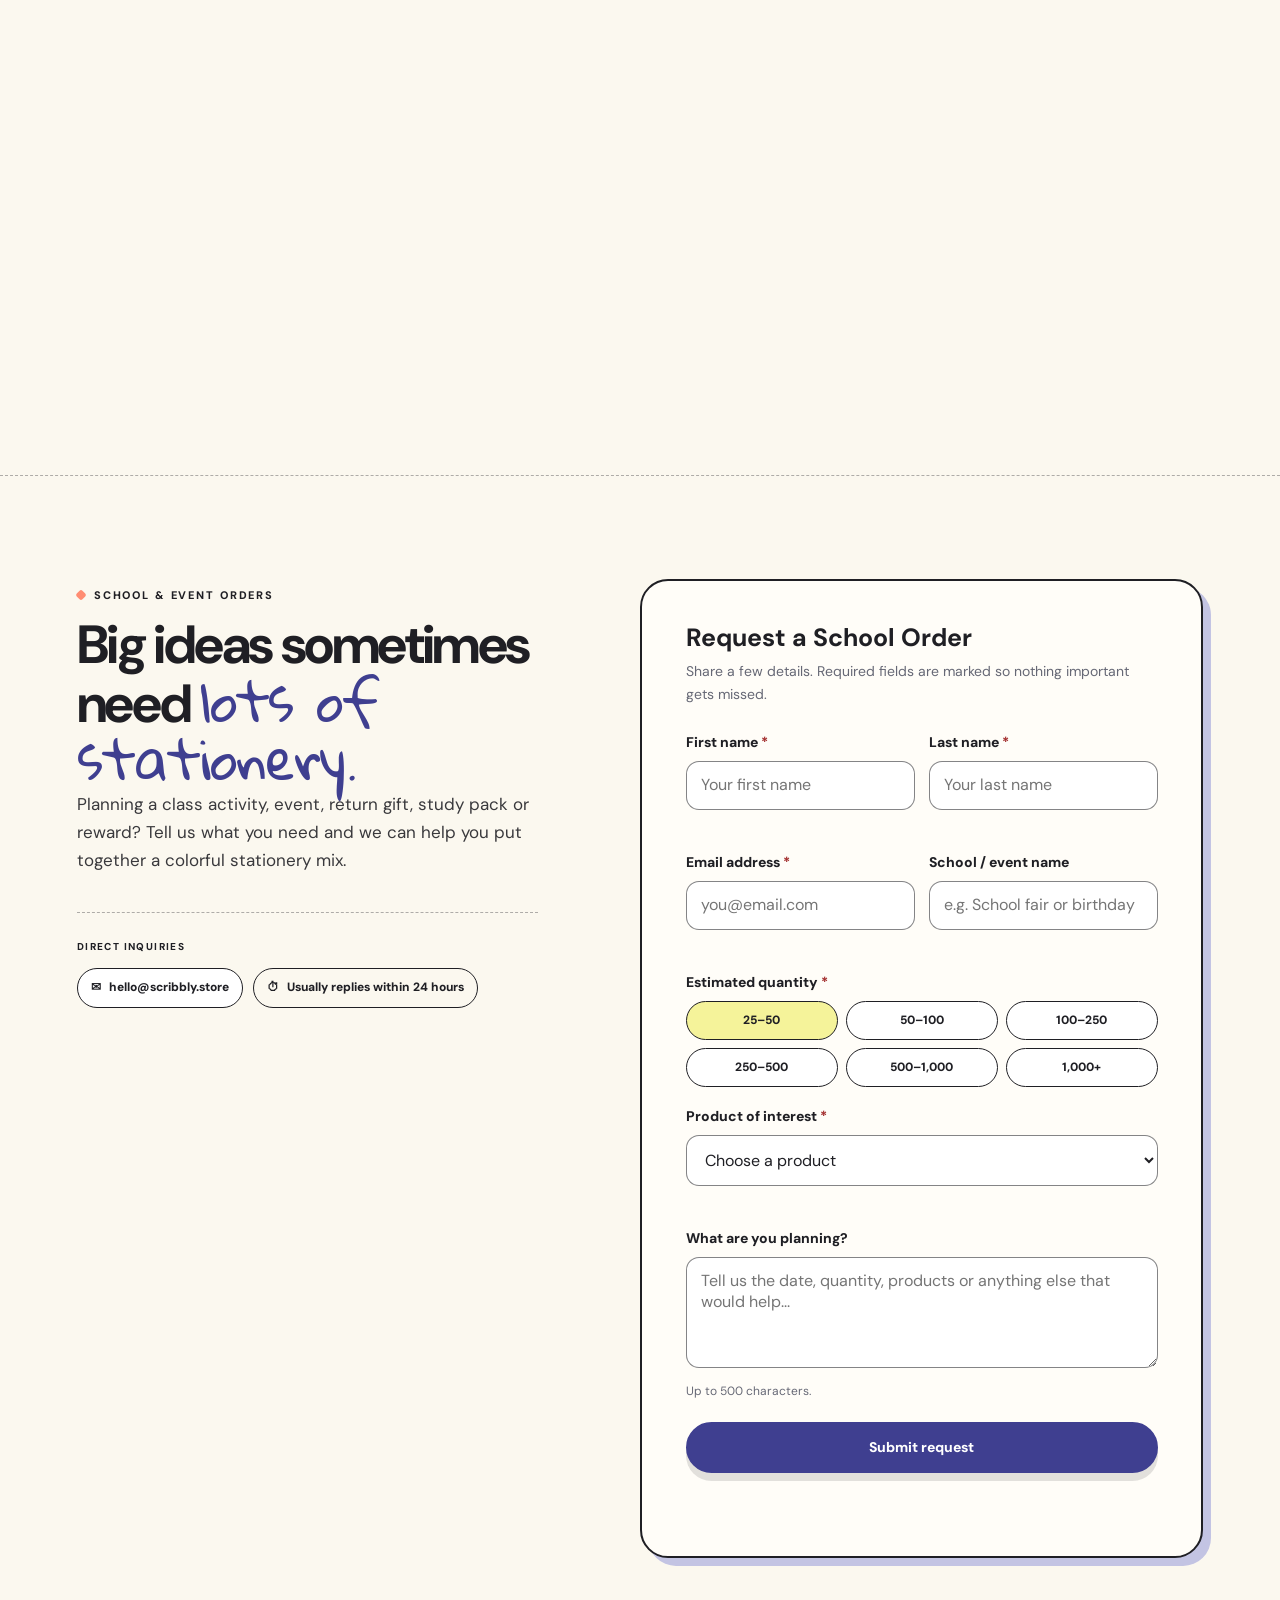
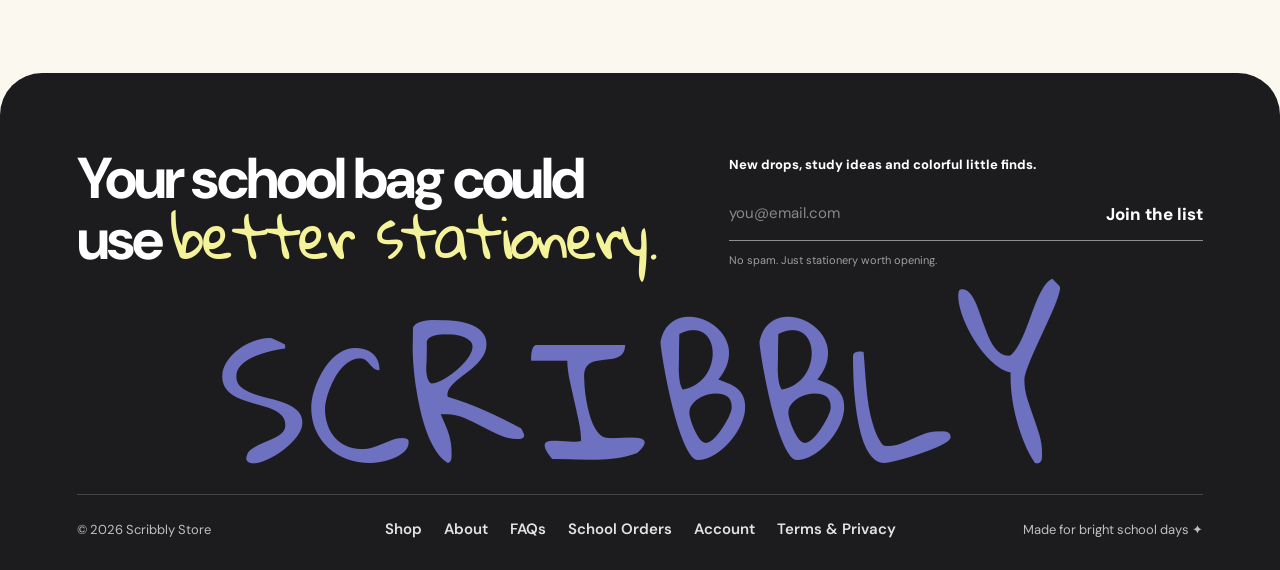
==== commit f54a4416: "commit" ====
--- a/index.html
+++ b/index.html
@@ -1,381 +1,405 @@
 <!DOCTYPE html>
 <html lang="en">
+
 <head>
-  <meta charset="UTF-8" />
-  <meta name="viewport" content="width=device-width, initial-scale=1.0" />
-  <meta name="theme-color" content="#5C64B9" />
-  <meta name="description" content="Scribbly — playful stationery for notes, plans, doodles and everyday ideas." />
-  <title>Scribbly — Stationery for ideas that move</title>
+  <meta charset="UTF-8">
+  <meta name="viewport" content="width=device-width, initial-scale=1.0">
+  <meta name="theme-color" content="#6d71bf">
+  <link rel="icon" type="image/png" href="img/favicon.png">
+  <link rel="shortcut icon" href="favicon.ico">
   <link rel="preconnect" href="https://fonts.googleapis.com">
   <link rel="preconnect" href="https://fonts.gstatic.com" crossorigin>
-  <link href="https://fonts.googleapis.com/css2?family=DM+Sans:wght@400;500;600;700&family=Gloria+Hallelujah&display=swap" rel="stylesheet">
-  <link rel="stylesheet" href="styles.css" />
+  <link
+    href="https://fonts.googleapis.com/css2?family=DM+Sans:wght@400;500;600;700;800&family=Gloria+Hallelujah&display=swap"
+    rel="stylesheet">
+  <link rel="stylesheet" href="styles.css">
+  <meta name="description"
+    content="Scribbly brings colorful notebooks, pens, sticky notes and school-day essentials that make learning, organizing and creating more fun.">
+  <title>Scribbly — Bright Stationery for School Days</title>
 </head>
+
 <body>
   <div class="grain" aria-hidden="true"></div>
-
-  <div class="announcement">✦ FREE SHIPPING ON ORDERS OVER $35 <span>•</span> NEW DOODLE DROP IS LIVE <span>•</span> MADE FOR MESSY IDEAS ✦</div>
-
+  <a class="skip-link" href="#mainContent">Skip to main content</a>
+  <div class="announcement">✦ FREE SHIPPING ON ORDERS OVER PKR 4,999 <span>•</span> COLORFUL SCHOOL-DAY FAVORITES
+    <span>•</span> MADE FOR BRIGHT IDEAS ✦</div>
   <header class="site-header">
-    <a class="brand" href="index.html" aria-label="Scribbly home">
-      <img src="img/logo.PNG" alt="Scribbly - Stationary Store" class="brand-logo" />
-    </a>
-    <nav class="main-nav" aria-label="Primary navigation">
-      <a class="active" href="#home">Home</a>
-      <a href="#products">Products</a>
-      <a href="#about">About</a>
-      <a href="#faq">FAQs</a>
-      <a href="#bulk">Bulk Orders</a>
-      <a href="#contact">Contact</a>
-    </nav>
+    <a class="brand" href="index.html" aria-label="Scribbly home"><img src="img/logo-header.png"
+        alt="Scribbly stationery store" class="brand-logo"></a>
+    <nav class="main-nav" id="mainNav" aria-label="Primary navigation"><a class="active" aria-current="page"
+        href="index.html">Home</a><a href="products.html">Products</a><a href="index.html#about">About</a><a
+        href="index.html#faq">FAQs</a><a href="index.html#bulk">School Orders</a></nav>
     <div class="header-actions">
-      <button class="icon-btn" id="searchBtn" aria-label="Search products">
-        <svg viewBox="0 0 24 24"><circle cx="11" cy="11" r="6"></circle><path d="m16 16 4 4"></path></svg>
-      </button>
-      <button class="icon-btn bag-btn" aria-label="Shopping bag">
-        <svg viewBox="0 0 24 24"><path d="M5 8h14l-1 12H6L5 8Z"></path><path d="M9 9V6a3 3 0 0 1 6 0v3"></path></svg>
-        <span id="bagCount">0</span>
-      </button>
-      <a class="login-link" href="login.html">Log in</a>
-      <a class="btn btn-dark btn-small" href="signup.html">Sign up</a>
+      <button class="icon-btn header-search" data-search-open aria-label="Search products"><svg viewBox="0 0 24 24"
+          aria-hidden="true">
+          <circle cx="11" cy="11" r="6"></circle>
+          <path d="m16 16 4 4"></path>
+        </svg></button>
+      <a class="icon-btn bag-btn header-bag" href="cart.html" aria-label="Open shopping bag"><svg viewBox="0 0 24 24"
+          aria-hidden="true">
+          <path d="M5 8h14l-1 12H6L5 8Z"></path>
+          <path d="M9 9V6a3 3 0 0 1 6 0v3"></path>
+        </svg><span data-bag-count>0</span></a>
+      <a class="login-link" href="login.html" data-auth="guest">Log in</a>
+      <a class="btn btn-dark btn-small" href="signup.html" data-auth="guest">Sign up</a>
+      <a class="login-link member-link" href="dashboard.html" data-auth="member" hidden>Dashboard</a>
+      <button class="btn btn-dark btn-small logout-btn" type="button" data-auth="member" data-logout hidden>Log
+        out</button>
     </div>
-    <button class="menu-toggle" id="menuToggle" aria-label="Open menu"><span></span><span></span></button>
+    <button class="menu-toggle" type="button" data-menu-toggle aria-label="Open navigation" aria-controls="mainNav"
+      aria-expanded="false"><span></span><span></span></button>
   </header>
-
-  <main>
+  <main id="mainContent">
     <section class="hero section-pad" id="home">
       <div class="hero-copy reveal">
-        <div class="eyebrow"><span class="dot"></span> STATIONERY FOR BUSY BRAINS</div>
-        <h1>Make room for<br><span class="scribble-word">bright ideas</span>.</h1>
-        <p>Notebooks, pens, sticky things and tiny desk joys — designed to make planning feel a little less serious.</p>
-        <div class="hero-actions">
-          <a class="btn btn-dark magnetic" href="#products">Shop the drop</a>
-          <a class="text-link" href="#about">Why Scribbly?</a>
-        </div>
-        <div class="hero-note">
-          <span class="mini-star">✦</span>
-          <div><b>Small things. Big brain energy.</b><small>Made to be used, doodled on, folded, loved and probably coffee-stained.</small></div>
-        </div>
-      </div>
-
-      <div class="hero-art reveal" aria-label="Playful Scribbly stationery character illustration">
-        <div class="sticker sticker-green">made for<br><b>your brain</b></div>
-        <div class="spark s1">✦</div><div class="spark s2">✦</div>
-        <div class="flower flower-orange"><i></i><i></i><i></i><i></i><i></i><b></b></div>
+        <div class="eyebrow"><span class="dot"></span> LITTLE SUPPLIES. BIG IDEAS.</div>
+        <h1>Fill your school day with <span class="scribble-word">color, ideas & fun.</span></h1>
+        <p>Find notebooks for new ideas, pens for neat notes, sticky reminders, bright study tools and desk favorites
+          that make every page feel more exciting.</p>
+        <div class="hero-actions"><a class="btn btn-dark magnetic" href="products.html">Shop bright favorites</a><a
+            class="text-link" href="#about">Meet Scribbly</a></div>
+        <div class="hero-note"><span class="mini-star">✦</span>
+          <div><b>Easy to choose. Fun to use.</b><small>Made for notes, homework, doodles, projects, planning and all
+              the ideas in between.</small></div>
+        </div>
+      </div>
+      <div class="hero-art reveal" aria-label="Scribbly mascot with students outside school">
+        <div class="hero-img-container"><img src="img/right sdie image updated.jpg"
+            alt="Students outside school with the Scribbly mascot" class="hero-character-img"></div>
+        <div class="sticker sticker-green">made for<br><b>bright ideas</b></div>
+        <div class="spark s1">✦</div>
+        <div class="spark s2">✦</div>
         <div class="wiggle wiggle-yellow">〰〰</div>
-        <div class="sticky sticky-one">remember:<br><b>good ideas<br>start messy</b></div>
-        <div class="hero-img-container">
-          <img src="img/right sdie image updated.jpg" alt="Children with Scribbly Character on their way to school" class="hero-character-img" />
-        </div>
-        <div class="hand-note">your desk called.<br>it wants more color</div>
+        <div class="hand-note">your ideas deserve<br>a little color</div>
       </div>
     </section>
-
     <div class="marquee" aria-hidden="true">
-      <div class="marquee-track">
-        <span>NOTEBOOKS ✦</span>
-        <span>STICKY NOTES ☻</span>
-        <span>GEL PENS 〰</span>
-        <span>DESK JOYS ✎</span>
-        <span>PLANNERS ★</span>
-        <span>WASHI TAPE ✂</span>
-        <span>DOODLE PADS ✿</span>
-        <span>HIGH-LIGHTERS ☼</span>
-        <span>NOTEBOOKS ✦</span>
-        <span>STICKY NOTES ☻</span>
-        <span>GEL PENS 〰</span>
-        <span>DESK JOYS ✎</span>
-        <span>PLANNERS ★</span>
-        <span>WASHI TAPE ✂</span>
-        <span>DOODLE PADS ✿</span>
-        <span>HIGH-LIGHTERS ☼</span>
-        <span>NOTEBOOKS ✦</span>
-        <span>STICKY NOTES ☻</span>
-        <span>GEL PENS 〰</span>
-        <span>DESK JOYS ✎</span>
-        <span>PLANNERS ★</span>
-        <span>WASHI TAPE ✂</span>
-        <span>DOODLE PADS ✿</span>
-        <span>HIGH-LIGHTERS ☼</span>
-        <span>NOTEBOOKS ✦</span>
-        <span>STICKY NOTES ☻</span>
-        <span>GEL PENS 〰</span>
-        <span>DESK JOYS ✎</span>
-        <span>PLANNERS ★</span>
-        <span>WASHI TAPE ✂</span>
-        <span>DOODLE PADS ✿</span>
-        <span>HIGH-LIGHTERS ☼</span>
-      </div>
+      <div class="marquee-track"><span>NOTEBOOKS ✦</span><span>STICKY NOTES ☻</span><span>GEL PENS 〰</span><span>DESK
+          PADS ✎</span><span>PENCIL POUCHES ★</span><span>WASHI TAPES ✿</span><span>HIGHLIGHTERS ☼</span><span>NOTEBOOKS
+          ✦</span><span>STICKY NOTES ☻</span><span>GEL PENS 〰</span><span>DESK PADS ✎</span><span>PENCIL POUCHES
+          ★</span><span>WASHI TAPES ✿</span><span>HIGHLIGHTERS ☼</span></div>
     </div>
-
     <section class="products-section section-pad" id="products">
       <div class="products-card reveal">
         <div class="section-heading">
-        <div>
-          <span class="eyebrow"><span class="dot orange"></span> CURRENT OBSESSIONS</span>
-          <h2>Desk stuff worth<br><span class="scribble-underline">getting distracted by</span>.</h2>
-        </div>
-        <p>Useful enough for Monday. Fun enough for every other day.</p>
-      </div>
-
-      <div class="product-grid">
-        <article class="product-card reveal tilt-card" data-product="Cloud Nine Notebook">
-          <div class="product-art product-lilac">
-            <span class="badge">BESTSELLER</span>
-            <div class="book book-lilac"><div class="book-wire"></div><b>brain<br>dump</b><small>no judgement zone</small></div>
-            <div class="orbit">✦</div>
-          </div>
-          <div class="product-info"><div><small>NOTEBOOKS</small><h3>Cloud Nine Notebook</h3></div><b>$14</b></div>
-          <button class="add-btn">Add to bag <span>＋</span></button>
-        </article>
-
-        <article class="product-card reveal tilt-card" data-product="Tiny Triumphs Sticky Set">
-          <div class="product-art product-green">
-            <span class="badge">NEW</span>
-            <div class="sticky-stack"><i>do it<br>later-ish</i><i>tiny win!</i><i>important<br>maybe</i></div>
-            <div class="smile">☻</div>
-          </div>
-          <div class="product-info"><div><small>PAPER GOODS</small><h3>Tiny Triumphs Sticky Set</h3></div><b>$9</b></div>
-          <button class="add-btn">Add to bag <span>＋</span></button>
-        </article>
-
-        <article class="product-card reveal tilt-card" data-product="Doodle Juice Gel Pens">
-          <div class="product-art product-yellow">
-            <span class="badge">5 PACK</span>
-            <div class="pen-set"><i></i><i></i><i></i><i></i><i></i></div>
-            <div class="pen-scribble">write it ↓</div>
-          </div>
-          <div class="product-info"><div><small>WRITING</small><h3>Doodle Juice Gel Pens</h3></div><b>$12</b></div>
-          <button class="add-btn">Add to bag <span>＋</span></button>
-        </article>
-
-        <article class="product-card reveal tilt-card" data-product="Do The Thing Planner">
-          <div class="product-art product-blue">
-            <span class="badge">POPULAR</span>
-            <div class="planner"><span>MON</span><b>DO THE<br>THING.</b><small>(or move it to tuesday)</small></div>
-            <div class="flower mini-flower"><i></i><i></i><i></i><i></i><i></i><b></b></div>
-          </div>
-          <div class="product-info"><div><small>PLANNERS</small><h3>Do The Thing Planner</h3></div><b>$18</b></div>
-          <button class="add-btn">Add to bag <span>＋</span></button>
-        </article>
-
-        <article class="product-card reveal tilt-card" data-product="Highlighter Juice Trio">
-          <div class="product-art product-orange">
-            <span class="badge">CHONKY</span>
-            <div class="highlighter-trio"><i></i><i></i><i></i></div>
-          </div>
-          <div class="product-info"><div><small>DESK TOOLS</small><h3>Highlighter Juice Trio</h3></div><b>$11</b></div>
-          <button class="add-btn">Add to bag <span>＋</span></button>
-        </article>
-
-        <article class="product-card reveal tilt-card" data-product="Brain Dump Desk Pad">
-          <div class="product-art product-mint">
-            <span class="badge">LIMITED</span>
-            <div class="desk-pad-art">
-              <div class="desk-pad-header"><span>DAILY CHAOS GRID</span><span>50 SHEETS</span></div>
-              <div class="desk-pad-grid"><span>priority: 1</span><span>snack time</span><span>idea spark</span><span>doodle zone</span></div>
-              <div class="desk-pad-footer">✦ tear & repeat</div>
-            </div>
-          </div>
-          <div class="product-info"><div><small>DESK MATS</small><h3>Brain Dump Desk Pad</h3></div><b>$22</b></div>
-          <button class="add-btn">Add to bag <span>＋</span></button>
-        </article>
-
-        <article class="product-card reveal tilt-card" data-product="Wobbly Washi Tape Set">
-          <div class="product-art product-rose">
-            <span class="badge">STAFF PICK</span>
-            <div class="washi-stack">
-              <div class="washi-roll w1">〰 squiggle</div>
-              <div class="washi-roll w2">✦ starry</div>
-              <div class="washi-roll w3">☻ smileys</div>
-            </div>
-          </div>
-          <div class="product-info"><div><small>ACCESSORIES</small><h3>Wobbly Washi Tape Set</h3></div><b>$8</b></div>
-          <button class="add-btn">Add to bag <span>＋</span></button>
-        </article>
-
-        <article class="product-card reveal tilt-card" data-product="Chaos Organizer Pouch">
-          <div class="product-art product-cyan">
-            <span class="badge">NEW DROP</span>
-            <div class="pouch-art">
-              <div class="pouch-peep"></div>
-              <div class="pouch-zip"><div class="pouch-pull"></div></div>
-              <div class="pouch-patch">✦ Scribbly Pouch</div>
-            </div>
-          </div>
-          <div class="product-info"><div><small>STORAGE</small><h3>Chaos Organizer Pouch</h3></div><b>$16</b></div>
-          <button class="add-btn">Add to bag <span>＋</span></button>
-        </article>
-      </div>
-
-      <div class="product-footer">
-        <p><span>↳</span> New drops arrive in small batches because too much choice is a choice.</p>
-        <button class="btn btn-light">View all goodies</button>
-      </div>
-    </div>
-  </section>
-
+          <div><span class="eyebrow"><span class="dot orange"></span> SCHOOL-DAY FAVORITES</span>
+            <h2>Useful stuff that makes <span class="scribble-underline">your desk feel happier.</span></h2>
+          </div>
+          <p>Colorful picks for writing, planning, drawing, organizing and getting things done without making school
+            feel boring.</p>
+        </div>
+        <div class="product-grid">
+          <article class="product-card reveal" data-product-id="cloud-nine-notebook"
+            data-product-name="Cloud Nine Notebook" data-category="notebook">
+            <a class="product-media" href="product.html?id=cloud-nine-notebook"
+              aria-label="View Cloud Nine Notebook"><span class="badge">NOTEBOOK</span><img src="img/notebook.jpg"
+                alt="Cloud Nine Notebook" class="product-image"></a>
+            <div class="product-info">
+              <div><small>DAILY NOTES</small>
+                <h3><a href="product.html?id=cloud-nine-notebook">Cloud Nine Notebook</a></h3>
+              </div><b>PKR 1,699</b>
+            </div>
+            <div class="card-qty-row">
+              <span class="card-qty-label">Quantity</span>
+              <div class="quantity-control card-qty-control">
+                <button type="button" data-card-qty-minus aria-label="Decrease quantity">−</button>
+                <output data-card-qty aria-live="polite">1</output>
+                <button type="button" data-card-qty-plus aria-label="Increase quantity">＋</button>
+              </div>
+            </div>
+            <div class="product-actions">
+              <button class="add-btn" type="button" data-add-to-cart="cloud-nine-notebook"><span>Add to cart</span><strong aria-hidden="true">＋</strong></button>
+              <a class="know-more-btn" href="product.html?id=cloud-nine-notebook"><span>Know more</span></a>
+            </div>
+          </article>
+          <article class="product-card reveal" data-product-id="tiny-triumphs-sticky-set"
+            data-product-name="Tiny Triumphs Sticky Set" data-category="sticky-notes">
+            <a class="product-media" href="product.html?id=tiny-triumphs-sticky-set"
+              aria-label="View Tiny Triumphs Sticky Set"><span class="badge">STICKY NOTES</span><img
+                src="img/sticky set.png" alt="Tiny Triumphs Sticky Set" class="product-image"></a>
+            <div class="product-info">
+              <div><small>QUICK REMINDERS</small>
+                <h3><a href="product.html?id=tiny-triumphs-sticky-set">Tiny Triumphs Sticky Set</a></h3>
+              </div><b>PKR 799</b>
+            </div>
+            <div class="card-qty-row">
+              <span class="card-qty-label">Quantity</span>
+              <div class="quantity-control card-qty-control">
+                <button type="button" data-card-qty-minus aria-label="Decrease quantity">−</button>
+                <output data-card-qty aria-live="polite">1</output>
+                <button type="button" data-card-qty-plus aria-label="Increase quantity">＋</button>
+              </div>
+            </div>
+            <div class="product-actions">
+              <button class="add-btn" type="button" data-add-to-cart="tiny-triumphs-sticky-set"><span>Add to cart</span><strong aria-hidden="true">＋</strong></button>
+              <a class="know-more-btn" href="product.html?id=tiny-triumphs-sticky-set"><span>Know more</span></a>
+            </div>
+          </article>
+          <article class="product-card reveal" data-product-id="doodle-juice-gel-pens"
+            data-product-name="Doodle Juice Gel Pens" data-category="gel-pens">
+            <a class="product-media" href="product.html?id=doodle-juice-gel-pens"
+              aria-label="View Doodle Juice Gel Pens"><span class="badge">GEL PENS</span><img src="img/gel pens.png"
+                alt="Doodle Juice Gel Pens" class="product-image"></a>
+            <div class="product-info">
+              <div><small>WRITE & DRAW</small>
+                <h3><a href="product.html?id=doodle-juice-gel-pens">Doodle Juice Gel Pens</a></h3>
+              </div><b>PKR 1,299</b>
+            </div>
+            <div class="card-qty-row">
+              <span class="card-qty-label">Quantity</span>
+              <div class="quantity-control card-qty-control">
+                <button type="button" data-card-qty-minus aria-label="Decrease quantity">−</button>
+                <output data-card-qty aria-live="polite">1</output>
+                <button type="button" data-card-qty-plus aria-label="Increase quantity">＋</button>
+              </div>
+            </div>
+            <div class="product-actions">
+              <button class="add-btn" type="button" data-add-to-cart="doodle-juice-gel-pens"><span>Add to cart</span><strong aria-hidden="true">＋</strong></button>
+              <a class="know-more-btn" href="product.html?id=doodle-juice-gel-pens"><span>Know more</span></a>
+            </div>
+          </article>
+          <article class="product-card reveal" data-product-id="highlighter-juice-trio"
+            data-product-name="Highlighter Juice Trio" data-category="highlighters">
+            <a class="product-media" href="product.html?id=highlighter-juice-trio"
+              aria-label="View Highlighter Juice Trio"><span class="badge">HIGHLIGHTERS</span><img
+                src="img/highlighters.png" alt="Highlighter Juice Trio" class="product-image"></a>
+            <div class="product-info">
+              <div><small>STUDY COLORS</small>
+                <h3><a href="product.html?id=highlighter-juice-trio">Highlighter Juice Trio</a></h3>
+              </div><b>PKR 899</b>
+            </div>
+            <div class="card-qty-row">
+              <span class="card-qty-label">Quantity</span>
+              <div class="quantity-control card-qty-control">
+                <button type="button" data-card-qty-minus aria-label="Decrease quantity">−</button>
+                <output data-card-qty aria-live="polite">1</output>
+                <button type="button" data-card-qty-plus aria-label="Increase quantity">＋</button>
+              </div>
+            </div>
+            <div class="product-actions">
+              <button class="add-btn" type="button" data-add-to-cart="highlighter-juice-trio"><span>Add to cart</span><strong aria-hidden="true">＋</strong></button>
+              <a class="know-more-btn" href="product.html?id=highlighter-juice-trio"><span>Know more</span></a>
+            </div>
+          </article>
+          <article class="product-card reveal" data-product-id="bright-ideas-desk-pad"
+            data-product-name="Bright Ideas Desk Pad" data-category="desk-pad">
+            <a class="product-media" href="product.html?id=bright-ideas-desk-pad"
+              aria-label="View Bright Ideas Desk Pad"><span class="badge">DESK PAD</span><img src="img/pad.png"
+                alt="Bright Ideas Desk Pad" class="product-image"></a>
+            <div class="product-info">
+              <div><small>PLAN & DOODLE</small>
+                <h3><a href="product.html?id=bright-ideas-desk-pad">Bright Ideas Desk Pad</a></h3>
+              </div><b>PKR 1,499</b>
+            </div>
+            <div class="card-qty-row">
+              <span class="card-qty-label">Quantity</span>
+              <div class="quantity-control card-qty-control">
+                <button type="button" data-card-qty-minus aria-label="Decrease quantity">−</button>
+                <output data-card-qty aria-live="polite">1</output>
+                <button type="button" data-card-qty-plus aria-label="Increase quantity">＋</button>
+              </div>
+            </div>
+            <div class="product-actions">
+              <button class="add-btn" type="button" data-add-to-cart="bright-ideas-desk-pad"><span>Add to cart</span><strong aria-hidden="true">＋</strong></button>
+              <a class="know-more-btn" href="product.html?id=bright-ideas-desk-pad"><span>Know more</span></a>
+            </div>
+          </article>
+          <article class="product-card reveal" data-product-id="wobbly-washi-tape-set"
+            data-product-name="Wobbly Washi Tape Set" data-category="washi-tape">
+            <a class="product-media" href="product.html?id=wobbly-washi-tape-set"
+              aria-label="View Wobbly Washi Tape Set"><span class="badge">WASHI TAPE</span><img src="img/tape sets.png"
+                alt="Wobbly Washi Tape Set" class="product-image"></a>
+            <div class="product-info">
+              <div><small>CRAFT & DECORATE</small>
+                <h3><a href="product.html?id=wobbly-washi-tape-set">Wobbly Washi Tape Set</a></h3>
+              </div><b>PKR 999</b>
+            </div>
+            <div class="card-qty-row">
+              <span class="card-qty-label">Quantity</span>
+              <div class="quantity-control card-qty-control">
+                <button type="button" data-card-qty-minus aria-label="Decrease quantity">−</button>
+                <output data-card-qty aria-live="polite">1</output>
+                <button type="button" data-card-qty-plus aria-label="Increase quantity">＋</button>
+              </div>
+            </div>
+            <div class="product-actions">
+              <button class="add-btn" type="button" data-add-to-cart="wobbly-washi-tape-set"><span>Add to cart</span><strong aria-hidden="true">＋</strong></button>
+              <a class="know-more-btn" href="product.html?id=wobbly-washi-tape-set"><span>Know more</span></a>
+            </div>
+          </article>
+          <article class="product-card reveal" data-product-id="ready-for-school-pencil-pouch"
+            data-product-name="Ready-for-School Pencil Pouch" data-category="pencil-pouch">
+            <a class="product-media" href="product.html?id=ready-for-school-pencil-pouch"
+              aria-label="View Ready-for-School Pencil Pouch"><span class="badge">PENCIL POUCH</span><img
+                src="img/pouch.png" alt="Ready-for-School Pencil Pouch" class="product-image"></a>
+            <div class="product-info">
+              <div><small>KEEP IT TOGETHER</small>
+                <h3><a href="product.html?id=ready-for-school-pencil-pouch">Ready-for-School Pencil Pouch</a></h3>
+              </div><b>PKR 1,799</b>
+            </div>
+            <div class="card-qty-row">
+              <span class="card-qty-label">Quantity</span>
+              <div class="quantity-control card-qty-control">
+                <button type="button" data-card-qty-minus aria-label="Decrease quantity">−</button>
+                <output data-card-qty aria-live="polite">1</output>
+                <button type="button" data-card-qty-plus aria-label="Increase quantity">＋</button>
+              </div>
+            </div>
+            <div class="product-actions">
+              <button class="add-btn" type="button" data-add-to-cart="ready-for-school-pencil-pouch"><span>Add to cart</span><strong aria-hidden="true">＋</strong></button>
+              <a class="know-more-btn" href="product.html?id=ready-for-school-pencil-pouch"><span>Know more</span></a>
+            </div>
+          </article>
+        </div>
+        <div class="product-footer">
+          <p><span>↳</span> Pick a favorite, add it to your bag and keep exploring without losing your place.</p><a
+            class="btn btn-cream" href="products.html">View all school supplies</a>
+        </div>
+      </div>
+    </section>
     <section class="about section-pad" id="about">
       <div class="about-card reveal">
-        <div class="about-copy">
-          <span class="eyebrow"><span class="dot"></span> THE SCRIBBLY STORY</span>
-          <h2>Serious about<br><span class="scribble-word orange-text">not being too serious.</span></h2>
-          <p>Scribbly started with one simple thought: stationery can be useful without looking like office furniture. So we make desk essentials with personality — bold shapes, cheerful colors and just enough weirdness.</p>
-          <a class="text-link" href="#faq">More about our stuff</a>
-          <div class="about-stats">
-            <div><b>24k+</b><span>happy desks</span></div>
-            <div><b>4.9/5</b><span>average rating</span></div>
-            <div><b>100%</b><span>idea-friendly</span></div>
-          </div>
-        </div>
-        <div class="about-visual">
-          <div class="polaroid p1"><div class="photo photo-1"><span>✎</span></div><small>packing tiny joys</small></div>
-          <div class="polaroid p2"><div class="photo photo-2"><span>★</span></div><small>the scribbly desk</small></div>
-          <div class="big-flower flower-orange"><i></i><i></i><i></i><i></i><i></i><b></b></div>
-          <div class="arrow-note">made with<br>happy chaos ↘</div>
-        </div>
+        <div class="about-copy"><span class="eyebrow"><span class="dot"></span> WHY SCRIBBLY</span>
+          <h2>Serious about good supplies. <span class="scribble-word orange-text">Not too serious about anything else.</span></h2>
+          <p>Scribbly brings together stationery that feels cheerful, simple and useful. The goal is easy: help you stay
+            organized, enjoy your work and have something on your desk that makes you want to open the notebook and
+            begin.</p><a class="text-link" href="products.html">See what is on the desk →</a>
+        </div>
+        <div class="about-visual"><img src="img/about image right side.png"
+            alt="Scribbly stationery store with mascot outside" class="about-image"></div>
       </div>
     </section>
-
     <section class="faq section-pad" id="faq">
-      <div class="faq-intro reveal">
-        <span class="eyebrow"><span class="dot orange"></span> ASK AWAY</span>
-        <h2>Questions,<br><span class="scribble-underline">scribbles & answers.</span></h2>
-        <p>Still wondering something? Send us a note. We love notes. Obviously.</p>
-        <a class="btn btn-dark" href="mailto:hello@scribbly.store">hello@scribbly.store</a>
-        <div class="faq-doodle">?</div>
+      <div class="faq-intro reveal"><span class="eyebrow"><span class="dot orange"></span> ASK AWAY</span>
+        <h2>Questions, <span class="scribble-underline">scribbles & answers.</span></h2>
+        <p>Need a quick answer before you choose your stationery? Start here, or send us a message if you need more
+          help.</p><a class="btn btn-dark" href="mailto:hello@scribbly.store">Ask Scribbly</a>
       </div>
       <div class="faq-list reveal">
-        <article class="faq-item open">
-          <button><span>01</span><b>Where does Scribbly ship?</b><i>−</i></button>
-          <div class="faq-answer"><p>We currently ship across the US, with international shipping coming soon. Shipping options and estimated delivery times appear at checkout.</p></div>
+        <article class="faq-item open"><button type="button" aria-expanded="true"><span>01</span><b>Do you deliver
+              across Pakistan?</b><i>−</i></button>
+          <div class="faq-answer">
+            <p>Yes. We deliver to major cities and many other areas across Pakistan. Delivery charges and estimated
+              timing are shown before an order is confirmed.</p>
+          </div>
         </article>
-        <article class="faq-item">
-          <button><span>02</span><b>Are your notebooks fountain-pen friendly?</b><i>＋</i></button>
-          <div class="faq-answer"><p>Most Scribbly notebooks use smooth, sturdy paper that behaves nicely with gel pens, markers and everyday fountain pens.</p></div>
+        <article class="faq-item"><button type="button" aria-expanded="false"><span>02</span><b>Are these supplies easy
+              to use every day?</b><i>＋</i></button>
+          <div class="faq-answer">
+            <p>Yes. They are picked for everyday writing, homework, projects, drawing, planning and organizing, with
+              simple designs that are easy to understand.</p>
+          </div>
         </article>
-        <article class="faq-item">
-          <button><span>03</span><b>Can I send Scribbly as a gift?</b><i>＋</i></button>
-          <div class="faq-answer"><p>Absolutely. Add a gift note at checkout and we’ll make the package feel extra special — with no price slip inside.</p></div>
+        <article class="faq-item"><button type="button" aria-expanded="false"><span>03</span><b>Can I send Scribbly as a
+              gift?</b><i>＋</i></button>
+          <div class="faq-answer">
+            <p>Yes. Scribbly works well as a birthday, reward or school-day surprise. A short note can make it feel even
+              more special.</p>
+          </div>
         </article>
-        <article class="faq-item">
-          <button><span>04</span><b>What if I change my mind?</b><i>＋</i></button>
-          <div class="faq-answer"><p>Unused items can be returned within 30 days of delivery. Send us a note and we’ll help make it painless.</p></div>
+        <article class="faq-item"><button type="button" aria-expanded="false"><span>04</span><b>What if something
+              arrives damaged?</b><i>＋</i></button>
+          <div class="faq-answer">
+            <p>Send us your order details and a clear photo. We will explain the next step clearly so you are never left
+              wondering what to do.</p>
+          </div>
         </article>
       </div>
     </section>
-
-    <!-- Bulk Orders & Contact Section -->
     <section class="bulk-section section-pad" id="bulk">
       <div class="bulk-wrap reveal">
-        <div class="bulk-info">
-          <span class="eyebrow"><span class="dot orange"></span> BULK ORDERS & CORPORATE</span>
-          <h2>Big ideas need<br><span class="scribble-word">lots of stationery</span>.</h2>
-          <p>Planning team gifts, workshops, company retreats, wedding favors, or custom school merchandise? We provide volume discounts, custom branding, and personalized packaging for orders of 25+ items.</p>
-
-          <div class="direct-contact" id="contact">
-            <span class="direct-title">Direct Inquiries:</span>
-            <div class="contact-chips">
-              <a href="mailto:bulk@scribbly.store" class="contact-chip"><span>✉</span> bulk@scribbly.store</a>
-              <a href="tel:+15557274225" class="contact-chip"><span>☎</span> +1 (555) 727-4225</a>
-              <span class="contact-chip note"><span>⏱</span> Reply within 24 hours</span>
-            </div>
-          </div>
-        </div>
-
+        <div class="bulk-info"><span class="eyebrow"><span class="dot orange"></span> SCHOOL & EVENT ORDERS</span>
+          <h2>Big ideas sometimes need <span class="scribble-word">lots of stationery.</span></h2>
+          <p>Planning a class activity, event, return gift, study pack or reward? Tell us what you need and we can help
+            you put together a colorful stationery mix.</p>
+          <div class="direct-contact" id="contact"><span class="direct-title">Direct inquiries</span>
+            <div class="contact-chips"><a href="mailto:hello@scribbly.store" class="contact-chip"><span>✉</span>
+                hello@scribbly.store</a><span class="contact-chip note"><span>⏱</span> Usually replies within 24
+                hours</span></div>
+          </div>
+        </div>
         <div class="bulk-form-card">
           <div class="bulk-form-header">
-            <h3>Request a Bulk Quote</h3>
-            <p>Tell us what you need and we’ll reply with pricing and mockups.</p>
-          </div>
-          
-          <form class="bulk-form" id="bulkForm">
+            <h3>Request a School Order</h3>
+            <p>Share a few details. Required fields are marked so nothing important gets missed.</p>
+          </div>
+          <form class="bulk-form" id="bulkForm" novalidate>
             <div class="form-grid-2">
-              <div class="input-field">
-                <label>First name <span class="req">*</span></label>
-                <input type="text" id="bulkFirstName" placeholder="Enter your name" required>
-              </div>
-              <div class="input-field">
-                <label>Last name <span class="req">*</span></label>
-                <input type="text" id="bulkLastName" placeholder="Enter your last name" required>
-              </div>
-            </div>
-
+              <div class="input-field"><label for="bulkFirstName">First name <span class="req">*</span></label><input
+                  type="text" id="bulkFirstName" name="firstName" placeholder="Your first name"
+                  autocomplete="given-name" required><small class="field-error" data-error-for="bulkFirstName"></small>
+              </div>
+              <div class="input-field"><label for="bulkLastName">Last name <span class="req">*</span></label><input
+                  type="text" id="bulkLastName" name="lastName" placeholder="Your last name" autocomplete="family-name"
+                  required><small class="field-error" data-error-for="bulkLastName"></small></div>
+            </div>
             <div class="form-grid-2">
-              <div class="input-field">
-                <label>Work Email <span class="req">*</span></label>
-                <input type="email" id="bulkEmail" placeholder="you@company.com" required>
-              </div>
-              <div class="input-field">
-                <label>Company / Event name</label>
-                <input type="text" id="bulkCompany" placeholder="e.g. Acme Studio or Wedding">
-              </div>
-            </div>
-
-            <div class="input-field">
-              <label>Estimated Quantity <span class="req">*</span></label>
-              <div class="qty-pills" id="qtyPills">
-                <button type="button" class="qty-pill active" data-qty="25–50">25–50</button>
-                <button type="button" class="qty-pill" data-qty="50–100">50–100</button>
-                <button type="button" class="qty-pill" data-qty="100–250">100–250</button>
-                <button type="button" class="qty-pill" data-qty="250–500">250–500</button>
-                <button type="button" class="qty-pill" data-qty="500–1,000">500–1,000</button>
-                <button type="button" class="qty-pill" data-qty="1,000+">1,000+</button>
-              </div>
-            </div>
-
-            <div class="input-field">
-              <label>Product of Interest <span class="req">*</span></label>
-              <select id="bulkProduct" required>
-                <option value="Cloud Nine Notebooks">Cloud Nine Notebooks</option>
-                <option value="Doodle Juice Gel Pens">Doodle Juice Gel Pens</option>
-                <option value="Tiny Triumphs Sticky Sets">Tiny Triumphs Sticky Sets</option>
-                <option value="Do The Thing Planners">Do The Thing Planners</option>
-                <option value="Custom Mixed Gift Bundle">Custom Mixed Gift Bundle</option>
-              </select>
-            </div>
-
-            <div class="input-field">
-              <label>Project notes or timeline</label>
-              <textarea id="bulkNotes" rows="3" placeholder="Tell us about your deadline, custom logo requirements, or shipping needs..."></textarea>
-            </div>
-
-            <button type="submit" class="btn btn-cyan bulk-submit">
-              Submit Bulk Request
-            </button>
+              <div class="input-field"><label for="bulkEmail">Email address <span class="req">*</span></label><input
+                  type="email" id="bulkEmail" name="email" placeholder="you@email.com" autocomplete="email"
+                  required><small class="field-error" data-error-for="bulkEmail"></small></div>
+              <div class="input-field"><label for="bulkCompany">School / event name</label><input type="text"
+                  id="bulkCompany" name="company" placeholder="e.g. School fair or birthday"></div>
+            </div>
+            <div class="input-field"><label>Estimated quantity <span class="req">*</span></label>
+              <div class="qty-pills" id="qtyPills"><button type="button" class="qty-pill active" data-qty="25–50"
+                  aria-pressed="true">25–50</button><button type="button" class="qty-pill" data-qty="50–100"
+                  aria-pressed="false">50–100</button><button type="button" class="qty-pill" data-qty="100–250"
+                  aria-pressed="false">100–250</button><button type="button" class="qty-pill" data-qty="250–500"
+                  aria-pressed="false">250–500</button><button type="button" class="qty-pill" data-qty="500–1,000"
+                  aria-pressed="false">500–1,000</button><button type="button" class="qty-pill" data-qty="1,000+"
+                  aria-pressed="false">1,000+</button></div>
+            </div>
+            <div class="input-field"><label for="bulkProduct">Product of interest <span
+                  class="req">*</span></label><select id="bulkProduct" required>
+                <option value="">Choose a product</option>
+                <option>Cloud Nine Notebooks</option>
+                <option>Doodle Juice Gel Pens</option>
+                <option>Tiny Triumphs Sticky Sets</option>
+                <option>Highlighter Juice Trios</option>
+                <option>Mixed Stationery Bundle</option>
+              </select><small class="field-error" data-error-for="bulkProduct"></small></div>
+            <div class="input-field"><label for="bulkNotes">What are you planning?</label><textarea id="bulkNotes"
+                rows="4" maxlength="500"
+                placeholder="Tell us the date, quantity, products or anything else that would help..."></textarea><small
+                class="helper-text">Up to 500 characters.</small></div>
+            <button type="submit" class="btn btn-primary bulk-submit">Submit request</button>
+            <p class="form-status" data-bulk-status aria-live="polite"></p>
           </form>
         </div>
       </div>
     </section>
   </main>
-
   <footer class="site-footer">
     <div class="footer-top">
       <div class="footer-copy">
-        <div class="brand footer-brand"><span class="brand-mark">✎</span><span>scribbly</span></div>
-        <h2>Your inbox could use<br><span>better stationery.</span></h2>
-      </div>
-      <form class="newsletter" id="newsletterForm">
-        <label for="email">New drops, tiny ideas, zero boring emails.</label>
-        <div><input id="email" type="email" placeholder="you@email.com" required><button type="submit">Join the list</button></div>
-        <small id="newsletterMsg">No spam. We are too busy doodling.</small>
+        <h2>Your school bag could use <span>better stationery.</span></h2>
+      </div>
+      <form class="newsletter" data-newsletter-form novalidate>
+        <label for="footerEmail">New drops, study ideas and colorful little finds.</label>
+        <div><input id="footerEmail" name="email" type="email" placeholder="you@email.com" autocomplete="email"
+            required><button type="submit">Join the list</button></div>
+        <small data-newsletter-msg>No spam. Just stationery worth opening.</small>
       </form>
     </div>
     <div class="footer-word" aria-hidden="true">SCRIBBLY</div>
-    <div class="footer-bottom">
-      <span>© 2026 Scribbly Studio</span>
-      <div><a href="#products">Shop</a><a href="#about">About</a><a href="#faq">FAQs</a><a href="#bulk">Bulk Orders</a><a href="#contact">Contact</a><a href="login.html">Account</a></div>
-      <span>Made with ✦ & questionable handwriting</span>
+    <div class="footer-bottom"><span>© 2026 Scribbly Store</span>
+      <div><a href="products.html">Shop</a><a href="index.html#about">About</a><a href="index.html#faq">FAQs</a><a
+          href="index.html#bulk">School Orders</a><a
+          href="dashboard.html">Account</a><a
+          href="terms.html">Terms & Privacy</a></div><span>Made for bright school days ✦</span>
     </div>
   </footer>
-
-  <div class="search-overlay" id="searchOverlay" aria-hidden="true">
-    <button class="search-close" id="searchClose" aria-label="Close search">×</button>
-    <div class="search-box"><span>search scribbly</span><input id="searchInput" type="search" placeholder="Try “notebook”..." autofocus><p id="searchHint">Popular: notebook, pens, sticky notes, planner</p></div>
+  <div class="search-overlay" data-search-overlay aria-hidden="true">
+    <button class="search-close" type="button" data-search-close aria-label="Close search">×</button>
+    <div class="search-box"><span>search scribbly</span><label class="sr-only" for="globalSearch">Search
+        products</label><input id="globalSearch" data-search-input type="search" placeholder="Try “notebook”...">
+      <p data-search-hint>Popular: notebook, gel pens, sticky notes, pouch</p><a class="text-link search-all-link"
+        href="products.html">Browse all products →</a>
+    </div>
   </div>
-
-  <div class="toast" id="toast">Added to your bag ✦</div>
-  <div class="cursor-dot" id="cursorDot"></div>
+  <div class="toast" data-toast role="status" aria-live="polite"><span data-toast-message>Done ✦</span><button
+      type="button" data-toast-action hidden>Undo</button></div>
   <script src="script.js"></script>
 </body>
-</html>
+
+</html>
--- a/styles.css
+++ b/styles.css
@@ -1,19 +1,23 @@
 :root {
-  --ink: #20201f;
-  --cream: #f3f0e8;
-  --paper: #fbf8ee;
-  --purple: #5C64B9;
-  --purple-dark: #454ca1;
-  --blue: #5C64B9;
-  --green: #baf2ad;
-  --orange: #ff6f2c;
-  --yellow: #f5dd46;
-  --pink: #ffc2d7;
-  --line: rgba(32, 32, 31, 0.72);
-  --radius: 24px;
-  --hand: 'Gloria Hallelujah', cursive;
-  --sans: 'DM Sans', Arial, sans-serif;
-  --content-max-width: 1200px;
+  --ink: #1f1f24;
+  --muted: #666875;
+  --paper: #fbf8ef;
+  --paper-2: #f5f0e5;
+  --white: #fffdf8;
+  --violet: #6d71bf;
+  --violet-deep: #3f3f90;
+  --lavender: #c3c4e3;
+  --lavender-2: #e6e5f5;
+  --yellow: #f5f39a;
+  --coral: #ff8d72;
+  --mint: #b8eeb4;
+  --sky: #8ddcf6;
+  --pink: #f2b5d3;
+  --line: rgba(31, 31, 36, .16);
+  --radius: 28px;
+  --radius-sm: 18px;
+  --shadow: 0 22px 60px rgba(51, 48, 92, .10);
+  --header-h: 80px;
 }
 
 * {
@@ -22,14 +26,35 @@
 
 html {
   scroll-behavior: smooth;
+  scroll-padding-top: 120px;
 }
 
 body {
   margin: 0;
-  background: var(--cream);
+  min-width: 320px;
+  background: var(--paper);
   color: var(--ink);
-  font-family: var(--sans);
+  font-family: "DM Sans", Arial, sans-serif;
+  font-size: 17px;
+  line-height: 1.65;
   overflow-x: hidden;
+}
+
+body::selection {
+  background: var(--yellow);
+  color: var(--ink);
+}
+
+button,
+input,
+select,
+textarea {
+  font: inherit;
+}
+
+button,
+a {
+  -webkit-tap-highlight-color: transparent;
 }
 
 a {
@@ -37,1486 +62,941 @@
   text-decoration: none;
 }
 
-button, input {
-  font: inherit;
+img {
+  max-width: 100%;
 }
 
 button {
   color: inherit;
+}
+
+button:focus-visible,
+a:focus-visible,
+input:focus-visible,
+select:focus-visible,
+textarea:focus-visible {
+  outline: 3px solid var(--yellow);
+  outline-offset: 3px;
+}
+
+[hidden] {
+  display: none !important;
+}
+
+.sr-only {
+  position: absolute;
+  width: 1px;
+  height: 1px;
+  padding: 0;
+  margin: -1px;
+  overflow: hidden;
+  clip: rect(0, 0, 0, 0);
+  white-space: nowrap;
+  border: 0;
+}
+
+.skip-link {
+  position: fixed;
+  top: 10px;
+  left: 10px;
+  z-index: 9999;
+  transform: translateY(-160%);
+  background: var(--ink);
+  color: white;
+  padding: 10px 16px;
+  border-radius: 12px;
+  font-weight: 800;
+}
+
+.skip-link:focus {
+  transform: translateY(0);
 }
 
 .grain {
   position: fixed;
   inset: 0;
+  z-index: 1000;
   pointer-events: none;
-  z-index: 9999;
-  opacity: 0.17;
-  background-image: url("data:image/svg+xml,%3Csvg viewBox='0 0 180 180' xmlns='http://www.w3.org/2000/svg'%3E%3Cfilter id='n'%3E%3CfeTurbulence type='fractalNoise' baseFrequency='.82' numOctaves='4' stitchTiles='stitch'/%3E%3C/filter%3E%3Crect width='100%25' height='100%25' filter='url(%23n)' opacity='.16'/%3E%3C/svg%3E");
-}
-
-/* Announcement — Full Width Top Bar */
+  opacity: .025;
+  background-image: radial-gradient(rgba(0,0,0,.85) .45px, transparent .55px);
+  background-size: 4px 4px;
+}
+
 .announcement {
-  height: 32px;
+  min-height: 27px;
+  display: flex;
+  align-items: center;
+  justify-content: center;
+  gap: 12px;
   background: var(--ink);
-  color: #fff;
-  display: flex;
-  justify-content: center;
-  align-items: center;
+  color: white;
+  padding: 5px 18px;
   font-size: 10px;
-  font-weight: 700;
-  letter-spacing: 0.12em;
-  gap: 16px;
-  white-space: nowrap;
-  overflow: hidden;
-  width: 100%;
-  margin: 0;
-  border-radius: 0;
-  border: 0;
+  font-weight: 800;
+  letter-spacing: .16em;
+  text-align: center;
 }
 
 .announcement span {
   color: var(--yellow);
 }
 
-/* Header — Static/Relative Positioning (Not Sticky) */
 .site-header {
-  height: 88px;
-  position: relative;
-  background: var(--cream);
-  z-index: 100;
-  border-bottom: 1.5px solid rgba(32, 32, 31, 0.15);
-  display: grid;
-  grid-template-columns: 1fr auto 1fr;
-  align-items: center;
-  width: 100%;
-  margin: 0;
-  padding: 0 clamp(20px, 4vw, 40px);
-}
-
-@media (min-width: 1280px) {
-  .site-header {
-    padding-left: calc((100vw - var(--content-max-width)) / 2 + 20px);
-    padding-right: calc((100vw - var(--content-max-width)) / 2 + 20px);
-  }
+  position: sticky;
+  top: 0;
+  z-index: 900;
+  min-height: var(--header-h);
+  display: grid;
+  grid-template-columns: minmax(180px, .9fr) auto minmax(250px, .9fr);
+  align-items: center;
+  gap: 22px;
+  padding: 12px clamp(22px, 4vw, 68px);
+  background: rgba(251, 248, 239, .94);
+  border-bottom: 1px solid var(--line);
+  backdrop-filter: blur(16px);
+}
+
+.auth-header {
+  background: linear-gradient(90deg, rgba(195,196,227,.97), rgba(245,243,154,.80));
+  border-bottom-color: rgba(63,63,144,.20);
 }
 
 .brand {
-  font-family: var(--hand);
-  font-size: 26px;
+  display: inline-flex;
+  align-items: center;
+  justify-self: start;
+}
+
+.brand-logo {
+  display: block;
+  width: clamp(142px, 13vw, 192px);
+  max-height: 58px;
+  object-fit: contain;
+}
+
+.main-nav {
+  display: flex;
+  align-items: center;
+  justify-content: center;
+  gap: clamp(14px, 2vw, 31px);
+  font-size: 14px;
   font-weight: 700;
-  display: inline-flex;
-  align-items: center;
-  gap: 1px;
-  line-height: 1;
-}
-
-.brand-logo {
-  height: 72px;
-  width: auto;
-  max-width: 280px;
-  object-fit: contain;
-  display: block;
-  transition: transform 0.25s cubic-bezier(0.34, 1.56, 0.64, 1);
-}
-
-.brand:hover .brand-logo {
-  transform: scale(1.04) rotate(-1deg);
-}
-
-.brand-mark {
-  font-family: var(--sans);
-  font-size: 22px;
-  margin-right: 3px;
-  transform: rotate(-16deg);
-}
-
-.brand i {
-  color: var(--orange);
-  font-style: normal;
-}
-
-.main-nav {
-  display: flex;
-  gap: 32px;
-  font-size: 13px;
-  font-weight: 600;
 }
 
 .main-nav a {
   position: relative;
-  padding: 8px 0;
-}
-
-.main-nav a:after {
+  padding: 12px 0;
+  white-space: nowrap;
+}
+
+.main-nav a::after {
   content: "";
   position: absolute;
-  left: 0;
-  right: 100%;
-  bottom: 1px;
+  left: 50%;
+  bottom: 5px;
+  width: 0;
   height: 2px;
-  background: var(--orange);
-  transition: 0.25s;
-}
-
-.main-nav a:hover:after,
-.main-nav a.active:after {
-  right: 0;
+  background: var(--coral);
+  transform: translateX(-50%);
+  transition: width .2s ease;
+}
+
+.main-nav a:hover::after,
+.main-nav a.active::after {
+  width: 100%;
 }
 
 .header-actions {
   display: flex;
+  align-items: center;
   justify-content: flex-end;
-  align-items: center;
   gap: 10px;
+  min-width: 0;
 }
 
 .icon-btn {
-  width: 36px;
-  height: 36px;
+  width: 42px;
+  height: 42px;
   border: 0;
+  border-radius: 50%;
+  display: inline-flex;
+  align-items: center;
+  justify-content: center;
   background: transparent;
-  display: grid;
-  place-items: center;
   cursor: pointer;
   position: relative;
 }
 
+.icon-btn:hover {
+  background: rgba(109, 113, 191, .12);
+}
+
 .icon-btn svg {
-  width: 19px;
+  width: 20px;
+  height: 20px;
   fill: none;
   stroke: currentColor;
   stroke-width: 1.8;
-}
-
-.bag-btn span {
+  stroke-linecap: round;
+  stroke-linejoin: round;
+}
+
+.bag-btn [data-bag-count] {
   position: absolute;
-  right: 0;
-  top: 0;
-  background: var(--orange);
-  color: #fff;
+  top: 2px;
+  right: 1px;
+  min-width: 17px;
+  height: 17px;
   border-radius: 999px;
-  min-width: 16px;
-  height: 16px;
-  font-size: 9px;
   display: grid;
   place-items: center;
-  border: 2px solid var(--cream);
-}
-
-.login-link {
-  font-size: 13px;
-  font-weight: 700;
-  margin: 0 4px;
+  padding: 0 4px;
+  background: var(--coral);
+  color: var(--ink);
+  font-size: 10px;
+  font-weight: 800;
+  border: 2px solid var(--paper);
+}
+
+.login-link,
+.member-link {
+  font-size: 14px;
+  font-weight: 800;
+  padding: 9px 8px;
+}
+
+.login-link:hover,
+.member-link:hover {
+  color: var(--violet-deep);
 }
 
 .btn {
   min-height: 48px;
-  padding: 0 24px;
-  border: 1.5px solid var(--ink);
+  border: 2px solid var(--ink);
+  border-radius: 999px;
   display: inline-flex;
   align-items: center;
   justify-content: center;
   gap: 8px;
-  border-radius: 999px;
-  font-weight: 700;
-  font-size: 13px;
+  padding: 12px 22px;
+  font-weight: 800;
+  font-size: 14px;
   cursor: pointer;
-  transition: transform 0.2s, background 0.2s, color 0.2s;
+  transition: transform .18s ease, background .18s ease, color .18s ease, box-shadow .18s ease;
 }
 
 .btn:hover {
   transform: translateY(-2px);
 }
 
+.btn:active {
+  transform: translateY(0);
+}
+
 .btn-dark {
   background: var(--ink);
-  color: #fff;
+  color: white;
 }
 
 .btn-dark:hover {
-  background: var(--orange);
-}
-
-.btn-light {
+  background: var(--violet-deep);
+}
+
+.btn-primary {
+  background: var(--violet-deep);
+  color: white;
+  border-color: var(--violet-deep);
+  box-shadow: 0 8px 0 rgba(31,31,36,.13);
+}
+
+.btn-primary:hover {
+  background: #323278;
+  border-color: #323278;
+}
+
+.btn-cream,
+.btn-light-outline {
   background: var(--paper);
+  color: var(--ink);
+}
+
+.btn-cream:hover,
+.btn-light-outline:hover {
+  background: var(--yellow);
 }
 
 .btn-small {
-  min-height: 40px;
-  padding: 0 17px;
-  font-size: 12px;
+  min-height: 42px;
+  padding: 9px 17px;
+  font-size: 13px;
+}
+
+.logout-btn {
+  font-family: inherit;
 }
 
 .menu-toggle {
   display: none;
-  border: 0;
-  background: none;
-  width: 38px;
-  height: 38px;
+  width: 44px;
+  height: 44px;
+  border: 1.5px solid var(--ink);
+  border-radius: 50%;
+  background: var(--paper);
+  cursor: pointer;
+  position: relative;
 }
 
 .menu-toggle span {
-  display: block;
-  width: 22px;
+  position: absolute;
+  left: 12px;
+  width: 18px;
   height: 2px;
   background: var(--ink);
-  margin: 5px auto;
-}
-
-/* Common Section Padding */
+  transition: transform .2s ease, top .2s ease;
+}
+
+.menu-toggle span:first-child {
+  top: 17px;
+}
+
+.menu-toggle span:last-child {
+  top: 24px;
+}
+
+.menu-toggle[aria-expanded="true"] span:first-child {
+  top: 21px;
+  transform: rotate(45deg);
+}
+
+.menu-toggle[aria-expanded="true"] span:last-child {
+  top: 21px;
+  transform: rotate(-45deg);
+}
+
 .section-pad {
-  padding: clamp(64px, 7vw, 100px) clamp(20px, 4vw, 40px);
-}
-
-/* Hero Section */
+  padding-left: clamp(20px, 6vw, 92px);
+  padding-right: clamp(20px, 6vw, 92px);
+}
+
 .hero {
-  display: grid;
-  grid-template-columns: minmax(0, 1.05fr) minmax(380px, 0.95fr);
-  gap: 4vw;
-  align-items: center;
-  max-width: var(--content-max-width);
-  margin: 0 auto;
+  min-height: min(780px, calc(100vh - 90px));
+  display: grid;
+  grid-template-columns: minmax(0, .95fr) minmax(420px, 1.05fr);
+  align-items: center;
+  gap: clamp(40px, 6vw, 90px);
+  padding-top: clamp(70px, 8vw, 112px);
+  padding-bottom: clamp(70px, 8vw, 112px);
   position: relative;
   overflow: hidden;
-  padding-top: clamp(24px, 3.5vw, 44px);
-  padding-bottom: clamp(24px, 3.5vw, 44px);
-}
-
-.hero:before {
+}
+
+.hero::before,
+.hero::after {
   content: "";
   position: absolute;
-  width: 440px;
-  height: 440px;
-  border: 1px dashed rgba(32, 32, 31, 0.22);
+  border: 1px solid rgba(109,113,191,.14);
   border-radius: 50%;
-  right: -100px;
-  top: -120px;
   pointer-events: none;
 }
 
+.hero::before {
+  width: 420px;
+  height: 420px;
+  right: -120px;
+  top: -180px;
+}
+
+.hero::after {
+  width: 260px;
+  height: 260px;
+  left: -150px;
+  bottom: 20px;
+}
+
 .eyebrow {
-  font-size: 10px;
-  font-weight: 800;
-  letter-spacing: 0.14em;
   display: inline-flex;
   align-items: center;
-  gap: 8px;
+  gap: 9px;
+  font-size: 11px;
+  line-height: 1.3;
+  letter-spacing: .17em;
+  font-weight: 800;
   text-transform: uppercase;
 }
 
 .dot {
   width: 8px;
   height: 8px;
-  border-radius: 50%;
-  background: var(--blue);
-  display: inline-block;
+  border-radius: 2px;
+  background: var(--violet);
+  transform: rotate(45deg);
+  flex: 0 0 auto;
 }
 
 .dot.orange {
-  background: var(--orange);
+  background: var(--coral);
 }
 
 .hero h1,
-.section-heading h2,
-.about h2,
-.faq h2,
-.bulk-info h2,
+.page-hero h1,
+.dashboard-hero h1,
 .auth-copy h1 {
-  font-size: clamp(44px, 5.2vw, 84px);
-  line-height: 0.92;
-  letter-spacing: -0.065em;
-  margin: 20px 0 24px;
-  max-width: 950px;
-}
-
-.scribble-word {
-  font-family: var(--hand);
+  margin: 18px 0 20px;
+  font-size: clamp(48px, 5.7vw, 86px);
+  line-height: 1.05;
+  letter-spacing: -.055em;
+  font-weight: 800;
+}
+
+.hero-copy > p,
+.page-hero > p,
+.dashboard-hero > div > p,
+.auth-copy > p {
+  margin: 0;
+  max-width: 680px;
+  color: #51535f;
+  font-size: clamp(18px, 1.55vw, 22px);
+  line-height: 1.62;
+}
+
+.scribble-word,
+.scribble-underline {
+  font-family: "Gloria Hallelujah", "Comic Sans MS", cursive;
   font-weight: 400;
-  letter-spacing: -0.04em;
+  letter-spacing: -.02em;
+  color: var(--violet-deep);
+}
+
+.scribble-underline {
   position: relative;
   display: inline-block;
-  color: var(--purple-dark);
-  font-size: 0.9em;
-}
-
-.scribble-word:after {
-  content: "";
-  position: absolute;
-  height: 9px;
-  border-top: 3px solid currentColor;
-  border-radius: 50%;
-  left: 4%;
-  right: 2%;
-  bottom: -8px;
-  transform: rotate(-2deg);
-}
-
-.hero-copy > p {
-  font-size: 16px;
-  line-height: 1.7;
-  max-width: 540px;
-  color: #4c4a45;
-}
-
-.hero-actions {
-  display: flex;
-  align-items: center;
-  gap: 24px;
-  margin-top: 30px;
-}
-
-.text-link {
-  font-weight: 700;
-  font-size: 13px;
-  display: inline-flex;
-  gap: 14px;
-  align-items: center;
-  border-bottom: 1px solid var(--ink);
-  padding-bottom: 4px;
-}
-
-.text-link span {
-  transition: transform 0.2s;
-}
-
-.text-link:hover span {
-  transform: translateX(4px);
-}
-
-.hero-note {
-  margin-top: 46px;
-  border-top: 1px dashed var(--line);
-  padding-top: 18px;
-  display: flex;
-  gap: 13px;
-  max-width: 480px;
-}
-
-.hero-note .mini-star {
-  font-size: 18px;
-  color: var(--orange);
-}
-
-.hero-note b {
-  display: block;
-  font-size: 12px;
-  margin-bottom: 5px;
-}
-
-.hero-note small {
-  display: block;
-  line-height: 1.5;
-  color: #6a675f;
-}
-
-/* Hero Art */
-.hero-art {
-  min-height: 540px;
-  position: relative;
-  display: flex;
-  align-items: center;
-  justify-content: center;
-}
-
-.hero-img-container {
-  display: flex;
-  align-items: center;
-  justify-content: center;
-  width: 100%;
-  height: 100%;
-  position: relative;
-  z-index: 2;
-  padding: 20px;
-}
-
-.hero-character-img {
-  max-width: 95%;
-  max-height: 460px;
-  width: auto;
-  height: auto;
-  object-fit: contain;
-  filter: drop-shadow(0 18px 28px rgba(32, 32, 31, 0.15));
-  animation: heroFloat 4.5s ease-in-out infinite alternate;
-  transition: transform 0.3s cubic-bezier(0.34, 1.56, 0.64, 1);
-}
-
-.hero-art:hover .hero-character-img {
-  transform: scale(1.04) rotate(-1.5deg);
-}
-
-@keyframes heroFloat {
-  0% {
-    transform: translateY(0px) rotate(0deg);
-  }
-  100% {
-    transform: translateY(-12px) rotate(-1.5deg);
-  }
-}
-
-.notebook {
-  position: absolute;
-  width: 58%;
-  height: 64%;
-  background: #fffdf3;
-  border: 2px solid var(--ink);
-  left: 10%;
-  top: 18%;
-  transform: rotate(-5deg);
-  border-radius: 4px 13px 13px 4px;
-  padding: 34px 20px;
-  box-shadow: 5px 6px 0 rgba(32, 32, 31, 0.12);
-}
-
-.notebook .spiral {
-  position: absolute;
-  left: -9px;
-  top: 16px;
-  bottom: 16px;
-  width: 18px;
-  background: repeating-linear-gradient(to bottom, transparent 0 9px, var(--ink) 9px 11px, transparent 11px 20px);
-  border-radius: 20px;
-}
-
-.paper-lines {
-  position: absolute;
-  inset: 76px 18px 18px;
-  background: repeating-linear-gradient(to bottom, transparent 0 23px, rgba(70, 87, 213, 0.22) 23px 24px);
-}
-
-.note-title {
-  font-family: var(--hand);
-  font-size: clamp(16px, 2.1vw, 30px);
-  line-height: 1.2;
-  position: relative;
-  z-index: 2;
-}
-
-.check-list {
-  position: absolute;
-  left: 20px;
-  right: 16px;
-  bottom: 40px;
-  display: grid;
-  grid-template-columns: 18px 1fr;
-  gap: 8px 4px;
-  font-size: 10px;
-  z-index: 2;
-}
-
-.check-list i {
-  font-style: normal;
-  color: var(--orange);
-  font-weight: 900;
-}
-
-.tiny-doodle {
-  position: absolute;
-  right: 18px;
-  top: 22px;
-  font-size: 25px;
-  color: var(--orange);
-  transform: rotate(16deg);
-}
-
-.sticky {
-  position: absolute;
-  background: var(--green);
-  border: 1.8px solid var(--ink);
-  padding: 16px;
-  font-family: var(--hand);
-  line-height: 1.3;
-  box-shadow: 4px 5px 0 rgba(32, 32, 31, 0.12);
-}
-
-.sticky-one {
-  right: 6%;
-  top: 18%;
-  transform: rotate(7deg);
-  font-size: 12px;
-}
-
-.pencil {
-  position: absolute;
-  width: 52%;
-  height: 20px;
-  background: var(--yellow);
-  border: 2px solid var(--ink);
-  right: -6%;
-  bottom: 17%;
-  transform: rotate(-18deg);
-  border-radius: 5px;
-}
-
-.pencil:after {
-  content: "";
-  position: absolute;
-  left: -20px;
-  top: -2px;
-  border-top: 10px solid transparent;
-  border-bottom: 10px solid transparent;
-  border-right: 20px solid #e7c393;
-}
-
-.pencil span {
-  position: absolute;
-  right: -2px;
-  top: -2px;
-  width: 30px;
-  height: 20px;
-  border: 2px solid var(--ink);
-  background: var(--pink);
-  border-radius: 0 5px 5px 0;
-}
-
-.eraser {
-  position: absolute;
-  right: 13%;
-  bottom: 10%;
-  background: #f88bad;
-  border: 2px solid var(--ink);
-  border-radius: 5px;
-  padding: 10px 18px;
-  font-family: var(--hand);
-  font-size: 11px;
-  transform: rotate(8deg);
-}
-
-.clip {
-  position: absolute;
-  right: 9%;
-  top: 48%;
-  font-size: 80px;
-  line-height: 1;
-  color: var(--yellow);
-  font-family: serif;
-  transform: rotate(16deg);
-}
-
-.sticker {
-  position: absolute;
-  z-index: 3;
-  border: 1.5px solid var(--ink);
-  font-family: var(--hand);
-  font-size: 11px;
-  text-align: center;
-  line-height: 1.25;
-}
-
-.sticker-green {
-  background: var(--green);
-  right: 2%;
-  top: 2%;
-  padding: 14px 20px;
-  border-radius: 50%;
-  transform: rotate(7deg);
-}
-
-.spark {
-  position: absolute;
-  color: var(--blue);
-  z-index: 4;
-  font-size: 24px;
-}
-
-.s1 {
-  left: 2%;
-  top: 8%;
-}
-
-.s2 {
-  right: 3%;
-  bottom: 8%;
-  color: var(--yellow);
-}
-
-.wiggle {
-  position: absolute;
-  z-index: 4;
-  font-family: var(--hand);
-  font-weight: 900;
-  font-size: 26px;
-  letter-spacing: -12px;
-}
-
-.wiggle-yellow {
-  color: var(--yellow);
-  left: -1%;
-  bottom: 14%;
-  transform: rotate(-7deg);
-}
-
-.tape {
-  position: absolute;
-  z-index: 5;
-  width: 88px;
-  height: 28px;
-  background: rgba(244, 221, 70, 0.65);
-  left: 36%;
-  top: 6%;
-  transform: rotate(-4deg);
-  border-left: 1px dashed rgba(32, 32, 31, 0.4);
-  border-right: 1px dashed rgba(32, 32, 31, 0.4);
-}
-
-.hand-note {
-  position: absolute;
-  right: 0;
-  bottom: 0;
-  font-family: var(--hand);
-  font-size: 12px;
-  transform: rotate(-4deg);
-}
-
-.flower {
-  position: absolute;
-  width: 78px;
-  height: 78px;
-}
-
-.flower i {
-  position: absolute;
-  width: 30px;
-  height: 30px;
-  border-radius: 50%;
-  background: var(--orange);
-  left: 24px;
-  top: 4px;
-  transform-origin: 15px 35px;
-  border: 1.5px solid var(--ink);
-}
-
-.flower i:nth-child(2) { transform: rotate(72deg); }
-.flower i:nth-child(3) { transform: rotate(144deg); }
-.flower i:nth-child(4) { transform: rotate(216deg); }
-.flower i:nth-child(5) { transform: rotate(288deg); }
-
-.flower b {
-  position: absolute;
-  width: 26px;
-  height: 26px;
-  border-radius: 50%;
-  background: var(--yellow);
-  border: 1.5px solid var(--ink);
-  left: 26px;
-  top: 26px;
-  z-index: 2;
-}
-
-.hero-art > .flower {
-  left: -2%;
-  top: 36%;
-  transform: scale(0.66) rotate(-12deg);
-}
-
-/* Marquee — Full Width */
-.marquee {
-  height: 58px;
-  border-top: 1.5px solid var(--ink);
-  border-bottom: 1.5px solid var(--ink);
-  background: var(--yellow);
-  overflow: hidden;
-  display: flex;
-  align-items: center;
-  transform: rotate(-1deg);
-  width: 104%;
-  margin-left: -2%;
-  user-select: none;
-}
-
-.marquee-track {
-  display: flex;
-  gap: 42px;
-  width: max-content;
-  flex-shrink: 0;
-  animation: marquee 36s linear infinite;
-  font-family: var(--hand);
-  font-size: 16px;
-  font-weight: 700;
-  will-change: transform;
-}
-
-.marquee-track span {
-  white-space: nowrap;
-  flex-shrink: 0;
-}
-
-@keyframes marquee {
-  0% {
-    transform: translateX(0);
-  }
-  100% {
-    transform: translateX(-50%);
-  }
-}
-
-/* Products Section — Contained Card (Not Full Width) */
-.products-section {
-  background: var(--cream);
-}
-
-.products-card,
-.products {
-  max-width: var(--content-max-width);
-  margin: 0 auto;
-  background: var(--purple);
-  color: #fff;
-  border: 2px solid var(--ink);
-  border-radius: 40px;
-  padding: clamp(40px, 5vw, 64px) clamp(20px, 4vw, 44px);
-  position: relative;
-  overflow: hidden;
-  box-shadow: 10px 12px 0 rgba(32, 32, 31, 0.12);
-}
-
-.products-card:after,
-.products:after {
-  content: "";
-  position: absolute;
-  width: 260px;
-  height: 120px;
-  background: linear-gradient(90deg, rgba(255, 255, 255, 0.06), transparent);
-  border: 1px dashed rgba(255, 255, 255, 0.32);
-  right: 4vw;
-  top: 40px;
-  border-radius: 50%;
-  transform: rotate(-12deg);
-  pointer-events: none;
-}
-
-.section-heading,
-.product-grid,
-.product-footer {
-  max-width: var(--content-max-width);
-  margin-left: auto;
-  margin-right: auto;
-}
-
-.section-heading {
-  display: flex;
-  justify-content: space-between;
-  align-items: end;
-  gap: 30px;
-  margin-bottom: 46px;
-}
-
-.section-heading h2,
-.about h2,
-.faq h2 {
-  font-size: clamp(38px, 4.4vw, 68px);
-  margin-bottom: 0;
-}
-
-.section-heading p {
-  max-width: 310px;
-  line-height: 1.6;
-  color: rgba(255, 255, 255, 0.72);
-  font-size: 14px;
-  margin-bottom: 8px;
-}
-
-.scribble-underline {
-  font-family: var(--hand);
-  font-weight: 400;
-  letter-spacing: -0.02em;
-  color: var(--yellow);
-  font-size: 0.92em;
-}
-
-.product-grid {
-  display: grid;
-  grid-template-columns: repeat(4, 1fr);
-  gap: 18px;
-}
-
-.product-card {
-  background: var(--paper);
-  color: var(--ink);
-  padding: 9px;
-  border: 1.5px solid var(--ink);
-  border-radius: 18px;
-  transition: transform 0.25s;
-  transform-style: preserve-3d;
-}
-
-.product-card:hover {
-  transform: translateY(-8px) rotate(-0.5deg);
-}
-
-.product-art {
-  height: 290px;
-  border-radius: 12px;
-  border: 1.5px solid var(--ink);
-  position: relative;
-  overflow: hidden;
-  display: grid;
-  place-items: center;
-}
-
-.product-lilac { background: #cdb6e9; }
-.product-green { background: var(--green); }
-.product-yellow { background: var(--yellow); }
-.product-blue { background: #7e8af1; }
-
-.badge {
-  position: absolute;
-  top: 12px;
-  left: 12px;
-  border: 1px solid var(--ink);
-  background: var(--paper);
-  border-radius: 999px;
-  padding: 5px 8px;
-  font-size: 8px;
-  font-weight: 800;
-  letter-spacing: 0.08em;
-}
-
-.book {
-  width: 145px;
-  height: 185px;
-  background: #9a75c7;
-  border: 2px solid var(--ink);
-  border-radius: 4px 10px 10px 4px;
-  transform: rotate(-6deg);
-  display: flex;
-  flex-direction: column;
-  align-items: center;
-  justify-content: center;
-  text-align: center;
-  color: #fff;
-  position: relative;
-  box-shadow: 7px 7px 0 rgba(32, 32, 31, 0.12);
-}
-
-.book b {
-  font-family: var(--hand);
-  font-size: 26px;
-  line-height: 1;
-}
-
-.book small {
-  font-size: 8px;
-  margin-top: 12px;
-}
-
-.book-wire {
-  position: absolute;
-  left: -10px;
-  top: 9px;
-  bottom: 9px;
-  width: 18px;
-  background: repeating-linear-gradient(to bottom, transparent 0 10px, var(--ink) 10px 12px, transparent 12px 21px);
-}
-
-.orbit {
-  position: absolute;
-  right: 25px;
-  top: 36px;
-  color: var(--orange);
-  font-size: 20px;
-}
-
-.sticky-stack {
-  width: 190px;
-  height: 160px;
-  position: relative;
-}
-
-.sticky-stack i {
-  position: absolute;
-  width: 110px;
-  height: 88px;
-  border: 1.5px solid var(--ink);
-  display: grid;
-  place-items: center;
-  text-align: center;
-  font-family: var(--hand);
-  font-style: normal;
-  font-size: 13px;
-  line-height: 1.2;
-  box-shadow: 4px 4px 0 rgba(32, 32, 31, 0.1);
-}
-
-.sticky-stack i:nth-child(1) {
-  background: #fff08b;
-  left: 8px;
-  top: 20px;
-  transform: rotate(-8deg);
-}
-
-.sticky-stack i:nth-child(2) {
-  background: #ff9ebb;
-  right: 0;
-  top: 3px;
-  transform: rotate(8deg);
-}
-
-.sticky-stack i:nth-child(3) {
-  background: #fff;
-  right: 18px;
-  bottom: 0;
-  transform: rotate(-2deg);
-}
-
-.smile {
-  position: absolute;
-  font-size: 30px;
-  right: 18px;
-  bottom: 18px;
-  color: var(--blue);
-  transform: rotate(12deg);
-}
-
-.pen-set {
-  display: flex;
-  gap: 8px;
-  transform: rotate(-8deg);
-}
-
-.pen-set i {
-  width: 17px;
-  height: 180px;
-  background: #f67575;
-  border: 2px solid var(--ink);
-  border-radius: 10px 10px 4px 4px;
-  position: relative;
-}
-
-.pen-set i:before {
+}
+
+.scribble-underline::after {
   content: "";
   position: absolute;
   left: 3px;
   right: 3px;
-  top: 10px;
-  height: 8px;
-  border-radius: 6px;
-  background: #fff;
-}
-
-.pen-set i:nth-child(2) { background: #6d7fe3; }
-.pen-set i:nth-child(3) { background: #54c2a4; }
-.pen-set i:nth-child(4) { background: #a879cb; }
-.pen-set i:nth-child(5) { background: #f39a49; }
-
-.pen-scribble {
+  bottom: -3px;
+  height: 7px;
+  border-bottom: 3px solid var(--yellow);
+  border-radius: 50%;
+  transform: rotate(-1.5deg);
+}
+
+.orange-text {
+  color: #e85e44;
+}
+
+.hero-actions {
+  margin-top: 30px;
+  display: flex;
+  align-items: center;
+  gap: 22px;
+  flex-wrap: wrap;
+}
+
+.text-link,
+.link-button {
+  display: inline-flex;
+  align-items: center;
+  gap: 5px;
+  border: 0;
+  background: transparent;
+  padding: 0;
+  color: var(--ink);
+  font-weight: 800;
+  font-size: 14px;
+  cursor: pointer;
+  text-decoration: underline;
+  text-decoration-thickness: 1px;
+  text-underline-offset: 4px;
+}
+
+.text-link:hover,
+.link-button:hover {
+  color: var(--violet-deep);
+}
+
+.hero-note {
+  margin-top: 46px;
+  padding-top: 22px;
+  max-width: 570px;
+  border-top: 1px dashed rgba(31,31,36,.35);
+  display: grid;
+  grid-template-columns: 34px 1fr;
+  gap: 12px;
+}
+
+.mini-star {
+  color: var(--coral);
+  font-size: 18px;
+}
+
+.hero-note b,
+.hero-note small {
+  display: block;
+}
+
+.hero-note b {
+  font-size: 13px;
+}
+
+.hero-note small {
+  margin-top: 4px;
+  color: var(--muted);
+  font-size: 12px;
+  line-height: 1.55;
+}
+
+.hero-art {
+  position: relative;
+  min-width: 0;
+}
+
+.hero-img-container {
+  aspect-ratio: 1 / 1;
+  border: 2px solid var(--ink);
+  border-radius: 36px;
+  overflow: hidden;
+  background: var(--sky);
+  box-shadow: 12px 12px 0 var(--lavender);
+}
+
+.hero-character-img,
+.about-image,
+.auth-feature-image,
+.product-image,
+.product-detail-media img {
+  width: 100%;
+  height: 100%;
+  display: block;
+  object-fit: cover;
+  object-position: center;
+}
+
+.sticker {
   position: absolute;
-  font-family: var(--hand);
-  right: 14px;
-  bottom: 15px;
+  right: -18px;
+  top: -18px;
+  background: var(--mint);
+  border: 1.5px solid var(--ink);
+  border-radius: 50%;
+  padding: 12px 18px;
+  font-family: "Gloria Hallelujah", cursive;
+  font-size: 12px;
+  line-height: 1.2;
+  transform: rotate(8deg);
+}
+
+.spark,
+.wiggle,
+.hand-note {
+  position: absolute;
+  font-family: "Gloria Hallelujah", cursive;
+}
+
+.s1 {
+  left: -18px;
+  top: 30%;
+  color: var(--coral);
+  font-size: 22px;
+}
+
+.s2 {
+  right: 5%;
+  bottom: -20px;
+  color: var(--violet-deep);
+}
+
+.wiggle-yellow {
+  left: -28px;
+  bottom: 20%;
+  color: #e7c900;
+  transform: rotate(-16deg);
+}
+
+.hand-note {
+  right: -20px;
+  bottom: -56px;
   font-size: 11px;
-  transform: rotate(-5deg);
-}
-
-.planner {
-  width: 160px;
-  height: 195px;
-  background: #f8f4e7;
+  transform: rotate(-4deg);
+  text-align: right;
+}
+
+.marquee {
+  background: var(--yellow);
+  border-top: 2px solid var(--ink);
+  border-bottom: 2px solid var(--ink);
+  overflow: hidden;
+}
+
+.marquee-track {
+  width: max-content;
+  display: flex;
+  align-items: center;
+  gap: 36px;
+  padding: 11px 0;
+  animation: marquee 24s linear infinite;
+  font-family: "Gloria Hallelujah", cursive;
+  font-size: 13px;
+  font-weight: 700;
+}
+
+@keyframes marquee {
+  to { transform: translateX(-50%); }
+}
+
+.products-section {
+  padding-top: clamp(74px, 8vw, 128px);
+  padding-bottom: clamp(74px, 8vw, 128px);
+}
+
+.products-card {
+  background: var(--violet);
   border: 2px solid var(--ink);
-  border-radius: 6px 16px 16px 6px;
-  transform: rotate(5deg);
+  border-radius: 36px;
+  padding: clamp(28px, 4vw, 58px);
+  color: white;
+  box-shadow: 0 14px 0 rgba(63,63,144,.18);
+}
+
+.section-heading {
+  display: grid;
+  grid-template-columns: minmax(0, 1.3fr) minmax(260px, .7fr);
+  align-items: end;
+  gap: 34px;
+  margin-bottom: 38px;
+}
+
+.section-heading h2,
+.about-copy h2,
+.faq-intro h2,
+.bulk-info h2,
+.dashboard-actions h2,
+.review-card h2,
+.empty-filter h2 {
+  margin: 11px 0 0;
+  font-size: clamp(36px, 4.2vw, 64px);
+  line-height: 1.02;
+  letter-spacing: -.045em;
+}
+
+.section-heading > p,
+.faq-intro > p,
+.bulk-info > p,
+.about-copy > p {
+  margin: 0;
+  color: inherit;
+  opacity: .88;
+  font-size: 17px;
+  line-height: 1.65;
+}
+
+.products-card .section-heading > p {
+  color: rgba(255,255,255,.88);
+}
+
+.products-card .scribble-underline {
+  color: var(--yellow);
+}
+
+.product-grid {
+  display: grid;
+  grid-template-columns: repeat(4, minmax(0, 1fr));
+  gap: 18px;
+}
+
+.product-card {
+  min-width: 0;
   display: flex;
   flex-direction: column;
-  align-items: center;
-  justify-content: center;
-  text-align: center;
-  box-shadow: 7px 7px 0 rgba(32, 32, 31, 0.13);
-}
-
-.planner:before {
-  content: "";
+  gap: 12px;
+  padding: 10px;
+  border: 1.5px solid var(--ink);
+  border-radius: 20px;
+  background: var(--paper);
+  color: var(--ink);
+  transition: transform .18s ease, box-shadow .18s ease;
+}
+
+.product-card:hover {
+  transform: translateY(-4px);
+  box-shadow: 0 12px 0 rgba(31,31,36,.10);
+}
+
+.product-media {
+  position: relative;
+  display: block;
+  aspect-ratio: 1 / 1;
+  border: 1.5px solid var(--ink);
+  border-radius: 14px;
+  overflow: hidden;
+  background: var(--lavender-2);
+}
+
+.product-media img {
+  object-fit: cover;
+}
+
+.badge {
   position: absolute;
-  left: 15px;
-  top: 0;
-  bottom: 0;
-  border-left: 1px dashed #aaa;
-}
-
-.planner span {
-  font-size: 9px;
-  font-weight: 800;
-  letter-spacing: 0.12em;
-}
-
-.planner b {
-  font-family: var(--hand);
-  font-size: 25px;
-  line-height: 1.05;
-  margin: 9px;
-}
-
-.planner small {
+  z-index: 2;
+  left: 9px;
+  top: 9px;
+  padding: 4px 7px;
+  border: 1px solid var(--ink);
+  border-radius: 999px;
+  background: rgba(255,253,248,.92);
+  color: var(--ink);
   font-size: 8px;
-}
-
-.mini-flower {
-  transform: scale(0.45) rotate(-8deg);
-  right: 1px;
-  bottom: 7px;
-}
-
-.product-orange { background: #ffa87d; }
-.product-mint { background: #98e6d0; }
-.product-rose { background: #ffb8d4; }
-.product-cyan { background: #73dbf7; }
-
-/* 1. Chubby Highlighters */
-.highlighter-trio {
-  display: flex;
+  line-height: 1;
+  letter-spacing: .08em;
+  font-weight: 800;
+}
+
+.product-info {
+  min-height: 66px;
+  display: flex;
+  align-items: flex-start;
+  justify-content: space-between;
   gap: 12px;
-  transform: rotate(-6deg);
-}
-
-.highlighter-trio i {
-  width: 30px;
-  height: 110px;
-  background: #ffeb3b;
-  border: 2px solid var(--ink);
-  border-radius: 12px 12px 8px 8px;
-  position: relative;
-  box-shadow: 4px 4px 0 rgba(32, 32, 31, 0.1);
-  display: flex;
-  flex-direction: column;
-  align-items: center;
-}
-
-.highlighter-trio i:before {
-  content: "";
-  position: absolute;
-  top: -16px;
-  width: 16px;
-  height: 16px;
-  background: #fff;
-  border: 2px solid var(--ink);
-  border-radius: 4px 4px 0 0;
-}
-
-.highlighter-trio i:after {
-  content: "☻";
-  position: absolute;
-  bottom: 10px;
+  padding: 0 4px;
+}
+
+.product-info small {
+  display: block;
+  margin-bottom: 3px;
+  color: #777987;
+  font-size: 8px;
+  font-weight: 800;
+  letter-spacing: .11em;
+}
+
+.product-info h3 {
+  margin: 0;
+  max-width: 170px;
+  font-size: 14px;
+  line-height: 1.25;
+}
+
+.product-info h3 a:hover {
+  text-decoration: underline;
+  text-underline-offset: 3px;
+}
+
+.product-info > b {
+  white-space: nowrap;
   font-size: 13px;
-  font-family: var(--hand);
-  color: var(--ink);
-}
-
-.highlighter-trio i:nth-child(2) {
-  background: #ff85be;
-  transform: translateY(-8px);
-}
-
-.highlighter-trio i:nth-child(3) {
-  background: #80e687;
-  transform: translateY(6px);
-}
-
-/* 2. Desk Pad */
-.desk-pad-art {
-  width: 175px;
-  height: 135px;
-  background: #fffdf5;
-  border: 2px solid var(--ink);
-  border-radius: 10px;
-  transform: rotate(4deg);
-  padding: 12px 14px;
-  box-shadow: 6px 6px 0 rgba(32, 32, 31, 0.12);
-  display: flex;
-  flex-direction: column;
-  justify-content: space-between;
-}
-
-.desk-pad-header {
-  display: flex;
-  justify-content: space-between;
-  font-size: 8px;
-  font-weight: 800;
-  border-bottom: 1px dashed var(--ink);
-  padding-bottom: 4px;
-}
-
-.desk-pad-grid {
-  display: grid;
-  grid-template-columns: 1fr 1fr;
-  gap: 6px;
-  font-family: var(--hand);
-  font-size: 10px;
-  line-height: 1.2;
-}
-
-.desk-pad-grid span {
-  background: rgba(245, 221, 70, 0.45);
-  padding: 3px 5px;
-  border-radius: 4px;
-}
-
-.desk-pad-footer {
-  font-family: var(--hand);
-  font-size: 9px;
-  color: var(--orange);
-  text-align: right;
-}
-
-/* 3. Washi Tape Stack */
-.washi-stack {
-  position: relative;
-  width: 140px;
-  height: 160px;
-  display: flex;
-  flex-direction: column;
-  align-items: center;
-  justify-content: center;
+}
+
+.product-actions {
+  display: grid;
+  grid-template-columns: repeat(2, minmax(0, 1fr));
   gap: 8px;
-}
-
-.washi-roll {
-  width: 110px;
-  height: 38px;
+  margin-top: auto;
+}
+
+.add-btn {
+  min-height: 44px;
+  width: 100%;
   border: 2px solid var(--ink);
   border-radius: 999px;
+  background: var(--violet-deep);
+  color: white;
   display: flex;
   align-items: center;
   justify-content: center;
-  box-shadow: 4px 4px 0 rgba(32, 32, 31, 0.12);
-  position: relative;
-  font-family: var(--hand);
-  font-size: 11px;
-  font-weight: 700;
-}
-
-.washi-roll:after {
-  content: "";
-  width: 22px;
-  height: 14px;
-  border: 1.5px solid var(--ink);
+  gap: 6px;
+  padding: 8px 12px;
+  font-size: 13.5px;
+  font-weight: 800;
+  white-space: nowrap;
+  cursor: pointer;
+  transition: background .18s ease, transform .18s ease, border-color .18s ease;
+  text-decoration: none;
+}
+
+.add-btn:hover {
+  background: var(--ink);
+  transform: translateY(-1px);
+}
+
+.add-btn strong {
+  width: 20px;
+  height: 20px;
+  display: inline-grid;
+  place-items: center;
   border-radius: 50%;
-  background: #fff;
-  position: absolute;
-  left: 12px;
-}
-
-.washi-roll.w1 {
+  background: rgba(255, 255, 255, .22);
+  color: white;
+  font-size: 12.5px;
+  line-height: 1;
+  font-weight: 900;
+  flex-shrink: 0;
+}
+
+.add-btn.added {
+  background: #2f7043;
+  border-color: #214f30;
+}
+
+.know-more-btn {
+  min-height: 44px;
+  width: 100%;
+  border: 2px solid var(--ink);
+  border-radius: 999px;
+  background: var(--paper);
+  color: var(--ink);
+  display: flex;
+  align-items: center;
+  justify-content: center;
+  gap: 6px;
+  padding: 8px 12px;
+  font-size: 13.5px;
+  font-weight: 800;
+  white-space: nowrap;
+  text-decoration: none;
+  cursor: pointer;
+  transition: background .18s ease, transform .18s ease, color .18s ease;
+}
+
+.know-more-btn:hover {
   background: var(--yellow);
-  transform: rotate(-5deg);
-}
-
-.washi-roll.w2 {
-  background: var(--pink);
-  transform: rotate(4deg);
-}
-
-.washi-roll.w3 {
-  background: #a9e696;
-  transform: rotate(-2deg);
-}
-
-/* 4. Pencil Pouch */
-.pouch-art {
-  width: 165px;
-  height: 125px;
-  background: #fffdf5;
-  border: 2px solid var(--ink);
-  border-radius: 16px;
-  position: relative;
-  transform: rotate(-4deg);
-  box-shadow: 6px 6px 0 rgba(32, 32, 31, 0.12);
-  padding: 14px;
-  display: flex;
-  flex-direction: column;
+  transform: translateY(-1px);
+  color: var(--ink);
+}
+
+.know-more-btn .btn-arrow {
+  display: none !important;
+}
+
+.card-qty-row {
+  margin-top: auto;
+  padding: 8px 4px 2px;
+  display: flex;
+  align-items: center;
   justify-content: space-between;
-}
-
-.pouch-zip {
-  height: 8px;
-  border-bottom: 2px dashed var(--ink);
-  margin-bottom: 6px;
-  position: relative;
-}
-
-.pouch-pull {
-  position: absolute;
-  right: 6px;
-  top: -4px;
-  width: 10px;
-  height: 14px;
-  background: var(--orange);
-  border: 1.5px solid var(--ink);
-  border-radius: 3px;
-}
-
-.pouch-patch {
-  align-self: center;
-  background: var(--purple);
-  color: #fff;
-  font-family: var(--hand);
-  font-size: 13px;
-  padding: 6px 12px;
-  border: 1.5px solid var(--ink);
-  border-radius: 8px;
-  transform: rotate(3deg);
-  text-align: center;
-}
-
-.pouch-peep {
-  position: absolute;
-  top: -20px;
-  left: 20px;
-  width: 12px;
-  height: 28px;
-  background: var(--yellow);
-  border: 1.5px solid var(--ink);
-  border-radius: 6px 6px 0 0;
-  transform: rotate(-10deg);
-}
-
-.product-info {
-  display: flex;
-  align-items: start;
-  justify-content: space-between;
-  padding: 14px 6px 10px;
-  gap: 10px;
-}
-
-.product-info small {
-  font-size: 8px;
-  font-weight: 800;
-  letter-spacing: 0.12em;
-  color: #79746b;
-}
-
-.product-info h3 {
-  font-size: 14px;
-  margin: 5px 0 0;
-  line-height: 1.25;
-}
-
-.product-info > b {
-  font-size: 14px;
-}
-
-.add-btn {
-  width: 100%;
-  height: 40px;
+  gap: 8px;
+  border-top: 1px dashed rgba(31, 31, 36, .18);
+}
+
+.card-qty-label {
+  font-size: 12.5px;
+  font-weight: 800;
+  color: var(--ink);
+  letter-spacing: .02em;
+}
+
+.card-qty-control {
+  display: inline-grid;
+  grid-template-columns: 28px 34px 28px;
+  align-items: center;
   border: 1.5px solid var(--ink);
   border-radius: 999px;
-  background: transparent;
-  display: flex;
+  overflow: hidden;
+  background: white;
+}
+
+.card-qty-control button {
+  height: 28px;
+  border: 0;
+  background: white;
+  cursor: pointer;
+  font-size: 14px;
+  font-weight: 800;
+  color: var(--ink);
+  display: flex;
+  align-items: center;
+  justify-content: center;
+  padding: 0;
+  transition: background .15s ease, color .15s ease;
+}
+
+.card-qty-control button:hover {
+  background: var(--yellow);
+}
+
+.card-qty-control output {
+  text-align: center;
+  font-size: 13px;
+  font-weight: 800;
+  color: var(--ink);
+  line-height: 28px;
+}
+
+.card-qty-row + .product-actions {
+  margin-top: 0;
+}
+
+.product-footer {
+  margin-top: 38px;
+  padding-top: 24px;
+  border-top: 1px dashed rgba(255,255,255,.45);
+  display: flex;
+  align-items: center;
   justify-content: space-between;
-  align-items: center;
-  padding: 0 14px;
+  gap: 24px;
+}
+
+.product-footer p {
+  margin: 0;
+  font-family: "Gloria Hallelujah", cursive;
   font-size: 11px;
-  font-weight: 700;
-  cursor: pointer;
-  transition: 0.2s;
-}
-
-.add-btn:hover {
-  background: var(--ink);
-  color: #fff;
-}
-
-.product-footer {
-  display: flex;
-  align-items: center;
-  justify-content: space-between;
-  border-top: 1px dashed rgba(255, 255, 255, 0.55);
-  margin-top: 40px;
-  padding-top: 26px;
-}
-
-.product-footer p {
-  font-family: var(--hand);
-  font-size: 12px;
 }
 
 .product-footer p span {
   color: var(--yellow);
-  font-size: 20px;
-}
-
-/* About Section */
+}
+
 .about {
-  background: var(--cream);
+  padding-top: 0;
+  padding-bottom: clamp(74px, 8vw, 128px);
 }
 
 .about-card {
-  max-width: var(--content-max-width);
-  margin: 0 auto;
-  min-height: 600px;
-  background: var(--green);
+  display: grid;
+  grid-template-columns: minmax(0, 1fr) minmax(0, 1fr);
+  min-height: 560px;
   border: 2px solid var(--ink);
-  border-radius: 40px;
-  box-shadow: 10px 12px 0 rgba(32, 32, 31, 0.12);
-  display: grid;
-  grid-template-columns: 1.05fr 0.95fr;
+  border-radius: 34px;
   overflow: hidden;
-  position: relative;
+  background: var(--mint);
 }
 
 .about-copy {
-  padding: clamp(36px, 5vw, 76px);
+  padding: clamp(36px, 5vw, 72px);
   display: flex;
   flex-direction: column;
   justify-content: center;
 }
 
-.about-copy p {
-  max-width: 560px;
-  line-height: 1.75;
-  color: #45433e;
-  font-size: 15px;
-}
-
-.orange-text {
-  color: var(--orange);
-}
-
 .about-copy .text-link {
+  margin-top: 28px;
   align-self: flex-start;
-  margin-top: 18px;
-}
-
-.about-stats {
-  display: grid;
-  grid-template-columns: repeat(3, 1fr);
-  border-top: 1px dashed var(--line);
-  margin-top: 46px;
-  padding-top: 26px;
-}
-
-.about-stats div {
-  display: flex;
-  flex-direction: column;
-  gap: 5px;
-}
-
-.about-stats b {
-  font-family: var(--hand);
-  font-size: 26px;
-  color: var(--purple-dark);
-}
-
-.about-stats span {
-  font-size: 10px;
-  font-weight: 700;
-  text-transform: uppercase;
-  letter-spacing: 0.09em;
 }
 
 .about-visual {
-  position: relative;
-  background: var(--blue);
-  border-left: 2px solid var(--ink);
-  min-height: 540px;
+  min-width: 0;
+  min-height: 100%;
   overflow: hidden;
-}
-
-.about-visual:before {
-  content: "";
-  position: absolute;
-  inset: 30px;
-  border: 1px dashed rgba(255, 255, 255, 0.55);
-  border-radius: 50%;
-}
-
-.polaroid {
-  position: absolute;
-  background: #fff;
-  padding: 9px 9px 22px;
-  border: 2px solid var(--ink);
-  width: 195px;
-  box-shadow: 7px 7px 0 rgba(32, 32, 31, 0.15);
-}
-
-.polaroid small {
-  font-family: var(--hand);
-  display: block;
-  text-align: center;
-  margin-top: 9px;
-}
-
-.p1 {
-  left: 10%;
-  top: 14%;
-  transform: rotate(-9deg);
-}
-
-.p2 {
-  right: 8%;
-  bottom: 12%;
-  transform: rotate(8deg);
-}
-
-.photo {
-  height: 175px;
-  border: 1px solid var(--ink);
-  display: grid;
-  place-items: center;
-  position: relative;
-  overflow: hidden;
-}
-
-.photo-1 {
-  background: repeating-linear-gradient(45deg, #d6c4eb 0 16px, #b495d6 16px 32px);
-}
-
-.photo-2 {
-  background: repeating-linear-gradient(-45deg, #f9dc47 0 15px, #efc63e 15px 30px);
-}
-
-.photo span {
-  font-size: 54px;
-  background: var(--paper);
-  width: 86px;
-  height: 86px;
-  border: 2px solid var(--ink);
-  display: grid;
-  place-items: center;
-  border-radius: 50%;
-}
-
-.big-flower {
-  right: 10%;
-  top: 8%;
-  transform: scale(0.85) rotate(10deg);
-}
-
-.arrow-note {
-  position: absolute;
-  left: 10%;
-  bottom: 10%;
-  font-family: var(--hand);
-  color: #fff;
-  transform: rotate(-7deg);
-}
-
-/* FAQ Section — Clean Integrated Layout (No Artificial Box) */
+  background: var(--lavender);
+}
+
+.about-image {
+  min-height: 100%;
+}
+
 .faq {
-  background: var(--cream);
-  max-width: var(--content-max-width);
-  margin: 0 auto;
-  display: grid;
-  grid-template-columns: 0.8fr 1.2fr;
-  gap: 6vw;
-  position: relative;
-}
-
-.faq-intro {
-  position: relative;
-}
-
-.faq-intro p {
-  max-width: 380px;
-  line-height: 1.7;
-  color: #5a5751;
-  margin: 20px 0 26px;
-}
-
-.faq-doodle {
-  position: absolute;
-  right: 8%;
-  bottom: -40px;
-  font-family: var(--hand);
-  font-size: 150px;
-  color: rgba(92, 100, 185, 0.14);
-  transform: rotate(13deg);
+  display: grid;
+  grid-template-columns: .78fr 1.22fr;
+  gap: clamp(46px, 8vw, 120px);
+  padding-top: 20px;
+  padding-bottom: clamp(90px, 9vw, 140px);
+}
+
+.faq-intro .btn {
+  margin-top: 24px;
 }
 
 .faq-list {
@@ -1529,147 +1009,83 @@
 
 .faq-item button {
   width: 100%;
-  min-height: 78px;
+  min-height: 74px;
   border: 0;
   background: transparent;
   display: grid;
-  grid-template-columns: 44px 1fr 30px;
+  grid-template-columns: 40px 1fr 28px;
+  gap: 14px;
   align-items: center;
   text-align: left;
   cursor: pointer;
-  padding: 0;
+  padding: 16px 0;
 }
 
 .faq-item button span {
-  font-family: var(--hand);
-  font-size: 12px;
-  color: var(--purple-dark);
+  color: var(--violet-deep);
+  font-size: 10px;
+  font-weight: 800;
 }
 
 .faq-item button b {
-  font-size: 15px;
+  font-size: 16px;
 }
 
 .faq-item button i {
   font-style: normal;
-  font-size: 22px;
-  font-weight: 400;
+  font-size: 20px;
+  text-align: right;
 }
 
 .faq-answer {
   display: grid;
   grid-template-rows: 0fr;
-  transition: grid-template-rows 0.32s ease;
-}
-
-.faq-answer p {
+  transition: grid-template-rows .22s ease;
+}
+
+.faq-answer > p {
+  min-height: 0;
   overflow: hidden;
   margin: 0;
-  padding: 0 46px 0 44px;
-  line-height: 1.7;
-  color: #5f5a53;
-  font-size: 13px;
-  transition: padding 0.32s;
+  padding: 0 0 0 54px;
+  color: var(--muted);
+  font-size: 15px;
 }
 
 .faq-item.open .faq-answer {
   grid-template-rows: 1fr;
 }
 
-.faq-item.open .faq-answer p {
-  padding-bottom: 26px;
-}
-
-/* Bulk Orders & Contact Section */
+.faq-item.open .faq-answer > p {
+  padding-bottom: 22px;
+}
+
 .bulk-section {
-  background: var(--cream);
-  border-top: 1.5px dashed var(--line);
+  border-top: 1px dashed rgba(31,31,36,.35);
+  padding-top: clamp(72px, 8vw, 118px);
+  padding-bottom: clamp(90px, 9vw, 136px);
 }
 
 .bulk-wrap {
-  max-width: var(--content-max-width);
-  margin: 0 auto;
-  display: grid;
-  grid-template-columns: 1fr 1fr;
-  gap: 6vw;
+  display: grid;
+  grid-template-columns: minmax(0, .9fr) minmax(460px, 1.1fr);
+  gap: clamp(50px, 8vw, 120px);
   align-items: start;
 }
 
-.bulk-info .eyebrow {
-  font-size: 11px;
-  font-weight: 800;
-  letter-spacing: 0.16em;
-}
-
-.bulk-info h2 {
-  font-size: clamp(44px, 5.2vw, 82px);
-  line-height: 0.94;
-  letter-spacing: -0.06em;
-  margin: 20px 0 24px;
-}
-
-.bulk-info .scribble-word {
-  color: var(--purple);
-  font-size: 0.95em;
-}
-
-.bulk-info p {
-  font-size: 16px;
-  line-height: 1.7;
-  color: #4c4a45;
-  margin: 16px 0 32px;
-}
-
-.bulk-perks {
-  display: flex;
-  flex-direction: column;
-  gap: 16px;
-  margin-bottom: 36px;
-}
-
-.perk-item {
-  display: flex;
-  align-items: flex-start;
-  gap: 14px;
-  background: var(--paper);
-  border: 1.5px solid var(--ink);
-  border-radius: 16px;
-  padding: 14px 18px;
-  box-shadow: 3px 3px 0 rgba(32, 32, 31, 0.08);
-}
-
-.perk-item i {
-  font-style: normal;
-  color: var(--orange);
-  font-size: 18px;
-  font-weight: 900;
-  line-height: 1.2;
-}
-
-.perk-item b {
-  display: block;
-  font-size: 13px;
-  margin-bottom: 2px;
-}
-
-.perk-item small {
-  display: block;
-  color: #6a675f;
-  font-size: 11px;
-}
-
 .direct-contact {
-  border-top: 1px dashed var(--line);
-  padding-top: 24px;
+  margin-top: 38px;
+  padding-top: 26px;
+  border-top: 1px dashed rgba(31,31,36,.35);
 }
 
 .direct-title {
-  font-size: 11px;
-  font-weight: 800;
-  letter-spacing: 0.1em;
-  text-transform: uppercase;
   display: block;
   margin-bottom: 12px;
+  font-size: 10px;
+  font-weight: 800;
+  letter-spacing: .14em;
+  text-transform: uppercase;
 }
 
 .contact-chips {
@@ -1679,305 +1095,351 @@
 }
 
 .contact-chip {
+  min-height: 40px;
+  border: 1px solid var(--ink);
+  border-radius: 999px;
   display: inline-flex;
   align-items: center;
   gap: 8px;
-  background: #fff;
+  padding: 8px 13px;
+  font-size: 12px;
+  font-weight: 800;
+  background: white;
+}
+
+.contact-chip.note {
+  background: transparent;
+}
+
+.bulk-form-card,
+.card-surface {
+  background: var(--white);
+  border: 2px solid var(--ink);
+  border-radius: 28px;
+  padding: clamp(25px, 3.4vw, 44px);
+  box-shadow: 8px 8px 0 var(--lavender);
+}
+
+.bulk-form-header {
+  margin-bottom: 25px;
+}
+
+.bulk-form-header h3,
+.form-section-title h2 {
+  margin: 0;
+  font-size: 25px;
+  line-height: 1.15;
+}
+
+.bulk-form-header p,
+.form-section-title p {
+  margin: 7px 0 0;
+  color: var(--muted);
+  font-size: 14px;
+}
+
+.bulk-form,
+.auth-form,
+.checkout-form {
+  display: grid;
+  gap: 18px;
+}
+
+.form-grid-2,
+.two-fields {
+  display: grid;
+  grid-template-columns: repeat(2, minmax(0, 1fr));
+  gap: 14px;
+}
+
+.input-field {
+  min-width: 0;
+}
+
+.input-field label,
+.auth-form > label:not(.checkbox) {
+  display: block;
+  margin-bottom: 7px;
+  color: var(--ink);
+  font-size: 14px;
+  font-weight: 800;
+}
+
+.input-field input,
+.input-field select,
+.input-field textarea,
+.auth-form input[type="text"],
+.auth-form input[type="email"],
+.auth-form input[type="password"],
+.shop-search input {
+  width: 100%;
+  border: 1.7px solid rgba(31,31,36,.55);
+  border-radius: 13px;
+  background: white;
+  color: var(--ink);
+  padding: 13px 14px;
+  font-size: 16px;
+  line-height: 1.3;
+  outline: none;
+  transition: border .18s ease, box-shadow .18s ease, background .18s ease;
+}
+
+.input-field textarea {
+  resize: vertical;
+  min-height: 104px;
+}
+
+.input-field input:hover,
+.input-field select:hover,
+.input-field textarea:hover,
+.auth-form input:hover,
+.shop-search input:hover {
+  border-color: var(--violet-deep);
+}
+
+.input-field input:focus,
+.input-field select:focus,
+.input-field textarea:focus,
+.auth-form input:focus,
+.shop-search input:focus {
+  border-color: var(--violet-deep);
+  box-shadow: 0 0 0 4px rgba(109,113,191,.16);
+}
+
+.input-field input[aria-invalid="true"],
+.input-field select[aria-invalid="true"],
+.input-field textarea[aria-invalid="true"],
+.auth-form input[aria-invalid="true"] {
+  border-color: #b23232;
+  background: #fff7f6;
+}
+
+.req {
+  color: #a22c2c;
+}
+
+.field-error {
+  display: block;
+  min-height: 18px;
+  margin-top: 5px;
+  color: #9d2525;
+  font-size: 12px;
+  line-height: 1.35;
+  font-weight: 700;
+}
+
+.helper-text,
+.password-guide {
+  display: block;
+  margin-top: 6px;
+  color: var(--muted);
+  font-size: 12px;
+}
+
+.form-status {
+  min-height: 21px;
+  margin: 0;
+  font-size: 13px;
+  font-weight: 700;
+}
+
+.form-status.error {
+  color: #9d2525;
+}
+
+.form-status.success {
+  color: #2d6b3e;
+}
+
+.qty-pills {
+  display: grid;
+  grid-template-columns: repeat(3, minmax(0, 1fr));
+  gap: 8px;
+}
+
+.qty-pill,
+.filter-btn {
+  min-height: 39px;
   border: 1.5px solid var(--ink);
   border-radius: 999px;
-  padding: 8px 16px;
+  background: white;
+  cursor: pointer;
   font-size: 12px;
-  font-weight: 700;
-  box-shadow: 2px 2px 0 rgba(32, 32, 31, 0.08);
-  transition: transform 0.2s, background 0.2s;
-}
-
-.contact-chip:hover {
-  transform: translateY(-2px);
+  font-weight: 800;
+}
+
+.qty-pill:hover,
+.filter-btn:hover,
+.qty-pill.active,
+.filter-btn.active {
   background: var(--yellow);
 }
 
-.contact-chip.note {
-  background: transparent;
-  border-style: dashed;
-  box-shadow: none;
-  font-weight: 600;
-  color: #6a675f;
-}
-
-/* Bulk Form Card & Form Elements */
-.bulk-form-card {
-  background: var(--paper);
-  border: 2px solid var(--ink);
-  border-radius: 32px;
-  padding: clamp(28px, 4vw, 44px);
-  box-shadow: 8px 8px 0 rgba(32, 32, 31, 0.1);
-}
-
-.bulk-form-header h3 {
-  font-size: 24px;
-  letter-spacing: -0.03em;
-  margin: 0 0 6px;
-}
-
-.bulk-form-header p {
-  font-size: 13px;
-  color: #6a675f;
-  margin: 0 0 24px;
-}
-
-.bulk-form {
-  display: flex;
-  flex-direction: column;
-  gap: 16px;
-}
-
-.form-grid-2 {
-  display: grid;
-  grid-template-columns: 1fr 1fr;
-  gap: 14px;
-}
-
-.input-field {
-  display: flex;
-  flex-direction: column;
-  gap: 6px;
-}
-
-.input-field label {
-  font-size: 11px;
-  font-weight: 700;
-  letter-spacing: 0.02em;
-}
-
-.req {
-  color: var(--orange);
-  font-weight: 800;
-  margin-left: 2px;
-}
-
-.input-field input,
-.input-field select,
-.input-field textarea {
+.bulk-submit {
   width: 100%;
-  border: 1.5px solid var(--ink);
-  border-radius: 14px;
-  background: #fff;
-  padding: 12px 14px;
-  font-size: 13px;
-  color: var(--ink);
-  outline: 0;
-  transition: border-color 0.2s, box-shadow 0.2s;
-  box-shadow: 2px 2px 0 rgba(32, 32, 31, 0.06);
-}
-
-.input-field input:focus,
-.input-field select:focus,
-.input-field textarea:focus {
-  border-color: var(--blue);
-  box-shadow: 0 0 0 3px rgba(70, 87, 213, 0.14);
-}
-
-.input-field textarea {
-  resize: vertical;
-}
-
-/* Quantity Pills (Matching Screenshot) */
-.qty-pills {
-  display: grid;
-  grid-template-columns: repeat(3, 1fr);
-  gap: 8px;
-}
-
-.qty-pill {
-  width: 100%;
-  height: 42px;
-  background: #fff;
-  border: 1.5px solid var(--ink);
-  border-radius: 12px;
-  font-size: 12px;
-  font-weight: 700;
-  cursor: pointer;
-  box-shadow: 2px 2px 0 rgba(32, 32, 31, 0.08);
-  transition: all 0.18s ease;
-}
-
-.qty-pill:hover {
-  transform: translateY(-2px);
-  box-shadow: 3px 3px 0 var(--ink);
-}
-
-.qty-pill.active {
-  background: #fff;
-  color: var(--orange);
-  border-color: var(--orange);
-  box-shadow: 3px 3px 0 var(--orange);
-  font-weight: 800;
-}
-
-/* Cyan Button (Matching Screenshot) */
-.btn-cyan {
-  background: #38b6ff;
-  color: var(--ink);
-  border: 2px solid var(--ink);
-  border-radius: 999px;
-  box-shadow: 4px 4px 0 var(--ink);
-  font-weight: 800;
-  letter-spacing: 0.04em;
-  text-transform: uppercase;
-  font-size: 12px;
-  width: 100%;
-  height: 48px;
-  margin-top: 6px;
-  cursor: pointer;
-  transition: transform 0.18s, box-shadow 0.18s, background 0.18s;
-}
-
-.btn-cyan:hover {
-  background: #25a8f5;
-  transform: translate(-1px, -1px);
-  box-shadow: 5px 5px 0 var(--ink);
-}
-
-/* Site Footer */
+  margin-top: 2px;
+}
+
 .site-footer {
-  background: var(--ink);
-  color: #fff;
-  border-radius: 48px 48px 0 0;
-  padding: clamp(60px, 7vw, 90px) 0 0;
+  background: #1c1c1f;
+  color: white;
+  border-top-left-radius: 42px;
+  border-top-right-radius: 42px;
   overflow: hidden;
-}
-
-.footer-top,
-.footer-bottom {
-  max-width: var(--content-max-width);
-  margin-left: auto;
-  margin-right: auto;
-  padding: 0 clamp(20px, 4vw, 40px);
+  padding: clamp(48px, 6vw, 82px) clamp(22px, 6vw, 92px) 28px;
 }
 
 .footer-top {
   display: grid;
-  grid-template-columns: 1fr 0.85fr;
-  gap: 6vw;
+  grid-template-columns: 1fr .8fr;
+  gap: 60px;
   align-items: end;
-}
-
-.footer-brand {
-  font-size: 23px;
+  position: relative;
+  z-index: 5;
+}
+
+.footer-logo {
+  width: 118px;
+  filter: brightness(0) invert(1);
+  opacity: .95;
 }
 
 .footer-copy h2 {
-  font-size: clamp(34px, 4.2vw, 60px);
-  line-height: 0.96;
-  letter-spacing: -0.05em;
-  margin: 24px 0 0;
+  margin: 0;
+  font-size: clamp(36px, 4.5vw, 66px);
+  line-height: 1;
+  letter-spacing: -.05em;
 }
 
 .footer-copy h2 span {
-  font-family: var(--hand);
   color: var(--yellow);
+  font-family: "Gloria Hallelujah", cursive;
   font-weight: 400;
 }
 
+.newsletter {
+  position: relative;
+  z-index: 5;
+}
+
 .newsletter label {
-  font-size: 12px;
-  font-weight: 700;
   display: block;
   margin-bottom: 12px;
+  font-size: 13px;
+  font-weight: 800;
+  cursor: pointer;
 }
 
 .newsletter > div {
   display: flex;
-  border-bottom: 1px solid rgba(255, 255, 255, 0.5);
+  border-bottom: 1px solid rgba(255,255,255,.5);
+  transition: border-color .2s ease;
+}
+
+.newsletter > div:focus-within {
+  border-bottom-color: var(--yellow);
 }
 
 .newsletter input {
   flex: 1;
+  min-width: 0;
+  border: 0;
   background: transparent;
-  border: 0;
-  color: #fff;
-  padding: 14px 0;
-  outline: 0;
+  color: white;
+  padding: 12px 0;
+  outline: none;
+  font-size: 15px;
+  cursor: text;
+  position: relative;
+  z-index: 6;
 }
 
 .newsletter input::placeholder {
-  color: #8f8d88;
+  color: rgba(255,255,255,.48);
 }
 
 .newsletter button {
   border: 0;
   background: transparent;
-  color: #fff;
-  font-weight: 700;
+  color: white;
+  padding: 12px 0 12px 18px;
+  font-weight: 800;
   cursor: pointer;
+  position: relative;
+  z-index: 6;
+  transition: color .2s ease;
+}
+
+.newsletter button:hover {
+  color: var(--yellow);
 }
 
 .newsletter small {
   display: block;
-  color: #8f8d88;
-  margin-top: 12px;
+  margin-top: 10px;
+  color: rgba(255,255,255,.58);
+  font-size: 11px;
 }
 
 .footer-word {
-  font-family: var(--hand);
-  font-size: clamp(64px, 14vw, 190px);
-  line-height: 1;
+  margin: clamp(24px, 4vw, 54px) 0 24px;
   text-align: center;
-  letter-spacing: -0.04em;
-  color: var(--purple);
-  margin: 50px 0 25px;
-  white-space: nowrap;
+  color: var(--violet);
+  font-family: "Gloria Hallelujah", cursive;
+  font-size: clamp(38px, 13vw, 220px);
+  line-height: .9;
+  letter-spacing: .01em;
+  pointer-events: none;
   user-select: none;
-  pointer-events: none;
+  position: relative;
+  z-index: 1;
+  max-width: 100%;
+  box-sizing: border-box;
 }
 
 .footer-bottom {
-  border-top: 1.5px dashed rgba(255, 255, 255, 0.28);
-  margin-top: 20px;
-  padding-top: 24px;
-  padding-bottom: 30px;
-  display: flex;
-  justify-content: space-between;
-  align-items: center;
-  gap: 20px;
+  border-top: 1px solid rgba(255,255,255,.18);
+  padding-top: 22px;
+  display: grid;
+  grid-template-columns: 1fr auto 1fr;
+  gap: 24px;
+  align-items: center;
+  color: rgba(255,255,255,.72);
   font-size: 13px;
-  color: #c9c7c0;
-}
-
-.footer-bottom span {
-  font-size: 13px;
-}
-
-.footer-bottom div {
-  display: flex;
-  gap: 24px;
-  align-items: center;
-}
-
-.footer-bottom a {
-  font-size: 13px;
+}
+
+.footer-bottom > div {
+  display: flex;
+  gap: 22px;
+}
+
+.footer-bottom > div a {
+  font-size: 15px;
   font-weight: 600;
-  color: #e5e3dc;
-  transition: color 0.2s;
-}
-
-.footer-bottom a:hover {
+  color: rgba(255,255,255,.88);
+  transition: color .2s ease;
+}
+
+.footer-bottom > div a:hover {
   color: var(--yellow);
 }
 
-/* Modals & Overlays */
+.footer-bottom > span:last-child {
+  text-align: right;
+}
+
 .search-overlay {
   position: fixed;
   inset: 0;
-  background: rgba(32, 32, 31, 0.94);
-  z-index: 500;
-  color: #fff;
+  z-index: 1500;
+  background: rgba(63,63,144,.94);
+  color: white;
   display: grid;
   place-items: center;
+  padding: 24px;
   opacity: 0;
   visibility: hidden;
-  transition: 0.3s;
+  transition: opacity .2s ease, visibility .2s ease;
 }
 
 .search-overlay.open {
@@ -1987,311 +1449,795 @@
 
 .search-close {
   position: absolute;
-  right: 5vw;
-  top: 40px;
-  background: none;
-  border: 0;
-  color: #fff;
-  font-size: 42px;
+  top: 30px;
+  right: 36px;
+  width: 48px;
+  height: 48px;
+  border-radius: 50%;
+  border: 1.5px solid white;
+  background: transparent;
+  color: white;
+  font-size: 32px;
   cursor: pointer;
 }
 
 .search-box {
-  width: min(720px, 85vw);
-}
-
-.search-box span {
-  font-family: var(--hand);
+  width: min(760px, 92vw);
+}
+
+.search-box > span {
+  display: block;
+  margin-bottom: 15px;
+  font-family: "Gloria Hallelujah", cursive;
   color: var(--yellow);
 }
 
 .search-box input {
   width: 100%;
-  font-size: clamp(32px, 5vw, 68px);
-  font-weight: 700;
-  letter-spacing: -0.04em;
   border: 0;
-  border-bottom: 2px solid #fff;
+  border-bottom: 2px solid white;
   background: transparent;
-  color: #fff;
-  padding: 12px 0;
-  outline: 0;
+  color: white;
+  font-size: clamp(34px, 6vw, 78px);
+  line-height: 1.1;
+  padding: 8px 0 16px;
+  outline: none;
 }
 
 .search-box input::placeholder {
-  color: #67645f;
+  color: rgba(255,255,255,.42);
 }
 
 .search-box p {
-  color: #aaa;
+  margin: 16px 0 0;
+  color: rgba(255,255,255,.72);
+  font-size: 14px;
+}
+
+.search-all-link {
+  margin-top: 18px;
+  color: white;
 }
 
 .toast {
   position: fixed;
-  right: 24px;
-  bottom: 24px;
+  z-index: 1700;
+  left: 50%;
+  bottom: 28px;
+  transform: translate(-50%, calc(100% + 40px));
+  opacity: 0;
+  visibility: hidden;
+  pointer-events: none;
+  min-width: 280px;
+  max-width: calc(100vw - 30px);
+  display: flex;
+  align-items: center;
+  justify-content: space-between;
+  gap: 18px;
+  padding: 13px 16px 13px 18px;
+  border: 2px solid var(--ink);
+  border-radius: 999px;
+  background: var(--yellow);
+  color: var(--ink);
+  box-shadow: 0 12px 30px rgba(0,0,0,.18);
+  font-size: 13px;
+  font-weight: 800;
+  transition: transform .3s cubic-bezier(0.16, 1, 0.3, 1), opacity .25s ease, visibility .25s ease;
+}
+
+.toast.show {
+  transform: translate(-50%, 0);
+  opacity: 1;
+  visibility: visible;
+  pointer-events: auto;
+}
+
+.toast span[data-toast-message] {
+  line-height: 1.35;
+}
+
+.toast button {
+  border: 0;
+  border-radius: 999px;
   background: var(--ink);
-  color: #fff;
-  border: 1px solid #fff;
-  padding: 13px 17px;
+  color: white;
+  padding: 7px 14px;
+  font-size: 11.5px;
+  font-weight: 800;
+  cursor: pointer;
+  white-space: nowrap;
+  flex-shrink: 0;
+  text-decoration: none;
+  transition: background .18s ease, transform .18s ease;
+}
+
+.toast button:hover {
+  background: var(--violet-deep);
+  transform: translateY(-1px);
+}
+
+.reveal {
+  opacity: 0;
+  transform: translateY(18px);
+  transition: opacity .5s ease, transform .5s ease;
+}
+
+.reveal.visible {
+  opacity: 1;
+  transform: translateY(0);
+}
+
+.inner-main {
+  min-height: 70vh;
+}
+
+.page-hero {
+  padding: clamp(78px, 9vw, 130px) clamp(20px, 8vw, 126px) clamp(58px, 7vw, 95px);
+  background: linear-gradient(135deg, var(--lavender-2), rgba(245,243,154,.48));
+  border-bottom: 1px solid var(--line);
+}
+
+.page-hero h1 {
+  max-width: 1040px;
+}
+
+.page-hero > p {
+  max-width: 720px;
+}
+
+.mini-hero {
+  padding-top: clamp(60px, 7vw, 95px);
+  padding-bottom: clamp(45px, 5vw, 72px);
+}
+
+.shop-section {
+  padding-top: 62px;
+  padding-bottom: 110px;
+}
+
+.shop-toolbar {
+  display: flex;
+  align-items: end;
+  justify-content: space-between;
+  gap: 30px;
+  margin-bottom: 34px;
+}
+
+.filter-group {
+  display: flex;
+  flex-wrap: wrap;
+  gap: 8px;
+}
+
+.filter-btn {
+  padding: 8px 15px;
+}
+
+.shop-search {
+  width: min(320px, 100%);
+}
+
+.shop-search label {
+  display: block;
+  margin-bottom: 6px;
+  font-size: 12px;
+  font-weight: 800;
+}
+
+.shop-search span {
+  display: block;
+  margin-top: 6px;
+  color: var(--muted);
+  text-align: right;
+  font-size: 11px;
+}
+
+.shop-grid .product-card {
+  background: var(--white);
+}
+
+.empty-filter {
+  text-align: center;
+  padding: 80px 20px;
+}
+
+.empty-icon {
+  margin-bottom: 8px;
+  color: var(--violet-deep);
+  font-family: "Gloria Hallelujah", cursive;
+  font-size: 50px;
+}
+
+.empty-filter p {
+  color: var(--muted);
+}
+
+.product-detail {
+  display: grid;
+  grid-template-columns: minmax(0, 1fr) minmax(380px, .8fr);
+  gap: clamp(42px, 7vw, 100px);
+  align-items: center;
+  padding-top: clamp(64px, 8vw, 112px);
+  padding-bottom: clamp(74px, 8vw, 120px);
+}
+
+.product-detail-media {
+  aspect-ratio: 1 / 1;
+  overflow: hidden;
+  border: 2px solid var(--ink);
+  border-radius: 32px;
+  background: var(--lavender);
+  box-shadow: 14px 14px 0 var(--yellow);
+}
+
+.product-detail-copy .back-link {
+  display: inline-block;
+  margin-bottom: 28px;
+  color: var(--muted);
+  font-size: 13px;
+  font-weight: 800;
+}
+
+.product-detail-copy h1 {
+  margin: 12px 0 12px;
+  font-size: clamp(42px, 5vw, 70px);
+  line-height: 1.02;
+  letter-spacing: -.045em;
+}
+
+.detail-price {
+  color: var(--violet-deep);
+  font-size: 24px;
+  font-weight: 800;
+}
+
+.product-detail-copy > p {
+  max-width: 620px;
+  color: var(--muted);
+  font-size: 18px;
+}
+
+.detail-points {
+  margin: 22px 0;
+  padding: 0;
+  list-style: none;
+  display: grid;
+  gap: 9px;
+}
+
+.detail-points li {
+  position: relative;
+  padding-left: 25px;
+  font-size: 14px;
+  font-weight: 700;
+}
+
+.detail-points li::before {
+  content: "✦";
+  position: absolute;
+  left: 0;
+  color: var(--coral);
+}
+
+.quantity-row {
+  margin: 25px 0 18px;
+  padding: 18px 0;
+  border-top: 1px dashed rgba(31,31,36,.3);
+  border-bottom: 1px dashed rgba(31,31,36,.3);
+  display: grid;
+  grid-template-columns: auto auto 1fr;
+  gap: 16px;
+  align-items: center;
+}
+
+.quantity-row > span {
+  font-size: 14px;
+  font-weight: 800;
+}
+
+.quantity-row > small {
+  color: var(--muted);
+  font-size: 11px;
+}
+
+.quantity-control {
+  display: inline-grid;
+  grid-template-columns: 38px 42px 38px;
+  align-items: center;
+  border: 1.5px solid var(--ink);
   border-radius: 999px;
+  overflow: hidden;
+}
+
+.quantity-control button {
+  height: 36px;
+  border: 0;
+  background: white;
+  cursor: pointer;
+  font-weight: 800;
+}
+
+.quantity-control button:hover {
+  background: var(--yellow);
+}
+
+.quantity-control output {
+  text-align: center;
+  font-size: 13px;
+  font-weight: 800;
+}
+
+.detail-add {
+  width: 100%;
+}
+
+.safe-note {
+  margin-top: 18px;
+  display: grid;
+  grid-template-columns: 36px 1fr;
+  gap: 12px;
+  padding: 14px;
+  border-radius: 15px;
+  background: rgba(184,238,180,.42);
+}
+
+.safe-note > span {
+  width: 32px;
+  height: 32px;
+  display: grid;
+  place-items: center;
+  border-radius: 50%;
+  background: var(--mint);
+  font-weight: 800;
+}
+
+.safe-note b,
+.safe-note small {
+  display: block;
+}
+
+.safe-note small {
+  color: #4d6852;
+  font-size: 11px;
+  line-height: 1.45;
+}
+
+.related-section {
+  padding-top: 0;
+  padding-bottom: 110px;
+}
+
+.section-heading.compact {
+  grid-template-columns: 1fr auto;
+  align-items: end;
+}
+
+.section-heading.compact h2 {
+  font-size: clamp(34px, 3.6vw, 52px);
+}
+
+.related-grid {
+  grid-template-columns: repeat(3, minmax(0, 1fr));
+}
+
+.cart-layout {
+  display: grid;
+  grid-template-columns: minmax(0, 1.3fr) minmax(320px, .7fr);
+  gap: clamp(34px, 5vw, 70px);
+  align-items: start;
+  padding-top: 58px;
+  padding-bottom: 110px;
+}
+
+.cart-list {
+  display: grid;
+  gap: 14px;
+}
+
+.cart-item {
+  display: grid;
+  grid-template-columns: 118px minmax(0, 1fr) auto;
+  gap: 20px;
+  align-items: center;
+  padding: 14px;
+  border: 1.5px solid var(--ink);
+  border-radius: 20px;
+  background: var(--white);
+}
+
+.cart-item-media {
+  aspect-ratio: 1;
+  border: 1px solid var(--line);
+  border-radius: 14px;
+  overflow: hidden;
+}
+
+.cart-item-media img {
+  width: 100%;
+  height: 100%;
+  display: block;
+  object-fit: cover;
+}
+
+.cart-item-copy h2 {
+  margin: 0 0 4px;
+  font-size: 20px;
+  line-height: 1.2;
+}
+
+.cart-item-copy p {
+  margin: 0;
+  color: var(--violet-deep);
+  font-weight: 800;
+  font-size: 14px;
+}
+
+.cart-item-actions {
+  display: grid;
+  justify-items: end;
+  gap: 10px;
+}
+
+.cart-remove {
+  border: 0;
+  background: transparent;
+  color: #8b3333;
+  text-decoration: underline;
+  text-underline-offset: 3px;
+  cursor: pointer;
   font-size: 12px;
-  z-index: 1000;
-  transform: translateY(90px);
-  opacity: 0;
-  transition: 0.28s;
-}
-
-.toast.show {
-  transform: translateY(0);
-  opacity: 1;
-}
-
-.cursor-dot {
-  position: fixed;
-  width: 18px;
-  height: 18px;
-  border: 1.5px solid var(--ink);
-  border-radius: 50%;
-  pointer-events: none;
-  z-index: 9998;
-  transform: translate(-50%, -50%);
-  transition: width 0.18s, height 0.18s, background 0.18s;
-  mix-blend-mode: multiply;
-}
-
-.cursor-dot.hover {
+  font-weight: 800;
+}
+
+.cart-summary,
+.checkout-summary {
+  position: sticky;
+  top: 112px;
+  border: 2px solid var(--ink);
+  border-radius: 24px;
+  background: var(--yellow);
+  padding: 28px;
+  box-shadow: 8px 8px 0 var(--lavender);
+}
+
+.summary-row,
+.summary-total {
+  display: flex;
+  align-items: center;
+  justify-content: space-between;
+  gap: 20px;
+}
+
+.summary-row {
+  padding: 12px 0;
+  border-bottom: 1px dashed rgba(31,31,36,.28);
+  font-size: 14px;
+}
+
+.summary-total {
+  padding: 18px 0 10px;
+  font-size: 18px;
+}
+
+.summary-total strong {
+  font-size: 22px;
+}
+
+.summary-note {
+  margin: 8px 0 20px;
+  color: #595740;
+  font-size: 12px;
+}
+
+.summary-cta {
+  width: 100%;
+}
+
+.summary-shop {
+  margin-top: 16px;
+  width: 100%;
+  justify-content: center;
+}
+
+.empty-cart {
+  border: 2px dashed rgba(31,31,36,.32);
+  border-radius: 26px;
+  background: rgba(255,255,255,.45);
+  text-align: center;
+  padding: 70px 24px;
+}
+
+.empty-cart .empty-icon {
+  margin: 0;
+}
+
+.empty-cart h2 {
+  margin: 8px 0;
+  font-size: 34px;
+}
+
+.empty-cart p {
+  margin: 0 auto 22px;
+  max-width: 480px;
+  color: var(--muted);
+}
+
+.checkout-layout {
+  display: grid;
+  grid-template-columns: minmax(0, 1.2fr) minmax(310px, .8fr);
+  gap: clamp(34px, 5vw, 66px);
+  align-items: start;
+  padding-top: 58px;
+  padding-bottom: 110px;
+}
+
+.checkout-form {
+  gap: 32px;
+}
+
+.form-section {
+  display: grid;
+  gap: 18px;
+}
+
+.form-section + .form-section {
+  padding-top: 30px;
+  border-top: 1px dashed rgba(31,31,36,.35);
+}
+
+.form-section-title {
+  display: grid;
+  grid-template-columns: 42px 1fr;
+  gap: 14px;
+  align-items: start;
+}
+
+.form-section-title > span {
   width: 38px;
   height: 38px;
-  background: rgba(245, 221, 70, 0.55);
-}
-
-.reveal {
-  opacity: 0;
-  transform: translateY(24px);
-  transition: opacity 0.7s ease, transform 0.7s ease;
-}
-
-.reveal.visible {
-  opacity: 1;
-  transform: none;
-}
-
-/* Auth Pages (Login & Signup) */
+  display: grid;
+  place-items: center;
+  border-radius: 50%;
+  background: var(--lavender);
+  font-size: 13px;
+  font-weight: 800;
+}
+
+.payment-options {
+  display: grid;
+  grid-template-columns: repeat(2, minmax(0, 1fr));
+  gap: 12px;
+}
+
+.choice-card {
+  border: 1.5px solid var(--ink);
+  border-radius: 16px;
+  padding: 15px;
+  display: flex;
+  align-items: flex-start;
+  gap: 10px;
+  cursor: pointer;
+  background: white;
+}
+
+.choice-card:has(input:checked) {
+  background: var(--lavender-2);
+  border-color: var(--violet-deep);
+}
+
+.choice-card input {
+  margin-top: 4px;
+  accent-color: var(--violet-deep);
+}
+
+.choice-card b,
+.choice-card small {
+  display: block;
+}
+
+.choice-card small {
+  margin-top: 3px;
+  color: var(--muted);
+  font-size: 11px;
+}
+
+.checkout-actions {
+  display: flex;
+  justify-content: space-between;
+  gap: 18px;
+  align-items: center;
+  padding-top: 8px;
+}
+
+.checkout-summary {
+  background: var(--lavender-2);
+}
+
+.checkout-line {
+  display: grid;
+  grid-template-columns: 54px 1fr auto;
+  gap: 10px;
+  align-items: center;
+  padding: 11px 0;
+  border-bottom: 1px dashed rgba(31,31,36,.22);
+}
+
+.checkout-line img {
+  width: 54px;
+  height: 54px;
+  border-radius: 10px;
+  object-fit: cover;
+  border: 1px solid var(--line);
+}
+
+.checkout-line b {
+  display: block;
+  font-size: 12px;
+  line-height: 1.25;
+}
+
+.checkout-line small {
+  color: var(--muted);
+  font-size: 10px;
+}
+
+.checkout-line > strong {
+  font-size: 11px;
+}
+
+.review-panel {
+  position: fixed;
+  inset: 0;
+  z-index: 1400;
+  padding: 24px;
+  display: grid;
+  place-items: center;
+  background: rgba(31,31,36,.72);
+  backdrop-filter: blur(7px);
+}
+
+.review-card {
+  position: relative;
+  width: min(680px, 100%);
+  max-height: 88vh;
+  overflow: auto;
+  border: 2px solid var(--ink);
+  border-radius: 28px;
+  background: var(--paper);
+  padding: clamp(28px, 5vw, 52px);
+  box-shadow: 12px 12px 0 var(--yellow);
+}
+
+.review-close {
+  position: absolute;
+  right: 18px;
+  top: 18px;
+  width: 38px;
+  height: 38px;
+  border: 1px solid var(--ink);
+  border-radius: 50%;
+  background: white;
+  cursor: pointer;
+  font-size: 22px;
+}
+
+.review-card > p {
+  color: var(--muted);
+}
+
+.review-details {
+  margin: 24px 0;
+  padding: 18px;
+  border-radius: 16px;
+  background: var(--lavender-2);
+  display: grid;
+  gap: 10px;
+}
+
+.review-details p {
+  margin: 0;
+  display: flex;
+  justify-content: space-between;
+  gap: 20px;
+  font-size: 13px;
+}
+
+.review-details p span:first-child {
+  color: var(--muted);
+}
+
+.review-details p strong {
+  text-align: right;
+}
+
+.review-actions {
+  display: flex;
+  justify-content: flex-end;
+  gap: 12px;
+  flex-wrap: wrap;
+}
+
 .auth-body {
-  min-height: 100vh;
-  background: var(--cream);
-  overflow: auto;
-}
-
-.auth-brand {
-  position: fixed;
-  top: 30px;
-  left: 38px;
-  z-index: 10;
-}
-
-.back-home {
-  position: fixed;
-  right: 38px;
-  top: 35px;
-  z-index: 10;
-  font-size: 11px;
-  font-weight: 700;
-  border-bottom: 1px solid var(--ink);
-  padding-bottom: 3px;
-}
-
-.auth-wrap {
-  min-height: 100vh;
-  display: grid;
-  grid-template-columns: 1fr 1fr;
+  background: linear-gradient(145deg, #eeeef8, var(--paper) 50%, #fffdd8);
+}
+
+.auth-main {
+  padding: clamp(28px, 5vw, 70px);
+}
+
+.auth-shell {
+  width: min(1320px, 100%);
+  margin: 0 auto;
+  display: grid;
+  grid-template-columns: minmax(0, 1fr) minmax(430px, .85fr);
+  overflow: hidden;
+  border: 2px solid var(--ink);
+  border-radius: 34px;
+  background: var(--white);
+  box-shadow: 14px 14px 0 var(--lavender);
 }
 
 .auth-art {
-  background: var(--purple);
-  border-right: 2px solid var(--ink);
   position: relative;
+  min-height: 760px;
+  display: grid;
+  grid-template-rows: auto 1fr;
+  padding: clamp(32px, 4vw, 60px);
+  background: var(--lavender);
   overflow: hidden;
-  padding: 120px clamp(36px, 6vw, 90px) 60px;
-  display: flex;
-  align-items: flex-start;
-}
-
-.signup-art {
-  background: var(--green);
 }
 
 .auth-copy {
   position: relative;
-  z-index: 3;
-  max-width: 620px;
-}
-
-.auth-copy .eyebrow {
-  color: #fff;
-}
-
-.signup-art .auth-copy .eyebrow {
-  color: var(--ink);
+  z-index: 2;
 }
 
 .auth-copy h1 {
-  font-size: clamp(48px, 6vw, 86px);
-  color: #fff;
-  margin-top: 24px;
-}
-
-.signup-art .auth-copy h1 {
-  color: var(--ink);
-}
-
-.auth-copy .scribble-word {
-  color: var(--yellow);
-}
-
-.signup-art .auth-copy .scribble-word {
-  color: var(--purple-dark);
-}
-
-.auth-copy p {
-  color: rgba(255, 255, 255, 0.76);
-  max-width: 500px;
-  line-height: 1.7;
-}
-
-.signup-art .auth-copy p {
-  color: #4b4945;
-}
-
-.auth-notebook {
-  position: absolute;
-  width: 250px;
-  height: 285px;
-  right: 10%;
-  bottom: 8%;
-  background: var(--paper);
-  border: 2px solid var(--ink);
-  transform: rotate(7deg);
-  padding: 40px 32px;
-  box-shadow: 8px 8px 0 rgba(32, 32, 31, 0.15);
-}
-
-.auth-notebook:before {
-  content: "";
-  position: absolute;
-  left: -12px;
-  top: 15px;
-  bottom: 15px;
-  width: 21px;
-  background: repeating-linear-gradient(to bottom, transparent 0 12px, var(--ink) 12px 14px, transparent 14px 26px);
-}
-
-.auth-notebook > b {
-  font-family: var(--hand);
-  font-size: 23px;
-  color: var(--orange);
-}
-
-.auth-notebook p {
-  font-family: var(--hand);
-  color: var(--ink);
-  line-height: 2;
-  font-size: 13px;
-}
-
-.auth-notebook i {
-  position: absolute;
-  right: 18px;
-  top: 20px;
-  font-style: normal;
-  color: var(--blue);
-  font-size: 34px;
-}
-
-.tape-mini {
-  position: absolute;
-  width: 88px;
-  height: 24px;
-  background: rgba(245, 221, 70, 0.65);
-  top: -13px;
-  left: 80px;
-  transform: rotate(-6deg);
-}
-
-.auth-squiggle {
-  position: absolute;
-  left: 10%;
-  bottom: 10%;
-  font-family: var(--hand);
-  font-size: 50px;
-  letter-spacing: -20px;
-  color: var(--yellow);
-  transform: rotate(-12deg);
-}
-
-.signup-art .auth-squiggle {
-  color: var(--blue);
-}
-
-.auth-flower {
-  right: 7%;
-  top: 46%;
-  transform: scale(0.72) rotate(12deg);
+  font-size: clamp(46px, 5vw, 72px);
+}
+
+.auth-copy > p {
+  max-width: 560px;
+  font-size: 18px;
+}
+
+.auth-image-frame {
+  align-self: end;
+  min-height: 330px;
+  margin-top: 28px;
+  border: 1.5px solid var(--ink);
+  border-radius: 28px;
+  overflow: hidden;
+  background: var(--yellow);
+}
+
+.auth-feature-image {
+  min-height: 330px;
 }
 
 .auth-panel {
   display: flex;
   align-items: center;
-  justify-content: center;
-  padding: 90px 50px 50px;
-  background: var(--paper);
+  padding: clamp(30px, 5vw, 68px);
+  background: rgba(255,253,248,.98);
 }
 
 .auth-form-wrap {
-  width: min(470px, 100%);
+  width: min(520px, 100%);
+  margin: 0 auto;
 }
 
 .auth-form-wrap h2 {
-  font-size: 46px;
-  letter-spacing: -0.04em;
-  margin: 18px 0 7px;
+  margin: 10px 0 8px;
+  font-size: clamp(38px, 4vw, 54px);
+  line-height: 1.1;
+  letter-spacing: -.04em;
 }
 
 .auth-sub {
-  color: #6a665f;
-  margin: 0 0 30px;
-  font-size: 13px;
-}
-
-.auth-form {
-  display: flex;
-  flex-direction: column;
-  gap: 18px;
-}
-
-.auth-form label {
-  font-size: 11px;
-  font-weight: 700;
-}
-
-.auth-form input[type="text"],
-.auth-form input[type="email"],
-.auth-form input[type="password"] {
-  display: block;
-  width: 100%;
-  height: 52px;
-  margin-top: 8px;
-  border: 1.5px solid var(--ink);
-  border-radius: 12px;
-  background: #fffdf6;
-  padding: 0 15px;
-  outline: 0;
-}
-
-.auth-form input:focus {
-  border-color: var(--purple);
-  box-shadow: 0 0 0 3px rgba(92, 100, 185, 0.14);
+  margin: 0 0 24px;
+  color: var(--muted);
+  font-size: 15px;
 }
 
 .password-wrap {
@@ -2299,474 +2245,1697 @@
 }
 
 .password-wrap input {
-  padding-right: 65px !important;
+  padding-right: 72px !important;
 }
 
 .show-password {
   position: absolute;
   right: 8px;
-  top: 17px;
+  top: 50%;
+  transform: translateY(-50%);
   border: 0;
-  background: transparent;
-  font-size: 10px;
+  border-radius: 9px;
+  background: var(--lavender-2);
+  padding: 6px 8px;
+  font-size: 11px;
+  font-weight: 800;
+  cursor: pointer;
+}
+
+.form-row {
+  display: flex;
+  align-items: center;
+  justify-content: space-between;
+  gap: 16px;
+}
+
+.checkbox {
+  display: inline-flex;
+  align-items: center;
+  gap: 9px;
+  cursor: pointer;
+  font-size: 12px;
   font-weight: 700;
-  cursor: pointer;
-}
-
-.form-row {
-  display: flex;
-  justify-content: space-between;
-  align-items: center;
-  font-size: 10px;
-}
-
-.form-row > a {
-  font-weight: 700;
-  border-bottom: 1px solid;
-}
-
-.checkbox {
-  display: flex !important;
-  align-items: center;
-  gap: 8px;
-  cursor: pointer;
 }
 
 .checkbox input {
   position: absolute;
   opacity: 0;
-}
-
-.checkbox span {
-  width: 16px;
-  height: 16px;
+  pointer-events: none;
+}
+
+.checkbox > span {
+  width: 20px;
+  height: 20px;
   border: 1.5px solid var(--ink);
-  border-radius: 4px;
-  background: #fff;
-  position: relative;
+  border-radius: 5px;
+  background: white;
+  display: grid;
+  place-items: center;
 }
 
 .checkbox input:checked + span {
-  background: var(--purple);
-}
-
-.checkbox input:checked + span:after {
+  background: var(--violet-deep);
+  border-color: var(--violet-deep);
+}
+
+.checkbox input:checked + span::after {
   content: "✓";
-  position: absolute;
-  color: #fff;
-  left: 2px;
-  top: -2px;
+  color: white;
   font-size: 12px;
+  font-weight: 800;
+}
+
+.checkbox input:focus-visible + span {
+  outline: 3px solid var(--yellow);
+  outline-offset: 3px;
 }
 
 .terms {
-  font-weight: 500 !important;
-  color: #555;
+  align-items: flex-start;
+}
+
+.terms a,
+.terms-link {
+  color: var(--violet);
+  text-decoration: underline;
+  font-weight: 700;
+  transition: color .2s ease;
+}
+
+.terms a:hover,
+.terms-link:hover {
+  color: var(--orange);
+}
+
+.terms-error {
+  margin-top: -12px;
 }
 
 .auth-submit {
   width: 100%;
-  margin-top: 4px;
+  min-height: 52px;
 }
 
 .form-divider {
-  display: flex;
-  align-items: center;
+  display: grid;
+  grid-template-columns: 1fr auto 1fr;
   gap: 12px;
-  color: #999;
-  font-size: 10px;
-}
-
-.form-divider:before,
-.form-divider:after {
+  align-items: center;
+  color: var(--muted);
+  font-size: 11px;
+}
+
+.form-divider::before,
+.form-divider::after {
   content: "";
   height: 1px;
-  background: #ddd;
-  flex: 1;
+  background: var(--line);
+}
+
+.social-stack {
+  display: grid;
+  grid-template-columns: 1fr 1fr;
+  gap: 10px;
 }
 
 .social-btn {
-  height: 48px;
+  min-height: 48px;
+  border: 1.5px solid var(--ink);
+  border-radius: 13px;
+  background: white;
+  display: flex;
+  align-items: center;
+  justify-content: center;
+  gap: 9px;
+  padding: 10px 12px;
+  cursor: pointer;
+  font-size: 12px;
+  font-weight: 800;
+}
+
+.social-btn:hover {
+  background: var(--lavender-2);
+}
+
+.social-icon {
+  width: 20px;
+  height: 20px;
+  flex: 0 0 auto;
+}
+
+.apple-icon {
+  color: black;
+}
+
+.switch-auth {
+  margin: 0;
+  text-align: center;
+  color: var(--muted);
+  font-size: 13px;
+}
+
+.switch-auth a {
+  color: var(--violet-deep);
+  font-weight: 800;
+}
+
+.dashboard-main {
+  padding-bottom: 90px;
+}
+
+.dashboard-hero {
+  display: grid;
+  grid-template-columns: minmax(0, 1fr) 310px;
+  gap: 40px;
+  align-items: center;
+  padding: clamp(58px, 7vw, 100px) clamp(20px, 8vw, 126px);
+  background: linear-gradient(135deg, var(--lavender), rgba(245,243,154,.7));
+  border-bottom: 2px solid var(--ink);
+}
+
+.dashboard-hero h1 {
+  max-width: 800px;
+}
+
+.dashboard-mascot {
+  width: min(310px, 100%);
+  aspect-ratio: 1;
+  border-radius: 28px;
+  border: 2px solid var(--ink);
+  object-fit: cover;
+  box-shadow: 9px 9px 0 var(--yellow);
+}
+
+.dashboard-grid {
+  display: grid;
+  grid-template-columns: repeat(2, minmax(0, 1fr));
+  gap: 18px;
+  padding-top: 58px;
+}
+
+.dash-card {
+  min-height: 260px;
+  border: 2px solid var(--ink);
+  border-radius: 24px;
+  padding: 26px;
+}
+
+.dash-profile { background: var(--lavender-2); }
+.dash-bag { background: var(--yellow); }
+.dash-order { background: var(--mint); }
+.dash-help { background: #ffd9cf; }
+
+.dash-card-head {
+  display: flex;
+  align-items: center;
+  justify-content: space-between;
+  gap: 16px;
+}
+
+.dash-icon {
+  width: 38px;
+  height: 38px;
+  display: grid;
+  place-items: center;
+  border-radius: 50%;
+  border: 1.5px solid var(--ink);
+  background: white;
+  font-weight: 800;
+}
+
+.dash-card h2 {
+  margin: 30px 0 6px;
+  font-size: 26px;
+}
+
+.dash-card p {
+  margin: 0;
+  color: #555862;
+  font-size: 14px;
+}
+
+.dash-bag > strong {
+  display: block;
+  margin: 8px 0;
+  font-size: 64px;
+  line-height: 1;
+  color: var(--violet-deep);
+}
+
+.profile-chip {
+  display: inline-flex;
+  align-items: center;
+  gap: 8px;
+  margin-top: 16px;
+  padding: 8px 11px;
+  border-radius: 999px;
+  background: white;
+  font-size: 11px;
+  font-weight: 800;
+}
+
+.profile-chip span {
+  color: #2d6b3e;
+}
+
+.order-chip {
+  margin-top: 14px;
+  padding: 14px;
+  border-radius: 14px;
+  background: rgba(255,255,255,.55);
+}
+
+.order-chip b,
+.order-chip span {
+  display: block;
+}
+
+.order-chip b {
+  font-size: 15px;
+}
+
+.order-chip span {
+  margin-top: 3px;
+  color: #4f6550;
+  font-size: 11px;
+}
+
+.dashboard-actions {
+  padding-top: 62px;
+}
+
+.quick-links {
+  margin-top: 26px;
+  display: grid;
+  grid-template-columns: repeat(4, minmax(0, 1fr));
+  border: 2px solid var(--ink);
+  border-radius: 24px;
+  overflow: hidden;
+}
+
+.quick-links a,
+.quick-links button {
+  min-height: 170px;
+  border: 0;
+  border-right: 1.5px solid var(--ink);
+  background: var(--white);
+  padding: 24px;
+  text-align: left;
+  display: flex;
+  flex-direction: column;
+  cursor: pointer;
+}
+
+.quick-links > :last-child {
+  border-right: 0;
+}
+
+.quick-links a:hover,
+.quick-links button:hover {
+  background: var(--yellow);
+}
+
+.quick-links span {
+  color: var(--violet-deep);
+  font-size: 10px;
+  font-weight: 800;
+}
+
+.quick-links b {
+  margin-top: auto;
+  font-size: 17px;
+}
+
+.quick-links small {
+  color: var(--muted);
+  font-size: 11px;
+}
+
+@media (max-width: 1200px) {
+  .site-header {
+    grid-template-columns: 170px 1fr auto;
+    gap: 14px;
+    padding-inline: 26px;
+  }
+
+  .main-nav {
+    gap: 17px;
+    font-size: 13px;
+  }
+
+  .product-grid {
+    grid-template-columns: repeat(3, minmax(0, 1fr));
+  }
+
+  .hero {
+    grid-template-columns: minmax(0, 1fr) minmax(390px, .95fr);
+  }
+}
+
+@media (max-width: 980px) {
+  :root { --header-h: 72px; }
+
+  .site-header {
+    grid-template-columns: auto 1fr auto;
+    position: sticky;
+    min-height: 72px;
+    padding: 9px 18px;
+  }
+
+  .brand-logo {
+    width: 146px;
+  }
+
+  .main-nav {
+    position: absolute;
+    left: 16px;
+    right: 16px;
+    top: calc(100% + 8px);
+    display: none;
+    flex-direction: column;
+    align-items: stretch;
+    gap: 2px;
+    padding: 14px;
+    border: 2px solid var(--ink);
+    border-radius: 20px;
+    background: var(--paper);
+    box-shadow: var(--shadow);
+  }
+
+  .main-nav.mobile-open {
+    display: flex;
+  }
+
+  .main-nav a {
+    padding: 10px 12px;
+    border-radius: 10px;
+  }
+
+  .main-nav a:hover,
+  .main-nav a.active {
+    background: var(--lavender-2);
+  }
+
+  .main-nav a::after {
+    display: none;
+  }
+
+  .menu-toggle {
+    display: block;
+    justify-self: end;
+  }
+
+  .header-actions {
+    justify-content: center;
+    gap: 6px;
+  }
+
+  .header-search {
+    display: none;
+  }
+
+  .login-link,
+  .member-link {
+    border: 1.5px solid var(--ink);
+    border-radius: 999px;
+    padding: 7px 11px;
+    background: white;
+    font-size: 12px;
+  }
+
+  .header-actions .btn-small {
+    min-height: 36px;
+    padding: 7px 12px;
+    font-size: 12px;
+  }
+
+  .header-actions .icon-btn {
+    width: 38px;
+    height: 38px;
+  }
+
+  .hero {
+    min-height: auto;
+    grid-template-columns: 1fr;
+    padding-top: 72px;
+  }
+
+  .hero-copy {
+    max-width: 780px;
+  }
+
+  .hero-art {
+    width: min(680px, 100%);
+    justify-self: center;
+  }
+
+  .section-heading {
+    grid-template-columns: 1fr;
+  }
+
+  .section-heading > p {
+    max-width: 680px;
+  }
+
+  .about-card {
+    grid-template-columns: 1fr;
+  }
+
+  .about-visual {
+    min-height: 520px;
+  }
+
+  .faq,
+  .bulk-wrap,
+  .product-detail,
+  .cart-layout,
+  .checkout-layout,
+  .auth-shell {
+    grid-template-columns: 1fr;
+  }
+
+  .faq-intro {
+    max-width: 650px;
+  }
+
+  .bulk-form-card {
+    max-width: 760px;
+  }
+
+  .footer-top {
+    grid-template-columns: 1fr;
+  }
+
+  .footer-bottom {
+    grid-template-columns: 1fr;
+    text-align: center;
+  }
+
+  .footer-bottom > div {
+    justify-content: center;
+    flex-wrap: wrap;
+  }
+
+  .footer-bottom > span:last-child {
+    text-align: center;
+  }
+
+  .product-detail-media {
+    width: min(720px, 100%);
+    justify-self: center;
+  }
+
+  .cart-summary,
+  .checkout-summary {
+    position: static;
+  }
+
+  .auth-art {
+    min-height: auto;
+    grid-template-columns: 1.1fr .9fr;
+    grid-template-rows: auto;
+    gap: 26px;
+    align-items: end;
+  }
+
+  .auth-image-frame {
+    margin-top: 0;
+    min-height: 270px;
+  }
+
+  .auth-feature-image {
+    min-height: 270px;
+  }
+
+  .auth-panel {
+    padding-block: 52px;
+  }
+
+  .dashboard-hero {
+    grid-template-columns: 1fr 230px;
+  }
+
+  .quick-links {
+    grid-template-columns: repeat(2, minmax(0, 1fr));
+  }
+
+  .quick-links > :nth-child(2) {
+    border-right: 0;
+  }
+
+  .quick-links > :nth-child(-n+2) {
+    border-bottom: 1.5px solid var(--ink);
+  }
+}
+
+@media (max-width: 760px) {
+  body {
+    font-size: 16px;
+  }
+
+  .announcement {
+    min-height: 24px;
+    padding: 4px 10px;
+    font-size: 8px;
+    letter-spacing: .09em;
+  }
+
+  .announcement span,
+  .announcement span + * {
+    display: none;
+  }
+
+  .site-header {
+    grid-template-columns: auto 1fr auto;
+    padding-inline: 12px;
+  }
+
+  .brand-logo {
+    width: 124px;
+  }
+
+  .header-actions {
+    justify-self: end;
+  }
+
+  .header-actions .header-bag {
+    display: none;
+  }
+
+  .login-link,
+  .member-link {
+    padding: 6px 9px;
+    font-size: 11px;
+  }
+
+  .header-actions .btn-small {
+    min-height: 34px;
+    padding: 6px 10px;
+    font-size: 11px;
+  }
+
+  .menu-toggle {
+    width: 38px;
+    height: 38px;
+    margin-left: 5px;
+  }
+
+  .menu-toggle span {
+    left: 10px;
+  }
+
+  .hero,
+  .page-hero,
+  .dashboard-hero {
+    padding-left: 20px;
+    padding-right: 20px;
+  }
+
+  .hero {
+    padding-top: 52px;
+    padding-bottom: 68px;
+    gap: 50px;
+  }
+
+  .hero h1,
+  .page-hero h1,
+  .dashboard-hero h1,
+  .auth-copy h1 {
+    font-size: clamp(43px, 12vw, 64px);
+  }
+
+  .hero-copy > p,
+  .page-hero > p,
+  .dashboard-hero > div > p,
+  .auth-copy > p {
+    font-size: 17px;
+  }
+
+  .hero-note {
+    margin-top: 34px;
+  }
+
+  .hand-note,
+  .s1,
+  .wiggle-yellow {
+    display: none;
+  }
+
+  .sticker {
+    right: 8px;
+    top: -12px;
+  }
+
+  .products-card {
+    border-radius: 26px;
+    padding: 20px;
+  }
+
+  .product-grid,
+  .shop-grid,
+  .related-grid {
+    grid-template-columns: repeat(2, minmax(0, 1fr));
+    gap: 12px;
+  }
+
+  .product-card {
+    padding: 8px;
+    border-radius: 16px;
+  }
+
+  .product-info {
+    min-height: 74px;
+    flex-direction: column;
+    gap: 4px;
+  }
+
+  .product-info h3 {
+    max-width: none;
+    font-size: 13px;
+  }
+
+  .card-qty-row {
+    padding: 6px 2px 0;
+    gap: 4px;
+  }
+
+  .card-qty-label {
+    font-size: 11px;
+  }
+
+  .card-qty-control {
+    grid-template-columns: 26px 28px 26px;
+  }
+
+  .card-qty-control button {
+    height: 26px;
+    font-size: 12px;
+  }
+
+  .card-qty-control output {
+    font-size: 12px;
+    line-height: 26px;
+  }
+
+  .product-actions {
+    gap: 6px;
+  }
+
+  .add-btn,
+  .know-more-btn {
+    min-height: 42px;
+    font-size: 12.5px;
+    padding: 7px 8px;
+  }
+
+  .product-footer {
+    align-items: stretch;
+    flex-direction: column;
+  }
+
+  .product-footer .btn {
+    width: 100%;
+  }
+
+  .about-card {
+    min-height: auto;
+  }
+
+  .about-visual {
+    min-height: 360px;
+  }
+
+  .faq {
+    gap: 50px;
+  }
+
+  .section-heading h2,
+  .about-copy h2,
+  .faq-intro h2,
+  .bulk-info h2,
+  .dashboard-actions h2,
+  .review-card h2,
+  .empty-filter h2 {
+    font-size: clamp(34px, 9vw, 50px);
+  }
+
+  .faq-item button {
+    grid-template-columns: 30px 1fr 22px;
+  }
+
+  .faq-answer > p {
+    padding-left: 44px;
+  }
+
+  .bulk-wrap {
+    gap: 42px;
+  }
+
+  .bulk-form-card,
+  .card-surface {
+    border-radius: 22px;
+    box-shadow: 5px 5px 0 var(--lavender);
+  }
+
+  .form-grid-2,
+  .two-fields,
+  .payment-options {
+    grid-template-columns: 1fr;
+  }
+
+  .qty-pills {
+    grid-template-columns: repeat(2, minmax(0, 1fr));
+  }
+
+  .site-footer {
+    border-top-left-radius: 28px;
+    border-top-right-radius: 28px;
+  }
+
+  .footer-word {
+    font-size: clamp(32px, 12vw, 56px);
+    letter-spacing: 0;
+    line-height: 1;
+    margin: 20px 0 16px;
+  }
+
+  .shop-toolbar {
+    align-items: stretch;
+    flex-direction: column;
+  }
+
+  .shop-search {
+    width: 100%;
+  }
+
+  .product-detail {
+    padding-top: 46px;
+    gap: 44px;
+  }
+
+  .product-detail-copy h1 {
+    font-size: clamp(40px, 10vw, 58px);
+  }
+
+  .quantity-row {
+    grid-template-columns: auto auto;
+  }
+
+  .quantity-row > small {
+    grid-column: 1 / -1;
+  }
+
+  .cart-item {
+    grid-template-columns: 90px 1fr;
+  }
+
+  .cart-item-actions {
+    grid-column: 1 / -1;
+    grid-template-columns: auto 1fr;
+    justify-items: start;
+    align-items: center;
+    width: 100%;
+  }
+
+  .cart-item-actions .quantity-control {
+    justify-self: start;
+  }
+
+  .cart-remove {
+    justify-self: end;
+  }
+
+  .checkout-actions {
+    align-items: stretch;
+    flex-direction: column-reverse;
+  }
+
+  .checkout-actions .btn,
+  .checkout-actions .text-link {
+    width: 100%;
+    justify-content: center;
+  }
+
+  .review-actions {
+    flex-direction: column-reverse;
+  }
+
+  .review-actions .btn {
+    width: 100%;
+  }
+
+  .auth-main {
+    padding: 18px 14px 48px;
+  }
+
+  .auth-shell {
+    border-radius: 24px;
+    box-shadow: 6px 6px 0 var(--lavender);
+  }
+
+  .auth-art {
+    grid-template-columns: 1fr;
+    padding: 30px 22px;
+  }
+
+  .auth-image-frame {
+    min-height: 260px;
+  }
+
+  .auth-feature-image {
+    min-height: 260px;
+  }
+
+  .auth-panel {
+    padding: 35px 22px 42px;
+  }
+
+  .social-stack {
+    grid-template-columns: 1fr;
+  }
+
+  .dashboard-hero {
+    grid-template-columns: 1fr;
+  }
+
+  .dashboard-mascot {
+    width: min(320px, 82vw);
+  }
+
+  .dashboard-grid {
+    grid-template-columns: 1fr;
+  }
+
+  .quick-links {
+    grid-template-columns: 1fr;
+  }
+
+  .quick-links a,
+  .quick-links button {
+    min-height: 132px;
+    border-right: 0;
+    border-bottom: 1.5px solid var(--ink);
+  }
+
+  .quick-links > :nth-child(2) {
+    border-bottom: 1.5px solid var(--ink);
+  }
+
+  .quick-links > :last-child {
+    border-bottom: 0;
+  }
+}
+
+@media (max-width: 470px) {
+  .site-header {
+    grid-template-columns: 105px 1fr 38px;
+    gap: 5px;
+  }
+
+  .brand-logo {
+    width: 102px;
+  }
+
+  .header-actions {
+    gap: 4px;
+  }
+
+  .login-link,
+  .member-link {
+    padding: 5px 7px;
+    font-size: 10px;
+  }
+
+  .header-actions .btn-small {
+    padding: 5px 8px;
+    font-size: 10px;
+  }
+
+  .header-actions .logout-btn {
+    min-width: auto;
+  }
+
+  .product-grid,
+  .shop-grid,
+  .related-grid {
+    grid-template-columns: 1fr;
+  }
+
+  .product-card {
+    max-width: 430px;
+    width: 100%;
+    margin-inline: auto;
+  }
+
+  .product-info {
+    min-height: 58px;
+    flex-direction: row;
+  }
+
+  .form-row {
+    align-items: flex-start;
+    flex-direction: column;
+  }
+
+  .footer-bottom > div {
+    gap: 10px 14px;
+  }
+
+  .cart-item {
+    grid-template-columns: 1fr;
+  }
+
+  .cart-item-media {
+    width: 100%;
+  }
+
+  .cart-item-actions {
+    grid-column: auto;
+  }
+}
+
+/* Terms & Privacy Page */
+.terms-main {
+  padding-bottom: 90px;
+}
+
+.terms-hero-content {
+  max-width: 820px;
+}
+
+.terms-meta-badges {
+  display: flex;
+  flex-wrap: wrap;
+  gap: 10px;
+  margin-top: 24px;
+}
+
+.terms-badge {
+  display: inline-flex;
+  align-items: center;
+  gap: 6px;
+  background: white;
   border: 1.5px solid var(--ink);
   border-radius: 999px;
-  background: #fff;
+  padding: 6px 14px;
+  font-size: 12px;
+  font-weight: 700;
+  color: var(--ink);
+  box-shadow: 2px 2px 0 var(--lavender);
+}
+
+.terms-layout {
+  display: grid;
+  grid-template-columns: 280px 1fr;
+  gap: clamp(28px, 4vw, 54px);
+  align-items: start;
+  padding-top: 48px;
+}
+
+.terms-sidebar {
+  position: sticky;
+  top: 96px;
+  display: flex;
+  flex-direction: column;
+  gap: 8px;
+}
+
+.terms-nav-title {
+  font-size: 11px;
+  font-weight: 800;
+  letter-spacing: .08em;
+  text-transform: uppercase;
+  color: var(--muted);
+  margin-bottom: 6px;
+  padding-left: 8px;
+}
+
+.terms-nav-link {
+  display: flex;
+  align-items: center;
+  gap: 10px;
+  padding: 10px 16px;
+  border-radius: 14px;
+  font-size: 14px;
+  font-weight: 700;
+  color: var(--ink);
+  text-decoration: none;
+  border: 1.5px solid transparent;
+  transition: all .2s ease;
+}
+
+.terms-nav-link span {
+  font-family: monospace;
+  font-size: 11px;
+  color: var(--violet);
+  background: var(--lavender-2);
+  padding: 2px 6px;
+  border-radius: 6px;
+}
+
+.terms-nav-link:hover {
+  background: var(--lavender-2);
+  border-color: var(--lavender);
+  color: var(--ink);
+}
+
+.terms-nav-link.active {
+  background: var(--yellow);
+  border-color: var(--ink);
+  box-shadow: 3px 3px 0 var(--ink);
+}
+
+.terms-content {
+  display: flex;
+  flex-direction: column;
+  gap: 28px;
+}
+
+.terms-section {
+  scroll-margin-top: 100px;
+}
+
+.terms-card {
+  padding: clamp(24px, 3.2vw, 36px);
+}
+
+.terms-section-head {
+  display: flex;
+  align-items: center;
+  gap: 14px;
+  margin-bottom: 18px;
+}
+
+.terms-section-num {
+  display: inline-flex;
+  align-items: center;
+  justify-content: center;
+  width: 36px;
+  height: 36px;
+  border-radius: 12px;
+  background: var(--lavender-2);
+  border: 1.5px solid var(--ink);
+  font-size: 14px;
+  font-weight: 800;
+  color: var(--ink);
+  flex-shrink: 0;
+}
+
+.terms-section-head h2 {
+  margin: 0;
+  font-size: clamp(20px, 2.4vw, 26px);
+  color: var(--ink);
+}
+
+.terms-plain-english {
+  display: flex;
+  align-items: flex-start;
+  gap: 12px;
+  background: #fff9db;
+  border: 1.5px dashed #d4a72c;
+  border-radius: 16px;
+  padding: 14px 18px;
+  margin-bottom: 20px;
+  font-size: 13.5px;
+  line-height: 1.55;
+  color: #5c4300;
+}
+
+.terms-plain-english strong {
+  display: inline-flex;
+  align-items: center;
+  gap: 4px;
+  white-space: nowrap;
+  font-weight: 800;
+}
+
+.terms-card p {
+  margin-top: 0;
+  margin-bottom: 14px;
+  font-size: 15px;
+  line-height: 1.65;
+  color: #4a4a52;
+}
+
+.terms-list {
+  margin: 0 0 16px 0;
+  padding-left: 20px;
+  display: flex;
+  flex-direction: column;
+  gap: 10px;
+  font-size: 14.5px;
+  line-height: 1.6;
+  color: #3b3b44;
+}
+
+.terms-list li strong {
+  color: var(--ink);
+}
+
+.terms-highlight-box {
+  background: var(--lavender-2);
+  border: 1.5px solid var(--violet);
+  border-radius: 16px;
+  padding: 16px 20px;
+  margin-top: 16px;
+  font-size: 14px;
+  line-height: 1.55;
+  color: var(--ink);
+}
+
+.terms-highlight-box a {
+  color: var(--violet);
+  font-weight: 700;
+  text-decoration: underline;
+}
+
+@media (max-width: 900px) {
+  .terms-layout {
+    grid-template-columns: 1fr;
+  }
+  .terms-sidebar {
+    position: static;
+    display: grid;
+    grid-template-columns: repeat(auto-fit, minmax(130px, 1fr));
+  }
+}
+
+/* Order Success Page */
+.order-success-page {
+  padding-bottom: 80px;
+}
+
+.order-success-hero {
+  text-align: center;
+  padding: 60px 24px 36px;
+  max-width: 900px;
+  margin: 0 auto;
+  display: flex;
+  flex-direction: column;
+  align-items: center;
+}
+
+.success-badge-circle {
+  width: 72px;
+  height: 72px;
+  background: var(--mint);
+  border: 3px solid var(--ink);
+  box-shadow: 4px 4px 0 var(--ink);
+  border-radius: 50%;
+  display: flex;
+  align-items: center;
+  justify-content: center;
+  margin-bottom: 20px;
+  animation: bounceIn .6s cubic-bezier(0.175, 0.885, 0.32, 1.275);
+}
+
+@keyframes bounceIn {
+  0% { transform: scale(0.3); opacity: 0; }
+  60% { transform: scale(1.15); opacity: 1; }
+  100% { transform: scale(1); }
+}
+
+.success-badge-circle svg {
+  width: 38px;
+  height: 38px;
+  color: var(--ink);
+}
+
+.order-success-hero h1 {
+  font-size: clamp(32px, 4.5vw, 48px);
+  line-height: 1.18;
+  font-weight: 800;
+  margin: 12px 0 16px;
+  letter-spacing: -0.02em;
+}
+
+.success-hero-desc {
+  font-size: 17px;
+  color: var(--muted);
+  max-width: 640px;
+  margin: 0 auto 30px;
+  line-height: 1.6;
+}
+
+.order-quick-bar {
+  display: flex;
+  align-items: center;
+  justify-content: center;
+  gap: 24px;
+  background: var(--white);
+  border: 2px solid var(--ink);
+  box-shadow: 4px 4px 0 var(--ink);
+  border-radius: var(--radius-sm);
+  padding: 16px 28px;
+  width: 100%;
+  max-width: 780px;
+  flex-wrap: wrap;
+}
+
+.quick-bar-item {
+  display: flex;
+  flex-direction: column;
+  align-items: flex-start;
+  text-align: left;
+}
+
+.quick-bar-item small {
+  font-size: 11px;
+  text-transform: uppercase;
+  letter-spacing: 0.08em;
+  font-weight: 800;
+  color: var(--muted);
+}
+
+.quick-bar-item strong,
+.quick-bar-item span {
+  font-size: 15.5px;
+  font-weight: 700;
+  color: var(--ink);
+}
+
+.quick-bar-divider {
+  width: 1px;
+  height: 32px;
+  background: var(--line);
+}
+
+.status-pill-confirmed {
+  display: inline-flex;
+  align-items: center;
+  gap: 6px;
+  background: #def7ec;
+  color: #03543f;
+  font-size: 13px !important;
+  font-weight: 800 !important;
+  padding: 3px 10px;
+  border-radius: 999px;
+  border: 1px solid #bcf0da;
+}
+
+.order-success-container {
+  max-width: 1200px;
+  margin: 0 auto;
+  padding: 0 24px;
+}
+
+.order-success-layout {
+  display: grid;
+  grid-template-columns: 1fr 380px;
+  gap: 32px;
+  align-items: start;
+}
+
+.order-primary-column {
+  display: flex;
+  flex-direction: column;
+  gap: 28px;
+}
+
+.order-secondary-column {
+  display: flex;
+  flex-direction: column;
+  gap: 24px;
+  position: sticky;
+  top: 100px;
+}
+
+.success-items-card,
+.success-tracker-card,
+.success-summary-card,
+.success-address-card,
+.success-actions-card {
+  padding: 28px;
+}
+
+.success-card-header {
+  display: flex;
+  align-items: flex-start;
+  justify-content: space-between;
+  gap: 16px;
+  border-bottom: 1.5px solid var(--line);
+  padding-bottom: 18px;
+  margin-bottom: 20px;
+}
+
+.success-card-header h2 {
+  font-size: 22px;
+  font-weight: 800;
+  margin: 4px 0 0;
+}
+
+.print-receipt-btn {
+  display: inline-flex;
+  align-items: center;
+  gap: 8px;
+  background: var(--paper-2);
+  border: 1.5px solid var(--ink);
+  padding: 8px 14px;
+  border-radius: 12px;
+  font-size: 13.5px;
+  font-weight: 700;
   cursor: pointer;
+  transition: all 0.2s ease;
+}
+
+.print-receipt-btn:hover {
+  background: var(--yellow);
+  transform: translateY(-1px);
+}
+
+.delivery-estimate-badge {
+  background: var(--lavender-2);
+  color: var(--violet-deep);
+  font-size: 12px;
+  font-weight: 800;
+  padding: 5px 12px;
+  border-radius: 999px;
+  border: 1px solid var(--lavender);
+  white-space: nowrap;
+}
+
+.success-products-list {
+  display: flex;
+  flex-direction: column;
+}
+
+.success-product-row {
+  display: flex;
+  align-items: center;
+  gap: 18px;
+  padding: 16px 0;
+  border-bottom: 1px solid var(--line);
+}
+
+.success-product-row:last-child {
+  border-bottom: none;
+  padding-bottom: 0;
+}
+
+.success-product-media {
+  width: 76px;
+  height: 76px;
+  border-radius: 14px;
+  overflow: hidden;
+  background: var(--paper-2);
+  border: 1.5px solid var(--line);
+  flex-shrink: 0;
+}
+
+.success-product-media img {
+  width: 100%;
+  height: 100%;
+  object-fit: cover;
+}
+
+.success-product-details {
+  flex: 1;
+  min-width: 0;
+}
+
+.success-product-tag {
+  font-size: 11px;
+  font-weight: 800;
+  color: var(--violet);
+  text-transform: uppercase;
+  letter-spacing: 0.06em;
+  display: block;
+  margin-bottom: 2px;
+}
+
+.success-product-title {
+  font-size: 17px;
   font-weight: 700;
-  font-size: 12px;
-}
-
-.google-g {
-  font-weight: 900;
-  color: var(--blue);
-  margin-right: 8px;
-}
-
-.switch-auth {
+  margin: 0 0 4px;
+  line-height: 1.3;
+}
+
+.success-product-title a:hover {
+  color: var(--violet);
+  text-decoration: underline;
+}
+
+.success-product-meta {
+  font-size: 13.5px;
+  color: var(--muted);
+  margin: 0;
+}
+
+.success-product-meta strong {
+  color: var(--ink);
+}
+
+.success-product-total {
+  font-size: 17px;
+  font-weight: 800;
+  color: var(--ink);
+  white-space: nowrap;
+  text-align: right;
+}
+
+/* Delivery timeline */
+.order-timeline {
+  display: flex;
+  flex-direction: column;
+  gap: 0;
+  position: relative;
+  padding: 8px 0;
+}
+
+.timeline-step {
+  display: flex;
+  align-items: flex-start;
+  gap: 16px;
+  position: relative;
+  z-index: 2;
+}
+
+.timeline-icon {
+  width: 40px;
+  height: 40px;
+  border-radius: 50%;
+  background: var(--paper-2);
+  border: 2px solid var(--ink);
+  display: flex;
+  align-items: center;
+  justify-content: center;
+  font-size: 16px;
+  font-weight: 800;
+  flex-shrink: 0;
+  transition: all 0.2s ease;
+}
+
+.step-done .timeline-icon {
+  background: var(--mint);
+  color: #03543f;
+}
+
+.step-active .timeline-icon {
+  background: var(--yellow);
+  color: var(--ink);
+  box-shadow: 0 0 0 4px rgba(245, 243, 154, 0.5);
+}
+
+.timeline-info {
+  flex: 1;
+  padding-bottom: 20px;
+}
+
+.timeline-info b {
+  display: block;
+  font-size: 15.5px;
+  font-weight: 700;
+  color: var(--ink);
+  margin-bottom: 2px;
+}
+
+.timeline-info p {
+  font-size: 13.5px;
+  color: var(--muted);
+  margin: 0;
+  line-height: 1.45;
+}
+
+.timeline-connector {
+  width: 2px;
+  height: 20px;
+  background: var(--line);
+  margin-left: 19px;
+  margin-top: -12px;
+  margin-bottom: 4px;
+}
+
+.timeline-connector.active {
+  background: var(--ink);
+}
+
+/* Summary & Address sidebar */
+.success-summary-card h2,
+.success-address-card h2 {
+  font-size: 20px;
+  font-weight: 800;
+  margin: 4px 0 16px;
+}
+
+.summary-breakdown {
+  display: flex;
+  flex-direction: column;
+  gap: 10px;
+}
+
+.summary-row {
+  display: flex;
+  align-items: center;
+  justify-content: space-between;
+  font-size: 15px;
+  color: var(--muted);
+}
+
+.summary-row span:last-child {
+  font-weight: 700;
+  color: var(--ink);
+}
+
+.summary-divider {
+  height: 1px;
+  background: var(--line);
+  margin: 6px 0;
+}
+
+.summary-grand-total {
+  font-size: 18px;
+  color: var(--ink);
+  margin-top: 4px;
+}
+
+.summary-grand-total strong:last-child {
+  font-size: 20px;
+  font-weight: 800;
+  color: var(--violet-deep);
+}
+
+.address-details-box {
+  display: flex;
+  flex-direction: column;
+  gap: 12px;
+}
+
+.address-item small {
+  display: block;
+  font-size: 11px;
+  font-weight: 800;
+  text-transform: uppercase;
+  letter-spacing: 0.06em;
+  color: var(--muted);
+  margin-bottom: 2px;
+}
+
+.address-item b,
+.address-item p {
+  font-size: 14.5px;
+  margin: 0;
+  color: var(--ink);
+  line-height: 1.45;
+}
+
+.success-actions-card {
+  background: var(--lavender-2);
+  border: 2px solid var(--violet);
+}
+
+.success-actions-card h2 {
+  font-size: 18px;
+  font-weight: 800;
+  margin: 0 0 6px;
+}
+
+.success-actions-card p {
+  font-size: 13.5px;
+  color: var(--muted);
+  margin: 0 0 16px;
+  line-height: 1.5;
+}
+
+.success-actions-buttons {
+  display: flex;
+  flex-direction: column;
+  gap: 10px;
+}
+
+.btn-full {
+  width: 100%;
+  justify-content: center;
   text-align: center;
-  font-size: 11px;
-  color: #6a665f;
-}
-
-.switch-auth a {
-  font-weight: 800;
-  color: var(--ink);
-  border-bottom: 1px solid;
-}
-
-.two-fields {
-  display: grid;
-  grid-template-columns: 1fr 1fr;
-  gap: 12px;
-}
-
-.signup-stack {
-  position: absolute;
-  right: 8%;
-  bottom: 10%;
-  width: 330px;
-  height: 270px;
-}
-
-.signup-sticky {
-  position: absolute;
-  width: 155px;
-  height: 145px;
-  border: 2px solid var(--ink);
-  display: grid;
-  place-items: center;
-  text-align: center;
-  font-family: var(--hand);
-  font-size: 18px;
-  line-height: 1.2;
-  box-shadow: 7px 7px 0 rgba(32, 32, 31, 0.12);
-}
-
-.signup-sticky.a {
-  background: var(--yellow);
-  left: 0;
-  top: 20px;
-  transform: rotate(-9deg);
-}
-
-.signup-sticky.b {
-  background: var(--pink);
-  right: 10px;
-  top: 0;
-  transform: rotate(8deg);
-}
-
-.signup-sticky.c {
-  background: var(--paper);
-  left: 92px;
-  bottom: 0;
-  transform: rotate(2deg);
-}
-
-/* Responsive Media Queries */
-@media (max-width: 1100px) {
-  .site-header {
-    grid-template-columns: 1fr auto;
-  }
-  .main-nav {
+}
+
+@media (max-width: 960px) {
+  .order-success-layout {
+    grid-template-columns: 1fr;
+  }
+  .order-secondary-column {
+    position: static;
+  }
+}
+
+@media (max-width: 640px) {
+  .order-quick-bar {
+    flex-direction: column;
+    align-items: stretch;
+    gap: 14px;
+    padding: 16px;
+  }
+  .quick-bar-divider {
     display: none;
   }
-  .hero {
-    grid-template-columns: 1fr 1fr;
-    gap: 3vw;
-  }
-  .product-grid {
-    grid-template-columns: repeat(2, 1fr);
-  }
-  .product-art {
-    height: 330px;
-  }
-  .about-card {
-    grid-template-columns: 1fr;
-  }
-  .about-visual {
-    border-left: 0;
-    border-top: 2px solid var(--ink);
-  }
-  .faq {
-    grid-template-columns: 1fr;
-    gap: 40px;
-  }
-  .auth-wrap {
-    grid-template-columns: 0.9fr 1.1fr;
-  }
-  .auth-art {
-    padding-left: 50px;
-  }
-  .auth-notebook {
-    width: 220px;
-    height: 260px;
-    right: 6%;
-  }
-}
-
-@media (max-width: 820px) {
-  .announcement {
-    justify-content: flex-start;
-    padding-left: 18px;
-  }
-  .site-header {
-    height: 74px;
-    padding: 0 18px;
-  }
-  .brand-logo {
-    height: 56px;
-    max-width: 210px;
-  }
-  .header-actions .icon-btn,
-  .header-actions .login-link,
-  .header-actions .btn {
-    display: none;
-  }
-  .menu-toggle {
-    display: block;
-  }
-  .main-nav.mobile-open {
-    display: flex;
-    position: fixed;
-    left: 12px;
-    right: 12px;
-    top: 76px;
-    background: var(--paper);
-    border: 2px solid var(--ink);
-    border-radius: 20px;
-    padding: 24px;
-    flex-direction: column;
-    gap: 10px;
-    box-shadow: 6px 6px 0 rgba(32, 32, 31, 0.14);
-  }
-  .main-nav.mobile-open:after {
-    content: "Log in · Sign up";
-    font-weight: 800;
-    margin-top: 8px;
-    padding-top: 16px;
-    border-top: 1px dashed var(--ink);
-  }
-  .hero {
-    grid-template-columns: 1fr;
-    min-height: auto;
-    padding-top: 28px;
-    padding-bottom: 28px;
-  }
-  .hero h1 {
-    font-size: clamp(48px, 12vw, 70px);
-  }
-  .hero-art {
-    min-height: 480px;
-  }
-  .hero-character-img {
-    max-height: 340px;
-  }
-  .section-heading {
-    align-items: start;
-    flex-direction: column;
-  }
-  .product-grid {
-    grid-template-columns: 1fr 1fr;
-  }
-  .product-art {
-    height: 300px;
-  }
-  .product-footer {
-    align-items: flex-start;
-    flex-direction: column;
-    gap: 20px;
-  }
-  .about-card,
-  .products-card {
-    border-radius: 28px;
-  }
-  .faq {
-    grid-template-columns: 1fr;
-    gap: 40px;
-  }
-  .faq-doodle {
-    display: none;
-  }
-  .bulk-wrap {
-    grid-template-columns: 1fr;
-    gap: 40px;
-  }
-  .site-footer {
-    border-radius: 32px 32px 0 0;
-  }
-  .footer-top {
-    grid-template-columns: 1fr;
-    gap: 40px;
-  }
-  .footer-bottom {
+  .quick-bar-item {
+    flex-direction: row;
+    justify-content: space-between;
+    align-items: center;
+  }
+  .success-card-header {
     flex-direction: column;
     align-items: flex-start;
-    gap: 16px;
-  }
-  .cursor-dot {
-    display: none;
-  }
-  .auth-brand,
-  .back-home {
-    position: absolute;
-  }
-  .auth-wrap {
-    grid-template-columns: 1fr;
-  }
-  .auth-art {
-    min-height: 620px;
-    border-right: 0;
-    border-bottom: 2px solid var(--ink);
-    padding: 120px 34px 50px;
-  }
-  .auth-panel {
-    padding: 70px 24px;
-  }
-  .auth-copy h1 {
-    font-size: 64px;
-  }
-  .auth-notebook {
-    right: 8%;
-    bottom: 4%;
-  }
-}
-
-@media (max-width: 560px) {
-  .brand-logo {
-    height: 48px;
-    max-width: 180px;
-  }
-  .hero-character-img {
-    max-height: 220px;
-  }
-  .section-pad {
-    padding-left: 18px;
-    padding-right: 18px;
-  }
-  .hero-copy > p {
-    font-size: 15px;
-  }
-  .hero-actions {
-    align-items: flex-start;
-    flex-direction: column;
-    gap: 16px;
-  }
-  .hero-note {
-    margin-top: 32px;
-  }
-  .hero-art {
-    min-height: 360px;
-    margin-top: 15px;
-  }
-  .hero-character-img {
-    max-height: 280px;
-  }
-  .sticky-one {
-    right: 3%;
-    font-size: 10px;
-    padding: 10px;
-  }
-  .pencil {
-    width: 46%;
-    right: -6%;
-  }
-  .sticker-green {
-    right: 0;
-    padding: 10px 14px;
-  }
-  .product-grid {
-    grid-template-columns: 1fr;
-  }
-  .product-art {
-    height: 310px;
-  }
-  .about-copy {
-    padding: 38px 20px;
-  }
-  .about-stats {
-    gap: 10px;
-  }
-  .about-stats b {
-    font-size: 20px;
-  }
-  .about-stats span {
-    font-size: 8px;
-  }
-  .about-visual {
-    min-height: 440px;
-  }
-  .polaroid {
-    width: 155px;
-  }
-  .photo {
-    height: 135px;
-  }
-  .p1 {
-    left: 6%;
-  }
-  .p2 {
-    right: 5%;
-  }
-  .footer-top {
-    align-items: start;
-  }
-  .newsletter > div {
-    flex-direction: column;
-  }
-  .newsletter button {
-    text-align: left;
-    padding: 12px 0;
-  }
-  .footer-bottom div {
-    flex-wrap: wrap;
-  }
-  .footer-word {
-    font-size: clamp(48px, 18vw, 110px);
-    margin: 30px 0 16px;
-  }
-  .auth-art {
-    min-height: 480px;
-  }
-  .auth-copy h1 {
-    font-size: 44px;
-  }
-  .auth-notebook {
-    width: 175px;
-    height: 205px;
-    padding: 24px 18px;
-  }
-  .auth-notebook p {
-    font-size: 10px;
-  }
-  .auth-notebook > b {
-    font-size: 16px;
-  }
-  .auth-flower {
-    display: none;
-  }
-  .signup-stack {
-    transform: scale(0.72);
-    transform-origin: right bottom;
-    right: 1%;
-    bottom: 2%;
-  }
-  .two-fields,
-  .form-grid-2 {
-    grid-template-columns: 1fr;
-  }
-  .back-home {
-    right: 20px;
-  }
-  .auth-brand {
-    left: 20px;
-  }
-}
+  }
+}
+
+@media print {
+  .site-header,
+  .site-footer,
+  .announcement,
+  .skip-link,
+  .search-overlay,
+  .toast,
+  .grain,
+  .success-actions-card,
+  .print-receipt-btn,
+  .menu-toggle {
+    display: none !important;
+  }
+
+  body {
+    background: #fff !important;
+    color: #000 !important;
+  }
+
+  .order-success-layout {
+    grid-template-columns: 1fr !important;
+  }
+
+  .card-surface {
+    box-shadow: none !important;
+    border: 1px solid #ccc !important;
+    page-break-inside: avoid;
+  }
+}
+
 
 @media (prefers-reduced-motion: reduce) {
-  * {
-    scroll-behavior: auto !important;
-    animation: none !important;
-    transition: none !important;
+  html { scroll-behavior: auto; }
+  *, *::before, *::after {
+    animation-duration: .01ms !important;
+    animation-iteration-count: 1 !important;
+    transition-duration: .01ms !important;
   }
   .reveal {
     opacity: 1;
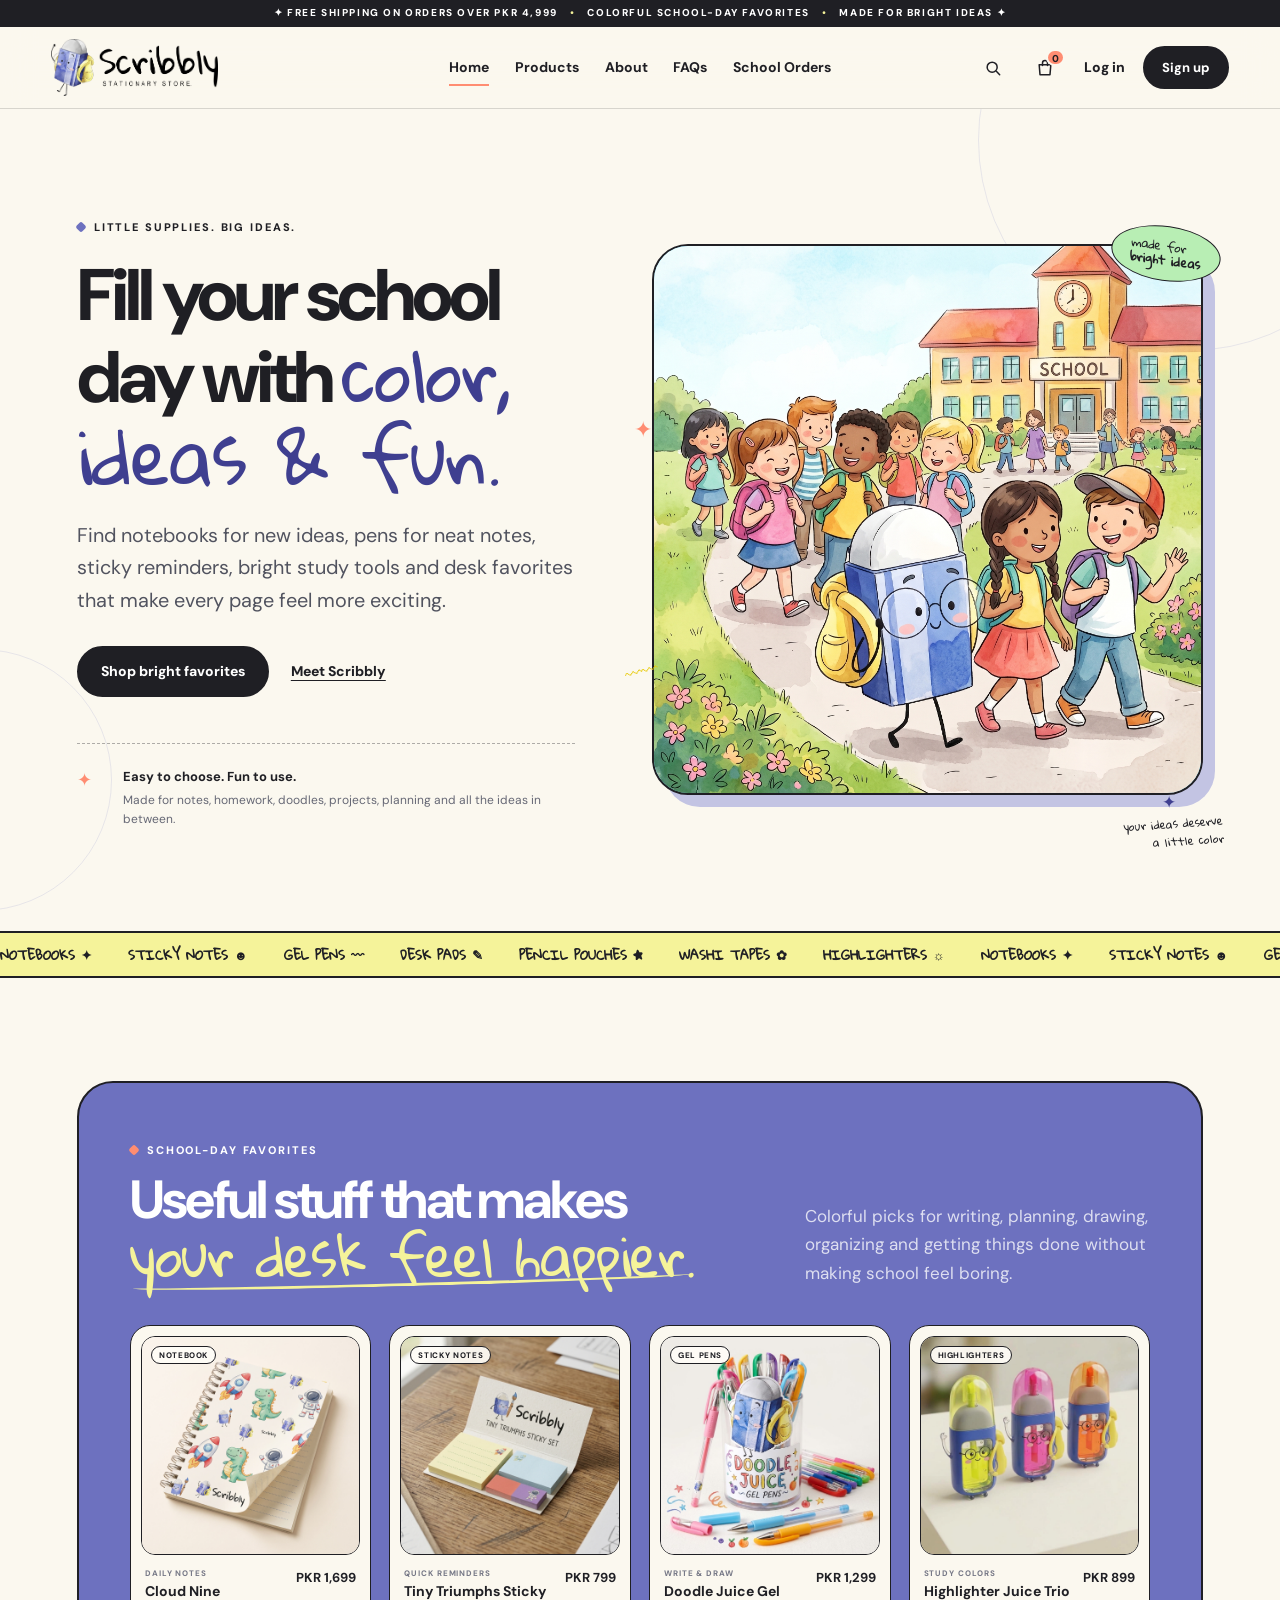
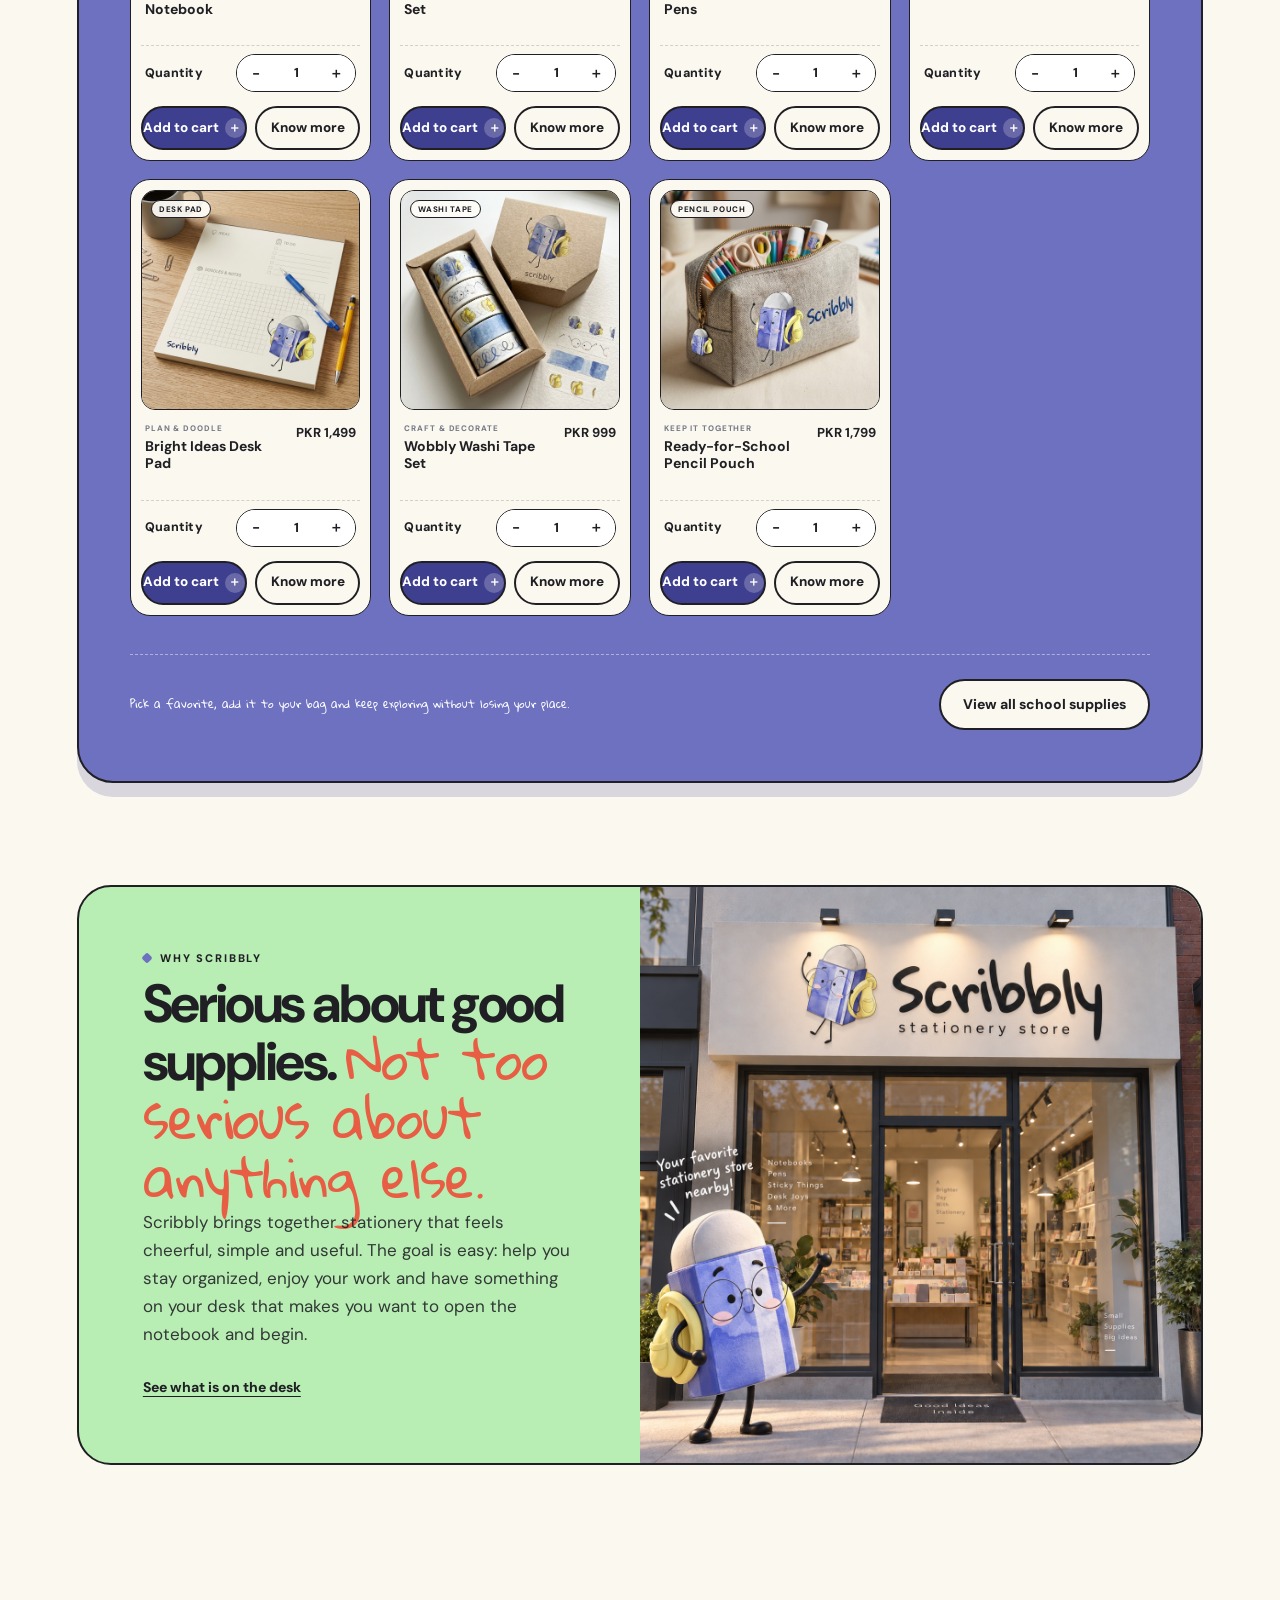
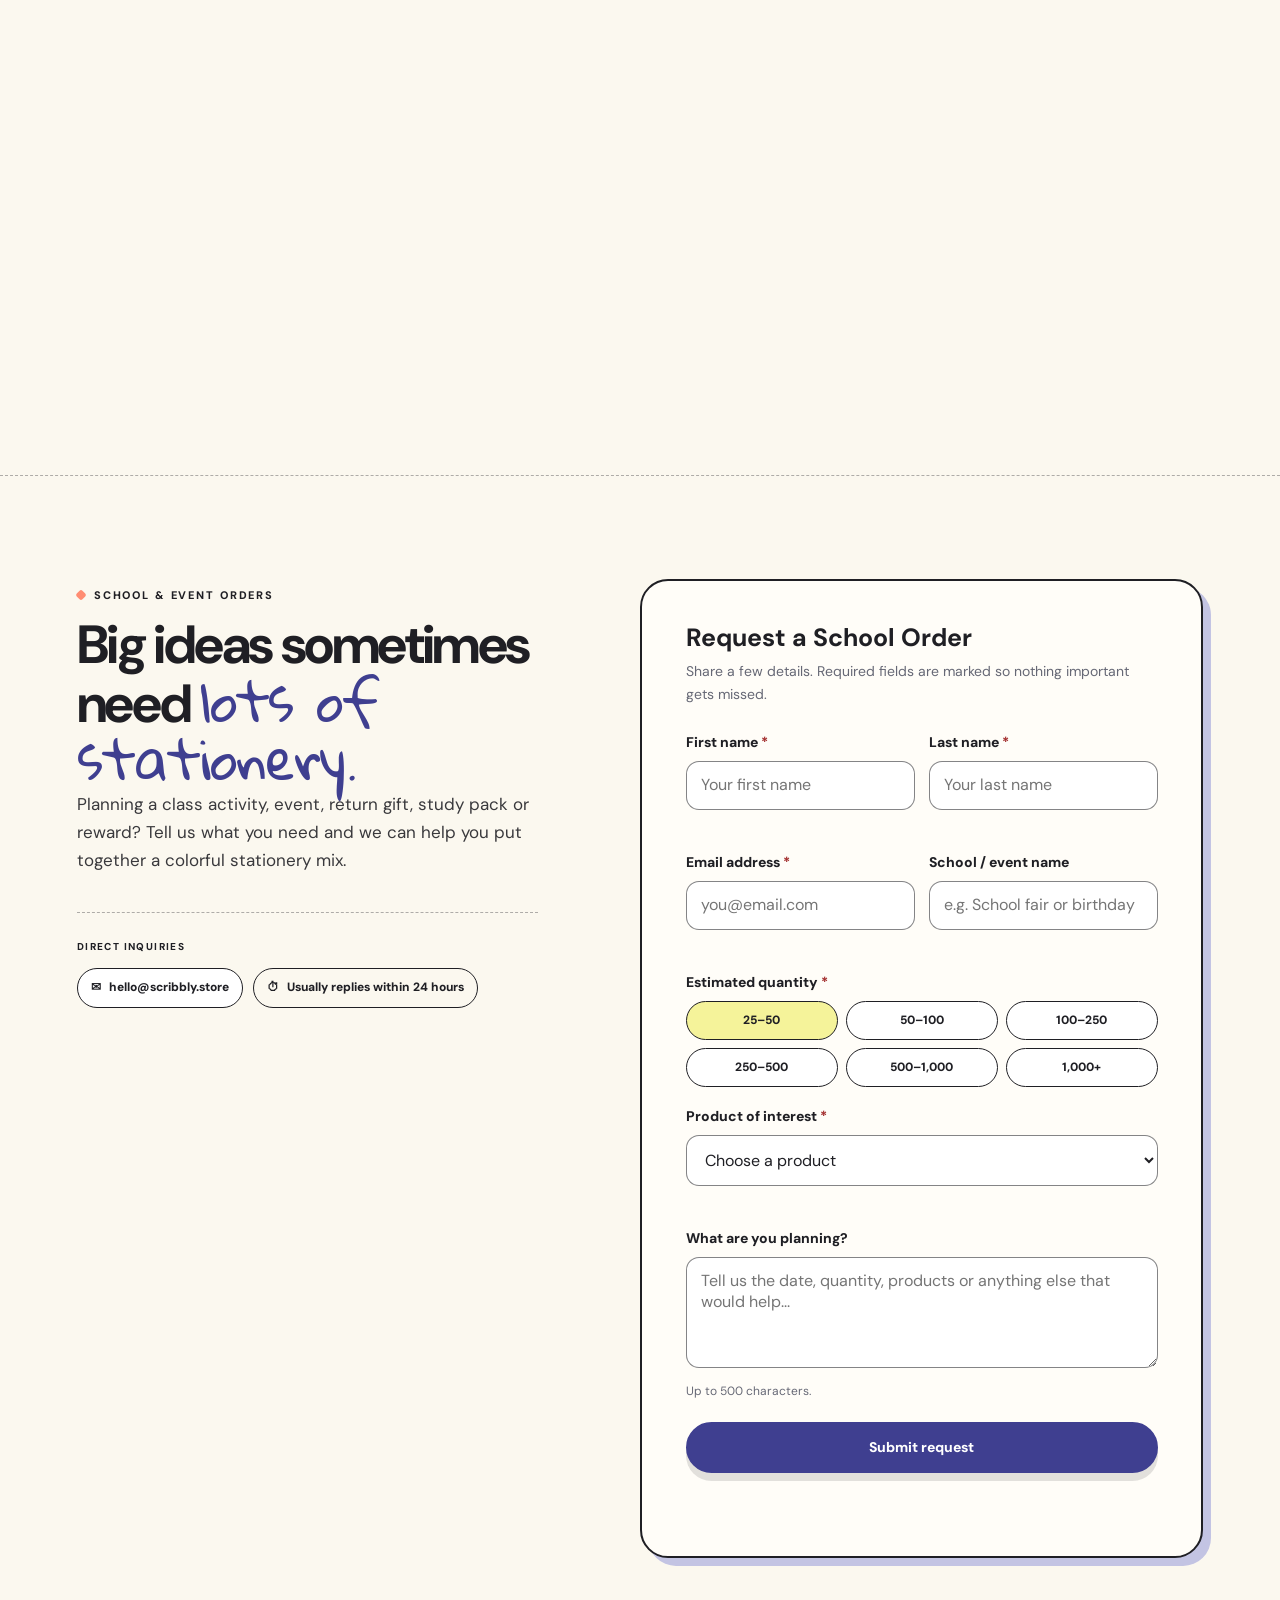
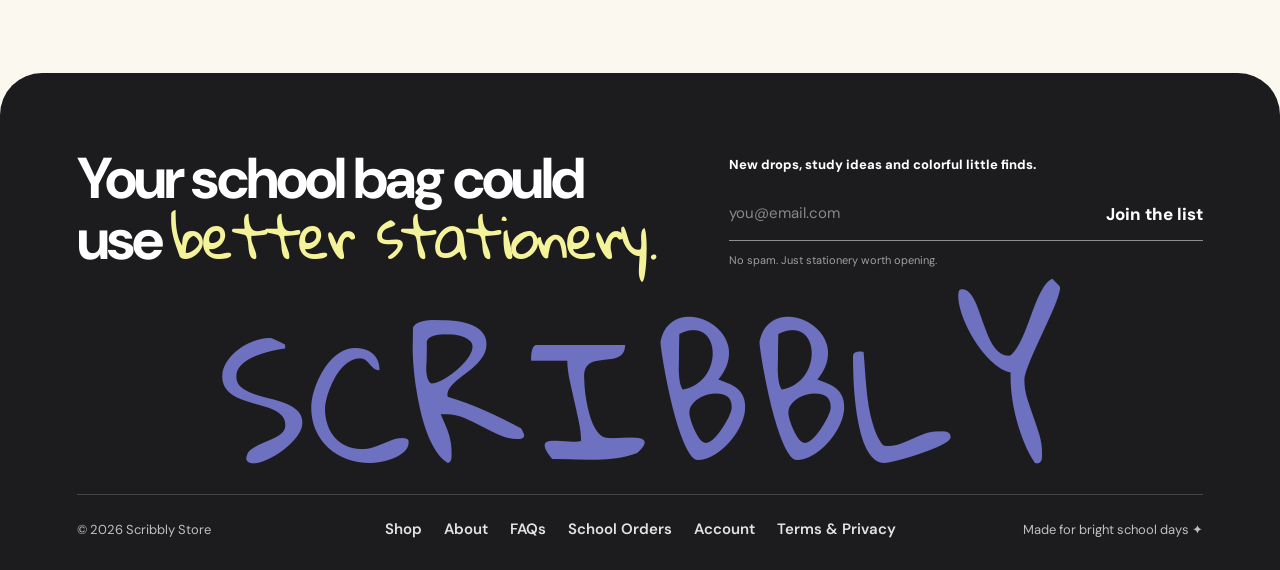
==== commit 40068674: "commit" ====
--- a/index.html
+++ b/index.html
@@ -252,7 +252,7 @@
           </article>
         </div>
         <div class="product-footer">
-          <p><span>↳</span> Pick a favorite, add it to your bag and keep exploring without losing your place.</p><a
+          <p>Pick a favorite, add it to your bag and keep exploring without losing your place.</p><a
             class="btn btn-cream" href="products.html">View all school supplies</a>
         </div>
       </div>
@@ -263,7 +263,7 @@
           <h2>Serious about good supplies. <span class="scribble-word orange-text">Not too serious about anything else.</span></h2>
           <p>Scribbly brings together stationery that feels cheerful, simple and useful. The goal is easy: help you stay
             organized, enjoy your work and have something on your desk that makes you want to open the notebook and
-            begin.</p><a class="text-link" href="products.html">See what is on the desk →</a>
+            begin.</p><a class="text-link" href="products.html">See what is on the desk</a>
         </div>
         <div class="about-visual"><img src="img/about image right side.png"
             alt="Scribbly stationery store with mascot outside" class="about-image"></div>
@@ -394,7 +394,7 @@
     <div class="search-box"><span>search scribbly</span><label class="sr-only" for="globalSearch">Search
         products</label><input id="globalSearch" data-search-input type="search" placeholder="Try “notebook”...">
       <p data-search-hint>Popular: notebook, gel pens, sticky notes, pouch</p><a class="text-link search-all-link"
-        href="products.html">Browse all products →</a>
+        href="products.html">Browse all products</a>
     </div>
   </div>
   <div class="toast" data-toast role="status" aria-live="polite"><span data-toast-message>Done ✦</span><button
